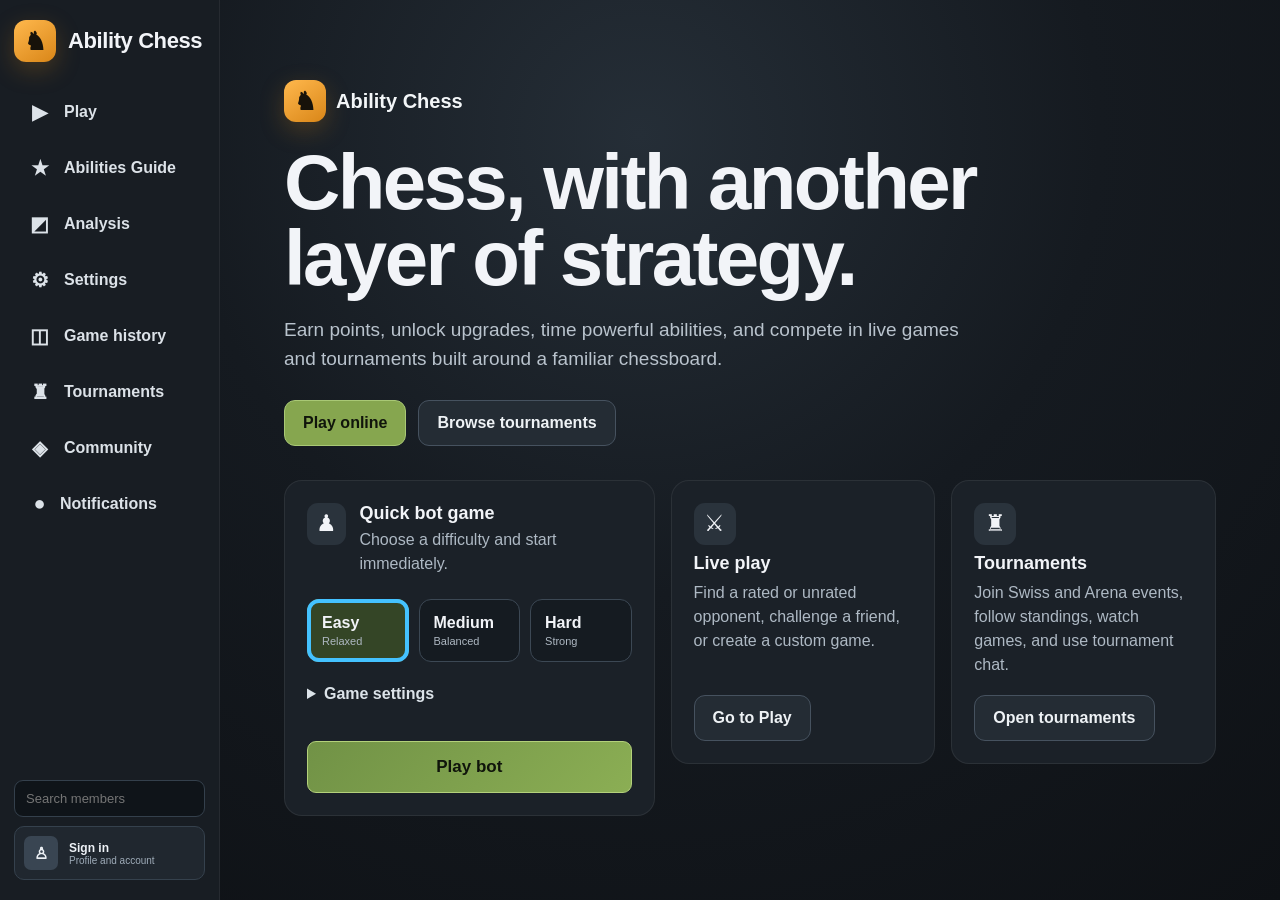
==== index.html @ eddcff5d "Embed browser-tested AbilityFish Analysis WASM [skip ci]" ====
<!DOCTYPE html>
<html lang="en">
<head>
<meta charset="UTF-8" />
<meta name="viewport" content="width=device-width, initial-scale=1.0" />
<title>Ability Chess</title>
<script src="assets/account-auth.js"></script>
<script src="assets/admin.js"></script>
<style>
:root{
    --bg:#121417; --panel:#1d232a; --light:#f0d9b5; --dark:#b58863; --accent:#4da3ff; --text:#f2f4f8;
    --muted:#aeb7c2; --warn:#ffb84d; --good:#68d391; --danger:#ff6b6b;
  }
  body{margin:0;background:var(--bg);color:var(--text);font-family:Arial,Helvetica,sans-serif}
  .wrap{display:grid;grid-template-columns:minmax(320px,640px) 360px;gap:18px;padding:18px;max-width:1200px;margin:0 auto}
  .panel{background:var(--panel);border-radius:14px;padding:14px;box-shadow:0 10px 30px rgba(0,0,0,.25)}
  .board{display:grid;touch-action:none;grid-template-columns:repeat(8,1fr);grid-template-rows:repeat(8,1fr);width:100%;height:100%;aspect-ratio:1/1;border-radius:12px;overflow:hidden;user-select:none;margin:0}
  .sq{display:flex;align-items:center;justify-content:center;aspect-ratio:1/1;font-size:clamp(24px,5.4vw,44px);cursor:pointer;position:relative;line-height:1;padding:3%}
  .sq.drag-over{outline:4px solid rgba(77,163,255,.9);outline-offset:-4px}
  .sq.drag-origin{box-shadow:inset 0 0 0 4px rgba(77,163,255,.45)}
  .piece-svg{pointer-events:none;position:relative;z-index:2}
  .piece-svg{width:88%;height:88%;display:block;filter:drop-shadow(0 1px 1px rgba(0,0,0,.28));will-change:transform;transition:transform var(--move-animation-ms,230ms) cubic-bezier(.2,.8,.25,1)}
  .piece-raster{object-fit:contain;image-rendering:auto}
  .piece-svg.no-transition{transition:none}
  .drag-ghost{position:fixed;z-index:9999;pointer-events:none;transform:translate(-50%,-50%) scale(1.06);filter:drop-shadow(0 10px 10px rgba(0,0,0,.35));opacity:.95}
  .sq.pointer-drag-origin .piece-svg{opacity:.28}
  .piece-white .fill{fill:#f2f2f2}
  .piece-white .fill2{fill:#ececec}
  .piece-white .highlight{fill:#fafafa}
  .piece-white .stroke{stroke:#6b6b6b}
  .piece-white .detail{fill:none;stroke:#8b8b8b}
  .piece-black .fill{fill:#5e5a5a}
  .piece-black .fill2{fill:#565252}
  .piece-black .highlight{fill:#706b6b}
  .piece-black .stroke{stroke:#373434}
  .piece-black .detail{fill:none;stroke:#4b4747}
  .light{background:var(--light,#f0d9b5);color:#111}
  .dark{background:var(--dark,#b58863);color:#111}
  .selected{outline:4px solid #44c2ff;outline-offset:-4px}
  .sq.last-move::before{content:'';position:absolute;inset:0;background:rgba(246,232,72,.58);z-index:1;pointer-events:none}
  .sq.king-in-check{box-shadow:inset 0 0 0 5px #ef4444,inset 0 0 24px rgba(239,68,68,.72)}
  .premove-ghost{position:absolute;inset:0;display:grid;place-items:center;z-index:5;opacity:1;pointer-events:none;filter:none}
  .connection-status{display:inline-flex;align-items:center;gap:6px;margin-left:8px;font-size:11px;color:#aeb8c3;font-weight:700}.connection-status::before{content:'';width:8px;height:8px;border-radius:50%;background:#94a3b8}.connection-status.connected::before{background:#22c55e}.connection-status.reconnecting::before{background:#f59e0b;animation:pulse 1s infinite}.connection-status.disconnected::before{background:#ef4444}@keyframes pulse{50%{opacity:.35}}
  .legal::after{content:'';width:18%;height:18%;border-radius:50%;background:rgba(0,0,0,.35);position:absolute}
  .capture::after{content:'';position:absolute;inset:8%;border-radius:50%;border:4px solid rgba(180,0,0,.7)}
  .bomb-target{outline:4px solid var(--danger);outline-offset:-4px}
  .shielded{box-shadow: inset 0 0 0 4px rgba(104,211,145,.95)}
  .shield-move-warning{position:fixed;z-index:30000;max-width:220px;padding:9px 11px;border-radius:10px;background:#431b1b;color:#fff;border:2px solid #ff6b6b;box-shadow:0 10px 28px rgba(0,0,0,.48);font-size:13px;font-weight:800;line-height:1.25;pointer-events:none}
  .frozen{box-shadow:inset 0 0 0 4px rgba(96,165,250,.95)}
  .ambushed{box-shadow:inset 0 0 0 4px rgba(245,158,11,.95)}
  .fortified::after{content:'';position:absolute;inset:5%;border:3px dashed rgba(168,85,247,.9);border-radius:8px;z-index:3;pointer-events:none}
  .portal-square{box-shadow:inset 0 0 0 4px rgba(34,211,238,.95)}
  .status-marker-stack{position:absolute;left:2px;top:2px;display:flex;gap:2px;align-items:flex-start;z-index:9;pointer-events:auto}
  .status-marker{position:relative;display:inline-flex;align-items:center;justify-content:center;width:15px;height:15px;border-radius:5px;border:1px solid rgba(255,255,255,.82);box-shadow:0 1px 4px rgba(0,0,0,.45);font-size:10px;line-height:1;background:rgba(17,24,32,.96);cursor:help;user-select:none}
  .status-marker-shield{background:#f97316;color:#fff7ed;border-color:#fed7aa}
  .status-marker-portal{background:#7c3aed;color:#faf5ff;border-color:#ddd6fe}
  .status-marker-freeze{background:#2563eb;color:#eff6ff;border-color:#bfdbfe}
  .status-marker-tooltip{display:block;position:fixed;left:0;top:0;width:230px;max-width:min(230px,calc(100vw - 24px));padding:8px 10px;border-radius:9px;background:#111820;color:#f8fafc;border:1px solid rgba(255,255,255,.16);box-shadow:0 14px 36px rgba(0,0,0,.76);font-size:12px;line-height:1.4;text-align:left;white-space:normal;pointer-events:none;z-index:2147483647;opacity:0;visibility:hidden}
  .status-marker-tooltip.tooltip-visible{opacity:1;visibility:visible}
  .status-marker:focus-visible{outline:2px solid #fff;outline-offset:1px}
  .teleport-target{outline:4px dashed var(--accent);outline-offset:-4px}
  button,select{background:#2a3440;color:var(--text);border:1px solid #3d4b5c;border-radius:10px;padding:10px 12px;font-size:14px}
  button:hover,select:hover{filter:brightness(1.08)}
  button:disabled{opacity:.45;cursor:not-allowed}
  .toprow,.row{display:flex;gap:10px;flex-wrap:wrap;align-items:center}
  h1{margin:0 0 10px;font-size:28px}
  h2{margin:0 0 10px;font-size:18px}
  .status{min-height:52px;padding:10px 12px;background:#151a20;border-radius:10px;line-height:1.35}
  .small{color:var(--muted);font-size:13px}
  .abilities{display:grid;grid-template-columns:repeat(3,minmax(0,1fr));gap:7px;margin:7px}
  .ability{position:relative;padding:9px 7px;border-radius:9px;background:#202832;border:1px solid #465467;text-align:center!important;min-height:42px;box-shadow:inset 0 1px 0 rgba(255,255,255,.035)}
  .ability-tooltip{position:absolute;z-index:30;left:50%;bottom:calc(100% + 9px);width:230px;transform:translateX(-50%) translateY(4px);padding:9px 10px;border-radius:9px;background:#111820;color:#f8fafc;border:1px solid #6b7b90;box-shadow:0 12px 32px rgba(0,0,0,.72);font-size:12px;line-height:1.35;text-align:left;opacity:0;visibility:hidden;pointer-events:none;transition:opacity .12s ease,transform .12s ease}
  .ability:hover .ability-tooltip,.ability:focus-visible .ability-tooltip{opacity:1;visibility:visible;transform:translateX(-50%) translateY(0)}
  .ability.active{border-color:var(--accent);box-shadow:0 0 0 2px rgba(77,163,255,.28) inset}
  .ability.move-consuming{border-color:#ef4444;box-shadow:0 0 0 1px rgba(239,68,68,.42) inset}
  .ability.move-consuming.active{border-color:#ef4444;box-shadow:0 0 0 2px rgba(239,68,68,.34) inset}
  .ability .name{font-weight:bold}
  .ability .cost{color:var(--warn)}
  .banks{display:grid;grid-template-columns:1fr 1fr;gap:10px;margin:10px 0}
  .bank{background:#151a20;border-radius:10px;padding:10px}
  .log{max-height:260px;overflow:auto;background:#151a20;border-radius:10px;padding:10px;font-size:14px;line-height:1.35}
  .legend{font-size:13px;color:var(--muted)}
  button,select,.ability{transition:filter .15s ease,transform .15s ease,border-color .15s ease}
  button:focus-visible,select:focus-visible,.ability:focus-visible{outline:3px solid var(--accent);outline-offset:2px}
  .ability{width:100%;text-align:left;color:var(--text);cursor:pointer}
  .ability:hover:not(:disabled){transform:translateY(-1px)}
  .ability:disabled,.ability[aria-disabled="true"]{opacity:1;cursor:not-allowed;background:#171d24;border-color:#303b48;color:#8793a1}.ability:disabled .name,.ability:disabled .cost,.ability[aria-disabled="true"] .name,.ability[aria-disabled="true"] .cost{opacity:.58}.ability:disabled .ability-tooltip,.ability[aria-disabled="true"] .ability-tooltip{color:#f8fafc}
  .board-shell{position:relative;width:min(100%,640px);aspect-ratio:1/1;margin:0 auto}
  .annotation-layer{position:absolute;inset:0;width:100%;height:100%;z-index:6;pointer-events:none;overflow:visible}
  .sq.user-highlight::before{content:'';position:absolute;inset:0;background:rgba(239,68,68,.48);z-index:1;pointer-events:none}
  .sq.legal::after,.sq.capture::after{z-index:3}
  .sq.premove-origin{box-shadow:inset 0 0 0 999px rgba(137,92,246,.28)}
  .sq.premove-destination{box-shadow:inset 0 0 0 999px rgba(137,92,246,.42),inset 0 0 0 4px rgba(92,45,180,.85)}
  .sq.premove-selected{outline:4px solid rgba(167,139,250,.95);outline-offset:-4px}
  .result-modal{position:fixed;inset:0;z-index:20000;display:grid;place-items:center;background:rgba(5,8,12,.72);backdrop-filter:blur(5px);padding:18px}
  .result-modal[hidden]{display:none}
  .result-card{width:min(92vw,430px);background:#1d232a;border:1px solid #3d4b5c;border-radius:18px;padding:24px;box-shadow:0 24px 80px rgba(0,0,0,.55);text-align:center}
  .result-card h2{font-size:30px;margin:0 0 8px}
  .result-card p{color:var(--muted);font-size:16px;line-height:1.45;margin:0 0 20px}
  .result-actions{display:flex;justify-content:center;gap:10px;flex-wrap:wrap}
  .danger-button{background:#6b2b31;border-color:#9e424c}
  @media (max-width: 980px){.wrap{grid-template-columns:1fr}.panel{padding:12px}}
  @media (max-width: 560px){.abilities{grid-template-columns:repeat(2,minmax(0,1fr))}.wrap{padding:8px;gap:8px}.toprow{align-items:flex-start!important}.sq{font-size:32px}.banks{grid-template-columns:1fr}.panel{border-radius:10px}}

  .screen{min-height:100vh}
  .home-screen{display:grid;grid-template-columns:220px minmax(0,1fr);background:linear-gradient(135deg,#101317 0%,#171d23 52%,#111419 100%);min-height:100vh}
  .home-sidebar{padding:24px 16px;background:rgba(17,21,26,.94);border-right:1px solid rgba(255,255,255,.06);display:flex;flex-direction:column;gap:22px}
  .brand{display:flex;align-items:center;gap:12px;font-weight:800;font-size:22px;letter-spacing:-.4px}
  .brand-mark{width:42px;height:42px;border-radius:12px;background:linear-gradient(145deg,#ffb84d,#d98618);display:grid;place-items:center;color:#17120a;font-size:25px;box-shadow:0 8px 24px rgba(217,134,24,.25)}
  .home-nav{display:grid;gap:8px}
  .home-nav-item{display:flex;align-items:center;gap:12px;padding:12px 13px;border-radius:11px;color:#dce2e8;font-weight:700;background:transparent;border:0;text-align:left;width:100%}
  .home-nav-item.active,.home-nav-item:hover{background:#252d36;filter:none}
  .home-nav-icon{font-size:20px;width:25px;text-align:center}
  .home-sidebar-note{margin-top:auto;color:var(--muted);font-size:12px;line-height:1.45}
  .home-main{padding:clamp(24px,4vw,62px);display:flex;align-items:center;justify-content:center}
  .home-content{width:min(1120px,100%);display:grid;grid-template-columns:minmax(330px,610px) minmax(320px,470px);gap:clamp(30px,5vw,76px);align-items:center}
  .home-board-card{min-width:0;background:#20262d;border-radius:22px;padding:18px;box-shadow:0 24px 70px rgba(0,0,0,.36);border:1px solid rgba(255,255,255,.05)}
  .home-board{display:grid;grid-template-columns:repeat(8,minmax(0,1fr));grid-template-rows:repeat(8,minmax(0,1fr));width:100%;max-width:100%;aspect-ratio:1 / 1;border-radius:14px;overflow:hidden;box-shadow:0 12px 30px rgba(0,0,0,.28)}
  .home-board-square{position:relative;display:grid;place-items:center;min-width:0;min-height:0;aspect-ratio:1 / 1;overflow:hidden}
  .home-board-square.light{background:var(--light,#f0d9b5)}.home-board-square.dark{background:var(--dark,#b58863)}
  .home-board-square .piece-svg{width:87%;height:87%;position:relative;z-index:1}
  .home-copy h1{font-size:clamp(42px,5.4vw,72px);line-height:.98;margin:0 0 18px;letter-spacing:-2.3px}
  .home-copy h1 span{color:#ffb84d}
  .home-copy>p{font-size:18px;line-height:1.55;color:#b9c2cc;margin:0 0 28px;max-width:520px}
  .play-options{display:grid;gap:12px}
  .play-card{display:grid;grid-template-columns:58px 1fr auto;gap:14px;align-items:center;padding:15px;border-radius:15px;border:1px solid #37424e;background:#242c34;color:var(--text);text-align:left;box-shadow:0 8px 22px rgba(0,0,0,.16)}
  .play-card:hover:not(:disabled){filter:none;background:#2b3540;transform:translateY(-2px)}
  .play-card.primary{background:linear-gradient(135deg,#d98a20,#ffb84d);border-color:#ffc76d;color:#18120a}
  .play-card.primary:hover:not(:disabled){background:linear-gradient(135deg,#e79627,#ffc162)}
  .play-card:disabled{opacity:.55}
  .play-icon{width:54px;height:54px;border-radius:14px;background:rgba(255,255,255,.1);display:grid;place-items:center;font-size:28px}
  .play-card.primary .play-icon{background:rgba(43,27,5,.13)}
  .play-title{font-size:18px;font-weight:800;display:block}.play-desc{display:block;font-size:13px;margin-top:3px;opacity:.74}
  .play-arrow{font-size:24px;font-weight:800;opacity:.7}
  .home-feature-row{display:grid;grid-template-columns:repeat(3,1fr);gap:10px;margin-top:22px}
  .home-feature{background:#1b2128;border:1px solid rgba(255,255,255,.06);border-radius:12px;padding:12px;color:#b8c1ca;font-size:12px;line-height:1.35}.home-feature b{display:block;color:#f3f5f7;margin-bottom:3px;font-size:13px}
  .game-screen{display:none}.game-screen.active{display:grid;grid-template-columns:220px minmax(0,1fr);min-height:100vh;background:var(--bg)}.home-screen.hidden{display:none}
  .site-ribbon{background:#181d23;border-right:1px solid rgba(255,255,255,.06);padding:20px 14px;display:flex;flex-direction:column;gap:26px;min-height:100vh;position:sticky;top:0;height:100vh;box-sizing:border-box}
  .site-ribbon .brand{cursor:pointer;background:transparent;border:0;padding:0;color:var(--text);text-align:left}
  .site-ribbon-main{min-width:0}.game-screen .wrap{margin:0 auto}
  .game-mode-label{display:inline-flex;align-items:center;gap:8px;background:#151a20;border:1px solid #354150;border-radius:10px;padding:10px 12px;font-size:14px;color:var(--muted)}
  .game-mode-label b{color:var(--text)}

  @media(max-width:900px){.game-screen.active{grid-template-columns:1fr}.site-ribbon{min-height:auto;height:auto;position:static;flex-direction:row;align-items:center;padding:10px 12px;border-right:0;border-bottom:1px solid rgba(255,255,255,.06);gap:14px}.site-ribbon .brand{margin:0}.site-ribbon .home-nav{display:flex;gap:6px;overflow-x:auto}.site-ribbon .home-nav-item{width:auto;white-space:nowrap;padding:9px 11px}.site-ribbon .home-sidebar-note{display:none}.site-ribbon-main{min-width:0}.home-screen{grid-template-columns:1fr}.home-sidebar{display:none}.home-main{padding:24px}.home-content{grid-template-columns:1fr;max-width:680px}.home-board-card{order:2}.home-copy{text-align:center}.home-copy>p{margin-left:auto;margin-right:auto}.play-card{text-align:left}.home-feature-row{text-align:left}}
  @media(max-width:560px){.home-main{padding:14px}.home-copy h1{font-size:43px}.home-copy>p{font-size:15px}.home-board-card{padding:10px;border-radius:14px}.home-feature-row{grid-template-columns:1fr}.play-card{grid-template-columns:48px 1fr auto;padding:12px}.play-icon{width:46px;height:46px;font-size:23px}}

  .time-setup{margin:18px 0 4px;background:#1b2128;border:1px solid rgba(255,255,255,.07);border-radius:14px;padding:15px;text-align:left}
  .time-setup h3{margin:0 0 12px;font-size:15px}.slider-row{display:grid;grid-template-columns:110px 1fr 72px;gap:12px;align-items:center;margin:10px 0}.slider-row label{font-weight:700;font-size:13px}.slider-row output{text-align:right;color:var(--warn);font-weight:800;font-variant-numeric:tabular-nums}.slider-row input[type=range]{width:100%;accent-color:#ffb84d}
  .clock-row{display:grid;grid-template-columns:1fr 1fr;gap:10px;margin:0 0 10px}.clock{background:#151a20;border:1px solid #354150;border-radius:11px;padding:10px 12px;display:flex;justify-content:space-between;align-items:center}.clock.active{border-color:#ffb84d;box-shadow:0 0 0 2px rgba(255,184,77,.18) inset}.clock.low{color:#ff7b7b}.clock-time{font-size:22px;font-weight:900;font-variant-numeric:tabular-nums}
  .content-screen{display:none;grid-template-columns:220px minmax(0,1fr);min-height:100vh;background:var(--bg)}.content-screen.active{display:grid}.content-main{padding:clamp(22px,4vw,52px);max-width:1000px;width:100%;box-sizing:border-box;margin:0 auto}.page-title{font-size:clamp(34px,5vw,54px);margin:0 0 8px}.page-lead{color:var(--muted);font-size:17px;line-height:1.55;max-width:760px;margin:0 0 26px}.guide-grid{display:grid;grid-template-columns:repeat(2,minmax(0,1fr));gap:16px}.guide-card,.settings-card{background:var(--panel);border:1px solid rgba(255,255,255,.07);border-radius:15px;padding:18px;box-shadow:0 10px 26px rgba(0,0,0,.18)}.guide-card h2{display:flex;justify-content:space-between;gap:12px;margin:0 0 8px;font-size:20px}.guide-cost{color:var(--warn)}.guide-card p,.guide-card li{color:#c4ccd4;line-height:1.5}.guide-card ul{padding-left:20px;margin-bottom:0}.guide-rule{margin-top:16px;background:#171c22;border-left:4px solid var(--warn);padding:14px 16px;border-radius:10px;color:#cbd3db;line-height:1.5}
  .settings-stack{display:grid;gap:16px}.setting-row{display:flex;justify-content:space-between;align-items:center;gap:18px;padding:12px 0;border-bottom:1px solid rgba(255,255,255,.06)}.setting-row:last-child{border-bottom:0}.setting-copy b{display:block;margin-bottom:3px}.setting-copy span{font-size:13px;color:var(--muted)}.switch{position:relative;width:48px;height:27px;flex:0 0 auto}.switch input{opacity:0;width:0;height:0}.switch span{position:absolute;inset:0;background:#3b4652;border-radius:999px;cursor:pointer;transition:.2s}.switch span:before{content:'';position:absolute;width:21px;height:21px;left:3px;top:3px;background:white;border-radius:50%;transition:.2s}.switch input:checked+span{background:#d98a20}.switch input:checked+span:before{transform:translateX(21px)}.board-presets{display:flex;gap:10px;flex-wrap:wrap}.board-preset{width:58px;height:58px;border-radius:10px;padding:0;overflow:hidden;display:grid;grid-template-columns:1fr 1fr;border:3px solid transparent}.board-preset.selected{border-color:var(--accent)}.board-preset i{display:block;height:100%}.custom-colors{display:flex;gap:14px;flex-wrap:wrap;margin-top:14px}.color-field{display:flex;gap:8px;align-items:center;color:var(--muted);font-size:13px}.color-field input{width:42px;height:34px;padding:1px;border-radius:8px}.settings-actions{display:flex;gap:10px;flex-wrap:wrap;margin-top:16px}.setting-select{background:#13181e;color:#fff;border:1px solid #465363;border-radius:9px;padding:8px 10px;min-width:130px}
  @media(max-width:900px){.content-screen.active{grid-template-columns:1fr}.content-screen .site-ribbon{min-height:auto;height:auto;position:static;flex-direction:row;align-items:center;padding:10px 12px;border-right:0;border-bottom:1px solid rgba(255,255,255,.06);gap:14px}.content-screen .site-ribbon .home-nav{display:flex;overflow-x:auto}.content-main{padding:22px}.guide-grid{grid-template-columns:1fr}}
  @media(max-width:560px){.slider-row{grid-template-columns:90px 1fr 58px;gap:7px}.clock-time{font-size:18px}.setting-row{align-items:flex-start}}

  .game-toast-stack{position:fixed!important;right:18px;bottom:18px;z-index:2147483646!important;display:grid;gap:10px;width:min(360px,calc(100vw - 36px));pointer-events:none}.game-toast{pointer-events:auto!important;background:#20262e;border:1px solid #465363;border-radius:14px;padding:15px;box-shadow:0 18px 55px rgba(0,0,0,.48)}.game-toast[hidden]{display:none}.game-toast h3{margin:0 0 6px;font-size:17px}.game-toast p{margin:0 0 12px;color:#c4ccd4;line-height:1.4}.game-toast-actions{display:flex;gap:8px;flex-wrap:wrap}.game-toast-actions button{flex:1}.game-toast-primary{background:linear-gradient(135deg,#d98a20,#ffb84d);border-color:#ffc76d;color:#18120a;font-weight:800}@media(max-width:560px){.game-toast-stack{right:10px;bottom:10px;width:calc(100vw - 20px)}}
  .online-modal{position:fixed;inset:0;z-index:21000;display:grid;place-items:center;background:rgba(5,8,12,.76);padding:18px}.online-modal[hidden]{display:none}.online-card{width:min(460px,100%);background:#20262e;border:1px solid rgba(255,255,255,.1);border-radius:18px;padding:22px;box-shadow:0 22px 60px rgba(0,0,0,.45)}.online-card h2{margin:0 0 8px}.online-card p{color:var(--muted);line-height:1.45}.online-actions{display:grid;gap:10px;margin-top:16px}.online-join{display:grid;grid-template-columns:1fr auto;gap:8px}.online-join input{min-width:0;background:#13181e;color:white;border:1px solid #465363;border-radius:10px;padding:11px 12px;text-transform:uppercase;font-size:16px;font-weight:800;letter-spacing:.12em}.room-code{font-size:34px;font-weight:900;letter-spacing:.18em;text-align:center;color:var(--warn);margin:14px 0}.online-status{min-height:22px;color:#cbd3db}.online-close{margin-top:12px;width:100%}.online-host-config{margin-top:16px;padding:14px;background:#171c22;border:1px solid #3b4652;border-radius:12px}.online-host-config[hidden]{display:none}.online-host-config h3{margin:0 0 10px}.online-color-row{display:grid;grid-template-columns:1fr 1fr;gap:8px;margin:10px 0 14px}.online-color-row label{display:flex;align-items:center;gap:8px;padding:10px;border:1px solid #465363;border-radius:10px;background:#13181e}.online-host-config .slider-row{grid-template-columns:92px 1fr 68px}.game-rule-row{display:flex;gap:14px;flex-wrap:wrap;margin:10px 0}.game-rule-row label{display:flex;align-items:center;gap:7px;padding:9px 11px;border:1px solid #465363;border-radius:10px;background:#13181e}.game-rule-row input[type=checkbox]{width:18px;height:18px}.rule-note{font-size:12px;color:var(--muted);margin-top:6px}.online-start-btn{width:100%;background:linear-gradient(135deg,#d98a20,#ffb84d);border-color:#ffc76d;color:#18120a;font-weight:800}

</style>
<link rel="stylesheet" href="assets/account.css">
<link rel="stylesheet" href="assets/admin.css">
<style>


  .ability-tabs{display:flex;gap:8px;margin:10px 0}.ability-tab{flex:1}.ability-tab.active{background:#3b82f6;border-color:#60a5fa;color:white}
  .ability-panel-section,.upgrade-panel{max-height:min(52vh,500px);overflow-y:auto;overscroll-behavior:contain;scrollbar-gutter:stable;padding:3px 7px 8px 3px;border-radius:10px;background:#121820;border:1px solid rgba(255,255,255,.08)}
  .ability-panel-section::-webkit-scrollbar,.upgrade-panel::-webkit-scrollbar{width:10px}.ability-panel-section::-webkit-scrollbar-thumb,.upgrade-panel::-webkit-scrollbar-thumb{background:#465467;border-radius:999px;border:2px solid #121820}.ability-panel-section::-webkit-scrollbar-track,.upgrade-panel::-webkit-scrollbar-track{background:#121820;border-radius:999px}
  .ability-panel-section{scrollbar-color:#465467 #121820;scrollbar-width:thin}.upgrade-panel{scrollbar-color:#465467 #121820;scrollbar-width:thin}
  .upgrade-panel[hidden],.ability-panel-section[hidden]{display:none!important}.upgrade-capacity{font-weight:800;margin:4px 0 10px;color:#dbeafe}
  .upgrade-groups{display:grid;gap:10px;padding:7px}.upgrade-group{border:1px solid rgba(255,255,255,.08);border-radius:11px;padding:9px;background:#171c22}.upgrade-group-title{font-weight:800;text-transform:capitalize;margin-bottom:7px;color:#e5e7eb}
  .upgrade-buttons{display:grid;grid-template-columns:repeat(2,minmax(0,1fr));gap:7px}.upgrade{position:relative;text-align:left;padding:8px 9px;border:1px solid rgba(255,255,255,.12);border-radius:9px;background:#222a33;color:#eef2f7}.upgrade:hover:not(:disabled),.upgrade:focus-visible:not(:disabled){border-color:#a78bfa;background:#352b49}.upgrade.owned{border-color:#34d399;background:#14352c}.upgrade[aria-disabled="true"]{opacity:1;cursor:not-allowed;background:#171d24;border-color:#303b48;color:#8793a1}.upgrade[aria-disabled="true"] .upgrade-name,.upgrade[aria-disabled="true"] .upgrade-meta{opacity:.58}.upgrade-name{display:block;font-weight:800}.upgrade-meta{display:block;font-size:11px;color:#b8c0ca;margin-top:2px}.upgrade-tooltip,.piece-upgrade-tooltip{display:none;position:absolute;z-index:90;width:260px;max-width:min(260px,70vw);padding:10px;border:1px solid rgba(255,255,255,.16);border-radius:9px;background:#111820;color:#f8fafc;box-shadow:0 14px 36px rgba(0,0,0,.76);font-size:12px;line-height:1.45;pointer-events:none;white-space:normal}.upgrade-tooltip{left:4px;bottom:calc(100% + 7px)}.upgrade:hover .upgrade-tooltip,.upgrade:focus-visible .upgrade-tooltip{display:block}.upgrade-marker{position:absolute;right:3px;top:3px;width:14px;height:14px;border-radius:50%;background:#8b5cf6;border:2px solid #f5f3ff;box-shadow:0 1px 4px #000;z-index:7;font-size:9px;line-height:10px;text-align:center;color:white;font-weight:900}.upgrade-marker-k{background:#f97316;border-color:#ffedd5}.upgrade-marker-p{background:#9333ea;border-color:#f3e8ff}.upgrade-marker-r{background:#dc2626;border-color:#fee2e2}.upgrade-marker-b{background:#16a34a;border-color:#dcfce7}.upgrade-marker-n{background:#2563eb;border-color:#dbeafe}.upgrade-marker-q{background:#eab308;border-color:#fef9c3;color:#422006}.sq:hover .piece-upgrade-tooltip,.sq:focus-within .piece-upgrade-tooltip{display:block}.piece-upgrade-tooltip{left:18px;top:18px}.sq{position:relative}.upgrade-guide-heading{grid-column:1/-1;margin:18px 0 0;font-size:28px}.upgrade-guide-intro{grid-column:1/-1;background:#171c22;border-left:4px solid #8b5cf6;padding:14px 16px;border-radius:10px;color:#cbd3db;line-height:1.5}
  @media(max-width:560px){.upgrade-buttons{grid-template-columns:1fr}}


  /* Floating menu descriptions are viewport-positioned so scroll containers cannot clip them. */
  .ability-tooltip,.upgrade-tooltip{position:fixed!important;left:0!important;top:0!important;bottom:auto!important;transform:none!important;z-index:30000!important;display:block!important;opacity:0!important;visibility:hidden!important;pointer-events:none!important;max-width:min(320px,calc(100vw - 24px))!important;width:280px!important}
  .ability:hover .ability-tooltip,.ability:focus-visible .ability-tooltip,.upgrade:hover .upgrade-tooltip,.upgrade:focus-visible .upgrade-tooltip{opacity:0!important;visibility:hidden!important;transform:none!important}
  .ability-tooltip.tooltip-visible,.upgrade-tooltip.tooltip-visible,.status-marker-tooltip.tooltip-visible,.piece-upgrade-tooltip.tooltip-visible{opacity:1!important;visibility:visible!important;display:block!important}
  /* Only the small marker itself opens an upgraded-piece description. */
  .sq:hover .piece-upgrade-tooltip,.sq:focus-within .piece-upgrade-tooltip{display:none}
  .upgrade-marker:hover + .piece-upgrade-tooltip,.upgrade-marker:focus + .piece-upgrade-tooltip,.upgrade-marker:focus-visible + .piece-upgrade-tooltip{display:block}
  .upgrade-marker{pointer-events:auto;cursor:help}
  .piece-upgrade-tooltip{left:auto;right:20px;top:2px;z-index:120}

  .upgrade-replace-modal{position:fixed;inset:0;z-index:32000;display:grid;place-items:center;background:rgba(5,8,12,.78);backdrop-filter:blur(5px);padding:18px}
  .upgrade-replace-modal[hidden]{display:none}
  .upgrade-replace-card{width:min(470px,100%);background:#20262e;border:1px solid rgba(255,255,255,.14);border-radius:18px;padding:22px;box-shadow:0 22px 60px rgba(0,0,0,.55)}
  .upgrade-replace-card h2{margin:0 0 8px}.upgrade-replace-card p{color:var(--muted);line-height:1.45}
  .upgrade-replace-options{display:grid;gap:9px;margin:16px 0}.upgrade-replace-option{text-align:left;padding:12px;border-color:#66538f;background:#2b2539}.upgrade-replace-option:hover,.upgrade-replace-option:focus-visible{background:#3a2e51;border-color:#a78bfa}
  .upgrade-replace-option strong,.upgrade-replace-option span{display:block}.upgrade-replace-option span{font-size:12px;color:#cbd3db;margin-top:3px}
  .upgrade-replace-cancel{width:100%}

  .challenge-setup-modal{position:fixed;inset:0;z-index:22500;display:grid;place-items:center;background:rgba(5,8,12,.82);padding:18px}.challenge-setup-modal[hidden]{display:none}.challenge-setup-card{width:min(560px,96vw);max-height:92vh;overflow:auto;background:#20262e;border:1px solid rgba(255,255,255,.13);border-radius:18px;padding:22px;box-shadow:0 22px 60px rgba(0,0,0,.55)}.challenge-setup-card h2{margin:0 0 6px}.challenge-setup-target{color:#cbd3db;margin:0 0 16px}.challenge-setup-actions{display:flex;gap:10px;justify-content:flex-end;margin-top:18px}.challenge-status-toast{border-color:#ffb84d;box-shadow:0 18px 55px rgba(0,0,0,.58),0 0 0 2px rgba(255,184,77,.18)}.challenge-status-toast .game-toast-actions{flex-wrap:wrap}

  .piece-upgrade-tooltip{position:fixed!important;left:0!important;top:0!important;right:auto!important;display:block!important;opacity:0!important;visibility:hidden!important;z-index:2147483647!important;max-width:min(280px,calc(100vw - 24px))!important}
  .piece-upgrade-tooltip.tooltip-visible{opacity:1!important;visibility:visible!important}
  .piece-hover-floating-tooltip{position:fixed;left:0;top:0;width:280px;max-width:min(280px,calc(100vw - 24px));padding:10px;border:1px solid rgba(255,255,255,.16);border-radius:9px;background:#111820;color:#f8fafc;box-shadow:0 14px 36px rgba(0,0,0,.76);font-size:12px;line-height:1.45;text-align:left;white-space:normal;pointer-events:none;z-index:2147483647;opacity:0;visibility:hidden}
  .piece-hover-floating-tooltip.tooltip-visible{opacity:1;visibility:visible}


  .history-screen{display:none;min-height:100vh;background:var(--bg)}.history-screen.active{display:grid;grid-template-columns:250px 1fr}.history-main{padding:42px;overflow:auto}.history-toolbar{display:flex;justify-content:space-between;align-items:center;gap:12px;flex-wrap:wrap;margin-bottom:18px}.history-list{display:grid;gap:12px;max-width:980px}.history-card{display:grid;grid-template-columns:minmax(0,1fr) auto;gap:16px;align-items:center;padding:16px 18px;background:#171c22;border:1px solid #354150;border-radius:13px}.history-title{font-weight:900;font-size:17px}.history-meta{margin-top:5px;color:var(--muted);font-size:13px;line-height:1.45}.history-result-win{color:#68d391}.history-result-loss{color:#ff7b7b}.history-result-draw{color:#f6c76e}.history-empty{max-width:760px;padding:24px;background:#171c22;border:1px solid #354150;border-radius:13px;color:var(--muted)}.analysis-banner{display:none;margin:0 0 10px;padding:9px 12px;border-radius:10px;background:#2c2440;border:1px solid #7657a8;color:#e9ddff;font-weight:800}.game-screen.analysis-mode .analysis-banner{display:block}.game-screen.analysis-mode #offerDrawBtn,.game-screen.analysis-mode #acceptDrawBtn,.game-screen.analysis-mode #declineDrawBtn,.game-screen.analysis-mode #resignBtn{display:none}.game-screen.analysis-mode .clock{opacity:.75}.history-analysis-btn{background:#302746;border-color:#7657a8}.history-signin-btn{margin-top:14px}@media(max-width:760px){.history-screen.active{grid-template-columns:1fr}.history-screen .site-ribbon{display:none}.history-main{padding:24px 16px}.history-card{grid-template-columns:1fr}}

  /* Chess.com-style play hub and persistent account rail */
  .members-nav-btn{display:none!important}
  .member-tabs,.member-toolbar,#memberList{display:none!important}
  .sidebar-account{margin-top:auto;display:grid;gap:9px;position:relative}
  .sidebar-member-search{position:relative}
  .sidebar-member-search input{width:100%;box-sizing:border-box;background:#0f1419;color:#eef2f7;border:1px solid #34404c;border-radius:9px;padding:10px 11px;font-size:13px}
  .sidebar-search-results{position:absolute;left:0;right:0;bottom:calc(100% + 7px);max-height:300px;overflow:auto;background:#171d24;border:1px solid #465363;border-radius:11px;box-shadow:0 18px 44px rgba(0,0,0,.55);z-index:5000;padding:6px}
  .sidebar-search-results[hidden]{display:none}
  .sidebar-search-row{display:grid;grid-template-columns:minmax(0,1fr) auto;gap:7px;align-items:center;padding:8px;border-radius:8px}
  .sidebar-search-row:hover{background:#252d36}.sidebar-search-name{font-size:12px;font-weight:800;overflow:hidden;text-overflow:ellipsis;white-space:nowrap}.sidebar-search-meta{font-size:10px;color:#9aa7b5}.sidebar-search-row button{padding:6px 8px;font-size:11px}
  .sidebar-profile-link{width:100%;display:grid;grid-template-columns:36px minmax(0,1fr);gap:9px;align-items:center;text-align:left;padding:9px;background:#20272f;border:1px solid #35414d;border-radius:10px;color:#eef2f7}
  .sidebar-avatar{width:34px;height:34px;border-radius:7px;display:grid;place-items:center;background:#394552;font-weight:900}.sidebar-profile-name{font-size:12px;font-weight:900;overflow:hidden;text-overflow:ellipsis;white-space:nowrap}.sidebar-profile-meta{font-size:10px;color:#9eabb8}
  .play-hub-screen{display:none;min-height:100vh;background:linear-gradient(135deg,#101317,#151b21)}.play-hub-screen.active{display:grid;grid-template-columns:220px minmax(0,1fr)}
  .play-hub-main{padding:34px;display:grid;place-items:center}.play-hub-shell{width:min(1160px,100%);display:grid;grid-template-columns:minmax(400px,1fr) minmax(390px,520px);gap:30px;align-items:start}
  .play-hub-preview{background:#20262d;border:1px solid rgba(255,255,255,.07);border-radius:20px;padding:20px;box-shadow:0 22px 60px rgba(0,0,0,.34)}.play-hub-preview h1{margin:0 0 10px;font-size:38px}.play-hub-preview p{color:#aeb9c5;line-height:1.55}.play-hub-preview .home-board{margin-top:18px}
  .play-control-panel{background:#20262d;border:1px solid rgba(255,255,255,.08);border-radius:18px;padding:18px;box-shadow:0 22px 60px rgba(0,0,0,.38)}
  .play-section{padding:15px;background:#171d24;border:1px solid #35414d;border-radius:13px;margin-bottom:13px}.play-section:last-child{margin-bottom:0}.play-section h2{margin:0 0 5px;font-size:19px}.play-section p{margin:0 0 12px;color:#9eabb8;font-size:12px;line-height:1.4}
  .preset-grid{display:grid;grid-template-columns:repeat(2,minmax(0,1fr));gap:8px}.preset-btn{padding:11px;border-radius:10px;background:#252d36;border:1px solid #44505c;color:#eef2f7;text-align:left}.preset-btn.selected,.preset-btn:hover{background:#3d4d2b;border-color:#779556}.preset-main{display:block;font-weight:900}.preset-sub{display:block;font-size:10px;color:#b8c2cc;margin-top:2px}
  .play-primary{width:100%;margin-top:11px;padding:13px;background:linear-gradient(135deg,#6f8f45,#86a94f);border-color:#a7c875;color:#10150b;font-weight:900}
  .friend-row,.custom-target-row{display:grid;grid-template-columns:1fr;gap:8px}.play-select,.play-input{width:100%;box-sizing:border-box;background:#0f1419;color:#eef2f7;border:1px solid #465363;border-radius:9px;padding:10px}
  .play-friend-results{display:grid;gap:6px;max-height:180px;overflow:auto}.play-friend-card{display:grid;grid-template-columns:minmax(0,1fr) auto;gap:8px;align-items:center;padding:9px;background:#202831;border:1px solid #3b4855;border-radius:9px}.play-friend-card.selected{border-color:#8eac60;background:#2d3923}.play-friend-card button{padding:7px 9px}
  .custom-grid{display:grid;grid-template-columns:repeat(2,minmax(0,1fr));gap:9px}.custom-grid label{display:grid;gap:5px;color:#aeb9c5;font-size:11px}.custom-actions{display:grid;grid-template-columns:1fr 1fr;gap:8px;margin-top:12px}
  .play-inline-status{min-height:18px;margin-top:8px;color:#c8d1da;font-size:12px}
  @media(max-width:950px){.play-hub-screen.active{grid-template-columns:1fr}.play-hub-screen>.site-ribbon{display:none}.play-hub-main{padding:18px}.play-hub-shell{grid-template-columns:1fr}.play-hub-preview{display:none}}

  .minimal-home{display:grid!important;grid-template-columns:220px minmax(0,1fr);min-height:100vh;background:radial-gradient(circle at 50% 15%,#252e37 0,#151a20 46%,#0e1115 100%)}
  .minimal-home.hidden{display:none!important}.minimal-home-main{min-height:100vh;display:grid;place-items:center;padding:28px;box-sizing:border-box}.welcome-card{width:min(760px,100%);text-align:center}.welcome-brand{display:inline-flex;align-items:center;gap:10px;font-size:20px;font-weight:900;color:#f3f6f8}.welcome-card>h1{font-size:clamp(42px,7vw,72px);line-height:1;margin:28px 0 16px}.welcome-card>p{max-width:650px;margin:0 auto 28px;color:#bdc7d1;font-size:18px;line-height:1.6}.bot-launch-card{background:#20262d;border:1px solid rgba(255,255,255,.08);border-radius:20px;padding:24px;text-align:left;box-shadow:0 24px 60px rgba(0,0,0,.34)}.bot-launch-card h2{margin:0 0 3px}.bot-launch-card>div>p{margin:0 0 17px;color:var(--muted)}.bot-difficulty-grid{display:grid;grid-template-columns:repeat(3,1fr);gap:10px}.bot-difficulty{display:grid;gap:3px;text-align:left;padding:14px;background:#151b21;border:1px solid #3c4854;border-radius:12px}.bot-difficulty span{font-size:11px;color:#aeb8c2}.bot-difficulty.selected{background:#344526;border-color:#88a95b}.bot-settings-grid{display:grid;grid-template-columns:repeat(4,1fr);gap:10px;margin:16px 0}.bot-settings-grid label{display:grid;gap:6px;color:#aeb8c2;font-size:11px}.bot-settings-grid input{width:100%;box-sizing:border-box;background:#10151a;color:#fff;border:1px solid #465363;border-radius:9px;padding:10px}.bot-settings-grid output{font-size:11px;color:#d7dee5}.welcome-play-button{width:100%;margin-top:15px;padding:15px;background:linear-gradient(135deg,#719246,#8bae54);border-color:#b4d17b;color:#10150b;font-size:17px;font-weight:900}.welcome-secondary{margin-top:14px;background:transparent;border:0;color:#c9d2db;text-decoration:underline}.site-ribbon{position:sticky!important;top:0!important;height:100vh!important;min-height:0!important;box-sizing:border-box;overflow:visible;align-self:start}.site-ribbon .sidebar-account{margin-top:auto}.content-screen,.play-hub-screen,.game-screen{align-items:start}.dedicated-profile-card{display:grid;grid-template-columns:auto 1fr;gap:18px;background:#20262d;border:1px solid rgba(255,255,255,.08);border-radius:18px;padding:26px}.profile-page-avatar{width:88px;height:88px;border-radius:16px;background:#384553;display:grid;place-items:center;font-size:38px;font-weight:900}.profile-page-handle{color:var(--muted);font-size:16px}.profile-page-stats{grid-column:1/-1;display:grid;grid-template-columns:repeat(4,1fr);gap:10px}.profile-stat{background:#151b21;border-radius:11px;padding:14px}.profile-stat b{display:block;font-size:23px}.profile-stat span{font-size:11px;color:var(--muted)}.profile-page-actions{grid-column:1/-1;display:flex;gap:10px;flex-wrap:wrap}
  @media(max-width:900px){.minimal-home{grid-template-columns:1fr!important}.minimal-home .site-ribbon{position:sticky!important;top:0!important;height:auto!important;z-index:20}.minimal-home-main{min-height:calc(100vh - 70px)}}
  @media(max-width:700px){.bot-difficulty-grid,.bot-settings-grid{grid-template-columns:1fr 1fr}.minimal-home-main{padding:16px}.welcome-card>p{font-size:15px}.dedicated-profile-card{grid-template-columns:1fr}.profile-page-stats{grid-template-columns:1fr 1fr}}


  .role-tag{width:18px;min-width:18px;padding:0;height:18px;font-size:11px;border-radius:3px;margin-right:6px}.profile-page-avatar{overflow:hidden}.profile-page-avatar img,.sidebar-avatar img{width:100%;height:100%;object-fit:cover}.profile-tabs{grid-column:1/-1;display:flex;gap:8px;flex-wrap:wrap;border-bottom:1px solid #354150;padding-bottom:10px}.profile-tab.active{background:#3c4c2a;border-color:#7f9b56}.profile-tab-panel{grid-column:1/-1}.profile-bio{white-space:pre-wrap;color:#cbd3db;line-height:1.55;background:#151b21;border-radius:12px;padding:14px}.profile-edit-extras{display:grid;gap:10px;margin-top:12px}.profile-edit-extras textarea,.profile-edit-extras input,.admin-grid input,.admin-grid textarea,.admin-grid select,.tournament-form input,.tournament-form select{width:100%;box-sizing:border-box;background:#10151a;color:white;border:1px solid #465363;border-radius:9px;padding:10px}.awards-grid{display:grid;grid-template-columns:repeat(auto-fill,minmax(180px,1fr));gap:12px}.award-card{background:#151b21;border:1px solid #354150;border-radius:12px;padding:14px}.award-image{width:54px;height:54px;border-radius:10px;object-fit:cover;background:#2b333d;display:grid;place-items:center;font-size:30px}.friends-panel{display:grid;gap:10px}.friend-row{display:flex;justify-content:space-between;gap:10px;align-items:center;background:#151b21;border:1px solid #354150;border-radius:10px;padding:10px}.admin-screen,.tournaments-screen{display:none;min-height:100vh;background:var(--bg)}.admin-screen.active,.tournaments-screen.active{display:grid;grid-template-columns:250px 1fr}.admin-main,.tournaments-main{padding:38px;overflow:auto}.admin-grid{display:grid;grid-template-columns:repeat(auto-fit,minmax(280px,1fr));gap:16px}.admin-card,.tournament-card{background:#171c22;border:1px solid #354150;border-radius:14px;padding:12px}.tournament-list{display:grid;grid-template-columns:repeat(auto-fill,minmax(240px,1fr));gap:10px}.tournament-card{display:grid;grid-template-columns:48px minmax(0,1fr);column-gap:10px;align-items:start}.tournament-card h2{font-size:16px;margin:0 0 4px}.tournament-card p{font-size:12px;line-height:1.35;margin:3px 0;color:#c1cad3}.tournament-card .find-game-note{grid-column:1/-1}.tournament-card .history-actions{grid-column:1/-1;margin-top:6px;gap:6px}.tournament-picture{width:48px;height:48px;object-fit:cover;border-radius:10px;background:#26303a;margin:0}.tournament-icon-placeholder{width:48px;height:48px;border-radius:10px;background:#26303a;display:grid;place-items:center;font-size:24px}.notification-badge[hidden]{display:none!important}.player-username{cursor:pointer;text-decoration:none;border-bottom:1px dotted rgba(255,255,255,.28)}.player-username:hover{color:#dbe8bf}.player-preview{position:fixed;z-index:14000;width:min(320px,calc(100vw - 24px));background:#171d24;border:1px solid #465363;border-radius:14px;padding:14px;box-shadow:0 18px 50px rgba(0,0,0,.5)}.player-preview[hidden]{display:none}.player-preview-head{display:flex;gap:10px;align-items:center}.player-preview-avatar{width:46px;height:46px;border-radius:10px;background:#2a333d;display:grid;place-items:center;overflow:hidden;font-size:22px}.player-preview-avatar img{width:100%;height:100%;object-fit:cover}.player-preview-name{font-weight:800;cursor:pointer}.player-preview-handle{color:#9ba8b5;font-size:12px}.player-preview-ratings{display:grid;grid-template-columns:repeat(3,1fr);gap:6px;margin-top:10px}.player-preview-rating{background:#10151a;border-radius:9px;padding:8px;text-align:center}.player-preview-rating b{display:block}.player-preview-rating span{font-size:11px;color:#9ba8b5}.player-preview-stats{margin-top:8px;color:#cbd3db;font-size:12px}.direct-message-dialog{position:fixed;inset:0;background:rgba(0,0,0,.65);z-index:14500;display:grid;place-items:center;padding:18px}.direct-message-dialog[hidden]{display:none}.direct-message-card{width:min(480px,100%);background:#1b2229;border:1px solid #465363;border-radius:14px;padding:16px}.direct-message-card textarea{width:100%;min-height:120px;box-sizing:border-box;background:#10151a;color:#fff;border:1px solid #465363;border-radius:9px;padding:10px;margin:10px 0}.direct-message-actions{display:flex;justify-content:flex-end;gap:8px}.tournament-form{display:grid;grid-template-columns:repeat(2,minmax(0,1fr));gap:10px}.tournament-form .full{grid-column:1/-1}.tournament-create-help{margin:0 0 14px;color:#aeb9c5;font-size:13px;line-height:1.45}.tournament-field-label{display:grid;gap:6px;color:#cbd4de;font-size:12px;font-weight:700}.tournament-field-label>input,.tournament-field-label>select{font-weight:400}.tournament-field-label span{font-weight:400;color:#8f9aa6}.tournament-schedule-summary{background:#10151a;border:1px solid #354150;border-radius:9px;padding:10px 12px;color:#c7d1da;font-size:12px}.tournament-advanced{border:1px solid #354150;border-radius:10px;background:#131920}.tournament-advanced summary{cursor:pointer;padding:11px 12px;font-weight:700;color:#c9d3dc;user-select:none}.tournament-advanced-grid{display:grid;grid-template-columns:repeat(2,minmax(0,1fr));gap:10px;padding:0 12px 12px}.tournament-advanced-grid .full{grid-column:1/-1}.tournament-create-simple [hidden]{display:none!important}.admin-nav-btn[hidden]{display:none!important}@media(max-width:760px){.admin-screen.active,.tournaments-screen.active{grid-template-columns:1fr}.admin-main,.tournaments-main{padding:22px 14px}.tournament-form,.tournament-advanced-grid{grid-template-columns:1fr}.tournament-form .full,.tournament-advanced-grid .full{grid-column:auto}}

  .proper-home-main{display:block!important;padding:clamp(28px,5vw,72px)!important}
  .proper-home-shell{width:min(1080px,100%);margin:0 auto}
  .proper-home-hero{max-width:760px;padding:16px 0 34px}
  .proper-home-hero h1{font-size:clamp(46px,7vw,78px);line-height:.98;letter-spacing:-2.6px;margin:22px 0 18px}
  .proper-home-hero>p{font-size:19px;line-height:1.55;color:#b9c3cd;max-width:700px;margin:0 0 26px}
  .proper-home-actions{display:flex;gap:12px;flex-wrap:wrap}
  .proper-primary,.proper-secondary,.proper-card-link{padding:13px 18px;border-radius:11px;font-weight:800}
  .proper-primary{background:#86a64f;border-color:#a9c875;color:#10150b}.proper-secondary,.proper-card-link{background:#242c34;border-color:#46525f;color:#eef2f5}
  .proper-home-grid{display:grid;grid-template-columns:1.4fr 1fr 1fr;gap:16px;align-items:stretch}
  .home-action-card{background:#1b2128;border:1px solid rgba(255,255,255,.07);border-radius:18px;padding:22px;min-width:0}
  .home-action-card-main{grid-row:span 2}.home-action-card h2{margin:8px 0 7px}.home-action-card p{color:#aeb9c4;line-height:1.5;margin:0 0 18px}
  .home-action-heading{display:flex;gap:13px;align-items:flex-start}.home-action-heading h2{margin:0}.home-action-heading p{margin:4px 0 17px}
  .home-action-icon{display:inline-grid;place-items:center;width:42px;height:42px;border-radius:11px;background:#2a333c;font-size:23px}
  .bot-difficulty-grid.compact{margin-top:6px}.home-bot-options{margin:14px 0}.home-bot-options summary{cursor:pointer;color:#dce3e9;font-weight:700;padding:9px 0}.home-bot-options[open] summary{margin-bottom:8px}
  .proper-card-link{margin-top:auto}.home-action-card:not(.home-action-card-main){display:flex;flex-direction:column}.home-action-card:not(.home-action-card-main) .proper-card-link{align-self:flex-start}
  @media(max-width:1050px){.proper-home-grid{grid-template-columns:1fr 1fr}.home-action-card-main{grid-column:1/-1;grid-row:auto}}
  @media(max-width:700px){.proper-home-main{padding:22px 16px!important}.proper-home-hero h1{font-size:46px}.proper-home-hero>p{font-size:16px}.proper-home-grid{grid-template-columns:1fr}.home-action-card-main{grid-column:auto}.proper-home-actions>*{flex:1}.bot-difficulty-grid.compact{grid-template-columns:repeat(3,1fr)}}
  .tournament-layout{display:grid;grid-template-columns:minmax(0,1fr) 390px;gap:22px;align-items:start}.tournament-content{min-width:0}.tournament-hub{position:sticky;top:22px;background:#171c22;border:1px solid #354150;border-radius:16px;min-height:560px;overflow:hidden}.tournament-hub[hidden]{display:none}.tournament-hub-head{padding:16px;border-bottom:1px solid #354150}.tournament-hub-tabs{display:grid;grid-template-columns:repeat(3,1fr);gap:6px;padding:10px;border-bottom:1px solid #354150}.tournament-hub-tab.active{background:#6d873f;color:#fff}.tournament-hub-body{padding:12px;max-height:70vh;overflow:auto}.standing-row,.tournament-game-row,.tournament-chat-row{display:flex;gap:10px;align-items:center;padding:10px;border-bottom:1px solid #2c3540}.standing-rank{width:24px;text-align:center;color:#9ba8b5}.standing-main,.game-main{flex:1;min-width:0}.standing-score{font-weight:700}.tournament-avatar{width:30px;height:30px;border-radius:50%;object-fit:cover;background:#2a333d;display:grid;place-items:center}.tournament-chat-messages{display:grid;gap:6px;margin-bottom:12px}.tournament-chat-row{align-items:flex-start}.tournament-chat-input{display:grid;grid-template-columns:1fr auto;gap:8px;position:sticky;bottom:0;background:#171c22;padding-top:10px}.tournament-chat-input input{min-width:0;background:#10151a;color:#fff;border:1px solid #465363;border-radius:9px;padding:10px}.spectator-card{display:none;background:#171c22;border:1px solid #354150;border-radius:14px;padding:16px;margin-bottom:18px}.spectator-card.active{display:block}.spectator-board{display:grid;grid-template-columns:repeat(8,1fr);width:min(100%,620px);aspect-ratio:1;margin:auto;border-radius:8px;overflow:hidden}.spectator-square{display:grid;place-items:center;font-size:clamp(22px,5vw,54px);line-height:1}.spectator-square.light{background:var(--light-square,#e8d6b3)}.spectator-square.dark{background:var(--dark-square,#8b5e3c)}.spectator-meta{text-align:center;margin:10px 0;color:#cbd3db}.tournament-card.selected{outline:2px solid #8da95b}.game-chat-panel{margin-top:14px;border-top:1px solid #354150;padding-top:12px}.game-chat-messages{display:grid;gap:6px;max-height:220px;overflow:auto;background:#11171d;border:1px solid #303a46;border-radius:10px;padding:8px;margin-bottom:8px}.game-chat-row{padding:7px 8px;border-bottom:1px solid #28313a}.game-chat-row:last-child{border-bottom:0}.game-chat-compose{display:grid;grid-template-columns:1fr auto;gap:8px}.game-chat-compose input{min-width:0;background:#10151a;color:#fff;border:1px solid #465363;border-radius:9px;padding:10px}.tournament-chat-messages{max-height:52vh;overflow:auto}.tournament-chat-status{font-size:12px;color:#9ba8b5;margin-top:6px}.find-game-note{margin-top:8px;color:#aab5c0;font-size:13px}@media(max-width:1050px){.tournament-layout{grid-template-columns:1fr}.tournament-hub{position:static;min-height:420px}.tournament-hub-body{max-height:none}}

  .notification-center{position:fixed;right:18px;top:18px;width:min(430px,calc(100vw - 36px));max-height:76vh;overflow:auto;background:#171d24;border:1px solid #465363;border-radius:14px;box-shadow:0 20px 60px rgba(0,0,0,.55);z-index:12000;padding:10px}.notification-center[hidden]{display:none}.notification-head{display:flex;justify-content:space-between;align-items:center;gap:10px;padding:7px 8px}.notification-head-actions{display:flex;gap:6px;align-items:center}.notification-head-actions button{padding:6px 9px;font-size:11px}.notification-item{position:relative;display:grid;gap:7px;padding:10px 38px 10px 11px;border-radius:10px;background:#20272f;margin:6px 0;border:1px solid transparent}.notification-item.unread{border-left:3px solid #8fb25a}.notification-copy{display:grid;gap:3px;cursor:pointer}.notification-copy b{font-size:13px}.notification-copy span{font-size:12px;line-height:1.4;color:#d6dde5}.notification-item small{color:#9eabb8;font-size:10px}.notification-dismiss{position:absolute;right:8px;top:8px;width:24px;height:24px;padding:0!important;display:grid;place-items:center;border-radius:50%;font-size:16px;line-height:1;background:transparent;border-color:transparent;color:#aeb8c2}.notification-dismiss:hover{background:#303944;color:white}.notification-actions{display:flex;gap:6px;flex-wrap:wrap}.notification-actions button{padding:6px 9px;font-size:11px}.notification-primary{background:#40582e!important;border-color:#718b52!important}.notification-danger{background:#542528!important;border-color:#8d454a!important}.notification-badge{margin-left:auto;min-width:18px;height:18px;padding:0 5px;border-radius:9px;background:#b33;color:#fff;display:inline-grid;place-items:center;font-size:10px;font-weight:900}.direct-message-card.thread-card{width:min(560px,100%)}.direct-message-thread{display:grid;gap:8px;max-height:360px;overflow:auto;padding:10px;background:#10151a;border:1px solid #354150;border-radius:10px;margin:10px 0}.direct-message-bubble{max-width:82%;padding:8px 10px;border-radius:10px;background:#27313b;justify-self:start}.direct-message-bubble.mine{justify-self:end;background:#34462d}.direct-message-bubble small{display:block;color:#9eabb8;margin-top:4px;font-size:9px}.direct-message-empty{color:#9eabb8;text-align:center;padding:18px}.direct-message-compose{display:grid;grid-template-columns:1fr auto;gap:8px}.direct-message-compose textarea{margin:0;min-height:72px}.direct-message-compose button{align-self:end}.rating-history-wrap{grid-column:1/-1;display:grid;grid-template-columns:repeat(3,1fr);gap:12px;margin-top:12px}.rating-history-card{background:#151b21;border:1px solid #34404c;border-radius:12px;padding:12px}.rating-history-card svg{width:100%;height:110px;display:block}.rating-history-card .axis{stroke:#4b5866;stroke-width:1}.rating-history-card .line{fill:none;stroke:#9abf62;stroke-width:2}.rating-history-card .empty{color:#8f9aa6;font-size:12px}.admin-wide{grid-column:1/-1}.admin-list{display:grid;gap:8px;max-height:360px;overflow:auto}.admin-report{display:grid;grid-template-columns:1fr auto;gap:10px;background:#151b21;border:1px solid #34404c;border-radius:10px;padding:10px}.diagnostic-pass{color:#9bc46a}.diagnostic-fail{color:#ef7e7e}.report-dialog{position:fixed;inset:0;background:rgba(0,0,0,.65);z-index:13000;display:grid;place-items:center;padding:20px}.report-dialog[hidden]{display:none}.report-card{width:min(520px,100%);background:#1b2229;border:1px solid #465363;border-radius:14px;padding:18px}.report-card textarea,.report-card select{width:100%;box-sizing:border-box;margin:8px 0;background:#10151a;color:#fff;border:1px solid #465363;border-radius:9px;padding:10px}.sidebar-notification-btn{display:flex!important;align-items:center!important;gap:8px!important}
  @media(max-width:900px){.rating-history-wrap{grid-template-columns:1fr}}


/* ===== 2026 polish system ===== */
:root{
  --ui-bg:#11161b;--ui-panel:#1a2027;--ui-panel-2:#20272f;--ui-border:#35414d;
  --ui-text:#eef2f7;--ui-muted:#9da9b6;--ui-accent:#86a857;--ui-danger:#c75c5c;
  --ui-radius:12px;--ui-radius-lg:18px;--ui-gap:12px;--ui-control-h:40px;
}
button,input,select,textarea{font:inherit}button{min-height:var(--ui-control-h);border-radius:9px;transition:background .14s ease,border-color .14s ease,transform .08s ease,opacity .14s ease}button:active{transform:translateY(1px)}
button:focus-visible,input:focus-visible,select:focus-visible,textarea:focus-visible,[tabindex]:focus-visible{outline:3px solid rgba(150,194,90,.6)!important;outline-offset:2px!important}
.panel,.admin-card,.tournament-card,.dedicated-profile-card,.play-section,.play-hub-panel,.spectator-card{border-radius:var(--ui-radius-lg)!important;border-color:var(--ui-border)!important}
.page-title{letter-spacing:-.02em}.page-lead{max-width:760px;line-height:1.55}.history-empty,.member-empty{padding:20px;text-align:center;border:1px dashed #3c4651;border-radius:12px;color:var(--ui-muted);background:rgba(255,255,255,.018)}

/* game hierarchy */
#gameScreen .wrap{grid-template-columns:minmax(520px,1.55fr) minmax(320px,.8fr);gap:16px;max-width:1500px;margin:0 auto}
#gameScreen .panel:first-child{background:transparent;border:0;padding-top:12px;box-shadow:none}
#gameScreen .panel:nth-child(2){position:sticky;top:14px;max-height:calc(100vh - 28px);overflow:auto}
#gameScreen .toprow h1{font-size:18px;margin-bottom:2px}#gameScreen .toprow .small{font-size:11px;max-width:620px}
#gameScreen .clock-row{gap:8px;margin:6px 0}.clock{padding:8px 12px;border-radius:10px}.clock-time{font-size:28px;font-variant-numeric:tabular-nums}
#gameScreen .board-shell{max-width:min(78vh,860px);margin-inline:auto}
#gameScreen .legend{font-size:11px;line-height:1.45;opacity:.82}
#gameScreen .ability-tabs{position:sticky;top:0;background:var(--ui-panel);z-index:3;padding-top:4px}
.game-player-strip{display:flex;justify-content:space-between;align-items:center;gap:10px;padding:7px 10px;margin:3px auto;max-width:min(78vh,860px);border-radius:9px;background:#171d23;border:1px solid #313b46;font-size:12px}.game-player-strip .player-side{display:flex;align-items:center;gap:8px}.game-player-strip .player-dot{width:10px;height:10px;border-radius:3px;background:#eee;border:1px solid #777}.game-player-strip.black .player-dot{background:#2a2a2a}.game-player-strip .player-extra{color:var(--ui-muted);font-size:11px}
.connection-status{padding:4px 9px;border-radius:999px;background:#161d23;border:1px solid #33404c;width:max-content;margin:4px auto 6px!important}.connection-status.connected{color:#acd38a}.connection-status.reconnecting{color:#f0c26d}.connection-status.disconnected{color:#ef8e8e}.connection-status.syncing{color:#8fc6df}

/* move log */
#log{display:grid;grid-template-columns:38px 1fr 1fr;gap:2px 6px;max-height:290px;overflow:auto;padding:6px;background:#11171c;border-radius:10px;border:1px solid #303b46}
#log>div{padding:5px 7px;border-radius:6px;min-width:0;white-space:nowrap;overflow:hidden;text-overflow:ellipsis}#log>div.log-number{color:#7f8c98;text-align:right;background:transparent}#log>div.log-entry{cursor:pointer}#log>div.log-entry:hover{background:#29333c}#log>div.log-entry.current{background:#3b4c2b;color:#f3f8eb}#log>div.log-special{color:#d5bb79;font-style:italic}
.shortcut-hint{font-size:11px;color:var(--ui-muted);margin-top:6px}

/* toasts */
.ui-toast-stack{position:fixed;right:18px;bottom:18px;display:grid;gap:8px;z-index:16000;width:min(360px,calc(100vw - 36px));pointer-events:none}.ui-toast{pointer-events:auto;background:#1b232a;border:1px solid #42505d;border-radius:12px;padding:11px 13px;box-shadow:0 14px 40px rgba(0,0,0,.38);animation:toastIn .16s ease}.ui-toast.success{border-left:4px solid #8eae5c}.ui-toast.error{border-left:4px solid #cf6666}.ui-toast.info{border-left:4px solid #659bb8}@keyframes toastIn{from{opacity:0;transform:translateY(8px)}to{opacity:1;transform:none}}

/* global search */
.global-search-overlay{position:fixed;inset:0;background:rgba(0,0,0,.67);z-index:15000;display:grid;place-items:start center;padding:10vh 18px}.global-search-overlay[hidden]{display:none}.global-search-card{width:min(700px,100%);background:#171e25;border:1px solid #465361;border-radius:16px;box-shadow:0 24px 70px rgba(0,0,0,.55);overflow:hidden}.global-search-card input{width:100%;box-sizing:border-box;border:0;border-bottom:1px solid #38434f;background:#11171c;color:white;padding:16px;font-size:17px;outline:none}.global-search-results{max-height:55vh;overflow:auto;padding:8px}.global-search-row{display:flex;align-items:center;justify-content:space-between;gap:10px;width:100%;padding:10px;border-radius:10px;background:transparent;border:0;color:inherit;text-align:left}.global-search-row:hover{background:#252e37}.global-search-kind{font-size:10px;color:#8f9ba7;text-transform:uppercase;letter-spacing:.08em}.global-search-empty{padding:20px;text-align:center;color:#8f9ba7}

/* profile */
.dedicated-profile-card{grid-template-columns:96px 1fr}.profile-page-avatar{width:92px;height:92px;border-radius:14px}.profile-page-actions{align-items:center}.profile-tabs{gap:3px;padding-bottom:0}.profile-tab{border-radius:8px 8px 0 0;border-bottom-color:transparent}.profile-tab.active{background:#273322}.profile-page-stats{grid-template-columns:repeat(4,minmax(0,1fr))}.profile-rating-card,.profile-stat{border:1px solid #303b46}.profile-role-banner{grid-column:1/-1;display:flex;align-items:center;gap:8px;padding:10px 12px;border-radius:10px;background:#161d23;border:1px solid #33404c}.profile-role-banner .knight{font-size:22px}.profile-online-dot{display:inline-block;width:8px;height:8px;border-radius:50%;background:#6f7c87;margin-right:5px}.profile-online-dot.online{background:#75b95e}
.rating-history-card{min-width:0}.rating-history-card svg{height:132px}

/* tournaments */
.tournament-list{grid-template-columns:repeat(auto-fill,minmax(260px,1fr));gap:9px}.tournament-card{padding:10px;grid-template-columns:42px minmax(0,1fr);border-radius:11px!important}.tournament-picture,.tournament-icon-placeholder{width:42px;height:42px;border-radius:9px}.tournament-card .find-game-note{font-size:10px;color:#8995a0;padding-top:3px}.tournament-card .history-actions button{min-height:32px;padding:5px 9px;font-size:11px}.tournament-countdown{font-size:11px;color:#b8c99d;font-weight:700}.tournament-type-chip{display:inline-flex;padding:2px 6px;border-radius:999px;background:#29333c;font-size:10px;text-transform:uppercase;letter-spacing:.05em;margin-left:6px}.tournament-hub{border-radius:14px}.standing-row{min-height:46px}

/* loading skeletons */
.skeleton{position:relative;overflow:hidden;background:#242d35!important;color:transparent!important;border-color:transparent!important}.skeleton::after{content:'';position:absolute;inset:0;transform:translateX(-100%);background:linear-gradient(90deg,transparent,rgba(255,255,255,.06),transparent);animation:skeleton 1.15s infinite}@keyframes skeleton{to{transform:translateX(100%)}}

/* keyboard shortcuts panel */
.keyboard-shortcuts{display:grid;gap:7px;margin-top:10px}.keyboard-shortcut-row{display:grid;grid-template-columns:90px 1fr;gap:10px;align-items:center}.keyboard-shortcut-row kbd{display:inline-block;background:#11171c;border:1px solid #3e4b57;border-bottom-width:2px;border-radius:6px;padding:4px 7px;text-align:center;font-size:11px}

/* safer destructive emphasis */
button.danger,button.danger-button{background:#462326!important;border-color:#7a393e!important;color:#ffd9dc!important}

/* mobile */
@media(max-width:900px){#gameScreen .wrap{grid-template-columns:1fr}.site-ribbon{position:sticky!important;top:0!important;z-index:9000;height:auto!important;max-height:none!important}.site-ribbon-main{min-width:0}#gameScreen .panel:nth-child(2){position:static;max-height:none}#gameScreen .board-shell{max-width:min(94vw,760px)}.profile-page-stats{grid-template-columns:repeat(2,1fr)}.rating-history-wrap{grid-template-columns:1fr}.tournament-layout{grid-template-columns:1fr!important}.tournament-hub{position:static!important;max-height:none!important}.home-nav{scrollbar-width:none}}
@media(max-width:620px){.dedicated-profile-card{grid-template-columns:72px 1fr;padding:16px}.profile-page-avatar{width:68px;height:68px}.profile-page-actions{grid-column:1/-1}.tournament-list{grid-template-columns:1fr}.play-hub-main,.content-main,.history-main,.admin-main,.tournaments-main{padding:18px 12px!important}#gameScreen .wrap{padding:8px!important}#gameScreen .toprow{align-items:flex-start!important;gap:8px;flex-direction:column}#gameScreen .toprow>.row{width:100%;overflow-x:auto;flex-wrap:nowrap}#log{grid-template-columns:32px minmax(0,1fr) minmax(0,1fr)}}
@media(prefers-reduced-motion:reduce){*,*::before,*::after{scroll-behavior:auto!important;animation-duration:.001ms!important;animation-iteration-count:1!important;transition-duration:.001ms!important}}

.tournament-card.tournament-swiss{border-left:3px solid #7f9e59!important}.tournament-card.tournament-arena{border-left:3px solid #668faa!important}
.ui-confirm-overlay{position:fixed;inset:0;display:grid;place-items:center;background:rgba(0,0,0,.68);z-index:17000;padding:18px}.ui-confirm-card{width:min(430px,100%);background:#1a2128;border:1px solid #4b5966;border-radius:14px;padding:18px;box-shadow:0 24px 70px rgba(0,0,0,.5)}.ui-confirm-card h2{margin:0 0 8px}.ui-confirm-card p{color:#b6c0ca;line-height:1.5}.ui-confirm-actions{display:flex;justify-content:flex-end;gap:8px;margin-top:16px}

/* ===== Chess.com-inspired profile redesign ===== */
.profile-page-screen .content-main.profile-content-main{padding:28px 30px 56px;display:block}
.profile-dashboard{width:min(1040px,100%);margin:0 auto;padding:0!important;display:block!important;overflow:hidden;background:#1f252c!important;border:1px solid #323b45!important;border-radius:12px!important;box-shadow:0 18px 50px rgba(0,0,0,.18)}
.profile-hero{display:grid;grid-template-columns:132px minmax(0,1fr) auto;gap:22px;align-items:center;padding:24px 26px 18px;background:#20262d;border-bottom:1px solid #343d47}
.profile-page-avatar{width:132px!important;height:132px!important;border-radius:8px!important;background:#13181e!important;border:1px solid #37424e;box-shadow:inset 0 0 0 1px rgba(255,255,255,.02);font-size:48px!important}
.profile-identity{min-width:0;align-self:start;padding-top:2px}.profile-identity .page-title{font-size:30px;line-height:1.08;margin:0 0 6px;letter-spacing:-.03em}.profile-page-handle{font-size:13px!important;color:#aab5c0!important;margin-bottom:16px}.profile-identity-meta{display:flex;gap:8px;align-items:center;flex-wrap:wrap;font-size:12px;color:#8f9aa6}.profile-meta-dot{opacity:.55}
.profile-page-actions{grid-column:3!important;display:flex!important;align-self:start;justify-content:flex-end;gap:8px!important;max-width:360px}.profile-page-actions button{min-height:34px;padding:7px 10px;font-size:12px;background:#303945;border-color:#465360}.profile-page-actions .danger-button{background:#54282a;border-color:#824043}.profile-page-actions .promote-button{background:#514315;border-color:#806d28}.profile-role-badge{padding:7px 10px!important;border-radius:6px!important;font-size:12px;min-height:34px;box-sizing:border-box}
.profile-tabs{display:flex!important;gap:0!important;padding:0 18px!important;border-bottom:1px solid #343d47!important;background:#1b2026;overflow-x:auto}.profile-tab{position:relative;border:0!important;background:transparent!important;border-radius:0!important;color:#b8c1ca!important;padding:14px 16px!important;min-height:46px!important;font-size:13px;font-weight:700;white-space:nowrap}.profile-tab:hover{background:#242b33!important;color:#fff!important}.profile-tab.active{color:#fff!important;background:transparent!important}.profile-tab.active::after{content:"";position:absolute;left:12px;right:12px;bottom:0;height:3px;border-radius:3px 3px 0 0;background:#88aa50}
.profile-tab-panel{padding:22px 24px 26px}.profile-tab-panel[hidden]{display:none!important}
.profile-overview-panel{display:grid;grid-template-columns:minmax(0,1.55fr) minmax(230px,.7fr);gap:18px}.profile-overview-main,.profile-side-card{background:#171c22;border:1px solid #303943;border-radius:9px}.profile-overview-main{padding:18px}.profile-overview-main h2,.profile-side-card h3{margin:0 0 12px;font-size:15px}.profile-bio{background:transparent!important;padding:0!important;border-radius:0!important;color:#d2d8de!important;font-size:14px;line-height:1.62}.profile-overview-side{display:grid;gap:14px;align-content:start}.profile-side-card{padding:16px}.profile-at-glance{display:grid;gap:9px}.profile-at-glance-row{display:flex;justify-content:space-between;gap:16px;padding-bottom:8px;border-bottom:1px solid #28313a;font-size:12px}.profile-at-glance-row:last-child{border-bottom:0;padding-bottom:0}.profile-at-glance-row span{color:#919da9}.profile-at-glance-row b{color:#eef2f6;font-weight:800}
#profileStatsPanel{padding-top:18px}.profile-page-stats{display:grid!important;grid-template-columns:repeat(3,minmax(0,1fr))!important;gap:12px!important}.profile-rating-card{position:relative;min-height:110px;background:#171c22!important;border:1px solid #313b46;border-radius:9px!important;padding:15px!important}.profile-rating-card b{font-size:28px!important;line-height:1}.profile-rating-card span{margin-top:5px;font-size:12px!important;font-weight:800;color:#d7dee5!important;text-transform:capitalize}.profile-rating-card small{font-size:11px!important;line-height:1.4}.profile-stat{background:#171c22!important;border:1px solid #313b46;border-radius:9px!important;padding:14px!important}.rating-history-wrap{grid-column:1/-1!important;margin-top:2px!important}.rating-history-card{background:#171c22!important;border-radius:9px!important}
.profile-history{display:grid!important;gap:0!important;padding:0!important;border-top:0}.profile-history[hidden]{display:none!important}.profile-history-head{display:grid;grid-template-columns:minmax(220px,1.7fr) 90px 120px 150px 70px;gap:10px;padding:10px 14px;color:#8f9aa6;font-size:10px;text-transform:uppercase;letter-spacing:.06em;border-bottom:1px solid #343d47;background:#171c22}.profile-game-row{display:grid;grid-template-columns:minmax(220px,1.7fr) 90px 120px 150px 70px;gap:10px;align-items:center;padding:12px 14px;border-bottom:1px solid #2b343e;background:#1b2128}.profile-game-row:hover{background:#20272f}.profile-game-main{min-width:0}.profile-game-title{font-size:13px;font-weight:800;white-space:nowrap;overflow:hidden;text-overflow:ellipsis}.profile-game-sub{font-size:10px;color:#8f9aa6;margin-top:3px;white-space:nowrap;overflow:hidden;text-overflow:ellipsis}.profile-result-pill{display:inline-flex;align-items:center;justify-content:center;min-width:48px;padding:4px 7px;border-radius:5px;font-size:10px;font-weight:900}.profile-result-pill.win{background:#294529;color:#bfe2a6}.profile-result-pill.loss{background:#4c282b;color:#f1b1b4}.profile-result-pill.draw{background:#3a3e44;color:#d2d6db}.profile-game-cell{font-size:11px;color:#c2cad2}.profile-game-delete{min-height:28px!important;padding:4px 7px!important;font-size:10px!important}
#profilePageAwards.awards-grid{grid-template-columns:repeat(auto-fill,minmax(160px,1fr));gap:12px}.award-card{min-height:150px;border-radius:9px!important}.award-image{width:58px!important;height:58px!important;object-fit:cover;border-radius:8px;margin-bottom:10px}.award-card h3{font-size:13px;margin:3px 0 6px}.award-card p{font-size:11px;color:#9ba7b3;line-height:1.45}
#profilePageFriends.friends-panel{display:grid;grid-template-columns:repeat(auto-fill,minmax(260px,1fr));gap:10px}.friends-panel[hidden]{display:none!important}.friend-row{background:#171c22!important;border:1px solid #303943!important;border-radius:9px!important;padding:12px!important}
.profile-role-banner{margin:0!important;border-radius:7px!important}
@media(max-width:900px){.profile-hero{grid-template-columns:96px 1fr}.profile-page-avatar{width:96px!important;height:96px!important}.profile-page-actions{grid-column:1/-1!important;justify-content:flex-start;max-width:none}.profile-overview-panel{grid-template-columns:1fr}.profile-page-stats{grid-template-columns:1fr 1fr!important}.profile-history-head{display:none}.profile-game-row{grid-template-columns:1fr auto;gap:8px}.profile-game-row>.profile-game-cell{display:none}.profile-game-delete{grid-column:2}}
@media(max-width:620px){.profile-page-screen .content-main.profile-content-main{padding:14px 10px 34px}.profile-dashboard{border-radius:9px!important}.profile-hero{grid-template-columns:70px 1fr;padding:16px;gap:13px}.profile-page-avatar{width:70px!important;height:70px!important}.profile-identity .page-title{font-size:23px}.profile-identity-meta{display:none}.profile-tabs{padding:0 6px!important}.profile-tab{padding:12px 11px!important;font-size:12px}.profile-tab-panel{padding:14px}.profile-page-stats{grid-template-columns:1fr!important}.rating-history-wrap{grid-template-columns:1fr!important}}


/* ===== Wide profile + Chess.com-style history corrective pass ===== */
.profile-page-screen.active{grid-template-columns:220px minmax(0,1fr)!important}
.profile-page-screen .content-main.profile-content-main{max-width:none!important;width:100%!important;padding:28px clamp(24px,3.5vw,54px) 60px!important;margin:0!important}
.profile-dashboard{width:min(1320px,100%)!important;max-width:none!important;margin:0 auto!important}
.profile-hero{grid-template-columns:150px minmax(0,1fr) minmax(240px,auto)!important;gap:26px!important;padding:28px 30px 20px!important}
.profile-page-avatar{width:150px!important;height:150px!important}
.profile-identity .page-title{font-size:34px!important}
.profile-tabs{padding:0 24px!important}
.profile-tab-panel{padding:24px 28px 30px!important}
.profile-overview-panel{grid-template-columns:minmax(0,1.7fr) minmax(280px,.65fr)!important;gap:22px!important}
#profileStatsPanel .profile-page-stats{grid-template-columns:repeat(3,minmax(220px,1fr))!important}

/* History table inspired by desktop chess profiles */
.profile-history{border:1px solid #303943!important;border-radius:9px!important;overflow:hidden!important;background:#171c22!important}
.profile-history-head{grid-template-columns:72px minmax(300px,1.7fr) 82px 100px 118px 84px!important;padding:11px 16px!important;background:#14191e!important}
.profile-game-row{grid-template-columns:72px minmax(300px,1.7fr) 82px 100px 118px 84px!important;padding:10px 16px!important;min-height:58px!important;background:#1a2026!important}
.profile-game-row:nth-child(odd){background:#181e24!important}
.profile-game-row:hover{background:#222a32!important}
.profile-time-badge{display:grid;place-items:center;align-content:center;gap:2px;width:48px;height:42px;border-radius:8px;background:#222b33;color:#dbe3ea;font-size:11px;font-weight:900}
.profile-time-badge small{display:block;color:#91a0ad;font-size:9px;font-weight:700}
.profile-game-players{display:grid;gap:5px;min-width:0}
.profile-game-player{display:flex;align-items:center;gap:7px;min-width:0;font-size:12px}
.profile-game-player strong{overflow:hidden;text-overflow:ellipsis;white-space:nowrap}
.profile-game-player.me{color:#f0f3f5}
.profile-game-player.opp{color:#b8c2cb}
.profile-piece-chip{width:18px;height:18px;border-radius:4px;background:#2c3540;display:grid;place-items:center;font-size:11px;flex:none}
.profile-score{font-size:13px;font-weight:900;color:#edf1f4;text-align:center}
.profile-game-result{font-size:11px;color:#bec7cf}
.profile-game-date{font-size:11px;color:#a3afb9}
.profile-game-delete{justify-self:end}
.profile-history-empty{padding:28px;text-align:center;color:#96a3ae;background:#171c22}

@media(max-width:1150px){
  .profile-dashboard{width:100%!important}
  .profile-hero{grid-template-columns:118px minmax(0,1fr)!important}
  .profile-page-avatar{width:118px!important;height:118px!important}
  .profile-page-actions{grid-column:1/-1!important;justify-content:flex-start!important;max-width:none!important}
  .profile-overview-panel{grid-template-columns:1fr!important}
  .profile-history-head{grid-template-columns:62px minmax(240px,1fr) 72px 92px 100px 74px!important}
  .profile-game-row{grid-template-columns:62px minmax(240px,1fr) 72px 92px 100px 74px!important}
}
@media(max-width:760px){
  .profile-page-screen .content-main.profile-content-main{padding:14px 10px 34px!important}
  .profile-hero{grid-template-columns:76px minmax(0,1fr)!important;padding:16px!important;gap:14px!important}
  .profile-page-avatar{width:76px!important;height:76px!important}
  .profile-identity .page-title{font-size:24px!important}
  .profile-tabs{padding:0 6px!important}
  .profile-tab-panel{padding:14px!important}
  .profile-history{border-radius:7px!important}
  .profile-history-head{display:none!important}
  .profile-game-row{grid-template-columns:52px minmax(0,1fr) 58px!important;gap:10px!important;padding:10px 11px!important}
  .profile-game-row>.profile-score{grid-column:3;grid-row:1}
  .profile-game-row>.profile-game-result,.profile-game-row>.profile-game-date{display:none}
  .profile-game-delete{grid-column:3;grid-row:2}
  .profile-time-badge{width:44px;height:40px}
}


/* ===== Compact expandable rating cards ===== */
.profile-role-banner{display:none!important}
#profileStatsPanel .profile-page-stats{display:grid!important;grid-template-columns:repeat(3,minmax(230px,1fr))!important;gap:14px!important;align-items:start}
.rating-category-card{position:relative;background:#171c22;border:1px solid #313b46;border-radius:10px;padding:16px;min-height:188px;cursor:pointer;transition:background .15s ease,border-color .15s ease,transform .15s ease;overflow:hidden}
.rating-category-card:hover{background:#1c232a;border-color:#465463}
.rating-category-card:focus-visible{outline:2px solid #91ae5d;outline-offset:2px}
.rating-category-card.open{border-color:#647a49;background:#1c2420}
.rating-card-icon{position:absolute;right:13px;top:11px;width:34px;height:34px;display:grid;place-items:center;opacity:.98}
.rating-card-icon svg{width:31px;height:31px;display:block}.rating-card-icon img{display:block;width:31px;height:31px;object-fit:contain;background:transparent;border-radius:0;mix-blend-mode:normal}
.rating-category-card[data-rating-category=rapid] .rating-card-icon{color:#81b64c}
.rating-category-card[data-rating-category=rapid] .rating-card-icon svg{width:30px;height:30px}.rating-category-card[data-rating-category=rapid] .rating-card-icon img{width:26px;height:32px}
.rating-category-card[data-rating-category=blitz] .rating-card-icon{color:#f0c431}.rating-category-card[data-rating-category=blitz] .rating-card-icon img{width:28px;height:30px}
.rating-category-card[data-rating-category=bullet] .rating-card-icon{color:#d6a52a}.rating-category-card[data-rating-category=bullet] .rating-card-icon svg{width:34px;height:34px}.rating-category-card[data-rating-category=bullet] .rating-card-icon img{width:30px;height:30px}
.rating-card-label{font-size:13px;font-weight:800;color:#dce3e9;margin-bottom:3px}
.rating-card-value{font-size:32px;font-weight:900;line-height:1;color:#f1f4f6;letter-spacing:-.03em}
.rating-mini-chart{height:92px;margin:10px 0 0}
.rating-mini-chart svg{display:block;width:100%;height:100%;overflow:visible}
.rating-mini-chart .axis{stroke:#3b4650;stroke-width:1}.rating-mini-chart .line{fill:none;stroke:#68b9cf;stroke-width:2.4;stroke-linecap:round;stroke-linejoin:round}
.rating-mini-empty{height:92px;display:flex;align-items:center;color:#77838f;font-size:11px}
.rating-card-advanced{display:none;margin-top:12px;padding-top:12px;border-top:1px solid #303a43;grid-template-columns:repeat(2,minmax(0,1fr));gap:9px}
.rating-category-card.open .rating-card-advanced{display:grid}
.rating-advanced-stat{background:#12171c;border-radius:7px;padding:9px 10px}.rating-advanced-stat span{display:block;color:#8895a1;font-size:10px;text-transform:uppercase;letter-spacing:.05em}.rating-advanced-stat b{display:block;margin-top:2px;font-size:16px;color:#eef2f5}
.rating-card-hint{font-size:10px;color:#798691;margin-top:8px}.rating-category-card.open .rating-card-hint{display:none}
@media(max-width:900px){#profileStatsPanel .profile-page-stats{grid-template-columns:1fr 1fr!important}}
@media(max-width:620px){#profileStatsPanel .profile-page-stats{grid-template-columns:1fr!important}}


  .home-nav .global-search-nav{display:none!important}

  /* Dedicated AbilityFish analysis workspace */
  .analysis-screen{display:none;min-height:100vh;background:var(--bg);align-items:start}
  .analysis-screen.active{display:grid;grid-template-columns:250px minmax(0,1fr)}
  .analysis-main{padding:32px;min-width:0;overflow:auto}
  .analysis-toolbar{display:flex;justify-content:space-between;align-items:flex-start;gap:16px;flex-wrap:wrap;margin-bottom:18px}
  .analysis-toolbar-actions{display:flex;gap:8px;flex-wrap:wrap}
  .analysis-workspace{display:grid;grid-template-columns:minmax(460px,760px) minmax(280px,420px);gap:22px;align-items:start}
  .analysis-board-panel,.analysis-engine-panel{background:#171c22;border:1px solid #354150;border-radius:16px;padding:16px}
  .analysis-board-row{display:grid;grid-template-columns:34px minmax(0,1fr);gap:10px;align-items:stretch}
  .analysis-eval-bar{position:relative;border-radius:9px;overflow:hidden;background:#111820;border:1px solid #48535f;min-height:420px}
  .analysis-eval-white{position:absolute;left:0;right:0;bottom:0;height:50%;background:#e7e9e8;transition:height .22s ease}
  .analysis-eval-center{position:absolute;left:0;right:0;top:50%;height:1px;background:rgba(127,127,127,.7);z-index:2}
  .analysis-eval-label{position:absolute;z-index:3;left:50%;transform:translateX(-50%);font-size:10px;font-weight:900;padding:2px 4px;border-radius:4px;background:rgba(16,21,26,.86);color:#fff;white-space:nowrap;top:50%;margin-top:-9px;transition:top .18s ease,bottom .18s ease}
  .analysis-board{width:100%;aspect-ratio:1/1;display:grid;grid-template-columns:repeat(8,1fr);grid-template-rows:repeat(8,1fr);border-radius:12px;overflow:hidden;user-select:none;touch-action:none}
  .analysis-board .sq{position:relative;display:grid;place-items:center;cursor:pointer}
  .analysis-board .sq.selected{box-shadow:inset 0 0 0 4px rgba(247,208,84,.8)}
  .analysis-board .sq.analysis-legal::after{content:'';width:22%;height:22%;border-radius:50%;background:rgba(24,30,35,.42);position:absolute}
  .analysis-board .sq.analysis-capture::after{content:'';position:absolute;inset:7%;border:5px solid rgba(24,30,35,.42);border-radius:50%}
  .analysis-board .sq.last-move{box-shadow:inset 0 0 0 999px rgba(240,211,92,.18)}
  .analysis-board .piece-svg[draggable="true"]{cursor:grab}.analysis-board .piece-svg.analysis-dragging{opacity:.62;cursor:grabbing}.analysis-board .sq.analysis-drop-target{outline:4px solid rgba(247,208,84,.9);outline-offset:-4px}
  .analysis-board{touch-action:none}.analysis-board .sq{user-select:none;-webkit-user-select:none}.analysis-board .piece-svg{cursor:grab}.analysis-board .sq.pointer-drag-origin .piece-svg{opacity:.28}
  .analysis-control-grid{display:grid;grid-template-columns:1fr 1fr;gap:10px;margin-top:14px}
  .analysis-control{background:#10151a;border:1px solid #354150;border-radius:11px;padding:11px;display:grid;gap:7px}
  .analysis-control label{font-size:11px;color:#9fabb7;font-weight:800}
  .analysis-control input,.analysis-control select{width:100%;box-sizing:border-box;background:#0d1217;color:#fff;border:1px solid #465363;border-radius:8px;padding:9px}
  .analysis-bank-stepper{display:grid;grid-template-columns:34px 1fr 34px;gap:6px}
  .analysis-bank-stepper button{padding:7px 0}
  .analysis-status{margin-top:12px;color:#b8c3ce;font-size:12px;min-height:18px}
  .analysis-engine-head{display:flex;justify-content:space-between;gap:12px;align-items:center;border-bottom:1px solid #354150;padding-bottom:12px;margin-bottom:12px}
  .analysis-engine-toggle{display:flex;align-items:center;gap:8px;font-size:13px;font-weight:800}
  .analysis-engine-meta{font-size:11px;color:#98a5b2;margin:8px 0 12px}
  .analysis-lines{display:grid;gap:8px}
  .analysis-line{display:grid;grid-template-columns:28px minmax(0,1fr) auto;gap:8px;align-items:start;background:#10151a;border:1px solid #303b47;border-radius:10px;padding:10px;font-size:13px}
  .analysis-line-rank{font-weight:900;color:#8fa45f}.analysis-line-pv{line-height:1.45;overflow-wrap:anywhere}.analysis-line-score{font-weight:900;font-variant-numeric:tabular-nums}
  .analysis-engine-off{padding:22px 12px;text-align:center;color:#8f9ba7;border:1px dashed #354150;border-radius:11px}
  .analysis-engine-thinking{opacity:.7}
  .analysis-right-column{display:grid;gap:14px;min-width:0}
  .analysis-moves-panel{background:#171c22;border:1px solid #354150;border-radius:16px;overflow:hidden}
  .analysis-moves-head{display:flex;align-items:center;justify-content:space-between;gap:10px;padding:13px 14px;border-bottom:1px solid #354150}
  .analysis-moves-title{font-weight:900}.analysis-moves-subtitle{font-size:10px;color:#8f9ba7;margin-top:2px}
  .analysis-movelist{max-height:350px;overflow:auto;padding:8px 7px 12px;scrollbar-gutter:stable}
  .analysis-move-row{display:grid;grid-template-columns:38px minmax(0,1fr) minmax(0,1fr);gap:5px;align-items:center;min-height:34px}
  .analysis-move-number{color:#7f8b97;font-size:12px;text-align:right;padding-right:5px;font-variant-numeric:tabular-nums}
  .analysis-move-btn{min-width:0;text-align:left;border:0;background:transparent;color:#e8edf2;padding:7px 9px;border-radius:7px;font-size:13px;white-space:nowrap;overflow:hidden;text-overflow:ellipsis}
  .analysis-move-btn:hover{background:#28313a}.analysis-move-btn.active{background:#465a2f;color:#f5ffe9;font-weight:900}.analysis-move-btn.official{font-weight:750}
  .analysis-variation-block{margin:4px 0 5px 38px;padding:5px 6px 5px 8px;border-left:2px solid #586675;background:#11171d;border-radius:0 8px 8px 0}
  .analysis-variation-label{font-size:10px;color:#8996a2;margin:0 0 3px 4px;text-transform:uppercase;letter-spacing:.06em}
  .analysis-variation-block .analysis-move-row{grid-template-columns:34px minmax(0,1fr) minmax(0,1fr)}
  .analysis-move-empty{padding:18px 12px;color:#8f9ba7;text-align:center;font-size:12px}
  .analysis-tree-actions{display:flex;gap:6px}.analysis-tree-actions button{padding:6px 8px;font-size:11px}
  .analysis-save-status{font-size:11px;color:#9eabb8;min-height:15px;padding:0 14px 11px}
  .history-view-tabs{display:flex;gap:7px;margin:0 0 18px}.history-view-tab{padding:9px 16px}.history-view-tab.active{background:#3c4c2a;border-color:#7f9b56;color:#f1f8e8}
  .history-analysis-card .history-title{color:#d9cbff}.history-card-actions{display:flex;gap:8px;flex-wrap:wrap;justify-content:flex-end}.history-delete-btn{background:#3d2323;border-color:#6c3b3b}
  @media(max-width:1050px){.analysis-workspace{grid-template-columns:1fr}.analysis-board-panel{max-width:760px}.analysis-engine-panel{max-width:760px}}
  @media(max-width:900px){.analysis-screen.active{grid-template-columns:1fr}.analysis-screen .site-ribbon{min-height:auto;height:auto!important;position:static!important;flex-direction:row;align-items:center;padding:10px 12px;border-right:0;border-bottom:1px solid rgba(255,255,255,.06);gap:14px}.analysis-screen .site-ribbon .home-nav{display:flex;overflow-x:auto}.analysis-main{padding:20px}.analysis-workspace{grid-template-columns:1fr}.analysis-board-row{grid-template-columns:27px minmax(0,1fr)}.analysis-control-grid{grid-template-columns:1fr 1fr}}

.member-search-profile-link{min-height:0!important;padding:0!important;border:0!important;background:transparent!important;color:inherit!important;font-weight:inherit!important;text-align:left!important;cursor:pointer}.member-search-profile-link:hover{text-decoration:underline}
.sr-only{position:absolute!important;width:1px!important;height:1px!important;padding:0!important;margin:-1px!important;overflow:hidden!important;clip:rect(0,0,0,0)!important;white-space:nowrap!important;border:0!important}

/* ANALYSIS_ABILITY_INTERACTIONS_V1 */
.analysis-ability-panel{margin-top:12px;background:#10151a;border:1px solid #354150;border-radius:11px;padding:11px;display:grid;gap:9px}
.analysis-ability-head{display:flex;align-items:center;justify-content:space-between;gap:10px}.analysis-ability-head strong{font-size:12px}.analysis-ability-help{font-size:11px;color:#9fabb7}
.analysis-ability-buttons{display:grid;grid-template-columns:repeat(4,minmax(0,1fr));gap:6px}.analysis-ability-btn{padding:8px 6px;font-size:11px;line-height:1.15}.analysis-ability-btn.active{border-color:#f0c85a;box-shadow:inset 0 0 0 2px rgba(240,200,90,.25)}.analysis-ability-btn .ability-cost{display:block;color:#f0b84d;font-size:10px;margin-top:2px}
.analysis-ability-cancel{padding:6px 9px;font-size:11px}.analysis-line{cursor:default}.analysis-pv-move{appearance:none;border:0;background:transparent;padding:1px 3px;margin:0 1px;border-radius:4px;color:inherit;font:inherit;cursor:pointer}.analysis-pv-move:hover,.analysis-pv-move:focus-visible{background:#344251;filter:none;outline:1px solid #6c8198}.analysis-line-pv{display:flex;gap:2px;flex-wrap:wrap;align-items:center}
@media(max-width:620px){.analysis-ability-buttons{grid-template-columns:repeat(2,minmax(0,1fr))}}

</style>
<!-- ABILITY_CHESS_SINGLE_PUBLIC_NAME_V1 -->
</head>
<body>
<div id="homeScreen" class="home-screen minimal-home screen">
  <aside class="site-ribbon" aria-label="Site navigation">
    <button class="brand page-home-btn" type="button"><span class="brand-mark">♞</span><span>Ability Chess</span></button>
    <nav class="home-nav" aria-label="Main navigation">
      <button class="home-nav-item page-play-btn" type="button"><span class="home-nav-icon">▶</span>Play</button>
      <button class="home-nav-item abilities-nav-btn" type="button"><span class="home-nav-icon">★</span>Abilities Guide</button>
      <button class="home-nav-item settings-nav-btn" type="button"><span class="home-nav-icon">⚙</span>Settings</button>
      <button class="home-nav-item history-nav-btn" type="button"><span class="home-nav-icon">◫</span>Game history</button>
    </nav>
  </aside>
  <main class="minimal-home-main proper-home-main">
    <section class="proper-home-shell">
      <header class="proper-home-hero">
        <div class="welcome-brand"><span class="brand-mark">♞</span><span>Ability Chess</span></div>
        <h1>Chess, with another layer of strategy.</h1>
        <p>Earn points, unlock upgrades, time powerful abilities, and compete in live games and tournaments built around a familiar chessboard.</p>
        <div class="proper-home-actions">
          <button id="welcomeMorePlayBtn" class="proper-primary page-play-btn" type="button">Play online</button>
          <button class="proper-secondary tournaments-nav-btn" type="button">Browse tournaments</button>
        </div>
      </header>

      <section class="proper-home-grid">
        <article class="home-action-card home-action-card-main">
          <div class="home-action-heading"><span class="home-action-icon">♟</span><div><h2>Quick bot game</h2><p>Choose a difficulty and start immediately.</p></div></div>
          <div class="bot-difficulty-grid compact" id="botDifficultyGrid">
            <button type="button" class="bot-difficulty selected" data-level="easy"><b>Easy</b><span>Relaxed</span></button>
            <button type="button" class="bot-difficulty" data-level="medium"><b>Medium</b><span>Balanced</span></button>
            <button type="button" class="bot-difficulty" data-level="hard"><b>Hard</b><span>Strong</span></button>
          </div>
          <details class="home-bot-options">
            <summary>Game settings</summary>
            <div class="bot-settings-grid">
              <label>Minutes<input id="baseTimeSlider" type="number" min="1" max="60" value="10"><output id="baseTimeOutput">10 min</output></label>
              <label>Increment<input id="incrementSlider" type="number" min="0" max="30" value="0"><output id="incrementOutput">0 sec</output></label>
              <label>Starting points<input id="homeStartingPointsSlider" type="number" min="0" max="30" value="0"><output id="homeStartingPointsOutput">0 points</output></label>
              <label>Max upgrades<input id="upgradeLimitSlider" type="number" min="0" max="6" value="3"><output id="upgradeLimitOutput">3 types</output></label>
            </div>
            <div class="game-rule-row"><label><input id="abilitiesEnabledToggle" type="checkbox" checked> Abilities</label><label><input id="upgradesEnabledToggle" type="checkbox" checked> Upgrades</label></div>
          </details>
          <button id="homeBotBtn" class="welcome-play-button" type="button">Play bot</button>
        </article>

        <article class="home-action-card">
          <span class="home-action-icon">⚔</span><h2>Live play</h2><p>Find a rated or unrated opponent, challenge a friend, or create a custom game.</p>
          <button class="proper-card-link page-play-btn" type="button">Go to Play</button>
        </article>
        <article class="home-action-card">
          <span class="home-action-icon">♜</span><h2>Tournaments</h2><p>Join Swiss and Arena events, follow standings, watch games, and use tournament chat.</p>
          <button class="proper-card-link tournaments-nav-btn" type="button">Open tournaments</button>
        </article>
      </section>
    </section>
  </main>
</div>
<div id="playHubScreen" class="play-hub-screen screen">
  <aside class="site-ribbon"><button class="brand page-home-btn" type="button"><span class="brand-mark">♞</span><span>Ability Chess</span></button><nav class="home-nav"><button class="home-nav-item active page-play-btn" type="button"><span class="home-nav-icon">▶</span>Play</button><button class="home-nav-item abilities-nav-btn" type="button"><span class="home-nav-icon">★</span>Abilities Guide</button><button class="home-nav-item settings-nav-btn" type="button"><span class="home-nav-icon">⚙</span>Settings</button><button class="home-nav-item history-nav-btn" type="button"><span class="home-nav-icon">◫</span>Game history</button></nav></aside>
  <main class="play-hub-main"><div class="play-hub-shell">
    <section class="play-hub-preview"><h1>Play Ability Chess</h1><p>Choose a quick preset, challenge a friend, or build a custom game. The three numbers represent time control, starting points, and maximum simultaneous upgrades.</p><div id="playHubBoard" class="home-board"></div></section>
    <aside class="play-control-panel">
      <section class="play-section"><h2>Play online</h2><p>Choose a setup to enter the live matching queue. The next player choosing the same setup will be paired with you automatically.</p><div id="onlinePresetGrid" class="preset-grid"></div><div class="game-rule-row"><label><input id="onlineRatedToggle" type="checkbox" checked> Rated game</label></div><button id="presetOnlineBtn" class="play-primary" type="button">Find a game</button><button id="cancelSeekBtn" type="button" hidden>Cancel seek</button><div id="presetOnlineStatus" class="play-inline-status"></div></section>
      <section class="play-section"><h2>Play a friend</h2><p>Search for a member, choose a preset, and send a challenge.</p><input id="playFriendSearch" class="play-input" placeholder="Search accepted friends"><div id="playFriendResults" class="play-friend-results"></div><select id="friendPresetSelect" class="play-select"></select><div class="game-rule-row"><label><input id="friendRatedToggle" type="checkbox" checked> Rated game</label></div><button id="sendFriendChallengeBtn" class="play-primary" type="button">Send challenge</button><div id="friendChallengeStatus" class="play-inline-status"></div></section>
      <section class="play-section"><h2>Custom game</h2><p>Choose every game setting, then enter a matching queue or challenge a selected member.</p><div class="custom-grid"><label>Minutes<input id="customBase" class="play-input" type="number" min="1" max="60" value="10"></label><label>Increment<input id="customIncrement" class="play-input" type="number" min="0" max="30" value="0"></label><label>Starting points<input id="customPoints" class="play-input" type="number" min="0" max="30" value="0"></label><label>Max upgrades<input id="customUpgrades" class="play-input" type="number" min="0" max="6" value="3"></label></div><div class="game-rule-row"><label><input id="customAbilities" type="checkbox" checked> Abilities</label><label><input id="customUpgradeRules" type="checkbox" checked> Upgrades</label><label><input id="customRatedToggle" type="checkbox" checked> Rated game</label></div><input id="customFriendSearch" class="play-input" placeholder="Optional: search a specific player"><div id="customFriendResults" class="play-friend-results"></div><div class="custom-actions"><button id="customOnlineBtn" type="button">Find online game</button><button id="customFriendBtn" class="game-toast-primary" type="button">Challenge player</button></div><div id="customStatus" class="play-inline-status"></div></section>
    </aside>
  </div></main>
</div>

<div id="profileScreen" class="content-screen profile-page-screen screen">
  <aside class="site-ribbon"><button class="brand page-home-btn" type="button"><span class="brand-mark">♞</span><span>Ability Chess</span></button><nav class="home-nav"><button class="home-nav-item page-play-btn" type="button"><span class="home-nav-icon">▶</span>Play</button><button class="home-nav-item abilities-nav-btn" type="button"><span class="home-nav-icon">★</span>Abilities Guide</button><button class="home-nav-item settings-nav-btn" type="button"><span class="home-nav-icon">⚙</span>Settings</button><button class="home-nav-item history-nav-btn" type="button"><span class="home-nav-icon">◫</span>Game history</button></nav></aside>
  <main class="content-main profile-content-main">
    <section class="dedicated-profile-card profile-dashboard">
      <header class="profile-hero">
        <div id="profilePageAvatar" class="profile-page-avatar">♙</div>
        <div class="profile-identity">
          <h1 id="profilePageName" class="page-title">Profile</h1>
          <div id="profilePageHandle" class="profile-page-handle"></div>
          <div class="profile-identity-meta"><span>Ability Chess member</span><span class="profile-meta-dot">•</span><span id="profileGamesMeta">Ratings, games, awards & friends</span></div>
        </div>
        <div id="profilePageActions" class="profile-page-actions"></div>
      </header>
      <nav class="profile-tabs" aria-label="Profile sections">
        <button class="profile-tab active" data-profile-tab="bio" type="button">Overview</button>
        <button class="profile-tab" data-profile-tab="stats" type="button">Stats</button>
        <button class="profile-tab" data-profile-tab="history" type="button">Games</button>
        <button class="profile-tab" data-profile-tab="friends" type="button">Friends</button>
        <button class="profile-tab" data-profile-tab="awards" type="button">Awards</button>
      </nav>
      <div id="profileBioPanel" class="profile-tab-panel profile-overview-panel">
        <section class="profile-overview-main">
          <h2>About</h2>
          <div id="profilePageBio" class="profile-bio"></div>
        </section>
        <aside class="profile-overview-side">
          <div class="profile-side-card"><h3>At a glance</h3><div id="profileAtGlance" class="profile-at-glance"></div></div>
        </aside>
      </div>
      <div id="profileStatsPanel" class="profile-tab-panel" hidden><div id="profilePageStats" class="profile-page-stats"></div></div>
      <div id="profilePageHistory" class="profile-history profile-tab-panel" hidden></div>
      <div id="profilePageFriends" class="friends-panel profile-tab-panel" hidden></div>
      <div id="profilePageAwards" class="awards-grid profile-tab-panel" hidden></div>
    </section>
  </main>
</div>

<div id="tournamentsScreen" class="tournaments-screen screen"><aside class="site-ribbon"><button class="brand page-home-btn" type="button"><span class="brand-mark">♞</span><span>Ability Chess</span></button><nav class="home-nav"><button class="home-nav-item page-play-btn" type="button"><span class="home-nav-icon">▶</span>Play</button><button class="home-nav-item tournaments-nav-btn active" type="button"><span class="home-nav-icon">♜</span>Tournaments</button></nav></aside><main class="tournaments-main"><div class="tournament-layout"><section class="tournament-content"><h1 class="page-title">Tournaments</h1><p class="page-lead">Join an event, find games, follow standings, watch live boards, and chat with tournament members.</p><section id="tournamentSpectator" class="spectator-card"><div class="history-actions"><button id="closeSpectatorBtn" type="button">Back to tournaments</button></div><h2 id="spectatorTitle">Live game</h2><div id="spectatorMeta" class="spectator-meta"></div><div id="spectatorBoard" class="spectator-board"></div></section><div id="tournamentList" class="tournament-list"></div></section><aside id="tournamentHub" class="tournament-hub" hidden><div class="tournament-hub-head"><strong id="tournamentHubTitle">Tournament</strong><div id="tournamentHubSummary" class="history-meta"></div></div><div class="tournament-hub-tabs"><button class="tournament-hub-tab active" data-tab="standings" type="button">Standings</button><button class="tournament-hub-tab" data-tab="games" type="button">Games</button><button class="tournament-hub-tab" data-tab="chat" type="button">Chat</button></div><div id="tournamentHubBody" class="tournament-hub-body"></div></aside></div></main></div>
<div id="adminScreen" class="admin-screen screen"><aside class="site-ribbon"><button class="brand page-home-btn" type="button"><span class="brand-mark">♞</span><span>Ability Chess</span></button><nav class="home-nav"><button class="home-nav-item page-play-btn" type="button"><span class="home-nav-icon">▶</span>Play</button><button class="home-nav-item admin-nav-btn active" type="button"><span class="home-nav-icon">⚑</span>Admin</button></nav></aside><main class="admin-main"><h1 class="page-title">Admin</h1><p class="page-lead">Create awards, grant awards, and—if you are the owner—create tournaments.</p><section id="adminManagementPanel" class="admin-card">
      <h2>Member management</h2>
      <p class="history-meta">Manage member accounts and review reported private messages.</p>
      <div class="history-actions admin-management-actions">
        <button type="button" data-admin-management="directory">Member directory</button>
        <button type="button" data-admin-management="reports">DM reports</button>
        <button type="button" id="adminManagementClose" hidden>Close</button>
      </div>
      <iframe id="adminManagementFrame" title="Admin management" loading="lazy"
        hidden></iframe>
    </section><div class="admin-grid"><section class="admin-card"><h2>Create award</h2><input id="awardNameInput" placeholder="Award name"><textarea id="awardDescriptionInput" placeholder="Description"></textarea><input id="awardImageInput" placeholder="Image URL"><button id="createAwardBtn" type="button">Create award</button><div id="awardAdminStatus"></div></section><section class="admin-card"><h2>Give award</h2><input id="awardMemberSearch" placeholder="Search member"><div id="awardMemberResults"></div><select id="awardSelect"></select><button id="giveAwardBtn" type="button">Give award</button><div id="giveAwardStatus"></div></section><section id="tournamentAdminCard" class="admin-card"><h2>Create tournament</h2><p class="tournament-create-help">Choose the basic format and when it starts. The normal game settings are ready to use unless you want to change them.</p><div class="tournament-form tournament-create-simple"><label class="full tournament-field-label">Tournament name<input id="tournamentName" placeholder="e.g. Saturday Ability Swiss"></label><label class="tournament-field-label">Format<select id="tournamentFormat"><option value="swiss">Swiss</option><option value="arena">Arena</option></select></label><label id="tournamentRoundsWrap" class="tournament-field-label">Rounds<input id="tournamentRounds" type="number" min="1" value="5"></label><label id="tournamentLengthWrap" class="tournament-field-label" hidden>Length<select id="tournamentLength"><option value="30">30 minutes</option><option value="45">45 minutes</option><option value="60" selected>1 hour</option><option value="90">90 minutes</option><option value="120">2 hours</option></select></label><label class="full tournament-field-label">Start<select id="tournamentStartMode"><option value="now">Start immediately</option><option value="10">In 10 minutes</option><option value="30" selected>In 30 minutes</option><option value="60">In 1 hour</option><option value="120">In 2 hours</option><option value="custom">Choose date and time…</option></select></label><label id="tournamentCustomStartWrap" class="full tournament-field-label" hidden>Date and time<input id="tournamentStarts" type="datetime-local"></label><div id="tournamentScheduleSummary" class="full tournament-schedule-summary"></div><details class="full tournament-advanced"><summary>Advanced game settings</summary><div class="tournament-advanced-grid"><label class="full tournament-field-label">Picture URL <span>(optional)</span><input id="tournamentPicture" placeholder="https://…"></label><label class="tournament-field-label">Base time<input id="tournamentBase" type="number" min="1" value="10"></label><label class="tournament-field-label">Increment<input id="tournamentIncrement" type="number" min="0" value="0"></label><label class="tournament-field-label">Starting points<input id="tournamentPoints" type="number" min="0" value="0"></label><label class="tournament-field-label">Max upgrades<input id="tournamentUpgrades" type="number" min="0" value="3"></label><label><input id="tournamentAbilities" type="checkbox" checked> Abilities</label><label><input id="tournamentUpgradeRules" type="checkbox" checked> Upgrades</label><label><input id="tournamentRated" type="checkbox"> Rated</label></div></details><button id="createTournamentBtn" class="full primary-button" type="button">Create tournament</button></div><div id="tournamentAdminStatus"></div></section></div></main></div>
<div id="onlineModal" class="online-modal" hidden>
  <section class="online-card" role="dialog" aria-modal="true" aria-labelledby="onlineTitle">
    <h2 id="onlineTitle">Online multiplayer</h2>
    <p>Create a room and send its code to your opponent, or enter a code you received.</p>
    <div id="onlineSetup">
      <div class="online-actions"><button id="createRoomBtn" class="primary-button" type="button">Create room</button>
        <div class="online-join"><input id="joinCodeInput" maxlength="6" autocomplete="off" placeholder="ROOM CODE" aria-label="Room code"><button id="joinRoomBtn" type="button">Join</button></div></div>
    </div>
    <div id="onlineWaiting" hidden><div id="roomCodeDisplay" class="room-code"></div><p id="onlineStatus" class="online-status">Waiting for your opponent…</p>
      <div id="onlineHostConfig" class="online-host-config" hidden>
        <h3>Choose game settings</h3>
        <div class="slider-row"><label for="onlineBaseTimeSlider">Base time</label><input id="onlineBaseTimeSlider" type="range" min="1" max="60" step="1" value="10"><output id="onlineBaseTimeOutput">10 min</output></div>
        <div class="slider-row"><label for="onlineIncrementSlider">Increment</label><input id="onlineIncrementSlider" type="range" min="0" max="30" step="1" value="0"><output id="onlineIncrementOutput">0 sec</output></div>
        <div class="slider-row"><label for="onlineStartingPointsSlider">Starting points</label><input id="onlineStartingPointsSlider" type="range" min="0" max="30" step="1" value="0"><output id="onlineStartingPointsOutput">0 points</output></div>
        <div class="slider-row"><label for="onlineUpgradeLimitSlider">Upgrade slots</label><input id="onlineUpgradeLimitSlider" type="range" min="0" max="6" step="1" value="3"><output id="onlineUpgradeLimitOutput">3 types</output></div>
        <div class="game-rule-row"><label><input id="onlineAbilitiesEnabledToggle" type="checkbox" checked> Abilities enabled</label><label><input id="onlineUpgradesEnabledToggle" type="checkbox" checked> Upgrades enabled</label></div>
        <div class="online-color-row"><label><input type="radio" name="hostColor" value="w" checked> Play White</label><label><input type="radio" name="hostColor" value="b"> Play Black</label></div>
        <button id="startOnlineGameBtn" class="online-start-btn" type="button">Start game</button>
      </div>
    </div>
    <button id="openMembersBtn" class="online-member-btn" type="button">Profile & account</button><button id="closeOnlineBtn" class="online-close" type="button">Close</button>
  </section>
</div>
<div id="abilitiesScreen" class="content-screen screen">
  <aside class="site-ribbon"><button class="brand page-home-btn" type="button"><span class="brand-mark">♞</span><span>Ability Chess</span></button><nav class="home-nav"><button class="home-nav-item page-play-btn" type="button"><span class="home-nav-icon">▶</span>Play</button><button class="home-nav-item active" type="button"><span class="home-nav-icon">★</span>Abilities Guide</button><button class="home-nav-item settings-nav-btn" type="button"><span class="home-nav-icon">⚙</span>Settings</button><button class="home-nav-item history-nav-btn" type="button"><span class="home-nav-icon">◫</span>Game history</button></nav></aside>
  <main class="content-main"><h1 class="page-title">Abilities Guide</h1><p class="page-lead">Captures earn points equal to the captured piece's standard value. Spend those points on one ability before making your normal move.</p>
    <div class="guide-grid">
      <article class="guide-card"><h2>Shield <span class="guide-cost">3 points</span></h2><p>Protect one of your pieces from ordinary capture until your next turn begins. The shield is immediately lost if that piece moves. Bomb is not an ordinary capture.</p></article>
      <article class="guide-card"><h2>Freeze <span class="guide-cost">3 points</span></h2><p>Choose an enemy non-king piece. It cannot move during its owner’s next turn, but it can still be captured or affected by other abilities.</p></article>
      <article class="guide-card"><h2>Bomb <span class="guide-cost">4 points</span></h2><p>Destroy all pieces in a 3×3 area, including the initiating piece. Neither king may be in the blast, and Fortify blocks the effect.</p></article>
      <article class="guide-card"><h2>Swap <span class="guide-cost">4 points</span></h2><p>Exchange the squares of two of your non-king pieces. The swap cannot leave your king under attack.</p></article>
      <article class="guide-card"><h2>Recall <span class="guide-cost">4 points</span></h2><p>Return your most recently moved non-king piece to the square from which it moved, provided the piece is still there and the old square is empty.</p></article>
      <article class="guide-card"><h2>Ambush <span class="guide-cost">4 points</span></h2><p>Trap one of your non-king pieces. If it is captured before your next turn, the capturing piece is destroyed as well.</p></article>
      <article class="guide-card"><h2>Fortify <span class="guide-cost">4 points</span></h2><p>Protect a 2×2 area containing your king. Enemy abilities cannot affect your pieces in that area until your next turn.</p></article>
      <article class="guide-card"><h2>Teleport <span class="guide-cost">4 points</span></h2><p>Move one non-king piece to any empty, unfortified square. Pawns may only be teleported while on their own half and only to another square on their own half. Teleport counts as your move and ends your turn. It cannot expose your king or place the teleported piece where it immediately attacks the enemy king.</p></article>
      <article class="guide-card"><h2>Reinforce <span class="guide-cost">5 points</span></h2><p>Immediately promote one pawn beyond the halfway line to a knight or bishop, then make your normal move.</p></article>
      <article class="guide-card"><h2>Portal <span class="guide-cost">5 points</span></h2><p>Choose two empty squares. The portal pair remains active for three of its owner’s turns, including the turn it is created. During those turns, any White or Black piece entering either portal exits from the other when the exit is empty. Both directions work for both players. Creating the portal does not consume the normal move.</p></article>
      <article class="guide-card"><h2>Double Move <span class="guide-cost">6 points</span></h2><p>Make two normal chess moves in one turn. If you begin in check, the first move may leave the king in check provided the second move legally resolves it. Neither move may capture the opposing king.</p></article>
      <h2 class="upgrade-guide-heading">Permanent movement upgrades</h2>
      <div class="upgrade-guide-intro"><b>Upgrades</b> permanently expand movement and differ from one-use abilities. Buying one costs material-bank points and consumes the entire turn. It affects every friendly piece of that type, including promoted pieces of that resulting type. Each player may own upgrades for up to the game’s selected number of piece types and may have only one named upgrade active per type. A new purchase may replace an owned upgrade: choose the upgrade to remove, pay the new upgrade’s full cost, and consume the turn. There are no refunds. Ownership remains even if every current piece of that type is captured. Purple markers identify upgraded pieces; hover over one to review its movement.</div>
      <article class="guide-card"><h2>Vanguard <span class="guide-cost">4 points · Pawn</span></h2><p>Every pawn may move one square diagonally forward into an empty square without capturing. Normal captures remain unchanged. Useful for slipping around blocked files.</p></article>
      <article class="guide-card"><h2>Reverse Gear <span class="guide-cost">4 points · Pawn</span></h2><p>Every pawn may move one square directly backward into an empty square. It cannot capture backward or regain a two-square move. Promotion remains on its normal rank. Useful for reorganizing pawn structure.</p></article>
      <article class="guide-card"><h2>Veteran <span class="guide-cost">6 points · Pawn</span></h2><p>Every pawn may move one empty square and capture diagonally toward either end. The original-direction two-square move and en passant remain unchanged; promotion occurs only on the opponent-facing promotion rank; reaching the pawn’s own back rank never promotes it. Creates flexible two-way pressure.</p></article>
      <article class="guide-card"><h2>Lancer <span class="guide-cost">5 points · Knight</span></h2><p>Every knight additionally moves or captures one square diagonally. Standard knight moves remain. Helps knights operate in cramped positions.</p></article>
      <article class="guide-card"><h2>Charger <span class="guide-cost">6 points · Knight</span></h2><p>Every knight additionally moves or captures one square in its owner's normal forward direction. This is one ordinary move, not an extra step. Adds direct forward pressure.</p></article>
      <article class="guide-card"><h2>Cardinal <span class="guide-cost">6 points · Bishop</span></h2><p>Every bishop additionally moves or captures one square orthogonally while retaining diagonal movement. Gives bishops close-range access to either color complex.</p></article>
      <article class="guide-card"><h2>Color Shift <span class="guide-cost">5 points · Bishop</span></h2><p>Every bishop may move exactly one square orthogonally only into an empty square; it cannot capture with this move. It changes square color and consumes the normal turn. Repositions a bishop onto the other color complex.</p></article>
      <article class="guide-card"><h2>Archbishop <span class="guide-cost">8 points · Bishop</span></h2><p>Every bishop additionally moves and captures like a knight while retaining diagonal movement. Produces powerful mixed sliding and leaping threats.</p></article>
      <article class="guide-card"><h2>Bastion <span class="guide-cost">6 points · Rook</span></h2><p>Every rook may pass through exactly one friendly piece during a normal rook line and land on an empty square beyond it or capture an enemy piece there. It cannot jump an enemy or pass more than one piece. Helps rooks escape blocked files.</p></article>
      <article class="guide-card"><h2>Turret <span class="guide-cost">6 points · Rook</span></h2><p>Every rook additionally moves or captures one square diagonally while retaining normal rook movement. Adds close-range diagonal control.</p></article>
      <article class="guide-card"><h2>Chancellor <span class="guide-cost">9 points · Rook</span></h2><p>Every rook additionally moves and captures like a knight while retaining orthogonal movement. Creates a highly mobile compound attacker.</p></article>
      <article class="guide-card"><h2>Phase Step <span class="guide-cost">7 points · Queen</span></h2><p>Every queen may pass through exactly one friendly piece on a normal queen line and land on an empty square beyond it or capture an enemy piece there. It cannot jump an enemy or pass more than one piece. Lets the queen escape friendly congestion.</p></article>
      <article class="guide-card"><h2>Royal Step <span class="guide-cost">7 points · King</span></h2><p>The king additionally moves and captures like a knight, but may never land on an attacked square. It is not castling. Offers tactical escapes and surprise captures.</p></article>
      <article class="guide-card"><h2>Escape Route <span class="guide-cost">6 points · King</span></h2><p>The king additionally moves exactly two squares horizontally, vertically, or diagonally. It cannot begin in attack; the intermediate square must be empty and safe; the destination must be safe and may capture. It is not castling and moves no rook. Enables carefully screened long escapes.</p></article>
    </div><div class="guide-rule"><b>Core scoring:</b> pawn 1, knight 3, bishop 3, rook 5, queen 9. Games may end by checkmate or king capture. Stalemate is not declared while the player has a legal ability escape. Draws also include agreement, threefold repetition, the fifty-move rule, and insufficient material. You may use at most one ability per turn.</div>
  </main>
</div>
<div id="settingsScreen" class="content-screen screen">
  <aside class="site-ribbon"><button class="brand page-home-btn" type="button"><span class="brand-mark">♞</span><span>Ability Chess</span></button><nav class="home-nav"><button class="home-nav-item page-play-btn" type="button"><span class="home-nav-icon">▶</span>Play</button><button class="home-nav-item abilities-nav-btn" type="button"><span class="home-nav-icon">★</span>Abilities Guide</button><button class="home-nav-item active" type="button"><span class="home-nav-icon">⚙</span>Settings</button><button class="home-nav-item history-nav-btn" type="button"><span class="home-nav-icon">◫</span>Game history</button></nav></aside>
  <main class="content-main"><h1 class="page-title">Settings</h1><p class="page-lead">Customize how Ability Chess looks and feels. Preferences are saved in this browser.</p><div class="settings-stack">
    <section class="settings-card"><h2>Board appearance</h2><div id="boardPresets" class="board-presets"></div><div class="custom-colors"><label class="color-field">Light squares <input id="lightColorInput" type="color"></label><label class="color-field">Dark squares <input id="darkColorInput" type="color"></label></div></section>
    <section class="settings-card"><h2>Gameplay</h2><div class="setting-row"><div class="setting-copy"><b>Enable premoves</b><span>Queue a move while waiting for the opponent.</span></div><label class="switch"><input id="premovesSetting" type="checkbox"><span></span></label></div><div class="setting-row"><div class="setting-copy"><b>Show legal move markers</b><span>Display dots and capture rings for selected pieces.</span></div><label class="switch"><input id="legalMarkersSetting" type="checkbox"><span></span></label></div></section>
    <section class="settings-card"><h2>Sound and motion</h2><div class="setting-row"><div class="setting-copy"><b>Game sounds</b><span>Move, capture, and illegal-move audio.</span></div><label class="switch"><input id="soundSetting" type="checkbox"><span></span></label></div><div class="setting-row"><div class="setting-copy"><b>Move animations</b><span>Animate click moves, bot moves, premoves, and move-list review.</span></div><label class="switch"><input id="animationSetting" type="checkbox"><span></span></label></div><div class="setting-row"><div class="setting-copy"><b>Piece animation speed</b><span>Choose how quickly pieces slide between squares.</span></div><select id="animationSpeedSetting" class="setting-select"><option value="120">Fast</option><option value="230">Normal</option><option value="380">Slow</option><option value="600">Very slow</option></select></div></section>
  </div><div class="settings-actions"><button id="resetSettingsBtn" type="button">Reset defaults</button><button class="page-play-btn" type="button">Back to Play</button></div></main>
</div>
<div id="historyScreen" class="history-screen screen">
  <aside class="site-ribbon"><button class="brand page-home-btn" type="button"><span class="brand-mark">♞</span><span>Ability Chess</span></button><nav class="home-nav"><button class="home-nav-item page-play-btn" type="button"><span class="home-nav-icon">▶</span>Play</button><button class="home-nav-item abilities-nav-btn" type="button"><span class="home-nav-icon">★</span>Abilities Guide</button><button class="home-nav-item settings-nav-btn" type="button"><span class="home-nav-icon">⚙</span>Settings</button><button class="home-nav-item history-nav-btn active" type="button"><span class="home-nav-icon">◫</span>Game history</button></nav></aside>
  <main class="history-main"><div class="history-toolbar"><div><h1 class="page-title">History</h1><p id="historyPageLead" class="page-lead">Completed games saved to your Ability Chess account.</p></div><button id="refreshHistoryBtn" type="button">Refresh</button></div><div class="history-view-tabs" role="tablist" aria-label="History type"><button id="historyGamesTab" class="history-view-tab active" type="button" role="tab">Games</button><button id="historyAnalysisTab" class="history-view-tab" type="button" role="tab">Analysis</button></div><div id="historyList" class="history-list"><div class="history-empty">Sign in to view saved games.</div></div></main>
</div>

<div id="analysisScreen" class="analysis-screen screen">
  <aside class="site-ribbon" aria-label="Site navigation">
    <button class="brand page-home-btn" type="button"><span class="brand-mark">♞</span><span>Ability Chess</span></button>
    <nav class="home-nav" aria-label="Main navigation"></nav>
    <div class="home-sidebar-note"></div>
  </aside>
  <main class="analysis-main">
    <div class="analysis-toolbar">
      <div><h1 class="page-title">Analysis</h1><p class="page-lead">Explore Ability Chess positions freely. Material-bank edits are part of the position the engine evaluates.</p></div>
      <div class="analysis-toolbar-actions">
        <button id="analysisUndoBtn" type="button">← Back</button>
        <button id="analysisRedoBtn" type="button">Forward →</button>
        <button id="analysisMainLineBtn" type="button">Return to game line</button>
        <button id="analysisSaveBtn" type="button">Save analysis</button>
        <button id="analysisLoadGameBtn" type="button">Load current game</button>
        <button id="analysisResetBtn" type="button">Reset position</button>
      </div>
    </div>
    <div class="analysis-workspace">
      <section class="analysis-board-panel">
        <div class="analysis-board-row">
          <div id="analysisEvalBar" class="analysis-eval-bar" aria-label="AbilityFish evaluation bar">
            <div id="analysisEvalWhite" class="analysis-eval-white"></div><div class="analysis-eval-center"></div><div id="analysisEvalLabel" class="analysis-eval-label">—</div>
          </div>
          <div id="analysisBoard" class="analysis-board" role="grid" aria-label="Analysis board"></div>
        </div>
        <div class="analysis-control-grid">
          <div class="analysis-control"><label for="analysisWhitePoints">White material bank</label><div class="analysis-bank-stepper"><button id="analysisWhiteMinus" type="button">−</button><input id="analysisWhitePoints" type="number" min="0" max="999" step="1" value="0"><button id="analysisWhitePlus" type="button">+</button></div></div>
          <div class="analysis-control"><label for="analysisBlackPoints">Black material bank</label><div class="analysis-bank-stepper"><button id="analysisBlackMinus" type="button">−</button><input id="analysisBlackPoints" type="number" min="0" max="999" step="1" value="0"><button id="analysisBlackPlus" type="button">+</button></div></div>
          <div class="analysis-control"><label for="analysisTurnSelect">Side to move</label><select id="analysisTurnSelect"><option value="w">White</option><option value="b">Black</option></select></div>
          <div class="analysis-control"><label>Variant rules</label><label style="display:flex;align-items:center;gap:7px;font-size:12px;color:#dbe2e8"><input id="analysisAbilitiesEnabled" type="checkbox" checked style="width:auto"> Abilities</label><label style="display:flex;align-items:center;gap:7px;font-size:12px;color:#dbe2e8"><input id="analysisUpgradesEnabled" type="checkbox" checked style="width:auto"> Upgrades</label></div>
        </div>
        <div id="analysisAbilityPanel" class="analysis-ability-panel">
          <div class="analysis-ability-head"><div><strong>Use an ability</strong><div id="analysisAbilityHelp" class="analysis-ability-help">Choose an ability, then choose its target on the board.</div></div><button id="analysisAbilityCancel" class="analysis-ability-cancel" type="button" hidden>Cancel</button></div>
          <div class="analysis-ability-buttons">
            <button class="analysis-ability-btn" data-analysis-ability="shield" type="button">Shield<span class="ability-cost">3 points</span></button>
            <button class="analysis-ability-btn" data-analysis-ability="freeze" type="button">Freeze<span class="ability-cost">3 points</span></button>
            <button class="analysis-ability-btn" data-analysis-ability="ambush" type="button">Ambush<span class="ability-cost">4 points</span></button>
            <button class="analysis-ability-btn" data-analysis-ability="teleport" type="button">Teleport<span class="ability-cost">4 points</span></button>
            <button class="analysis-ability-btn" data-analysis-ability="reinforce" type="button">Reinforce<span class="ability-cost">5 points</span></button>
            <button class="analysis-ability-btn" data-analysis-ability="portal" type="button">Portal<span class="ability-cost">5 points</span></button>
            <button class="analysis-ability-btn" data-analysis-ability="fortify" type="button">Fortify<span class="ability-cost">4 points</span></button>
            <button class="analysis-ability-btn" data-analysis-ability="double" type="button">Double Move<span class="ability-cost">6 points</span></button>
          </div>
        </div>
        <div id="analysisStatus" class="analysis-status">White to move.</div>
      </section>
      <div class="analysis-right-column">
        <section class="analysis-moves-panel" aria-label="Analysis move tree">
          <div class="analysis-moves-head"><div><div class="analysis-moves-title">Moves</div><div class="analysis-moves-subtitle">Click any move to jump there. Variations stay attached to the game line.</div></div><div class="analysis-tree-actions"><button id="analysisStartBtn" type="button" title="Go to start">⏮</button><button id="analysisEndBtn" type="button" title="Go to end of current line">⏭</button></div></div>
          <div id="analysisMoveList" class="analysis-movelist"><div class="analysis-move-empty">Make a move to begin a line.</div></div>
          <div id="analysisSaveStatus" class="analysis-save-status"></div>
        </section>
        <aside class="analysis-engine-panel">
          <div class="analysis-engine-head"><div><strong>AbilityFish</strong><div style="font-size:11px;color:#98a5b2">Variant-aware evaluation</div></div><label class="analysis-engine-toggle"><input id="analysisEngineToggle" type="checkbox"> Engine</label></div>
          <div class="analysis-control" style="margin-bottom:12px"><label for="analysisDepthSelect">Engine depth</label><select id="analysisDepthSelect"><option value="5">5 — quick</option><option value="10">10 — balanced</option><option value="15" selected>15 — full</option></select></div>
          <div id="analysisEngineMeta" class="analysis-engine-meta">Engine is off.</div>
          <div id="analysisLines" class="analysis-lines"><div class="analysis-engine-off">Turn on Engine to see an AbilityFish evaluation and candidate lines.</div></div>
        </aside>
      </div>
    </div>
  </main>
</div>

<div id="gameScreen" class="game-screen screen">
  <aside class="site-ribbon" aria-label="Site navigation">
    <button id="gameBrandBtn" class="brand" type="button"><span class="brand-mark">♞</span><span>Ability Chess</span></button>
    <nav class="home-nav" aria-label="Main navigation">
      <button id="gamePlayNavBtn" class="home-nav-item active" type="button"><span class="home-nav-icon">▶</span>Play</button>
      <button class="home-nav-item abilities-nav-btn" type="button"><span class="home-nav-icon">★</span>Abilities Guide</button>
      <button class="home-nav-item settings-nav-btn" type="button"><span class="home-nav-icon">⚙</span>Settings</button>
      <button class="home-nav-item history-nav-btn" type="button"><span class="home-nav-icon">◫</span>Game history</button>
    </nav>
    <div class="home-sidebar-note"></div>
  </aside>
  <main class="site-ribbon-main">
<div class="wrap">
  <div class="panel">
    <div class="toprow" style="justify-content:space-between;align-items:flex-end;margin-bottom:10px">
      <div>
        <h1>Ability Chess</h1>
        <div class="small">Capture pieces to earn material points. Spend them on one-use abilities or permanent movement upgrades.</div>
      </div>
      <div class="row">
        <span id="gameModeLabel" class="game-mode-label">Mode: <b>Bot</b></span>
        <button id="offerDrawBtn">Offer Draw</button>
        <button id="acceptDrawBtn" hidden>Accept Draw</button>
        <button id="declineDrawBtn" hidden>Decline</button>
        <button id="resignBtn" class="danger-button">Resign</button>
        <button id="newGameBtn">New Game</button>
      </div>
    </div>
    <div id="analysisBanner" class="analysis-banner">Analysis mode — use ← and → to replay. Select or drag a piece from any reviewed position to begin a private variation branch.</div>
    <div class="clock-row"><div id="whiteClock" class="clock active"><span>White</span><span id="whiteClockTime" class="clock-time">10:00</span></div><div id="blackClock" class="clock"><span>Black</span><span id="blackClockTime" class="clock-time">10:00</span></div></div><div id="connectionStatus" class="connection-status connected" hidden>Connected</div>
    <div class="board-shell"><div id="board" class="board" role="grid" aria-label="Ability Chess board"></div><svg id="annotationLayer" class="annotation-layer" viewBox="0 0 8 8" preserveAspectRatio="none" aria-hidden="true"></svg></div>
  </div>

  <div class="panel">
    <h2>Game</h2>
    <div id="status" class="status" aria-live="polite">Starting game…</div>
    <div class="banks">
      <div id="whiteBank" class="bank"><b>White points:</b> <span id="whitePoints">0</span></div>
      <div id="blackBank" class="bank"><b>Black points:</b> <span id="blackPoints">0</span></div>
    </div>
    <div class="legend">Shielded pieces cannot be captured until that side's next turn, but a shield is immediately lost when its piece moves. Bomb destroys a 3×3 zone and the initiating piece, but it cannot be used if either king is in the blast. Checkmate and direct king capture are both winning outcomes, but the opposing king cannot be captured during Double Move. Purple markers indicate permanently upgraded pieces.</div>

    <h2 style="margin-top:14px">Abilities &amp; Upgrades</h2>
    <div class="ability-tabs" role="tablist" aria-label="Abilities and upgrades">
      <button id="abilitiesTabBtn" class="ability-tab active" type="button" role="tab" aria-selected="true">Abilities</button>
      <button id="upgradesTabBtn" class="ability-tab" type="button" role="tab" aria-selected="false">Upgrades</button>
    </div>
    <section id="abilitiesPanelSection" class="ability-panel-section"><div id="abilities" class="abilities"></div>
      <div class="row" style="margin-top:10px"><button id="cancelAbilityBtn">Cancel ability</button></div>
    </section>
    <section id="upgradesPanelSection" class="upgrade-panel" hidden><div id="upgradeCapacity" class="upgrade-capacity">Upgrades: 0/3</div><div id="upgrades" class="upgrade-groups"></div></section>

    <h2 style="margin-top:14px">Move log</h2>
    <div id="log" class="log"></div>
    <section id="gameChatPanel" class="game-chat-panel" hidden>
      <h2>Game chat</h2>
      <div id="gameChatMessages" class="game-chat-messages"></div>
      <div class="game-chat-compose"><input id="gameChatInput" maxlength="500" placeholder="Message your opponent"><button id="gameChatSend" type="button">Send</button></div>
      <div id="gameChatStatus" class="history-meta"></div>
    </section>
  </div>
</div>
  </main>
</div>
<div class="game-toast-stack" aria-live="polite">
  <section id="drawOfferToast" class="game-toast" hidden><h3 id="drawOfferToastTitle">Draw offer</h3><p id="drawOfferToastText">Your opponent has offered a draw.</p><div class="game-toast-actions"><button id="toastAcceptDrawBtn" class="game-toast-primary" type="button">Accept</button><button id="toastDeclineDrawBtn" type="button">Decline</button><button id="toastCancelDrawBtn" type="button" hidden>Cancel draw offer</button></div></section>
  <section id="rematchToast" class="game-toast" hidden><h3 id="rematchToastTitle">Rematch challenge</h3><p id="rematchToastText">Your opponent wants to play again.</p><div class="game-toast-actions"><button id="acceptRematchBtn" class="game-toast-primary" type="button">Accept</button><button id="declineRematchBtn" type="button">Decline</button><button id="cancelRematchBtn" type="button" hidden>Cancel challenge</button></div></section>
  <section id="memberChallengeToast" class="game-toast challenge-status-toast" hidden><h3 id="memberChallengeToastTitle">Member challenge</h3><p id="memberChallengeToastText">A member has challenged you to a game.</p><div class="game-toast-actions"><button id="acceptMemberChallengeToastBtn" class="game-toast-primary" type="button">Accept</button><button id="declineMemberChallengeToastBtn" type="button">Decline</button><button id="cancelMemberChallengeToastBtn" type="button" hidden>Cancel challenge</button><button id="dismissMemberChallengeToastBtn" type="button" hidden>Dismiss</button></div></section>
</div>

<div id="memberModal" class="member-modal" hidden>
  <section class="member-card" role="dialog" aria-modal="true" aria-labelledby="memberTitle">
    <h2 id="memberTitle">Ability Chess Members</h2>
    <p class="small">Create a profile with your email and password. New accounts can sign in immediately; no verification email is required.</p>
    <div id="memberSignedOut">
      <div class="member-auth"><input id="memberEmail" type="email" placeholder="Email address" autocomplete="email"><input id="memberPassword" type="password" placeholder="Password (6+ characters)" autocomplete="current-password"></div>
      <div class="row" style="margin-top:10px"><button id="memberSignInBtn" type="button">Sign in</button><button id="memberSignUpBtn" type="button">Create account</button><button id="memberForgotPasswordBtn" type="button">Forgot password</button></div>
    </div>
    <div id="memberRecovery" hidden>
      <p class="small">Choose a new password for your Ability Chess account.</p>
      <div class="member-auth"><input id="memberNewPassword" type="password" placeholder="New password (6+ characters)" autocomplete="new-password"><input id="memberConfirmPassword" type="password" placeholder="Confirm new password" autocomplete="new-password"></div>
      <div class="row" style="margin-top:10px"><button id="memberSavePasswordBtn" type="button">Save new password</button><button id="memberCancelRecoveryBtn" type="button">Cancel</button></div>
    </div>
    <div id="memberSignedIn" hidden>
      <div class="member-profilebar"><div><div id="memberIdentity" class="member-name"></div><div id="memberStats" class="member-meta"></div></div><button id="memberSignOutBtn" type="button">Sign out</button></div>
      <div class="profile-edit"><input id="profileUsername" type="hidden" maxlength="20"><input id="profileDisplayName" maxlength="40" placeholder="Player name" aria-label="Player name"><button id="saveProfileBtn" type="button">Save profile</button></div>
      <div class="member-tabs"><button class="member-tab active" data-member-tab="members" type="button">Members</button><button class="member-tab" data-member-tab="open" type="button">Open challenges</button><button class="member-tab" data-member-tab="mine" type="button">My challenges</button></div>
      <div class="member-toolbar"><input id="memberSearch" placeholder="Search members"><button id="refreshMembersBtn" type="button">Refresh</button><button id="postOpenChallengeBtn" type="button">Post open challenge</button></div>
      <div id="memberList" class="member-list"></div>
    </div>
    <div id="memberStatus" class="member-status"></div>
    <button id="closeMemberBtn" class="member-close" type="button">Close</button>
  </section>
</div>

<div id="memberChallengeSetupModal" class="challenge-setup-modal" hidden>
  <section class="challenge-setup-card" role="dialog" aria-modal="true" aria-labelledby="memberChallengeSetupTitle">
    <h2 id="memberChallengeSetupTitle">Challenge settings</h2>
    <p id="memberChallengeSetupTarget" class="challenge-setup-target">Choose the rules before sending this challenge.</p>
    <div class="slider-row"><label for="challengeBaseTimeSlider">Base time</label><input id="challengeBaseTimeSlider" type="range" min="1" max="60" step="1" value="10"><output id="challengeBaseTimeOutput">10 min</output></div>
    <div class="slider-row"><label for="challengeIncrementSlider">Increment</label><input id="challengeIncrementSlider" type="range" min="0" max="30" step="1" value="0"><output id="challengeIncrementOutput">0 sec</output></div>
    <div class="slider-row"><label for="challengeStartingPointsSlider">Starting points</label><input id="challengeStartingPointsSlider" type="range" min="0" max="30" step="1" value="0"><output id="challengeStartingPointsOutput">0 points</output></div>
    <div class="slider-row"><label for="challengeUpgradeLimitSlider">Upgrade slots</label><input id="challengeUpgradeLimitSlider" type="range" min="0" max="6" step="1" value="3"><output id="challengeUpgradeLimitOutput">3 types</output></div>
    <div class="game-rule-row"><label><input id="challengeAbilitiesEnabledToggle" type="checkbox" checked> Abilities enabled</label><label><input id="challengeUpgradesEnabledToggle" type="checkbox" checked> Upgrades enabled</label><label><input id="challengeRatedEnabledToggle" type="checkbox" checked> Rated game</label></div>
    <div class="online-color-row"><label><input type="radio" name="challengeHostColor" value="w" checked> Play White</label><label><input type="radio" name="challengeHostColor" value="b"> Play Black</label></div>
    <div class="challenge-setup-actions"><button id="cancelMemberChallengeSetupBtn" type="button">Cancel</button><button id="sendMemberChallengeBtn" class="game-toast-primary" type="button">Send challenge</button></div>
  </section>
</div>
<div id="upgradeReplaceModal" class="upgrade-replace-modal" hidden>
  <section class="upgrade-replace-card" role="dialog" aria-modal="true" aria-labelledby="upgradeReplaceTitle">
    <h2 id="upgradeReplaceTitle">Which upgrade would you like to replace?</h2>
    <p id="upgradeReplaceText">Choose one of your current upgrades. The old upgrade will be removed permanently. The new upgrade still costs its full price and consumes your turn.</p>
    <div id="upgradeReplaceOptions" class="upgrade-replace-options"></div>
    <button id="upgradeReplaceCancelBtn" class="upgrade-replace-cancel" type="button">Cancel</button>
  </section>
</div>
<div id="resultModal" class="result-modal" hidden role="dialog" aria-modal="true" aria-labelledby="resultTitle">
  <div class="result-card">
    <h2 id="resultTitle">Game over</h2>
    <p id="resultDetail"></p>
    <div class="result-actions">
      <button id="resultNewGameBtn">Play again</button>
      <button id="resultHomeBtn">Home</button>
    </div>
  </div>
</div>
<script>
(() => {
  const boardEl = document.getElementById('board');
  const memberRecovery=document.getElementById('memberRecovery');
  const sendMemberChallengeBtn=document.getElementById('sendMemberChallengeBtn');
  const memberChallengeSetupModal=document.getElementById('memberChallengeSetupModal');
  const cancelMemberChallengeSetupBtn=document.getElementById('cancelMemberChallengeSetupBtn');
  const challengeUpgradeLimitSlider=document.getElementById('challengeUpgradeLimitSlider');
  const challengeStartingPointsSlider=document.getElementById('challengeStartingPointsSlider');
  const challengeIncrementSlider=document.getElementById('challengeIncrementSlider');
  const challengeBaseTimeSlider=document.getElementById('challengeBaseTimeSlider');
  const memberCancelRecoveryBtn=document.getElementById('memberCancelRecoveryBtn');
  const memberSavePasswordBtn=document.getElementById('memberSavePasswordBtn');
  const memberForgotPasswordBtn=document.getElementById('memberForgotPasswordBtn');
  const annotationLayer = document.getElementById('annotationLayer');
  const statusEl = document.getElementById('status');
  const logEl = document.getElementById('log');
  const whitePointsEl = document.getElementById('whitePoints');
  const blackPointsEl = document.getElementById('blackPoints');
  const whiteBankEl = document.getElementById('whiteBank');
  const blackBankEl = document.getElementById('blackBank');
  const abilitiesEl = document.getElementById('abilities');
  const newGameBtn = document.getElementById('newGameBtn');
  const resignBtn = document.getElementById('resignBtn');
  const offerDrawBtn = document.getElementById('offerDrawBtn');
  const acceptDrawBtn = document.getElementById('acceptDrawBtn');
  const declineDrawBtn = document.getElementById('declineDrawBtn');
  const drawOfferToast=document.getElementById('drawOfferToast'), drawOfferToastTitle=document.getElementById('drawOfferToastTitle'), drawOfferToastText=document.getElementById('drawOfferToastText'), toastAcceptDrawBtn=document.getElementById('toastAcceptDrawBtn'), toastDeclineDrawBtn=document.getElementById('toastDeclineDrawBtn'), toastCancelDrawBtn=document.getElementById('toastCancelDrawBtn');
  const memberChallengeToast=document.getElementById('memberChallengeToast'), memberChallengeToastTitle=document.getElementById('memberChallengeToastTitle'), memberChallengeToastText=document.getElementById('memberChallengeToastText'), acceptMemberChallengeToastBtn=document.getElementById('acceptMemberChallengeToastBtn'), declineMemberChallengeToastBtn=document.getElementById('declineMemberChallengeToastBtn'), cancelMemberChallengeToastBtn=document.getElementById('cancelMemberChallengeToastBtn'), dismissMemberChallengeToastBtn=document.getElementById('dismissMemberChallengeToastBtn');
  const rematchToast=document.getElementById('rematchToast'), rematchToastTitle=document.getElementById('rematchToastTitle'), rematchToastText=document.getElementById('rematchToastText'), acceptRematchBtn=document.getElementById('acceptRematchBtn'), declineRematchBtn=document.getElementById('declineRematchBtn'), cancelRematchBtn=document.getElementById('cancelRematchBtn');
  const resultModal = document.getElementById('resultModal');
  const resultTitle = document.getElementById('resultTitle');
  const resultDetail = document.getElementById('resultDetail');
  const resultNewGameBtn = document.getElementById('resultNewGameBtn');
  const resultHomeBtn = document.getElementById('resultHomeBtn');
  const cancelAbilityBtn = document.getElementById('cancelAbilityBtn');
  const homeScreen = document.getElementById('homeScreen');
  const playHubScreen=document.getElementById('playHubScreen');
  const playHubBoard=document.getElementById('playHubBoard');
  const onlinePresetGrid=document.getElementById('onlinePresetGrid'), presetOnlineBtn=document.getElementById('presetOnlineBtn'), presetOnlineStatus=document.getElementById('presetOnlineStatus'), cancelSeekBtn=document.getElementById('cancelSeekBtn');
  const playFriendSearch=document.getElementById('playFriendSearch'), playFriendResults=document.getElementById('playFriendResults'), friendPresetSelect=document.getElementById('friendPresetSelect'), sendFriendChallengeBtn=document.getElementById('sendFriendChallengeBtn'), friendChallengeStatus=document.getElementById('friendChallengeStatus');
  const customBase=document.getElementById('customBase'), customIncrement=document.getElementById('customIncrement'), customPoints=document.getElementById('customPoints'), customUpgrades=document.getElementById('customUpgrades'), customAbilities=document.getElementById('customAbilities'), customUpgradeRules=document.getElementById('customUpgradeRules'), customFriendSearch=document.getElementById('customFriendSearch'), customFriendResults=document.getElementById('customFriendResults'), customOnlineBtn=document.getElementById('customOnlineBtn'), customFriendBtn=document.getElementById('customFriendBtn'), customStatus=document.getElementById('customStatus');
  const gameScreen = document.getElementById('gameScreen');
  const homeBoard = document.getElementById('homeBoard');
  const homeBotBtn = document.getElementById('homeBotBtn');
  const homeLocalBtn = document.getElementById('homeLocalBtn');
  const homeOnlineBtn=document.getElementById('homeOnlineBtn');
  const onlineModal=document.getElementById('onlineModal'), onlineSetup=document.getElementById('onlineSetup'), onlineWaiting=document.getElementById('onlineWaiting'), roomCodeDisplay=document.getElementById('roomCodeDisplay'), onlineStatus=document.getElementById('onlineStatus'), createRoomBtn=document.getElementById('createRoomBtn'), joinRoomBtn=document.getElementById('joinRoomBtn'), joinCodeInput=document.getElementById('joinCodeInput'), closeOnlineBtn=document.getElementById('closeOnlineBtn'), onlineHostConfig=document.getElementById('onlineHostConfig'), onlineBaseTimeSlider=document.getElementById('onlineBaseTimeSlider'), onlineBaseTimeOutput=document.getElementById('onlineBaseTimeOutput'), onlineIncrementSlider=document.getElementById('onlineIncrementSlider'), onlineIncrementOutput=document.getElementById('onlineIncrementOutput'), onlineStartingPointsSlider=document.getElementById('onlineStartingPointsSlider'), onlineStartingPointsOutput=document.getElementById('onlineStartingPointsOutput'), startOnlineGameBtn=document.getElementById('startOnlineGameBtn');
  const gameBrandBtn = document.getElementById('gameBrandBtn');
  const gamePlayNavBtn = document.getElementById('gamePlayNavBtn');
  const gameModeLabel = document.getElementById('gameModeLabel');
  const abilitiesScreen = document.getElementById('abilitiesScreen');
  const settingsScreen = document.getElementById('settingsScreen');
  const historyScreen=document.getElementById('historyScreen'), historyList=document.getElementById('historyList'), refreshHistoryBtn=document.getElementById('refreshHistoryBtn');
  const baseTimeSlider = document.getElementById('baseTimeSlider');
  const incrementSlider = document.getElementById('incrementSlider');
  const baseTimeOutput = document.getElementById('baseTimeOutput');
  const incrementOutput = document.getElementById('incrementOutput');
  const upgradeLimitSlider=document.getElementById('upgradeLimitSlider'), upgradeLimitOutput=document.getElementById('upgradeLimitOutput'), abilitiesEnabledToggle=document.getElementById('abilitiesEnabledToggle'), upgradesEnabledToggle=document.getElementById('upgradesEnabledToggle');
  const abilitiesTabBtn=document.getElementById('abilitiesTabBtn'), upgradesTabBtn=document.getElementById('upgradesTabBtn'), abilitiesPanelSection=document.getElementById('abilitiesPanelSection'), upgradesPanelSection=document.getElementById('upgradesPanelSection');
  const upgradeReplaceModal=document.getElementById('upgradeReplaceModal'), upgradeReplaceOptions=document.getElementById('upgradeReplaceOptions'), upgradeReplaceText=document.getElementById('upgradeReplaceText'), upgradeReplaceCancelBtn=document.getElementById('upgradeReplaceCancelBtn');
  let pendingUpgradeReplacement=null;
  function showAbilityPanel(which){
    const showUpgrades=which==='upgrades';
    if(!abilitiesPanelSection||!upgradesPanelSection)return;
    abilitiesPanelSection.hidden=showUpgrades;
    upgradesPanelSection.hidden=!showUpgrades;
    abilitiesTabBtn?.classList.toggle('active',!showUpgrades);
    upgradesTabBtn?.classList.toggle('active',showUpgrades);
    abilitiesTabBtn?.setAttribute('aria-selected',String(!showUpgrades));
    upgradesTabBtn?.setAttribute('aria-selected',String(showUpgrades));
    if(showUpgrades)renderUpgrades();
  }
  abilitiesTabBtn?.addEventListener('click',()=>showAbilityPanel('abilities'));
  upgradesTabBtn?.addEventListener('click',()=>showAbilityPanel('upgrades'));
  upgradeReplaceCancelBtn?.addEventListener('click',closeUpgradeReplaceDialog);
  upgradeReplaceModal?.addEventListener('click',e=>{if(e.target===upgradeReplaceModal)closeUpgradeReplaceDialog()});
  document.addEventListener('keydown',e=>{if(e.key==='Escape'&&upgradeReplaceModal&&!upgradeReplaceModal.hidden)closeUpgradeReplaceDialog()});
  const onlineUpgradeLimitSlider=document.getElementById('onlineUpgradeLimitSlider'), onlineUpgradeLimitOutput=document.getElementById('onlineUpgradeLimitOutput'), onlineAbilitiesEnabledToggle=document.getElementById('onlineAbilitiesEnabledToggle'), onlineUpgradesEnabledToggle=document.getElementById('onlineUpgradesEnabledToggle');
  const whiteClock = document.getElementById('whiteClock');
  const blackClock = document.getElementById('blackClock');
  const whiteClockTime = document.getElementById('whiteClockTime');
  const blackClockTime = document.getElementById('blackClockTime');
  const connectionStatus=document.getElementById('connectionStatus');
  const premovesSetting = document.getElementById('premovesSetting');
  const legalMarkersSetting = document.getElementById('legalMarkersSetting');
  const soundSetting = document.getElementById('soundSetting');
  const animationSetting = document.getElementById('animationSetting');
  const animationSpeedSetting = document.getElementById('animationSpeedSetting');
  const lightColorInput = document.getElementById('lightColorInput');
  const darkColorInput = document.getElementById('darkColorInput');
  const boardPresets = document.getElementById('boardPresets');
  const resetSettingsBtn = document.getElementById('resetSettingsBtn');
  const memberModal=document.getElementById('memberModal'), openMembersBtn=document.getElementById('openMembersBtn'), closeMemberBtn=document.getElementById('closeMemberBtn'), memberSignedOut=document.getElementById('memberSignedOut'), memberSignedIn=document.getElementById('memberSignedIn'), memberEmail=document.getElementById('memberEmail'), memberPassword=document.getElementById('memberPassword'), memberSignInBtn=document.getElementById('memberSignInBtn'), memberSignUpBtn=document.getElementById('memberSignUpBtn'), memberSignOutBtn=document.getElementById('memberSignOutBtn'), memberIdentity=document.getElementById('memberIdentity'), memberStats=document.getElementById('memberStats'), profileUsername=document.getElementById('profileUsername'), profileDisplayName=document.getElementById('profileDisplayName'), saveProfileBtn=document.getElementById('saveProfileBtn'), memberSearch=document.getElementById('memberSearch'), refreshMembersBtn=document.getElementById('refreshMembersBtn'), postOpenChallengeBtn=document.getElementById('postOpenChallengeBtn'), memberList=document.getElementById('memberList'), memberStatus=document.getElementById('memberStatus');


  let notificationTimer=null,notificationLastId=0,notificationRows=[];
  let selectedGameMode = 'bot';
  let historyViewIndex = null;
  let analysisMode=false;
  let lowTimeWarnings={w:new Set(),b:new Set()};
  let clockInterval = null;
  const DEFAULT_SETTINGS = {light:'#f0d9b5',dark:'#b58863',premoves:true,legalMarkers:true,sound:true,animations:true,animationSpeed:230};
  function validBoardColor(value, fallback){
    return typeof value==='string' && /^#[0-9a-f]{6}$/i.test(value) ? value : fallback;
  }
  let settings = {...DEFAULT_SETTINGS};
  try { settings={...DEFAULT_SETTINGS,...JSON.parse(localStorage.getItem('abilityChessSettings')||'{}')}; } catch {}
  settings.light=validBoardColor(settings.light,DEFAULT_SETTINGS.light);
  settings.dark=validBoardColor(settings.dark,DEFAULT_SETTINGS.dark);
  if(settings.light.toLowerCase()===settings.dark.toLowerCase()){
    settings.light=DEFAULT_SETTINGS.light;
    settings.dark=DEFAULT_SETTINGS.dark;
  }
  const BOARD_PRESETS=[['Classic','#f0d9b5','#b58863'],['Green','#eeeed2','#769656'],['Blue','#dee3e6','#8ca2ad'],['Walnut','#e8c99b','#9b6542'],['Slate','#d7dce2','#687887']];


  const VALUES = { p:1, n:3, b:3, r:5, q:9, k:0 };
  const ABILITIES = [
    { id:'shield', name:'Shield', cost:3, desc:'Protect one of your pieces from ordinary capture until the beginning of your next turn.' },
    { id:'freeze', name:'Freeze', cost:3, desc:'Choose an enemy non-king piece. It cannot move during its owner’s next turn.' },
    { id:'bomb', name:'Bomb', cost:4, desc:'Destroy every piece in a 3×3 zone, including the initiating piece. Neither king may be in the blast.' },
    { id:'swap', name:'Swap', cost:4, desc:'Choose two of your non-king pieces and exchange their squares, provided your king remains safe.' },
    { id:'recall', name:'Recall', cost:4, desc:'Return your most recently moved non-king piece to its previous square, if that square is empty.' },
    { id:'ambush', name:'Ambush', cost:4, desc:'Trap one of your non-king pieces. If captured before your next turn, the capturing piece is destroyed too.' },
    { id:'teleport', name:'Teleport', cost:4, consumesMove:true, desc:'Move one non-king piece instantly to an empty square. Pawns may teleport only from their own half to another square on their own half. Teleport counts as your move and ends your turn. It cannot expose your king or immediately attack the enemy king.' },
    { id:'reinforce', name:'Reinforce', cost:5, desc:'Promote one pawn that has crossed the halfway line immediately to a knight or bishop.' },
    { id:'portal', name:'Portal', cost:5, desc:'Choose two empty squares. The pair lasts for three of your turns, including this one. Any piece from either side entering either portal exits from the other if the exit is empty. Both directions work. You still make a normal move after placing it.' },
    { id:'fortify', name:'Fortify', cost:4, desc:'Choose a 2×2 area containing your king. Enemy abilities cannot affect your pieces in that area until your next turn.' },
    { id:'double', name:'Double Move', cost:6, consumesMove:true, desc:'Make two normal chess moves this turn. If you begin in check, the first move may leave your king in check as long as the second move resolves it. Neither move may capture the opposing king.' }
  ];

  const PIECE_NAMES={p:'Pawn',n:'Knight',b:'Bishop',r:'Rook',q:'Queen',k:'King'};
  const UPGRADES=[
    {id:'vanguard',name:'Vanguard',type:'p',cost:4,rule:'Pawns may move one square diagonally forward into an empty square without capturing.',restrictions:'Cannot capture; normal forward direction applies.'},
    {id:'reverse_gear',name:'Reverse Gear',type:'p',cost:4,rule:'Pawns may move one square directly backward into an empty square.',restrictions:'Cannot capture or move two squares backward; promotion direction is unchanged.'},
    {id:'veteran',name:'Veteran',type:'p',cost:6,rule:'Pawns may move one empty square and capture diagonally in either forward direction.',restrictions:'Two-square movement and en passant remain only in the original forward direction; promotion rank is unchanged.'},
    {id:'lancer',name:'Lancer',type:'n',cost:5,rule:'Knights may additionally move or capture one square diagonally.',restrictions:'Standard knight movement remains unchanged.'},
    {id:'charger',name:'Charger',type:'n',cost:6,rule:'Knights may additionally move or capture one square in the owner’s normal forward direction.',restrictions:'This is one move, not an extra step.'},
    {id:'cardinal',name:'Cardinal',type:'b',cost:6,rule:'Bishops may additionally move or capture one square orthogonally.',restrictions:'Normal diagonal movement remains unchanged.'},
    {id:'color_shift',name:'Color Shift',type:'b',cost:5,rule:'Bishops may additionally move exactly one square orthogonally into an empty square.',restrictions:'This movement cannot capture.'},
    {id:'archbishop',name:'Archbishop',type:'b',cost:8,rule:'Bishops may additionally move and capture like knights.',restrictions:'Normal diagonal movement remains unchanged.'},
    {id:'bastion',name:'Bastion',type:'r',cost:6,rule:'Rooks may pass through exactly one friendly piece on a normal rook line and then move to an empty square or capture an enemy piece beyond it.',restrictions:'Cannot jump an enemy or pass more than one piece.'},
    {id:'turret',name:'Turret',type:'r',cost:6,rule:'Rooks may additionally move or capture one square diagonally.',restrictions:'Normal rook movement remains unchanged.'},
    {id:'chancellor',name:'Chancellor',type:'r',cost:9,rule:'Rooks may additionally move and capture like knights.',restrictions:'Normal orthogonal movement remains unchanged.'},
    {id:'phase_step',name:'Phase Step',type:'q',cost:7,rule:'Queens may pass through exactly one friendly piece on a normal queen line and then move to an empty square or capture an enemy piece beyond it.',restrictions:'Cannot jump an enemy or pass more than one piece.'},
    {id:'royal_step',name:'Royal Step',type:'k',cost:7,rule:'The king may additionally move and capture like a knight.',restrictions:'The destination must be safe; this is not castling.'},
    {id:'escape_route',name:'Escape Route',type:'k',cost:6,rule:'The king may additionally move exactly two squares horizontally, vertically, or diagonally.',restrictions:'Cannot begin in attack; the empty intermediate square and destination must be safe; this is not castling.'}
  ];
  function ensureUpgradeState(state){
    if(!state.upgrades) state.upgrades={w:{},b:{}};
    if(!state.upgrades.w) state.upgrades.w={};
    if(!state.upgrades.b) state.upgrades.b={};
    return state.upgrades;
  }
  function upgradeFor(state,color,type){ return ensureUpgradeState(state)[color]?.[type]||null; }
  function upgradeDefinition(id){ return UPGRADES.find(u=>u.id===id)||null; }
  function upgradeCount(state,color){ return Object.keys(ensureUpgradeState(state)[color]||{}).length; }
  function upgradeTooltipText(up,reason=''){
    return `${up.rule} Cost: ${up.cost} material points. Affects every friendly ${PIECE_NAMES[up.type].toLowerCase()}, including later promoted pieces of that type. Purchasing consumes the entire turn. ${up.restrictions}${reason?` Unavailable: ${reason}`:''}`;
  }

  const PIECE_IMAGES = {"wk":"[data-uri]","wq":"[data-uri]","wr":"[data-uri]","wb":"[data-uri]","wn":"[data-uri]","bk":"[data-uri]","bq":"[data-uri]","br":"[data-uri]","bb":"[data-uri]","bn":"[data-uri]","bp":"[data-uri]","wp":"[data-uri]"};

  function pieceMarkup(piece){
    if (!piece) return '';
    const src = PIECE_IMAGES[piece];
    return `<img class="piece-svg piece-raster" src="${src}" alt="" draggable="false" aria-hidden="true">`;
  }


  let game;
  let dragState = null;
  let pointerDrag = null;
  let dragGhost = null;
  let dragHoverSquare = null;
  let suppressNextClick = false;
  let pendingMoveAnimation = null;
  let audioContext = null;
  let botWorker = null;
  let botThinkToken = 0;
  let botMoveTimer = null;
  let annotationDrag = null;
  const highlightedSquares = new Set();
  let drawnArrows = [];
  let premoveTimer = null;

  function getAudioContext(){
    if (!audioContext) {
      const AudioCtx = window.AudioContext || window.webkitAudioContext;
      if (!AudioCtx) return null;
      audioContext = new AudioCtx();
    }
    if (audioContext.state === 'suspended') audioContext.resume();
    return audioContext;
  }

  function primeGameAudio(){
    const ctx = getAudioContext();
    if (!ctx) return;
    // A nearly silent user-gesture sound reliably unlocks later bot and premove audio.
    const osc = ctx.createOscillator();
    const gain = ctx.createGain();
    gain.gain.setValueAtTime(0.0001, ctx.currentTime);
    osc.connect(gain);
    gain.connect(ctx.destination);
    osc.start();
    osc.stop(ctx.currentTime + 0.01);
  }

  function createNoiseBuffer(ctx, duration = 0.12){
    const length = Math.max(1, Math.floor(ctx.sampleRate * duration));
    const buffer = ctx.createBuffer(1, length, ctx.sampleRate);
    const data = buffer.getChannelData(0);
    for (let i = 0; i < length; i++) {
      const decay = Math.pow(1 - i / length, 3.2);
      data[i] = (Math.random() * 2 - 1) * decay;
    }
    return buffer;
  }

  function playWoodImpact({delay=0, volume=0.16, pitch=150, brightness=1050, duration=0.095}){
    const ctx = getAudioContext();
    if (!ctx) return;
    const start = ctx.currentTime + delay;

    // A short filtered noise burst supplies the tactile wooden "click".
    const noise = ctx.createBufferSource();
    noise.buffer = createNoiseBuffer(ctx, duration);
    const noiseFilter = ctx.createBiquadFilter();
    noiseFilter.type = 'bandpass';
    noiseFilter.frequency.setValueAtTime(brightness, start);
    noiseFilter.Q.setValueAtTime(0.8, start);
    const noiseGain = ctx.createGain();
    noiseGain.gain.setValueAtTime(volume, start);
    noiseGain.gain.exponentialRampToValueAtTime(0.0001, start + duration);
    noise.connect(noiseFilter);
    noiseFilter.connect(noiseGain);
    noiseGain.connect(ctx.destination);

    // A low, rapidly decaying resonance gives the piece and board some body.
    const body = ctx.createOscillator();
    const bodyGain = ctx.createGain();
    body.type = 'sine';
    body.frequency.setValueAtTime(pitch * 1.18, start);
    body.frequency.exponentialRampToValueAtTime(pitch, start + duration);
    bodyGain.gain.setValueAtTime(volume * 0.55, start);
    bodyGain.gain.exponentialRampToValueAtTime(0.0001, start + duration * 1.35);
    body.connect(bodyGain);
    bodyGain.connect(ctx.destination);

    noise.start(start);
    noise.stop(start + duration + 0.01);
    body.start(start);
    body.stop(start + duration * 1.5);
  }

  function playMoveSound(){
    if (!settings.sound) return;
    // One compact wooden placement: a crisp contact plus a quiet board resonance.
    playWoodImpact({volume:0.42, pitch:145, brightness:1250, duration:0.095});
    playWoodImpact({delay:0.018, volume:0.16, pitch:105, brightness:650, duration:0.08});
  }

  function playCaptureSound(){
    if (!settings.sound) return;
    // A capture has two contacts: the displaced piece and the capturing piece landing.
    playWoodImpact({volume:0.45, pitch:120, brightness:900, duration:0.10});
    playWoodImpact({delay:0.065, volume:0.55, pitch:155, brightness:1350, duration:0.115});
  }

  function playCheckBuzz(){
    if (!settings.sound) return;
    const ctx = getAudioContext();
    if (!ctx) return;
    const start = ctx.currentTime + 0.035;

    // A short, restrained electrical-style buzz distinct from move/capture sounds.
    const osc = ctx.createOscillator();
    const gain = ctx.createGain();
    const filter = ctx.createBiquadFilter();
    osc.type = 'sawtooth';
    osc.frequency.setValueAtTime(118, start);
    osc.frequency.linearRampToValueAtTime(92, start + 0.16);
    filter.type = 'lowpass';
    filter.frequency.setValueAtTime(720, start);
    filter.Q.setValueAtTime(1.1, start);
    gain.gain.setValueAtTime(0.0001, start);
    gain.gain.exponentialRampToValueAtTime(0.12, start + 0.012);
    gain.gain.exponentialRampToValueAtTime(0.0001, start + 0.18);
    osc.connect(filter);
    filter.connect(gain);
    gain.connect(ctx.destination);
    osc.start(start);
    osc.stop(start + 0.19);
  }

  function playTimeWarning(seconds){
    if(!settings.sound)return;
    const ctx=getAudioContext();if(!ctx)return;
    const start=ctx.currentTime+0.01;
    const urgent=seconds<=5;
    const critical=seconds<=10;
    const pulses=urgent?3:(critical?2:2);
    const spacing=urgent?0.105:(critical?0.13:0.15);
    const duration=urgent?0.085:0.11;
    const volume=urgent?0.34:(critical?0.29:0.24);
    const baseFrequency=urgent?940:(critical?790:680);
    for(let i=0;i<pulses;i++){
      const t=start+i*spacing;
      const osc=ctx.createOscillator();
      const gain=ctx.createGain();
      const filter=ctx.createBiquadFilter();
      osc.type=urgent?'square':'triangle';
      osc.frequency.setValueAtTime(baseFrequency+(i%2?90:0),t);
      filter.type='lowpass';
      filter.frequency.setValueAtTime(urgent?2600:2100,t);
      gain.gain.setValueAtTime(0.0001,t);
      gain.gain.exponentialRampToValueAtTime(volume,t+0.006);
      gain.gain.exponentialRampToValueAtTime(0.0001,t+duration);
      osc.connect(filter);filter.connect(gain);gain.connect(ctx.destination);
      osc.start(t);osc.stop(t+duration+0.02);
    }
  }

  function humanClockColors(){
    if(!game)return[];
    if(game.mode==='bot')return['w'];
    if(game.mode==='online'&&game.playerColor)return[game.playerColor];
    if(game.mode==='local')return['w','b'];
    return[];
  }

  function checkLowTimeWarning(color,before,after){
    if(!humanClockColors().includes(color))return;
    const thresholds=[30,20,19,18,17,16,15,14,13,12,11,10,9,8,7,6,5,4,3,2,1];
    const warned=lowTimeWarnings[color]||(lowTimeWarnings[color]=new Set());
    for(const t of thresholds){if(before>t&&after<=t&&!warned.has(t)){warned.add(t);playTimeWarning(t);break;}}
  }

  function playFailureSound(){
    if (!settings.sound) return;
    const ctx = getAudioContext();
    if (!ctx) return;
    const start = ctx.currentTime;
    for (const [delay, frequency] of [[0, 205], [0.095, 150]]) {
      const osc = ctx.createOscillator();
      const gain = ctx.createGain();
      osc.type = 'triangle';
      osc.frequency.setValueAtTime(frequency, start + delay);
      gain.gain.setValueAtTime(0.0001, start + delay);
      gain.gain.exponentialRampToValueAtTime(0.22, start + delay + 0.008);
      gain.gain.exponentialRampToValueAtTime(0.0001, start + delay + 0.12);
      osc.connect(gain);
      gain.connect(ctx.destination);
      osc.start(start + delay);
      osc.stop(start + delay + 0.14);
    }
  }

  function rejectMoveDuringCheck(){
    if (!game || !inCheck(game, game.turn)) return false;
    playFailureSound();
    game.lastMessage = 'Your king is under attack. Choose a move that removes the threat.';
    render();
    return true;
  }

  function makeInitialBoard(){
    const empty = Array.from({length:8}, ()=>Array(8).fill(null));
    empty[0] = ['br','bn','bb','bq','bk','bb','bn','br'];
    empty[1] = Array(8).fill('bp');
    empty[6] = Array(8).fill('wp');
    empty[7] = ['wr','wn','wb','wq','wk','wb','wn','wr'];
    return empty;
  }

  const SUPABASE_URL='https://cczvdpofddjghqoeiqew.supabase.co';
  const SUPABASE_KEY='sb_publishable_1j0iGD0GxwBdhac9suyPSw_5CPJGvaM';
  let onlineSession=null, onlinePollTimer=null, onlineSyncing=false, onlinePollInFlight=false, onlineSyncQueued=false, onlineLocalRevision=0, onlineAckRevision=0, onlinePendingAuthoritative=null, onlineConnectionState='connected', onlineLastSuccess=0;
  let liveSeekSession=null, liveSeekPollTimer=null, liveSeekStatusTarget=null;
  function setOnlineConnectionStatus(status){
    onlineConnectionState=status;
    if(!connectionStatus)return;
    connectionStatus.hidden=game?.mode!=='online';
    connectionStatus.className=`connection-status ${status}`;
    connectionStatus.textContent=status==='connected'?'Connected':status==='reconnecting'?'Reconnecting…':'Disconnected';
  }

  async function supabaseRpc(name,body){
    const res=await fetch(`${SUPABASE_URL}/rest/v1/rpc/${name}`,{method:'POST',headers:{apikey:SUPABASE_KEY,Authorization:`Bearer ${memberSession?.access_token||SUPABASE_KEY}`,'Content-Type':'application/json'},body:JSON.stringify(body)});
    const data=await res.json().catch(()=>null); if(!res.ok) throw new Error(data?.message||data?.hint||'Online request failed.'); return data;
  }

  let memberSession=null, memberProfile=null, memberTab='members', memberPollTimer=null, memberChallengePollBusy=false, handledChallengeIds=new Set(), visibleMemberChallenge=null;
  let memberRefreshPromise=null;
  let globalChallengeWatcherTimer=null, globalChallengeWatcherBusy=false;
  let memberChallengeInboxKey=localStorage.getItem('abilityChessChallengeInboxKey')||null;
  let pendingChallengeTarget=null, visibleOutgoingMemberChallenge=null;
  const notifiedChallengeStatuses=new Set();
  let adminUi=null;
  try{ memberSession=JSON.parse(localStorage.getItem('abilityChessMemberSession')||'null'); }catch{}
  const {authHeaders,authRequest,appRedirectUrl,clearAuthRedirectArtifacts,importAuthRedirectSession}=
    window.AbilityChessAccountAuth.createAccountAuth({
      supabaseUrl:SUPABASE_URL,
      supabaseKey:SUPABASE_KEY,
      getSession:()=>memberSession,
      saveSession:session=>saveMemberSession(session)
    });
  async function memberRpc(name,body={},retried=false){
    const res=await fetch(`${SUPABASE_URL}/rest/v1/rpc/${name}`,{method:'POST',headers:{...authHeaders(),'Cache-Control':'no-cache',Pragma:'no-cache'},cache:'no-store',body:JSON.stringify(body)});
    const data=await res.json().catch(()=>null);
    if(res.status===401&&!retried&&memberSession?.refresh_token){
      const refreshed=await refreshMemberToken();
      if(refreshed)return memberRpc(name,body,true);
    }
    if(res.status===401)throw new Error('Your saved sign-in could not be refreshed. Please sign in again.');
    if(!res.ok)throw new Error(data?.message||data?.hint||'Member request failed.');
    return data;
  }
  function saveMemberSession(session){
    const previous=memberSession||{};
    memberSession={...previous,...session,refresh_token:session?.refresh_token||previous.refresh_token};
    localStorage.setItem('abilityChessMemberSession',JSON.stringify(memberSession));
    startGlobalChallengeWatcher();
    queueMicrotask(()=>ensureChallengeInboxKey().catch(e=>console.warn('Could not load challenge inbox key',e)));
  }
  function clearMemberSession(){ memberSession=null; memberProfile=null; memberChallengeInboxKey=null; localStorage.removeItem('abilityChessMemberSession'); localStorage.removeItem('abilityChessChallengeInboxKey'); clearInterval(memberPollTimer); memberPollTimer=null; clearInterval(globalChallengeWatcherTimer); globalChallengeWatcherTimer=null; renderMemberAuth(); }
  async function refreshMemberToken(){
    if(!memberSession?.refresh_token)return false;
    if(memberRefreshPromise)return memberRefreshPromise;
    memberRefreshPromise=(async()=>{
      try{
        const refreshToken=memberSession.refresh_token;
        const data=await authRequest('token?grant_type=refresh_token',{refresh_token:refreshToken});
        data.expires_at=Math.floor(Date.now()/1000)+(data.expires_in||3600);
        saveMemberSession(data);
        return true;
      }catch(e){
        console.warn('Member token refresh failed',e);
        return false;
      }finally{
        memberRefreshPromise=null;
      }
    })();
    return memberRefreshPromise;
  }
  function renderMemberAuth(){ updateSidebarAccounts(); const signed=!!memberSession?.access_token; const recovering=sessionStorage.getItem('abilityChessRecoveryMode')==='1'; memberRecovery.hidden=!recovering; memberSignedOut.hidden=signed||recovering; memberSignedIn.hidden=!signed||recovering; openMembersBtn.textContent=signed&&!recovering?'Profile & account':'Profile & account'; if(!signed||recovering){memberList.replaceChildren();return;} if(memberProfile){memberIdentity.innerHTML=`${escapeHtml(memberProfile.display_name||memberProfile.username)}${roleTagHtml(memberProfile)}`;memberStats.textContent=`Bullet ${memberProfile.bullet_rating??1200} · Blitz ${memberProfile.blitz_rating??1200} · Rapid ${memberProfile.rapid_rating??1200} · ${memberProfile.games_played} games · ${memberProfile.wins}W ${memberProfile.losses}L ${memberProfile.draws}D`;profileUsername.value=memberProfile.username;profileDisplayName.value=memberProfile.display_name;} }
  function ratingCategoryFor(baseSeconds,incrementSeconds){
    const estimated=Number(baseSeconds||0)+40*Number(incrementSeconds||0);
    return estimated<180?'bullet':estimated<600?'blitz':'rapid';
  }
  function currentRatingForCategory(category){
    const key=`${category||'rapid'}_rating`;
    return Number(memberProfile?.[key]??memberProfile?.rating??1200);
  }
  async function loadMyProfile(){ if(!memberSession)return; try{const rows=await memberRpc('ability_chess_get_my_profile_v2');memberProfile=rows?.[0]||null;try{const ratings=await memberRpc('ability_chess_get_my_ratings');if(memberProfile&&ratings?.[0])Object.assign(memberProfile,ratings[0]);try{const x=await memberRpc('ability_chess_profile_extras',{p_username:memberProfile.username});if(x?.[0])Object.assign(memberProfile,x[0]);}catch{}}catch{}renderMemberAuth();installSpecialNav();startNotificationPolling();}catch(e){memberStatus.textContent=e.message;} }
  async function ensureChallengeInboxKey(){
    if(memberChallengeInboxKey)return memberChallengeInboxKey;
    if(!memberSession?.access_token)return null;
    const payload=await memberRpc('ability_chess_get_my_challenge_inbox_key');
    const key=typeof payload==='string'?payload:(Array.isArray(payload)?payload[0]:payload);
    if(typeof key!=='string'||!key)throw new Error('Challenge inbox key was not returned.');
    memberChallengeInboxKey=key;
    localStorage.setItem('abilityChessChallengeInboxKey',key);
    return key;
  }
  async function pollPrivateChallengeInbox(){
    const key=memberChallengeInboxKey||await ensureChallengeInboxKey();
    if(!key)return [];
    const res=await fetch(`${SUPABASE_URL}/rest/v1/rpc/ability_chess_poll_private_challenge_events`,{
      method:'POST',
      headers:{apikey:SUPABASE_KEY,Authorization:`Bearer ${SUPABASE_KEY}`,'Content-Type':'application/json','Cache-Control':'no-cache',Pragma:'no-cache'},
      cache:'no-store',
      body:JSON.stringify({p_inbox_key:key})
    });
    const data=await res.json().catch(()=>null);
    if(!res.ok)throw new Error(data?.message||data?.hint||'Could not check the private challenge inbox.');
    return Array.isArray(data)?data:[];
  }
  function memberChallengeSettings(){
    const hostColor=document.querySelector('input[name="challengeHostColor"]:checked')?.value||'w';
    const base=Number(challengeBaseTimeSlider.value),increment=Number(challengeIncrementSlider.value),ratingCategory=ratingCategoryFor(base*60,increment);return {base,increment,ratingCategory,startingPoints:Number(challengeStartingPointsSlider.value),upgradeLimit:Number(challengeUpgradeLimitSlider.value),abilitiesEnabled:challengeAbilitiesEnabledToggle.checked,upgradesEnabled:challengeUpgradesEnabledToggle.checked,rated:document.getElementById('challengeRatedEnabledToggle')?.checked!==false,hostRating:currentRatingForCategory(ratingCategory),guestRating:Number(pendingChallengeTarget?.[`${ratingCategory}_rating`]??pendingChallengeTarget?.rating??1200),hostColor};
  }
  function challengeSummary(cfg){return `${cfg.rated?`Rated ${String(cfg.ratingCategory||'rapid').replace(/^./,c=>c.toUpperCase())}`:'Unrated'} · ${Number(cfg.base||10)}+${Number(cfg.increment||0)} · ${Number(cfg.startingPoints||0)} starting points · abilities ${cfg.abilitiesEnabled===false?'off':'on'} · upgrades ${cfg.upgradesEnabled===false?'off':'on'} · ${Number(cfg.upgradeLimit??3)} upgrade slots`;}
  function updateMemberChallengeSetupOutputs(){challengeBaseTimeOutput.textContent=`${challengeBaseTimeSlider.value} min`;challengeIncrementOutput.textContent=`${challengeIncrementSlider.value} sec`;challengeStartingPointsOutput.textContent=`${challengeStartingPointsSlider.value} point${challengeStartingPointsSlider.value==='1'?'':'s'}`;challengeUpgradeLimitOutput.textContent=`${challengeUpgradeLimitSlider.value} type${challengeUpgradeLimitSlider.value==='1'?'':'s'}`;}
  function openMemberChallengeSetup(member=null){pendingChallengeTarget=member;challengeBaseTimeSlider.value=baseTimeSlider.value;challengeIncrementSlider.value=incrementSlider.value;challengeStartingPointsSlider.value=onlineStartingPointsSlider.value||0;challengeUpgradeLimitSlider.value=upgradeLimitSlider.value;challengeAbilitiesEnabledToggle.checked=abilitiesEnabledToggle.checked;challengeUpgradesEnabledToggle.checked=upgradesEnabledToggle.checked;document.getElementById('challengeRatedEnabledToggle').checked=true;document.querySelector('input[name="challengeHostColor"][value="w"]').checked=true;updateMemberChallengeSetupOutputs();memberChallengeSetupTarget.textContent=member?`Challenge ${member.display_name||member.username}. Choose the rules before sending.`:'Choose the rules before posting this open challenge.';sendMemberChallengeBtn.textContent=member?'Send challenge':'Post open challenge';memberChallengeSetupModal.hidden=false;}
  async function createMemberChallenge(challengedId=null){const cfg=memberChallengeSettings();const target=pendingChallengeTarget;if(!challengedId){memberStatus.textContent='Choose a specific member before sending a challenge.';memberChallengeSetupModal.hidden=true;pendingChallengeTarget=null;return;}memberStatus.textContent='Sending challenge…';sendMemberChallengeBtn.disabled=true;try{selectedGameMode='online';newGame();game.mode='online';game.onlineStarted=false;game.hostColor=cfg.hostColor;game.playerColor=cfg.hostColor;game.initialTime=cfg.base*60;game.increment=cfg.increment;game.startingPoints=cfg.startingPoints;game.clocks={w:cfg.base*60,b:cfg.base*60};game.points={w:cfg.startingPoints,b:cfg.startingPoints};game.upgradeLimit=cfg.upgradeLimit;game.abilitiesEnabled=cfg.abilitiesEnabled;game.upgradesEnabled=cfg.upgradesEnabled;game.rated=!!cfg.rated;game.ratingCategory=cfg.ratingCategory||ratingCategoryFor(game.initialTime,game.increment);game.myRating=currentRatingForCategory(game.ratingCategory);game.opponentRating=Number(cfg.guestRating||target?.[`${game.ratingCategory}_rating`]||target?.rating||1200);stopClockLoop();const rows=await memberRpc('ability_chess_create_member_challenge',{p_game_state:onlineState(),p_settings:cfg,p_challenged_id:challengedId});const created=rows?.[0];memberChallengeSetupModal.hidden=true;pendingChallengeTarget=null;memberStatus.textContent=challengedId?'Challenge sent. You can cancel it from the notification or My challenges.':'Open challenge posted.';if(challengedId&&created?.challenge_id){showMemberChallengeToast('outgoing',{challenge_id:created.challenge_id,direction:'outgoing',challenge_type:'direct',status:'pending',settings:cfg,other_user_id:challengedId,other_username:target?.username||'',other_display_name:target?.display_name||''});}memberTab='mine';renderMemberTabs();await loadMemberList();startMemberPolling();await loadChallengeNotifications();}catch(e){memberStatus.textContent=e.message;console.error('Could not create member challenge',e);}finally{sendMemberChallengeBtn.disabled=false;}}
  function memberButton(label,handler,cls=''){const b=document.createElement('button');b.type='button';b.textContent=label;if(cls)b.className=cls;b.addEventListener('click',handler);return b;}
  function roleTagHtml(m){return m?.is_owner?'<span class="role-tag owner-tag" title="Owner">O</span>':m?.is_staff?'<span class="role-tag staff-tag" title="Staff">S</span>':'';}
  function memberRow(title,meta,actions=[],member=null){const row=document.createElement('div');row.className='member-row';const copy=document.createElement('div');const nameHtml=member?`${roleTagHtml(member)}<button type="button" class="member-search-profile-link">${escapeHtml(title)}</button>`:`${escapeHtml(title)}`;copy.innerHTML=`<div class="member-name">${nameHtml}</div><div class="member-meta">${escapeHtml(meta)}</div>`;copy.querySelector('.member-search-profile-link')?.addEventListener('click',()=>viewMemberProfile(member));const acts=document.createElement('div');acts.className='member-actions';actions.forEach(a=>acts.appendChild(a));row.append(copy,acts);return row;}
  function escapeHtml(v){return String(v??'').replace(/[&<>"']/g,ch=>({'&':'&amp;','<':'&lt;','>':'&gt;','"':'&quot;',"'":'&#39;'}[ch]));}
  function renderMemberTabs(){document.querySelectorAll('.member-tab').forEach(b=>b.classList.toggle('active',b.dataset.memberTab===memberTab));memberSearch.hidden=memberTab!=='members';postOpenChallengeBtn.hidden=memberTab==='members';}
  async function loadMemberList(){ if(!memberSession)return; if(!memberList.children.length)memberList.innerHTML='<div class="member-empty">Loading…</div>'; try{if(memberTab==='members'){const rows=await memberRpc('ability_chess_list_members_v2',{p_search:memberSearch.value.trim()});memberList.replaceChildren();for(const m of rows||[]){const actions=[memberButton('Profile',()=>viewMemberProfile(m)),memberButton('Challenge',()=>openMemberChallengeSetup(m))];if(memberProfile?.is_owner&&!m.is_owner)actions.push(memberButton(m.is_staff?'Remove staff':'Promote',()=>ownerSetStaff(m,!m.is_staff),m.is_staff?'danger-button':'promote-button'));memberList.appendChild(memberRow(`${m.display_name||m.username}`,`${m.is_online?'Online · ':''}B ${m.bullet_rating??1200} · Z ${m.blitz_rating??1200} · R ${m.rapid_rating??1200} · ${m.games_played} games`,actions,m));}if(!rows?.length)memberList.innerHTML='<div class="member-empty">No matching members.</div>';}else{const rows=await memberRpc('ability_chess_list_member_challenges');const filtered=(rows||[]).filter(c=>memberTab==='open'?(c.challenge_type==='open'&&c.direction==='open'&&c.status==='pending'):(c.direction!=='open'||c.status==='accepted'));memberList.replaceChildren();for(const c of filtered){const who=c.other_display_name?`${c.other_display_name}`:(c.challenge_type==='open'?'Open challenge':'Waiting for opponent');const settings=c.settings||{};const meta=`${c.challenge_type==='open'?'Open':'Direct'} · ${challengeSummary(settings)} · ${c.status}`;const actions=[];if(c.status==='pending'&&(c.direction==='incoming'||c.direction==='open')) actions.push(memberButton('Accept',()=>acceptMemberChallenge(c.challenge_id)));if(c.status==='pending'&&c.direction==='incoming') actions.push(memberButton('Decline',()=>declineMemberChallenge(c.challenge_id)));if(c.status==='pending'&&c.direction==='outgoing') actions.push(memberButton('Cancel',()=>cancelMemberChallenge(c.challenge_id)));memberList.appendChild(memberRow(who,meta,actions));}if(!filtered.length)memberList.innerHTML='<div class="member-empty">No challenges here yet.</div>';await detectAcceptedChallenges(rows||[]);} }catch(e){memberList.innerHTML=`<div class="member-empty">${escapeHtml(e.message)}</div>`;} }
  async function acceptMemberChallenge(id){memberStatus.textContent='Accepting challenge…';try{const rows=await memberRpc('ability_chess_accept_member_challenge',{p_challenge_id:id});const row=rows?.[0];if(!row)throw new Error('Challenge could not be accepted.');visibleMemberChallenge=null;memberChallengeToast.hidden=true;onlineSession={id:row.room_id,code:row.room_code,token:row.seat_token,color:row.assigned_color,role:'guest',version:Number(row.room_version),waiting:false,memberChallenge:id};localStorage.setItem('abilityChessOnline',JSON.stringify(onlineSession));selectedGameMode='online';newGame();restoreOnlineState(row.state||{});const cfg=row.room_settings||{};game.mode='online';game.onlineStarted=true;game.playerColor=row.assigned_color;game.hostColor=cfg.hostColor||other(row.assigned_color);game.initialTime=Number(cfg.base||10)*60;game.increment=Number(cfg.increment||0);game.startingPoints=Number(cfg.startingPoints||0);game.upgradeLimit=Math.max(0,Number(cfg.upgradeLimit??3));game.abilitiesEnabled=cfg.abilitiesEnabled!==false;game.upgradesEnabled=cfg.upgradesEnabled!==false;game.rated=!!cfg.rated;game.ratingCategory=cfg.ratingCategory||ratingCategoryFor(game.initialTime,game.increment);game.myRating=currentRatingForCategory(game.ratingCategory);game.opponentRating=Number(cfg.hostRating||1200);game.clocks={w:game.initialTime,b:game.initialTime};game.points={w:game.startingPoints,b:game.startingPoints};game.clockLastTick=performance.now();game.lastMessage='Member challenge started. White to move.';await syncOnlineState();memberModal.hidden=true;onlineModal.hidden=true;showScreen('game');gameModeLabel.innerHTML=`Mode: <b>Online — ${game.playerColor==='w'?'White':'Black'} · ${game.rated?`Rated ${(game.ratingCategory||'rapid').replace(/^./,c=>c.toUpperCase())}`:'Unrated'}</b>`;startOnlinePolling();startClockLoop();renderAbilities();render();return true;}catch(e){memberStatus.textContent=e.message;return false;}}
  async function cancelMemberChallenge(id){try{await memberRpc('ability_chess_cancel_member_challenge',{p_challenge_id:id});visibleOutgoingMemberChallenge=null;memberChallengeToast.hidden=true;memberStatus.textContent='Challenge cancelled.';if(!memberModal.hidden)await loadMemberList();await loadChallengeNotifications();}catch(e){memberStatus.textContent=e.message;}}
  async function declineMemberChallenge(id){try{await memberRpc('ability_chess_decline_member_challenge',{p_challenge_id:id});if(visibleMemberChallenge?.challenge_id===id){visibleMemberChallenge=null;memberChallengeToast.hidden=true;}memberStatus.textContent='Challenge declined.';if(!memberModal.hidden)await loadMemberList();return true;}catch(e){memberStatus.textContent=e.message;return false;}}
  async function launchAcceptedOutgoingChallenge(c){
    onlineSession={id:c.room_id,code:c.room_code,token:c.seat_token,color:c.assigned_color,role:'host',version:Number(c.room_version||0),waiting:false,memberChallenge:c.challenge_id};
    localStorage.setItem('abilityChessOnline',JSON.stringify(onlineSession));
    const rows=await supabaseRpc('ability_chess_get_room_live',{p_room_id:onlineSession.id,p_seat_token:onlineSession.token});
    const room=rows?.[0];
    if(!room)throw new Error('The accepted challenge room could not be opened.');
    onlineSession.version=Number(room.room_version||onlineSession.version||0);
    localStorage.setItem('abilityChessOnline',JSON.stringify(onlineSession));
    selectedGameMode='online';
    newGame();
    restoreOnlineState(room.state||{});
    game.mode='online';
    game.onlineStarted=true;
    game.playerColor=c.assigned_color;
    game.hostColor=c.assigned_color;
    game.rated=!!room.room_settings?.rated;game.myRating=Number(memberProfile?.rating||1200);game.opponentRating=Number(room.room_settings?.guestRating||1200);
    game.clockLastTick=performance.now();
    memberModal.hidden=true;
    onlineModal.hidden=true;
    memberChallengeToast.hidden=true;
    visibleOutgoingMemberChallenge=null;
    showScreen('game');
    gameModeLabel.innerHTML=`Mode: <b>Online — ${game.playerColor==='w'?'White':'Black'} · ${game.rated?`Rated ${(game.ratingCategory||'rapid').replace(/^./,c=>c.toUpperCase())}`:'Unrated'}</b>`;
    startOnlinePolling();
    startClockLoop();
    renderAbilities();
    render();
  }
  async function detectAcceptedChallenges(rows){
    for(const c of rows){
      if(c.status!=='accepted'||c.direction!=='outgoing'||handledChallengeIds.has(c.challenge_id))continue;
      handledChallengeIds.add(c.challenge_id);
      try{await launchAcceptedOutgoingChallenge(c);}catch(e){handledChallengeIds.delete(c.challenge_id);console.error('Could not launch accepted challenge',e);memberStatus.textContent=e.message;}
      break;
    }
  }
  function startMemberPolling(){startGlobalChallengeWatcher();clearInterval(memberPollTimer);const poll=async()=>{if(!memberSession||memberChallengePollBusy)return;memberChallengePollBusy=true;try{if(Date.now()/1000>(memberSession.expires_at||0)-45)await refreshMemberToken();if(memberSession)await loadChallengeNotifications();}finally{memberChallengePollBusy=false;}};poll();memberPollTimer=setInterval(poll,1800);}
  function showMemberChallengeToast(mode,challenge){acceptMemberChallengeToastBtn.hidden=mode!=='incoming';declineMemberChallengeToastBtn.hidden=mode!=='incoming';cancelMemberChallengeToastBtn.hidden=mode!=='outgoing';dismissMemberChallengeToastBtn.hidden=!['declined','cancelled','expired'].includes(mode);if(mode==='incoming'){const who=challenge.other_display_name?`${challenge.other_display_name}`:`${challenge.other_username||'A member'}`;memberChallengeToastTitle.textContent='Member challenge';memberChallengeToastText.textContent=`${who} challenged you. ${challengeSummary(challenge.settings||{})}.`;visibleMemberChallenge=challenge;visibleOutgoingMemberChallenge=null;}else if(mode==='outgoing'){const who=challenge.other_display_name?`${challenge.other_display_name}`:'your opponent';memberChallengeToastTitle.textContent='Challenge sent';memberChallengeToastText.textContent=`Waiting for ${who}. ${challengeSummary(challenge.settings||{})}.`;visibleOutgoingMemberChallenge=challenge;visibleMemberChallenge=null;}else{memberChallengeToastTitle.textContent=mode==='declined'?'Challenge declined':mode==='expired'?'Challenge expired':'Challenge cancelled';memberChallengeToastText.textContent=mode==='declined'?'Your opponent declined the challenge.':mode==='expired'?'The challenge expired before it was accepted.':'The challenge was cancelled.';visibleMemberChallenge=null;visibleOutgoingMemberChallenge=null;}memberChallengeToast.hidden=false;memberChallengeToast.style.removeProperty('display');memberChallengeToast.closest('.game-toast-stack')?.style.removeProperty('display');document.body.appendChild(memberChallengeToast.closest('.game-toast-stack'));}
  async function loadChallengeNotifications(retried=false){
    try{
      const events=await pollPrivateChallengeInbox();

      // Acceptance is delivered through the same private inbox that reliably
      // delivers incoming challenges. The challenger no longer depends on the
      // authenticated member-list poll to discover that the game has started.
      const acceptedOutgoing=events.find(c=>c.status==='accepted'&&c.direction==='outgoing'&&!handledChallengeIds.has(c.challenge_id));
      if(acceptedOutgoing){
        handledChallengeIds.add(acceptedOutgoing.challenge_id);
        try{
          await launchAcceptedOutgoingChallenge(acceptedOutgoing);
        }catch(e){
          handledChallengeIds.delete(acceptedOutgoing.challenge_id);
          throw e;
        }
        return;
      }

      const incoming=events.find(c=>c.status==='pending'&&c.direction==='incoming');
      const incomingCount=events.filter(c=>c.status==='pending'&&c.direction==='incoming').length;
      openMembersBtn.textContent=incomingCount?`Member challenges (${incomingCount})`:(memberSession?'Profile & account':'Profile & account');

      if(incoming){
        showMemberChallengeToast('incoming',incoming);
        return;
      }

      if(visibleMemberChallenge){
        visibleMemberChallenge=null;
        memberChallengeToast.hidden=true;
      }

      const outgoing=events.find(c=>c.status==='pending'&&c.direction==='outgoing');
      const terminal=events.find(c=>c.direction==='outgoing'&&['declined','cancelled','expired'].includes(c.status)&&!notifiedChallengeStatuses.has(`${c.challenge_id}:${c.status}`));
      if(outgoing){showMemberChallengeToast('outgoing',outgoing);return;}
      if(terminal){notifiedChallengeStatuses.add(`${terminal.challenge_id}:${terminal.status}`);showMemberChallengeToast(terminal.status,terminal);return;}

      visibleMemberChallenge=null;
      visibleOutgoingMemberChallenge=null;
      memberChallengeToast.hidden=true;
    }catch(e){
      console.error('Member challenge notification check failed',e);
      if(!retried&&memberSession?.refresh_token&&await refreshMemberToken()){
        try{await ensureChallengeInboxKey();}catch{}
        return loadChallengeNotifications(true);
      }
      if(memberSession&&memberStatus)memberStatus.textContent=`Challenge notifications: ${e.message}`;
    }
  }

  function startGlobalChallengeWatcher(){
    clearInterval(globalChallengeWatcherTimer);
    const tick=async()=>{
      if(globalChallengeWatcherBusy||(!memberChallengeInboxKey&&!memberSession?.access_token))return;
      globalChallengeWatcherBusy=true;
      try{
        if(!memberChallengeInboxKey&&memberSession?.access_token)await ensureChallengeInboxKey();
        await loadChallengeNotifications();
      }catch(e){console.error('Global challenge watcher failed',e);}
      finally{globalChallengeWatcherBusy=false;}
    };
    tick();
    globalChallengeWatcherTimer=setInterval(tick,4000);
  }

  async function openMemberLobby(){memberModal.hidden=false;memberStatus.textContent='';renderMemberAuth();if(memberSession){if(Date.now()/1000>(memberSession.expires_at||0)-30)await refreshMemberToken();await loadMyProfile();renderMemberTabs();await loadMemberList();startMemberPolling();}}
  function markOnlineMutation(){
    if(game?.mode==='online') onlineLocalRevision++;
  }
  function hasUncommittedOnlineMutation(){ return onlineLocalRevision>onlineAckRevision; }
  function isLiveBoardInteractionActive(){ return !!pointerDrag || !!dragState; }
  function rememberAuthoritativeOnlineState(row){
    if(!row) return;
    const version=Number(row.room_version ?? row.new_version ?? -1);
    if(!Number.isFinite(version)) return;
    if(!onlinePendingAuthoritative || version>onlinePendingAuthoritative.version){
      onlinePendingAuthoritative={version,state:row.state ?? row.updated_state ?? null};
    }
  }
  function applyPendingAuthoritativeOnlineState(){
    if(!onlinePendingAuthoritative||onlineSyncing||hasUncommittedOnlineMutation()||isLiveBoardInteractionActive()) return false;
    const pending=onlinePendingAuthoritative; onlinePendingAuthoritative=null;
    if(pending.version>=Number(onlineSession?.version||0) && pending.state){
      onlineSession.version=pending.version;
      localStorage.setItem('abilityChessOnline',JSON.stringify(onlineSession));
      restoreOnlineState(pending.state);
      return true;
    }
    return false;
  }
  function onlineState(){ const copy=JSON.parse(JSON.stringify(game)); copy.syncActionId=crypto.randomUUID(); copy.syncSentAt=Date.now(); delete copy.clockLastTick; delete copy.selected; delete copy.legalMoves; delete copy.turnLegalMoves; delete copy.activeAbility; delete copy.awaitingAbilityTarget; delete copy.abilitySelection; delete copy.selectedAsPremove; delete copy.premoveQueue; delete copy.endAnnounced; delete copy.resultDismissed; delete copy.historySaved; delete copy.myRating; delete copy.opponentRating; delete copy.ratingBefore; delete copy.ratingAfter; delete copy.ratingChange; return copy; }
  function restoreOnlineState(state){
    const previousGame=game;
    const localResultDismissed=!!previousGame?.resultDismissed;
    const localMyRating=Number(previousGame?.myRating);
    const localOpponentRating=Number(previousGame?.opponentRating);
    const previousSelection = game?.selectedAsPremove && game?.selected ? {...game.selected} : null;
    const previousPremoveQueue = Array.isArray(game?.premoveQueue)
      ? game.premoveQueue.map(pm=>({from:{...pm.from},to:{...pm.to},promotion:pm.promotion||null}))
      : (game?.premove ? [{from:{...game.premove.from},to:{...game.premove.to},promotion:game.premove.promotion||null}] : []);
    const hostColor=state?.hostColor || 'w';
    const keepColor=onlineSession?.role==='host' ? hostColor : other(hostColor);
    const opponentColor=other(keepColor);
    const oldMove=previousGame?.lastMoveByColor?.[opponentColor];
    const newMove=state?.lastMoveByColor?.[opponentColor];
    const moveChanged=!!newMove && JSON.stringify(oldMove)!==JSON.stringify(newMove);
    if(moveChanged){
      queueMoveAnimation({from:newMove.from,to:newMove.to});
      const oldCount=previousGame?.board?.flat?.().filter(Boolean).length ?? 32;
      const newCount=state?.board?.flat?.().filter(Boolean).length ?? oldCount;
      window.setTimeout(()=>newCount<oldCount ? playCaptureSound() : playMoveSound(),25);
    }
    game=state; if(game.over)game.resultDismissed=localResultDismissed; onlineLocalRevision=0; onlineAckRevision=0; if(!Array.isArray(game.historySnapshots)||!game.historySnapshots.length) game.historySnapshots=[historySnapshot()]; historyViewIndex=null; if(game.over && !previousGame?.over) game.endAnnounced=false; game.upgradeLimit=Number(game.upgradeLimit ?? 3); game.abilitiesEnabled=game.abilitiesEnabled!==false; game.upgradesEnabled=game.upgradesEnabled!==false; game.mode='online'; game.playerColor=keepColor; game.ratingCategory=game.ratingCategory||ratingCategoryFor(game.initialTime,game.increment);if(Number.isFinite(localMyRating))game.myRating=localMyRating;else game.myRating=currentRatingForCategory(game.ratingCategory);if(Number.isFinite(localOpponentRating))game.opponentRating=localOpponentRating; onlineSession.color=keepColor; game.drawOffer=game.drawOffer || null; game.rematchChallenge=game.rematchChallenge || null; game.clockLastTick=performance.now();
    game.selected=null; game.selectedAsPremove=false; game.legalMoves=[]; game.turnLegalMoves=allLegalMoves(game,game.turn); game.premoveQueue=previousPremoveQueue; game.premove=previousPremoveQueue[0]||null;
    if(moveChanged && !game.over && inCheck(game, keepColor)) window.setTimeout(playCheckBuzz, 45);
    if(previousSelection){
      const piece=pieceAt(game.board,previousSelection.r,previousSelection.c);
      if(piece && colorOf(piece)===keepColor){
        game.selected=previousSelection;
        game.selectedAsPremove=game.turn!==keepColor;
        game.legalMoves=game.selectedAsPremove ? premoveMovesFor(previousSelection.r,previousSelection.c) : game.turnLegalMoves.filter(m=>m.from.r===previousSelection.r&&m.from.c===previousSelection.c);
      }
    }
    sanitizeOnlinePrivateStatus(game);
    gameModeLabel.innerHTML=`Mode: <b>Online — ${keepColor==='w'?'White':'Black'} · ${game.rated?`Rated ${(game.ratingCategory||'rapid').replace(/^./,c=>c.toUpperCase())}`:'Unrated'}</b>`;
    // A remotely accepted rematch changes the synchronized game from over to active.
    // Close the old game-over menu immediately so the challenger can play.
    if(previousGame?.over && !game.over) resultModal.hidden=true; resultModal.style.display='none';
    renderAbilities(); render(); if(game.over){ persistFinishedGameReview(); showGameOverPopup(); queueMicrotask(saveFinishedGameToHistory); } else if(game.onlineStarted!==false) { startClockLoop(); schedulePremoveIfReady(); }
  }
  function describeOnlineAction(payload){
    const label=String(game?.lastMessage||'').slice(0,240);
    const low=label.toLowerCase();
    let type='state';
    if(low.includes('bomb')||low.includes('shield')||low.includes('freeze')||low.includes('portal')||low.includes('teleport')||low.includes('swap')||low.includes('recall')||low.includes('ambush')||low.includes('double move'))type='ability';
    else if(low.includes('upgrade'))type='upgrade';
    else if(low.includes('draw'))type='draw';
    else if(payload?.over)type='result';
    else if(payload?.lastMove)type='move';
    return {type,label,payload:{turn:payload?.turn||null,lastMove:payload?.lastMove||null,syncActionId:payload?.syncActionId||null}};
  }
  async function fetchAuthoritativeActions(afterVersion){
    if(!onlineSession)return [];
    try{return await supabaseRpc('ability_chess_get_room_actions',{p_room_id:onlineSession.id,p_seat_token:onlineSession.token,p_after_version:Number(afterVersion||0)})||[];}catch{return [];}
  }
  async function syncOnlineState(){
    if(!onlineSession||!game||game.mode!=='online') return;
    if(onlineSyncing){ onlineSyncQueued=true; return; }
    onlineSyncing=true;
    const sentRevision=onlineLocalRevision;
    const payload=onlineState();
    try{
      const actionMeta=describeOnlineAction(payload);
      const rows=await supabaseRpc('ability_chess_update_room_action',{
        p_room_id:onlineSession.id,
        p_seat_token:onlineSession.token,
        p_expected_version:onlineSession.version,
        p_game_state:payload,
        p_status:payload.over?'finished':'active',
        p_action_type:actionMeta.type,
        p_action_label:actionMeta.label,
        p_action_payload:actionMeta.payload
      });
      const row=rows?.[0];
      if(row){
        onlineSession.version=Number(row.new_version);
        onlineAckRevision=Math.max(onlineAckRevision,sentRevision);
        if(game) game.syncActionId=payload.syncActionId;
        localStorage.setItem('abilityChessOnline',JSON.stringify(onlineSession));
        onlineLastSuccess=Date.now();
        setOnlineConnectionStatus('connected');
      }
    }catch(e){
      setOnlineConnectionStatus('reconnecting');
      const isVersion=String(e.message).toLowerCase().includes('version');
      if(isVersion){
        // The server is authoritative on a version conflict. Retrying an old
        // whole-board snapshot can erase an opponent ability or move. Fetch and
        // apply the newer state instead; the player can then retry any action
        // that genuinely did not reach the server.
        try{
          const rows=await supabaseRpc('ability_chess_get_room_live',{p_room_id:onlineSession.id,p_seat_token:onlineSession.token});
          const row=rows?.[0];
          if(row){
            onlineSession.version=Number(row.room_version);
            onlinePendingAuthoritative=null;
            restoreOnlineState(row.state);
            localStorage.setItem('abilityChessOnline',JSON.stringify(onlineSession));
            game.lastMessage='Connection resynchronized to the authoritative game position.';
          }
        }catch{}
      }else game.lastMessage=e.message;
    }finally{
      onlineSyncing=false;
      if(applyPendingAuthoritativeOnlineState()) return;
      if(onlineSyncQueued || onlineLocalRevision>onlineAckRevision){
        onlineSyncQueued=false;
        queueMicrotask(syncOnlineState);
      }
    }
  }
  async function pollOnlineRoom(){
    if(!onlineSession||onlinePollInFlight) return;
    onlinePollInFlight=true;
    const revisionAtStart=onlineLocalRevision;
    const versionAtStart=onlineSession.version;
    try{
      const rows=await supabaseRpc('ability_chess_get_room_live',{p_room_id:onlineSession.id,p_seat_token:onlineSession.token});
      const row=rows?.[0]; if(!row)return; onlineLastSuccess=Date.now(); setOnlineConnectionStatus('connected');
      const v=Number(row.room_version);
      const localChanged=onlineLocalRevision!==revisionAtStart;
      const dirty=hasUncommittedOnlineMutation()||localChanged;
      const serverActionId=row.state?.syncActionId||null;
      const localActionId=game?.syncActionId||null;
      const sameVersionButDifferentState=v===Number(onlineSession.version)&&serverActionId&&localActionId&&serverActionId!==localActionId;
      if(v>Number(onlineSession.version) || sameVersionButDifferentState){
        if(!dirty && !onlineSyncing && !isLiveBoardInteractionActive()){
          const actions=await fetchAuthoritativeActions(Number(onlineSession.version||0));
          const latest=actions.length?actions[actions.length-1]:null;
          onlineSession.version=latest?Number(latest.room_version):v;
          localStorage.setItem('abilityChessOnline',JSON.stringify(onlineSession));
          restoreOnlineState(latest?.state_snapshot||row.state);
        }else{
          rememberAuthoritativeOnlineState(row);
        }
      }
      if(row.opponent_joined && onlineSession.role==='host' && onlineSession.waiting){
        onlineSession.waiting=false;
        onlineStatus.textContent='Opponent joined. Choose the settings, then start the game.';
        onlineHostConfig.hidden=false;
      }
      if(game?.onlineStarted && !gameScreen.classList.contains('active')){
        onlineModal.hidden=true;
        showScreen('game');
        game.clockLastTick=performance.now();
        startClockLoop();
        render();
      }
    }catch(e){onlineStatus.textContent=e.message; setOnlineConnectionStatus(onlineLastSuccess&&Date.now()-onlineLastSuccess<10000?'reconnecting':'disconnected');}
    finally{onlinePollInFlight=false; applyPendingAuthoritativeOnlineState();}
  }
  function startOnlinePolling(){ clearInterval(onlinePollTimer); if(onlineSession?.id)hydrateOnlineRoomPlayers(onlineSession.id); pollOnlineRoom(); onlinePollTimer=setInterval(pollOnlineRoom,700); }

  window.addEventListener('focus',()=>{ if(onlineSession) pollOnlineRoom(); });
  document.addEventListener('visibilitychange',()=>{ if(!document.hidden&&onlineSession) pollOnlineRoom(); });
  function stopOnline(){ clearInterval(onlinePollTimer); onlinePollTimer=null; onlinePollInFlight=false; onlineSyncQueued=false; onlinePendingAuthoritative=null; onlineLocalRevision=0; onlineAckRevision=0; onlineSession=null; }
  async function createOnlineRoom(){
    primeGameAudio();
    createRoomBtn.disabled=true; onlineStatus.textContent='Creating room…';
    try{ selectedGameMode='online'; newGame(); game.mode='online'; game.onlineStarted=false; game.hostColor='w'; game.playerColor='w'; stopClockLoop(); const rows=await supabaseRpc('create_ability_chess_room',{p_game_state:onlineState(),p_settings:{base:Number(baseTimeSlider.value),increment:Number(incrementSlider.value),upgradeLimit:Number(upgradeLimitSlider.value),abilitiesEnabled:abilitiesEnabledToggle.checked,upgradesEnabled:upgradesEnabledToggle.checked},p_host_color:'w'}); const row=rows[0]; onlineSession={id:row.room_id,code:row.room_code,token:row.seat_token,color:'w',role:'host',version:Number(row.room_version),waiting:true}; roomCodeDisplay.textContent=row.room_code; onlineSetup.hidden=true; onlineWaiting.hidden=false; onlineHostConfig.hidden=true; onlineStatus.textContent='Waiting for your opponent…'; localStorage.setItem('abilityChessOnline',JSON.stringify(onlineSession)); startOnlinePolling(); }catch(e){onlineStatus.textContent=e.message;}finally{createRoomBtn.disabled=false;}
  }
  async function joinOnlineRoom(){
    primeGameAudio();
    const code=joinCodeInput.value.trim().toUpperCase(); if(code.length!==6)return; joinRoomBtn.disabled=true;
    try{ const rows=await supabaseRpc('join_ability_chess_room',{p_room_code:code}); const row=rows[0]; onlineSession={id:row.room_id,code,token:row.seat_token,color:'b',role:'guest',version:Number(row.room_version),waiting:false}; localStorage.setItem('abilityChessOnline',JSON.stringify(onlineSession)); restoreOnlineState(row.state); roomCodeDisplay.textContent=code; onlineSetup.hidden=true; onlineWaiting.hidden=false; onlineHostConfig.hidden=true; onlineStatus.textContent=game.onlineStarted?'Starting game…':'Joined. Waiting for the host to choose settings…'; if(game.onlineStarted){onlineModal.hidden=true;showScreen('game');} startOnlinePolling(); }catch(e){onlineStatus.textContent=e.message;}finally{joinRoomBtn.disabled=false;}
  }

  async function startConfiguredOnlineGame(){
    primeGameAudio();
    if(!onlineSession || onlineSession.role!=='host') return;
    startOnlineGameBtn.disabled=true;
    try{
      const hostColor=document.querySelector('input[name="hostColor"]:checked')?.value || 'w';
      const base=Number(onlineBaseTimeSlider.value);
      const increment=Number(onlineIncrementSlider.value);
      const startingPoints=Number(onlineStartingPointsSlider.value);
      const upgradeLimit=Number(onlineUpgradeLimitSlider.value);
      const abilitiesEnabled=onlineAbilitiesEnabledToggle.checked;
      const upgradesEnabled=onlineUpgradesEnabledToggle.checked;
      selectedGameMode='online';
      newGame();
      game.mode='online';
      game.onlineStarted=true;
      game.hostColor=hostColor;
      game.playerColor=hostColor;
      game.clocks={w:base*60,b:base*60};
      game.initialTime=base*60;
      game.increment=increment;
      game.startingPoints=startingPoints;
      game.upgradeLimit=upgradeLimit; game.abilitiesEnabled=abilitiesEnabled; game.upgradesEnabled=upgradesEnabled;
      game.points={w:startingPoints,b:startingPoints};
      game.clockLastTick=performance.now();
      game.lastMessage=`Online game started. White to move.`;
      onlineSession.color=hostColor;
      onlineSession.waiting=false;
      localStorage.setItem('abilityChessOnline',JSON.stringify(onlineSession));
      await syncOnlineState();
      gameModeLabel.innerHTML=`Mode: <b>Online — ${hostColor==='w'?'White':'Black'}</b>`;
      onlineModal.hidden=true;
      showScreen('game');
      startClockLoop();
      render();
    }catch(e){ onlineStatus.textContent=e.message; }
    finally{ startOnlineGameBtn.disabled=false; }
  }


  const ACTIVE_GAME_STORAGE_KEY='abilityChessActiveGameV2';
  const FINISHED_GAME_STORAGE_KEY='abilityChessFinishedGameV1';
  function finishedGameIdentity(state=game){
    return state?.historyGameKey || (state?.mode==='online' ? onlineSession?.id : null) || null;
  }
  function persistFinishedGameReview(){
    if(!game?.over || !['bot','online','local'].includes(game.mode)) return;
    try{
      const state=JSON.parse(JSON.stringify(game));
      delete state.selected; delete state.legalMoves; delete state.turnLegalMoves;
      delete state.selectedAsPremove; delete state.awaitingAbilityTarget; delete state.abilitySelection;
      delete state.activeAbility; delete state.clockLastTick;
      localStorage.setItem(FINISHED_GAME_STORAGE_KEY,JSON.stringify({version:1,savedAt:Date.now(),state,botDifficulty:selectedBotDifficulty||'medium',onlineSession:game.mode==='online'?onlineSession:null,dismissed:!!game.resultDismissed}));
    }catch(e){console.warn('Could not persist finished game review',e);}
  }
  function dismissFinishedResult(){
    if(game?.over){game.resultDismissed=true;game.endAnnounced=true;persistFinishedGameReview();}
    resultModal.hidden=true; resultModal.style.display='none';
  }
  let activeGamePersistTimer=null;
  function activeGamePayload(){
    if(!game || game.over || !['bot','online'].includes(game.mode)) return null;
    if(game.mode==='online' && !onlineSession) return null;
    try{
      if(game.clockLastTick && !game.over) updateClockNow();
      const state=JSON.parse(JSON.stringify(game));
      delete state.selected; delete state.legalMoves; delete state.turnLegalMoves;
      delete state.selectedAsPremove; delete state.awaitingAbilityTarget; delete state.abilitySelection;
      delete state.activeAbility; delete state.clockLastTick; delete state.endAnnounced;
      return {version:2,savedAt:Date.now(),mode:game.mode,botDifficulty:selectedBotDifficulty||'medium',state,onlineSession:game.mode==='online'?onlineSession:null};
    }catch{return null;}
  }
  function persistActiveGameNow(){
    clearTimeout(activeGamePersistTimer); activeGamePersistTimer=null;
    const payload=activeGamePayload();
    if(payload) localStorage.setItem(ACTIVE_GAME_STORAGE_KEY,JSON.stringify(payload));
    else localStorage.removeItem(ACTIVE_GAME_STORAGE_KEY);
  }
  function scheduleActiveGamePersist(){
    if(!game || game.over || !['bot','online'].includes(game.mode)) return;
    clearTimeout(activeGamePersistTimer);
    activeGamePersistTimer=setTimeout(persistActiveGameNow,500);
  }
  function clearActiveGamePersistence(){clearTimeout(activeGamePersistTimer);activeGamePersistTimer=null;localStorage.removeItem(ACTIVE_GAME_STORAGE_KEY);}
  function restoreBotSnapshot(payload){
    const state=payload?.state;
    if(!state||!Array.isArray(state.board)) return false;
    selectedGameMode='bot'; selectedBotDifficulty=payload.botDifficulty||'medium';
    game=state; game.mode='bot'; game.over=!!game.over; game.selected=null; game.selectedAsPremove=false; game.legalMoves=[];
    game.turnLegalMoves=allLegalMoves(game,game.turn); game.clockLastTick=performance.now(); historyViewIndex=null;
    if(!Array.isArray(game.historySnapshots)||!game.historySnapshots.length) game.historySnapshots=[historySnapshot()];
    lowTimeWarnings={w:new Set(),b:new Set()}; analysisMode=false; gameScreen.classList.remove('analysis-mode');
    resultModal.hidden=true; resultModal.style.display='none';
    showScreen('game'); gameModeLabel.innerHTML=`Mode: <b>Bot — ${selectedBotDifficulty[0].toUpperCase()+selectedBotDifficulty.slice(1)}</b>`;
    renderAbilities(); render(); startClockLoop(); maybeBotTurn(); return true;
  }
  function restorePersistedFinishedGame(){
    let payload=null;
    try{payload=JSON.parse(localStorage.getItem(FINISHED_GAME_STORAGE_KEY)||'null');}catch{}
    const state=payload?.state;
    if(!payload||payload.version!==1||!state?.over||!Array.isArray(state.board)) return false;
    selectedGameMode=state.mode||'bot'; selectedBotDifficulty=payload.botDifficulty||'medium';
    if(payload.onlineSession){onlineSession=payload.onlineSession;localStorage.setItem('abilityChessOnline',JSON.stringify(onlineSession));}
    game=state; game.over=true; game.resultDismissed=payload.dismissed!==false; game.endAnnounced=!!game.resultDismissed;
    game.selected=null;game.selectedAsPremove=false;game.legalMoves=[];game.turnLegalMoves=[];game.clockLastTick=null;
    if(!Array.isArray(game.historySnapshots)||!game.historySnapshots.length)game.historySnapshots=[historySnapshot()];
    historyViewIndex=null;analysisMode=false;gameScreen.classList.remove('analysis-mode');
    resultModal.hidden=true;resultModal.style.display='none';
    showScreen('game');
    const modeLabel=game.mode==='online'?`Online — ${game.playerColor==='w'?'White':'Black'}`:game.mode==='bot'?`Bot — ${selectedBotDifficulty[0].toUpperCase()+selectedBotDifficulty.slice(1)}`:'Local game';
    gameModeLabel.innerHTML=`Mode: <b>${modeLabel} · Review</b>`;
    renderAbilities();render();
    return true;
  }
  function applyServerClockAnchor(stateUpdatedAt,serverNow){
    if(!game||game.over||game.mode!=='online'||game.onlineStarted===false||!game.clocks||!game.turn)return 0;
    const anchor=Date.parse(stateUpdatedAt||'');
    const server=Date.parse(serverNow||'');
    if(!Number.isFinite(anchor)||!Number.isFinite(server)||server<=anchor){game.clockLastTick=performance.now();return 0;}
    const elapsed=Math.max(0,(server-anchor)/1000);
    const side=game.turn;
    const before=Number(game.clocks[side]||0);
    game.clocks[side]=Math.max(0,before-elapsed);
    game.clockLastTick=performance.now();
    if(before>0&&game.clocks[side]<=0&&!game.over){
      const winner=other(side);
      endGame(winner,'timeout',`${winner==='w'?'White':'Black'} wins on time.`);
    }
    return elapsed;
  }
  let onlineResumeInFlight=false;
  async function resumeActiveOnlineRoom(options={}){
    if(onlineResumeInFlight)return false;
    onlineResumeInFlight=true;
    try{
      let saved=null;
      try{saved=JSON.parse(localStorage.getItem('abilityChessOnline')||'null');}catch{}
      let row=null;
      if(saved?.id&&saved?.token){
        const rows=await supabaseRpc('ability_chess_get_room_live',{p_room_id:saved.id,p_seat_token:saved.token});
        const live=rows?.[0];
        if(live)row={room_id:saved.id,seat_token:saved.token,assigned_color:saved.color,seat_role:saved.role||'guest',...live};
      }else if(memberSession?.access_token){
        const rows=await memberRpc('ability_chess_resume_my_active_room',{});
        row=rows?.[0]||null;
      }
      if(!row?.room_id||!row?.seat_token||!row?.state||!['waiting','active'].includes(row.room_status))return false;
      const cfg=row.room_settings||{};
      onlineSession={...(saved||{}),id:row.room_id,token:row.seat_token,color:row.assigned_color||saved?.color||'w',role:row.seat_role||saved?.role||'guest',version:Number(row.room_version||0),waiting:row.room_status==='waiting'};
      if(cfg.tournamentId){onlineSession.mode='tournament';onlineSession.tournamentId=cfg.tournamentId;}
      localStorage.setItem('abilityChessOnline',JSON.stringify(onlineSession));
      selectedGameMode='online';
      restoreOnlineState(row.state);
      game.mode='online';game.playerColor=onlineSession.color;game.onlineStarted=game.onlineStarted!==false;
      const elapsed=applyServerClockAnchor(row.state_updated_at,row.server_now);
      if(cfg.tournamentId)await hydrateTournamentGameContext(row.room_id).catch(()=>{});
      onlineModal.hidden=true;showScreen('game',{navigate:options.navigate!==false});
      startOnlinePolling();if(!game.over)startClockLoop();renderAbilities();render();updatePlayerStrips();
      if(elapsed>0.25&&!game.over)queueMicrotask(()=>syncOnlineState());
      return true;
    }catch(e){console.warn('Could not resume active online room',e);return false;}
    finally{onlineResumeInFlight=false;}
  }
  async function restorePersistedActiveGame(){
    let payload=null;
    try{payload=JSON.parse(localStorage.getItem(ACTIVE_GAME_STORAGE_KEY)||'null');}catch{}
    if(!payload||payload.version!==2||!payload.state||payload.state.over){clearActiveGamePersistence();return false;}
    if(payload.mode==='bot') return restoreBotSnapshot(payload);
    if(payload.mode==='online'){
      const savedSession=payload.onlineSession||JSON.parse(localStorage.getItem('abilityChessOnline')||'null');
      if(savedSession?.id&&savedSession?.token)localStorage.setItem('abilityChessOnline',JSON.stringify(savedSession));
      const resumed=await resumeActiveOnlineRoom({navigate:false});
      if(resumed)return true;
      clearActiveGamePersistence();return false;
    }
    return false;
  }
  window.addEventListener('beforeunload',persistActiveGameNow);

  function historySnapshot(move=null){
    const snap=cloneState(game);
    snap.move=move?JSON.parse(JSON.stringify(move)):null;
    return snap;
  }
  function recordHistorySnapshot(move=null){
    if(!game) return;
    if(!Array.isArray(game.historySnapshots)) game.historySnapshots=[];
    game.historySnapshots.push(historySnapshot(move));
    historyViewIndex=null;
  }
  function navigateMoveHistory(delta){
    if(!game||!Array.isArray(game.historySnapshots)||game.historySnapshots.length<2)return;
    const len=game.historySnapshots.length;
    const current=historyViewIndex===null?len-1:historyViewIndex;
    const target=Math.max(0,Math.min(len-1,current+delta));
    if(target===current)return;
    const stepSnapshot=delta>0?game.historySnapshots[target]:game.historySnapshots[current];
    const mv=stepSnapshot?.move;
    if(settings.animations&&mv?.from&&(mv.portalExit||mv.to)){
      if(delta>0)queueMoveAnimation({from:mv.from,to:mv.portalExit||mv.to});
      else queueMoveAnimation({from:mv.portalExit||mv.to,to:mv.from});
    }
    historyViewIndex=target===len-1?null:target;
    render();
    if(mv?.from){
      const capture=!!(mv.capture||mv.enPassant);
      window.setTimeout(()=>capture?playCaptureSound():playMoveSound(),25);
    }
  }

  function newGame(){
    localStorage.removeItem(FINISHED_GAME_STORAGE_KEY);
    game = {
      board: makeInitialBoard(),
      turn:'w',
      selected:null,
      selectedAsPremove:false,
      legalMoves:[],
      mode: selectedGameMode,
      activeAbility:null,
      awaitingAbilityTarget:false,
      points:{w:0,b:0},
      upgrades:{w:{},b:{}},
      upgradeLimit:Number(document.getElementById('upgradeLimitSlider')?.value ?? 3),
      abilitiesEnabled:document.getElementById('abilitiesEnabledToggle')?.checked !== false,
      upgradesEnabled:document.getElementById('upgradesEnabledToggle')?.checked !== false,
      startingPoints:0,
      shielded:{w:null,b:null},
      frozen:{w:null,b:null},
      ambushed:{w:null,b:null},
      fortified:{w:null,b:null},
      portals:{w:null,b:null},
      lastMoveByColor:{w:null,b:null},
      lastMove:null,
      abilitySelection:null,
      castlingRights:{w:{k:true,q:true},b:{k:true,q:true}},
      enPassant:null,
      premove:null,
      premoveQueue:[],
      abilityUsed:false,
      movesRemaining:1,
      doubleMoveActive:false,
      lastMessage:'',
      over:false,
      winner:null,
      endAnnounced:false,
      resultReason:null,
      resultDetail:null,
      drawOffer:null,
      rematchChallenge:null,
      halfmoveClock:0,
      positionCounts:{},
      log:[],
      historySnapshots:[],
      historyGameKey:crypto.randomUUID(),
      historySaved:false,
      clocks:{w:Number(baseTimeSlider.value)*60,b:Number(baseTimeSlider.value)*60},
      initialTime:Number(baseTimeSlider.value)*60,
      increment:Number(incrementSlider.value),
      clockLastTick:performance.now()
    };
    recordPosition(game);
    recordHistorySnapshot();
    if (game.mode === 'online') {
      game.lastMessage = 'Online play needs a server or realtime backend, so this offline file leaves it as a placeholder. Local and bot modes work.';
      game.mode = 'local';
    } else {
      game.lastMessage = `${game.mode === 'bot' ? 'Bot game' : 'Local game'} started. White to move.`;
    }
    highlightedSquares.clear();
    drawnArrows = [];
    annotationDrag = null;
    if (premoveTimer) { clearTimeout(premoveTimer); premoveTimer = null; }
    botThinkToken++;
    if (botMoveTimer) { clearTimeout(botMoveTimer); botMoveTimer = null; }
    lowTimeWarnings={w:new Set(),b:new Set()};
    analysisMode=false; gameScreen.classList.remove('analysis-mode');
    resultModal.hidden = true;
    startClockLoop();
    renderAbilities();
    render();
    maybeBotTurn();
  }

  function cloneState(state){
    const safe=state||{};
    return {
      board:(safe.board||makeInitialBoard()).map(r=>r.slice()),
      turn:safe.turn||'w',
      shielded:{w:safe.shielded?.w?{...safe.shielded.w}:null,b:safe.shielded?.b?{...safe.shielded.b}:null},
      points:{w:Number(safe.points?.w||0),b:Number(safe.points?.b||0)},
      upgrades:{w:{...(safe.upgrades?.w||{})},b:{...(safe.upgrades?.b||{})}},
      upgradeLimit:Number(safe.upgradeLimit??3),
      abilitiesEnabled:safe.abilitiesEnabled!==false,
      upgradesEnabled:safe.upgradesEnabled!==false,
      startingPoints:Number(safe.startingPoints||0),
      castlingRights:{w:{...(safe.castlingRights?.w||{k:false,q:false})},b:{...(safe.castlingRights?.b||{k:false,q:false})}},
      enPassant:safe.enPassant?{...safe.enPassant}:null,
      frozen:{w:safe.frozen?.w?{...safe.frozen.w}:null,b:safe.frozen?.b?{...safe.frozen.b}:null},
      ambushed:{w:safe.ambushed?.w?{...safe.ambushed.w}:null,b:safe.ambushed?.b?{...safe.ambushed.b}:null},
      fortified:{w:safe.fortified?.w?{squares:(safe.fortified.w.squares||[]).map(x=>({...x}))}:null,b:safe.fortified?.b?{squares:(safe.fortified.b.squares||[]).map(x=>({...x}))}:null},
      portals:{w:safe.portals?.w?{a:{...safe.portals.w.a},b:{...safe.portals.w.b},turnsRemaining:Number(safe.portals.w.turnsRemaining??1)}:null,b:safe.portals?.b?{a:{...safe.portals.b.a},b:{...safe.portals.b.b},turnsRemaining:Number(safe.portals.b.turnsRemaining??1)}:null},
      lastMoveByColor:{w:safe.lastMoveByColor?.w?JSON.parse(JSON.stringify(safe.lastMoveByColor.w)):null,b:safe.lastMoveByColor?.b?JSON.parse(JSON.stringify(safe.lastMoveByColor.b)):null},
      lastMove:safe.lastMove?JSON.parse(JSON.stringify(safe.lastMove)):null,
      activeAbility:safe.activeAbility||null,
      awaitingAbilityTarget:!!safe.awaitingAbilityTarget,
      abilitySelection:safe.abilitySelection?JSON.parse(JSON.stringify(safe.abilitySelection)):null,
      abilityUsed:!!safe.abilityUsed,
      movesRemaining:Number(safe.movesRemaining??1),
      doubleMoveActive:!!safe.doubleMoveActive,
      halfmoveClock:Number(safe.halfmoveClock||0),
      positionCounts:{...(safe.positionCounts||{})},
      log:Array.isArray(safe.log)?safe.log.slice():[],
      over:!!safe.over,
      winner:safe.winner??null,
      resultReason:safe.resultReason||'',
      resultDetail:safe.resultDetail||'',
      lastMessage:safe.lastMessage||'',
      clocks:safe.clocks?{w:Number(safe.clocks.w||0),b:Number(safe.clocks.b||0)}:null,
      initialTime:Number(safe.initialTime||0),
      increment:Number(safe.increment||0),
      move:safe.move?JSON.parse(JSON.stringify(safe.move)):null
    };
  }

  function inBounds(r,c){ return r>=0 && r<8 && c>=0 && c<8; }
  function other(color){ return color==='w' ? 'b' : 'w'; }
  function algebraic(r,c){ return 'abcdefgh'[c] + (8-r); }
  function parseSq(s){ return { c:'abcdefgh'.indexOf(s[0]), r:8-Number(s[1]) }; }

  function pieceAt(board,r,c){ return inBounds(r,c) ? board[r][c] : null; }
  function colorOf(piece){ return piece ? piece[0] : null; }
  function typeOf(piece){ return piece ? piece[1] : null; }
  function isPromotionRank(color, r){ return (color==='w' && r===0) || (color==='b' && r===7); }

  function isShieldedAgainstCapture(state, r, c, byColor){
    const target = state.shielded[other(byColor)];
    return !!target && target.r === r && target.c === c;
  }

  function pseudoMoves(state, r, c, forAttack=false){
    ensureUpgradeState(state);
    const piece=pieceAt(state.board,r,c); if(!piece) return [];
    const color=colorOf(piece), type=typeOf(piece), up=upgradeFor(state,color,type), dir=color==='w'?-1:1;
    const moves=[], seen=new Set();
    const addMove=(move)=>{ if(!inBounds(move.to.r,move.to.c)) return; const key=`${move.to.r},${move.to.c}:${move.castle||''}:${move.enPassant?'e':''}`; if(seen.has(key)) return; seen.add(key); if(type==='p' && isPromotionRank(color, move.to.r)) move.promotionRequired=true; moves.push(move); };
    const addStep=(dr,dc,{emptyOnly=false,captureOnly=false,tag=null}={})=>{ const rr=r+dr,cc=c+dc;if(!inBounds(rr,cc))return;const tgt=pieceAt(state.board,rr,cc);if(emptyOnly&&tgt)return;if(captureOnly&&!tgt)return;if(tgt&&colorOf(tgt)===color)return;addMove({from:{r,c},to:{r:rr,c:cc},capture:!!tgt,upgradeMove:tag}); };
    const addSlide=(dirs)=>{ for(const[dr,dc]of dirs){let rr=r+dr,cc=c+dc;while(inBounds(rr,cc)){const tgt=pieceAt(state.board,rr,cc);if(!tgt)addMove({from:{r,c},to:{r:rr,c:cc}});else{if(colorOf(tgt)!==color)addMove({from:{r,c},to:{r:rr,c:cc},capture:true});break;}rr+=dr;cc+=dc;} } };
    const addFriendlyJumpSlide=(dirs,tag)=>{ for(const[dr,dc]of dirs){let rr=r+dr,cc=c+dc,passed=false;while(inBounds(rr,cc)){const tgt=pieceAt(state.board,rr,cc);if(!passed){if(!tgt){rr+=dr;cc+=dc;continue;}if(colorOf(tgt)!==color)break;passed=true;rr+=dr;cc+=dc;continue;}if(!tgt){addMove({from:{r,c},to:{r:rr,c:cc},upgradeMove:tag,jumpedFriendly:true});rr+=dr;cc+=dc;continue;}if(colorOf(tgt)!==color)addMove({from:{r,c},to:{r:rr,c:cc},capture:true,upgradeMove:tag,jumpedFriendly:true});break;} } };
    const knightSteps=[[-2,-1],[-2,1],[-1,-2],[-1,2],[1,-2],[1,2],[2,-1],[2,1]];
    if(type==='p'){
      const attackDirs=up==='veteran'?[dir,-dir]:[dir];
      if(forAttack){ for(const d of attackDirs) for(const dc of[-1,1]) addStep(d,dc,{tag:up==='veteran'?'veteran':null}); }
      else{
        const one=r+dir;if(inBounds(one,c)&&!pieceAt(state.board,one,c)){addMove({from:{r,c},to:{r:one,c}});const start=color==='w'?6:1,two=r+dir*2;if(r===start&&!pieceAt(state.board,two,c))addMove({from:{r,c},to:{r:two,c},doublePawn:true});}
        for(const dc of[-1,1]){const rr=r+dir,cc=c+dc;if(!inBounds(rr,cc))continue;const tgt=pieceAt(state.board,rr,cc);if(tgt&&colorOf(tgt)!==color)addMove({from:{r,c},to:{r:rr,c:cc},capture:true});const ep=state.enPassant;if(!tgt&&ep&&ep.r===rr&&ep.c===cc&&ep.color===other(color)&&pieceAt(state.board,ep.pawnR,ep.pawnC)===other(color)+'p')addMove({from:{r,c},to:{r:rr,c:cc},capture:true,enPassant:true,capturedAt:{r:ep.pawnR,c:ep.pawnC}});}
        if(up==='vanguard')for(const dc of[-1,1])addStep(dir,dc,{emptyOnly:true,tag:'vanguard'});
        if(up==='reverse_gear')addStep(-dir,0,{emptyOnly:true,tag:'reverse_gear'});
        if(up==='veteran'){addStep(-dir,0,{emptyOnly:true,tag:'veteran'});for(const dc of[-1,1]){const rr=r-dir,cc=c+dc,tgt=pieceAt(state.board,rr,cc);if(tgt&&colorOf(tgt)!==color)addMove({from:{r,c},to:{r:rr,c:cc},capture:true,upgradeMove:'veteran'});}}
      }
    }else if(type==='n'){
      for(const[d1,d2]of knightSteps)addStep(d1,d2);
      if(up==='lancer')for(const dr of[-1,1])for(const dc of[-1,1])addStep(dr,dc,{tag:'lancer'});
      if(up==='charger')addStep(dir,0,{tag:'charger'});
    }else if(type==='b'){
      addSlide([[-1,-1],[-1,1],[1,-1],[1,1]]);
      if(up==='cardinal')for(const[d1,d2]of[[-1,0],[1,0],[0,-1],[0,1]])addStep(d1,d2,{tag:'cardinal'});
      if(up==='color_shift'&&!forAttack)for(const[d1,d2]of[[-1,0],[1,0],[0,-1],[0,1]])addStep(d1,d2,{emptyOnly:true,tag:'color_shift'});
      if(up==='archbishop')for(const[d1,d2]of knightSteps)addStep(d1,d2,{tag:'archbishop'});
    }else if(type==='r'){
      const dirs=[[-1,0],[1,0],[0,-1],[0,1]];addSlide(dirs);
      if(up==='bastion')addFriendlyJumpSlide(dirs,'bastion');
      if(up==='turret')for(const dr of[-1,1])for(const dc of[-1,1])addStep(dr,dc,{tag:'turret'});
      if(up==='chancellor')for(const[d1,d2]of knightSteps)addStep(d1,d2,{tag:'chancellor'});
    }else if(type==='q'){
      const dirs=[[-1,-1],[-1,1],[1,-1],[1,1],[-1,0],[1,0],[0,-1],[0,1]];addSlide(dirs);if(up==='phase_step')addFriendlyJumpSlide(dirs,'phase_step');
    }else if(type==='k'){
      for(const dr of[-1,0,1])for(const dc of[-1,0,1])if(dr||dc)addStep(dr,dc);
      if(up==='royal_step')for(const[d1,d2]of knightSteps)addStep(d1,d2,{tag:'royal_step'});
      if(up==='escape_route'){
        for(const dr of[-1,0,1])for(const dc of[-1,0,1])if(dr||dc){const mr=r+dr,mc=c+dc,rr=r+2*dr,cc=c+2*dc;if(!inBounds(rr,cc)||pieceAt(state.board,mr,mc))continue;const tgt=pieceAt(state.board,rr,cc);if(tgt&&colorOf(tgt)===color)continue;if(forAttack)addMove({from:{r,c},to:{r:rr,c:cc},capture:!!tgt,upgradeMove:'escape_route'});else if(!inCheck(state,color)&&!isSquareAttacked(state,mr,mc,other(color))&&!isSquareAttacked(state,rr,cc,other(color)))addMove({from:{r,c},to:{r:rr,c:cc},capture:!!tgt,upgradeMove:'escape_route'});}
      }
      if(!forAttack){const home=color==='w'?7:0,rights=state.castlingRights?.[color]||{};if(r===home&&c===4&&!inCheck(state,color)){if(rights.k&&pieceAt(state.board,home,7)===color+'r'&&!pieceAt(state.board,home,5)&&!pieceAt(state.board,home,6)&&!isSquareAttacked(state,home,5,other(color))&&!isSquareAttacked(state,home,6,other(color)))addMove({from:{r,c},to:{r:home,c:6},castle:'k'});if(rights.q&&pieceAt(state.board,home,0)===color+'r'&&!pieceAt(state.board,home,1)&&!pieceAt(state.board,home,2)&&!pieceAt(state.board,home,3)&&!isSquareAttacked(state,home,3,other(color))&&!isSquareAttacked(state,home,2,other(color)))addMove({from:{r,c},to:{r:home,c:2},castle:'q'});}}
    }
    return moves;
  }

  function findKing(state, color){
    for(let r=0;r<8;r++) for(let c=0;c<8;c++) if (state.board[r][c]===color+'k') return {r,c};
    return null;
  }

  function isSquareAttacked(state, r, c, byColor){
    for(let rr=0;rr<8;rr++){
      for(let cc=0;cc<8;cc++){
        const p = state.board[rr][cc];
        if (!p || colorOf(p)!==byColor) continue;
        if(isFrozenPiece(state,rr,cc,byColor)) continue;
        const moves = pseudoMoves(state, rr, cc, true);
        if (moves.some(m => m.to.r===r && m.to.c===c)) return true;
      }
    }
    return false;
  }

  function inCheck(state, color){
    const k = findKing(state, color);
    if (!k) return true;
    return isSquareAttacked(state, k.r, k.c, other(color));
  }

  function revokeCastlingRights(state, piece, from, captured=null, capturedAt=null){
    if (!state.castlingRights) return;
    const color = colorOf(piece);
    if (typeOf(piece)==='k') state.castlingRights[color] = {k:false,q:false};
    if (typeOf(piece)==='r') {
      const homeRow = color==='w' ? 7 : 0;
      if (from.r===homeRow && from.c===0) state.castlingRights[color].q=false;
      if (from.r===homeRow && from.c===7) state.castlingRights[color].k=false;
    }
    if (captured && typeOf(captured)==='r' && capturedAt) {
      const capturedColor=colorOf(captured), homeRow=capturedColor==='w'?7:0;
      if (capturedAt.r===homeRow && capturedAt.c===0) state.castlingRights[capturedColor].q=false;
      if (capturedAt.r===homeRow && capturedAt.c===7) state.castlingRights[capturedColor].k=false;
    }
  }

  function sameSquare(a,b){ return !!a && !!b && a.r===b.r && a.c===b.c; }
  function squareInFortify(state,color,r,c){ return !!state.fortified?.[color]?.squares?.some(s=>s.r===r&&s.c===c); }
  function isFortifiedAgainstAbility(state,r,c,byColor){ return squareInFortify(state,other(byColor),r,c); }
  function isFrozenPiece(state,r,c,color){ const f=state.frozen?.[color]; return !!f&&f.r===r&&f.c===c; }
  function portalExit(state,color,to){
    // Either player may use either active portal pair, in either direction.
    // `color` is retained in the signature for compatibility with bot-worker code.
    for(const owner of ['w','b']){
      const pair=state.portals?.[owner];
      if(!pair || Number(pair.turnsRemaining ?? 1)<=0) continue;
      if(sameSquare(pair.a,to)) return {...pair.b, portalOwner:owner};
      if(sameSquare(pair.b,to)) return {...pair.a, portalOwner:owner};
    }
    return null;
  }

  function applyMoveToState(state, move){
    const s = cloneState(state);
    const piece = s.board[move.from.r][move.from.c];
    if (!piece) return null;
    if (isFrozenPiece(s, move.from.r, move.from.c, colorOf(piece))) return null;
    const capturedAt = move.enPassant ? (move.capturedAt || {r:move.from.r,c:move.to.c}) : {r:move.to.r,c:move.to.c};
    const captured = s.board[capturedAt.r][capturedAt.c];
    if (captured && isShieldedAgainstCapture(s, capturedAt.r, capturedAt.c, colorOf(piece))) return null;

    revokeCastlingRights(s, piece, move.from, captured, capturedAt);
    s.board[move.to.r][move.to.c] = piece;
    s.board[move.from.r][move.from.c] = null;
    if (move.enPassant) s.board[capturedAt.r][capturedAt.c] = null;

    const capturedColor=captured?colorOf(captured):null;
    const ambushTriggered=!!(capturedColor && s.ambushed?.[capturedColor] && sameSquare(s.ambushed[capturedColor],capturedAt));
    if (ambushTriggered) { s.board[move.to.r][move.to.c]=null; s.ambushed[capturedColor]=null; }

    if (move.castle) {
      const rookFromC = move.castle==='k' ? 7 : 0;
      const rookToC = move.castle==='k' ? 5 : 3;
      s.board[move.to.r][rookToC] = s.board[move.to.r][rookFromC];
      s.board[move.to.r][rookFromC] = null;
    }

    if (piece[1] === 'p' && isPromotionRank(piece[0], move.to.r)) {
      const promotion = ['q','r','b','n'].includes(move.promotion) ? move.promotion : 'q';
      s.board[move.to.r][move.to.c] = piece[0] + promotion;
    }

    // A shield protects a stationary piece only. Moving that piece consumes the shield.
    if (s.shielded[colorOf(piece)]?.r===move.from.r && s.shielded[colorOf(piece)]?.c===move.from.c) {
      s.shielded[colorOf(piece)]=null;
    }
    // Castling also moves the rook; a shielded rook loses its shield.
    if (move.castle) {
      const rookFromC = move.castle==='k' ? 7 : 0;
      if (s.shielded[colorOf(piece)]?.r===move.from.r && s.shielded[colorOf(piece)]?.c===rookFromC) {
        s.shielded[colorOf(piece)]=null;
      }
    }
    if (s.ambushed[colorOf(piece)]?.r===move.from.r && s.ambushed[colorOf(piece)]?.c===move.from.c) {
      s.ambushed[colorOf(piece)]={r:move.to.r,c:move.to.c};
    }

    const exit=portalExit(s,colorOf(piece),move.to);
    if(exit && !s.board[exit.r][exit.c] && s.board[move.to.r][move.to.c]){
      s.board[exit.r][exit.c]=s.board[move.to.r][move.to.c]; s.board[move.to.r][move.to.c]=null;
      if(s.ambushed[colorOf(piece)]?.r===move.to.r&&s.ambushed[colorOf(piece)]?.c===move.to.c) s.ambushed[colorOf(piece)]={...exit};
      move.portalExit={...exit};
    }
    s.enPassant = null;
    if (piece[1]==='p' && Math.abs(move.to.r-move.from.r)===2) {
      s.enPassant={r:(move.from.r+move.to.r)/2,c:move.from.c,pawnR:move.to.r,pawnC:move.to.c,color:colorOf(piece)};
    }
    return s;
  }

  function legalMovesFor(state, r, c){
    const piece = pieceAt(state.board, r, c);
    if (!piece || colorOf(piece)!==state.turn) return [];
    return pseudoMoves(state, r, c, false).filter(m => {
      // Double Move may reposition pieces and make ordinary captures, but it
      // cannot be the action that captures the opposing king on either move.
      const capturedAt = m.enPassant ? (m.capturedAt || {r:m.from.r,c:m.to.c}) : m.to;
      const target = pieceAt(state.board, capturedAt.r, capturedAt.c);
      if (state.doubleMoveActive && target && typeOf(target)==='k') return false;
      const next = applyMoveToState(state, m);
      if (!next) return false;
      const firstDoubleMoveWhileChecked = !!(state.doubleMoveActive && Number(state.movesRemaining)===2 && inCheck(state,state.turn));
      if (firstDoubleMoveWhileChecked) {
        next.turn=state.turn;
        next.doubleMoveActive=true;
        next.movesRemaining=1;
        // The first action may leave the king attacked, but only when at least
        // one legal second action completes the sequence and resolves check.
        return allLegalMoves(next,state.turn).length>0;
      }
      return !inCheck(next, state.turn);
    });
  }

  function allLegalMoves(state, color=state.turn){
    const temp = { ...state, turn: color };
    const out = [];
    for(let r=0;r<8;r++) for(let c=0;c<8;c++){
      const p = temp.board[r][c];
      if (p && colorOf(p)===color) out.push(...legalMovesFor(temp,r,c));
    }
    return out;
  }

  function addPoints(color, piece){
    if (!piece) return;
    game.points[color] += VALUES[typeOf(piece)] || 0;
  }

  function humanPremoveColor(){
    if (game?.mode === 'bot') return 'w';
    if (game?.mode === 'online' && game.playerColor) return game.playerColor;
    return null;
  }

  function isPremoveWindow(){
    if (!settings.premoves) return false;
    const color = humanPremoveColor();
    return !!game && !game.over && !!color && game.turn !== color;
  }

  function premovePreviewState(){
    const preview=cloneState(game); preview.turn=humanPremoveColor();
    for(const q of premoveQueue()){
      const p=pieceAt(preview.board,q.from.r,q.from.c); if(!p) continue;
      preview.board[q.to.r][q.to.c]=p; preview.board[q.from.r][q.from.c]=null;
      if(p[1]==='p'&&isPromotionRank(p[0],q.to.r)) preview.board[q.to.r][q.to.c]=p[0]+(q.promotion||'q');
    }
    return preview;
  }

  function premovePreviewPieceAt(r,c){ return pieceAt(premovePreviewState().board,r,c); }

  function premoveMovesFor(r,c){
    const color=humanPremoveColor(),preview=premovePreviewState(),piece=pieceAt(preview.board,r,c);if(!color||!piece||colorOf(piece)!==color)return[];
    preview.turn=color;
    const moves=pseudoMoves(preview,r,c,false).map(m=>({...m}));

    // A recapture may be queued onto a square occupied by a friendly piece in
    // the preview. If the opponent captures it, execution revalidates the move.
    for(let tr=0;tr<8;tr++) for(let tc=0;tc<8;tc++){
      if(tr===r&&tc===c) continue;
      const target=pieceAt(preview.board,tr,tc);
      if(!target||colorOf(target)!==color) continue;
      const probe=cloneState(preview);probe.turn=color;
      probe.board[tr][tc]=other(color)+typeOf(target);
      const recapture=pseudoMoves(probe,r,c,false).find(m=>m.to.r===tr&&m.to.c===tc);
      if(recapture&&!moves.some(m=>m.to.r===tr&&m.to.c===tc))moves.push({...recapture,capture:true,premoveRecapture:true});
    }
    if(typeOf(piece)==='p'){
      const up=upgradeFor(preview,color,'p'),dir=color==='w'?-1:1,dirs=up==='veteran'?[dir,-dir]:[dir];
      for(const d of dirs)for(const dc of[-1,1])if(inBounds(r+d,c+dc)&&!moves.some(m=>m.to.r===r+d&&m.to.c===c+dc))moves.push({from:{r,c},to:{r:r+d,c:c+dc},capture:true,premoveRecapture:true});
    }
    return moves;
  }


  function premoveQueue(){
    if (!Array.isArray(game?.premoveQueue)) game.premoveQueue = game?.premove ? [game.premove] : [];
    return game.premoveQueue;
  }

  function syncPremoveAlias(){
    game.premove = premoveQueue()[0] || null;
  }

  function selectPremovePiece(r,c){
    const color = humanPremoveColor();
    const piece = premovePreviewPieceAt(r,c);
    if (!piece || colorOf(piece)!==color) return false;
    game.selected={r,c};
    game.selectedAsPremove=true;
    game.legalMoves=premoveMovesFor(r,c);
    game.lastMessage=`Premove: selected ${piece.toUpperCase()} on ${algebraic(r,c)}.`;
    render();
    return true;
  }

  function queuePremove(move){
    const piece = premovePreviewPieceAt(move.from.r,move.from.c);
    if (!piece) return;
    primeGameAudio();
    const queue=premoveQueue();
    queue.push({
      from:{...move.from}, to:{...move.to},
      promotion:move.promotion || (piece[1]==='p' && isPromotionRank(piece[0], move.to.r) ? 'q' : null),
      premoveRecapture:!!move.premoveRecapture
    });
    syncPremoveAlias();
    game.selected = null;
    game.selectedAsPremove = false;
    game.legalMoves = [];
    game.lastMessage = `${queue.length} premove${queue.length===1?'':'s'} queued. Right-click or press Escape to cancel the queue.`;
    render();
  }

  function cancelPremove(message='Premoves canceled.'){
    const queue=premoveQueue();
    if (!queue.length && !game?.selectedAsPremove) return false;
    queue.length=0;
    syncPremoveAlias();
    game.selected = null;
    game.selectedAsPremove = false;
    game.legalMoves = [];
    if (premoveTimer) { clearTimeout(premoveTimer); premoveTimer = null; }
    game.lastMessage = message;
    render();
    return true;
  }

  function schedulePremoveIfReady(){
    const color = humanPremoveColor();
    const queue=premoveQueue();
    if (!queue.length || game.over || game.turn !== color) return false;
    const queued = {...queue[0], from:{...queue[0].from}, to:{...queue[0].to}};
    premoveTimer = setTimeout(() => {
      premoveTimer = null;
      if (!game || game.over || game.turn !== color || !premoveQueue().length) return;
      const piece = pieceAt(game.board,queued.from.r,queued.from.c);
      const legal = piece && colorOf(piece)===color ? legalMovesFor(game,queued.from.r,queued.from.c) : [];
      const actual = legal.find(m => m.to.r===queued.to.r && m.to.c===queued.to.c);
      if (!actual) {
        premoveQueue().length=0;
        syncPremoveAlias();
        game.lastMessage = 'Premove queue canceled because the next move is no longer legal.';
        render();
        return;
      }
      premoveQueue().shift();
      syncPremoveAlias();
      makeMove({...actual, promotion:queued.promotion || actual.promotion}, {animate:true, source:'premove'});
    }, 120);
    return true;
  }

  function clearAnnotations(){
    if (!highlightedSquares.size && !drawnArrows.length && !annotationDrag) return;
    highlightedSquares.clear();
    drawnArrows = [];
    annotationDrag = null;
    renderAnnotations();
  }

  function arrowKey(a){ return `${a.from.r},${a.from.c}-${a.to.r},${a.to.c}`; }

  function toggleSquareHighlight(r,c){
    const key=`${r},${c}`;
    if (highlightedSquares.has(key)) highlightedSquares.delete(key); else highlightedSquares.add(key);
  }

  function toggleArrow(from,to){
    const arrow={from:{...from},to:{...to}};
    const key=arrowKey(arrow);
    const index=drawnArrows.findIndex(a=>arrowKey(a)===key);
    if (index>=0) drawnArrows.splice(index,1); else drawnArrows.push(arrow);
  }

  function renderAnnotations(){
    if (!annotationLayer) return;
    annotationLayer.replaceChildren();
    const ns='http://www.w3.org/2000/svg';

    // Square highlights live inside each square, above the board color but below pieces.
    boardEl.querySelectorAll('.sq').forEach(sq => {
      const key=`${sq.dataset.r},${sq.dataset.c}`;
      sq.classList.toggle('user-highlight', highlightedSquares.has(key));
    });

    const arrows=[...drawnArrows];
    if (annotationDrag && (annotationDrag.from.r!==annotationDrag.to.r || annotationDrag.from.c!==annotationDrag.to.c)) {
      arrows.push({from:annotationDrag.from,to:annotationDrag.to,live:true});
    }

    for (const a of arrows){
      const fromPoint=displayPoint(a.from), toPoint=displayPoint(a.to);
      const x1=fromPoint.x, y1=fromPoint.y;
      const tipX=toPoint.x, tipY=toPoint.y;
      const dx=tipX-x1, dy=tipY-y1;
      const len=Math.hypot(dx,dy);
      if (!len) continue;
      const ux=dx/len, uy=dy/len;
      const px=-uy, py=ux;
      const headLength=.42;
      const headHalfWidth=.25;
      const shaftGap=.04;
      const baseX=tipX-ux*headLength;
      const baseY=tipY-uy*headLength;
      const shaftEndX=baseX-ux*shaftGap;
      const shaftEndY=baseY-uy*shaftGap;
      const opacity=a.live?'.72':'.9';

      const line=document.createElementNS(ns,'line');
      line.setAttribute('x1',String(x1));
      line.setAttribute('y1',String(y1));
      line.setAttribute('x2',String(shaftEndX));
      line.setAttribute('y2',String(shaftEndY));
      line.setAttribute('stroke','#f59e0b');
      line.setAttribute('stroke-width','.19');
      line.setAttribute('stroke-linecap','round');
      line.setAttribute('stroke-opacity',opacity);
      annotationLayer.appendChild(line);

      const polygon=document.createElementNS(ns,'polygon');
      const leftX=baseX+px*headHalfWidth, leftY=baseY+py*headHalfWidth;
      const rightX=baseX-px*headHalfWidth, rightY=baseY-py*headHalfWidth;
      polygon.setAttribute('points',`${tipX},${tipY} ${leftX},${leftY} ${rightX},${rightY}`);
      polygon.setAttribute('fill','#f59e0b');
      polygon.setAttribute('fill-opacity',opacity);
      annotationLayer.appendChild(polygon);
    }
  }

  function clearTurnFlagsForNextPlayer(){
    const next = game.turn;
    // Preserve an off-turn selection when that player's turn begins. This makes
    // click-selected and drag-selected premove pieces stay selected through the
    // opponent's move, even when no destination has been queued yet.
    const preserved = game.selectedAsPremove && game.selected
      ? { ...game.selected }
      : null;

    if (game.shielded[next]) game.shielded[next] = null;
    if (game.ambushed[next]) game.ambushed[next] = null;
    if (game.fortified[next]) game.fortified[next] = null;
    // A portal is usable on the creation turn and on the owner's next two turns.
    // clearTurnFlagsForNextPlayer runs after the mover's turn has ended, so the
    // mover is the color opposite `next`. Decrement only that portal.
    const portalOwner = other(next);
    if (game.portals[portalOwner]) {
      game.portals[portalOwner].turnsRemaining = Number(game.portals[portalOwner].turnsRemaining ?? 1) - 1;
      if (game.portals[portalOwner].turnsRemaining <= 0) {
        game.portals[portalOwner] = null;
        log(`${portalOwner==='w'?'White':'Black'}'s portal expired.`);
      }
    }
    game.activeAbility = null;
    game.awaitingAbilityTarget = false;
    game.abilitySelection = null;
    game.abilityUsed = false;
    game.movesRemaining = 1;
    game.doubleMoveActive = false;
    game.selected = null;
    game.selectedAsPremove = false;
    game.legalMoves = [];
    game.turnLegalMoves = [];

    if (preserved) {
      const piece = pieceAt(game.board, preserved.r, preserved.c);
      if (piece && colorOf(piece) === next) {
        game.selected = preserved;
        // Do not run a second full legality calculation during the turn switch.
        // evaluateGameStatus() already generates every legal move for this turn;
        // refreshSelectedMovesFromTurnCache() reuses that result.
        game.legalMoves = [];
      }
    }
  }

  function refreshSelectedMovesFromTurnCache(){
    if (!game?.selected) return;
    const {r,c}=game.selected;
    const piece=pieceAt(game.board,r,c);
    if (!piece || colorOf(piece)!==game.turn) {
      game.selected=null;
      game.selectedAsPremove=false;
      game.legalMoves=[];
      return;
    }
    const cached=Array.isArray(game.turnLegalMoves) ? game.turnLegalMoves : [];
    game.legalMoves=cached.filter(m=>m.from.r===r && m.from.c===c);
    game.selectedAsPremove=false;
  }

  function finishTurn(){
    updateClockNow();
    if (!game || game.over) return;
    if (game.clocks) game.clocks[game.turn] += game.increment || 0;
    if (game.frozen?.[game.turn]) game.frozen[game.turn]=null;
    game.turn = other(game.turn);
    game.clockLastTick=performance.now();
    clearTurnFlagsForNextPlayer();
    evaluateGameStatus();
    if (game.over) { render(); return; }
    if (inCheck(game, game.turn)) playCheckBuzz();
    refreshSelectedMovesFromTurnCache();
    render();
    if (!schedulePremoveIfReady()) maybeBotTurn();
    if(game.mode==='online'){ markOnlineMutation(); queueMicrotask(syncOnlineState); }
  }

  function stopClockLoop(){
    if (clockInterval) { clearInterval(clockInterval); clockInterval=null; }
  }

  function resultHeading(winner){
    if (!winner) return 'Draw';
    if (game.mode === 'bot') return winner === 'w' ? 'You won!' : 'You lost';
    if (game.mode === 'online') return winner===game.playerColor ? 'You won!' : 'You lost';
    return `${winner === 'w' ? 'White' : 'Black'} won`;
  }

  function gameHistorySettings(){
    return {baseSeconds:Number(game?.initialTime||0),baseMinutes:Number(game?.initialTime||0)/60,increment:Number(game?.increment||0),startingPoints:Number(game?.startingPoints||0),upgradeLimit:Number(game?.upgradeLimit??3),abilitiesEnabled:game?.abilitiesEnabled!==false,upgradesEnabled:game?.upgradesEnabled!==false,rated:!!game?.rated,ratingCategory:game?.ratingCategory||ratingCategoryFor(Number(game?.initialTime||0),Number(game?.increment||0)),ratingBefore:game?.ratingBefore??null,ratingAfter:game?.ratingAfter??null,ratingChange:game?.ratingChange??null};
  }
  function historyResultForCurrentPlayer(winner){
    if(!winner)return'draw';
    if(game.mode==='bot')return winner==='w'?'win':'loss';
    if(game.mode==='online'&&game.playerColor)return winner===game.playerColor?'win':'loss';
    return winner==='w'?'white_win':'black_win';
  }
  function opponentNameForHistory(){
    if(game.mode==='bot')return'Ability Bot';
    if(game.mode==='local')return'Local player';
    return game.opponentName||visibleMemberChallenge?.other_display_name||visibleMemberChallenge?.other_username||'Online opponent';
  }
  async function saveFinishedGameToHistory(){
    if(!memberSession?.access_token||!game?.over||game.historySaved)return;
    normalizeFinishedResult();
    game.historySaved=true;
    try{
      const key=game.historyGameKey||(game.historyGameKey=onlineSession?.id||crypto.randomUUID());
      if(game.mode==='online'&&game.rated){const ratingRows=await memberRpc('ability_chess_apply_category_rating_result',{p_game_key:key,p_result:historyResultForCurrentPlayer(game.winner),p_opponent_rating:Number(game.opponentRating||1200),p_rating_category:game.ratingCategory||ratingCategoryFor(game.initialTime,game.increment)});const rr=ratingRows?.[0];if(rr){game.ratingBefore=Number(rr.rating_before);game.ratingAfter=Number(rr.rating_after);game.ratingChange=Number(rr.rating_change);if(resultDetail&&!resultModal.hidden)resultDetail.textContent+=` ${(game.ratingCategory||'rapid').replace(/^./,c=>c.toUpperCase())} ${game.ratingChange>=0?'+':''}${game.ratingChange} (${game.ratingAfter}).`;await loadMyProfile();}}
      const replay={version:1,historySnapshots:game.historySnapshots||[],settings:gameHistorySettings(),playerColor:game.playerColor||null,mode:game.mode,final:{clocks:game.clocks||null,winner:game.winner??null,resultReason:game.resultReason||'',resultDetail:game.resultDetail||'',lastMessage:game.lastMessage||''}};
      await memberRpc('ability_chess_save_game_history',{p_game_key:key,p_mode:game.mode,p_player_color:game.playerColor||(game.mode==='bot'?'w':null),p_result:historyResultForCurrentPlayer(game.winner),p_result_reason:game.resultReason||'',p_opponent_name:opponentNameForHistory(),p_settings:gameHistorySettings(),p_replay:replay});
    }catch(e){game.historySaved=false;console.warn('Could not save game history',e);}
  }
  function historyResultLabel(row){return row.result==='win'?'Win':row.result==='loss'?'Loss':row.result==='draw'?'Draw':row.result==='white_win'?'White won':'Black won';}
  function historySettingsText(cfg={}){const base=Number(cfg.baseMinutes??(Number(cfg.baseSeconds||0)/60));return `${cfg.rated?`Rated ${String(cfg.ratingCategory||'rapid').replace(/^./,c=>c.toUpperCase())}`:'Unrated'} · ${Number.isInteger(base)?base:base.toFixed(1)}+${Number(cfg.increment||0)} · ${Number(cfg.startingPoints||0)} starting points · ${Number(cfg.upgradeLimit??3)} upgrade slots · ${cfg.abilitiesEnabled===false?'no abilities':'abilities'} · ${cfg.upgradesEnabled===false?'no upgrades':'upgrades'}${Number.isFinite(Number(cfg.ratingChange))?` · rating ${Number(cfg.ratingChange)>=0?'+':''}${Number(cfg.ratingChange)}`:''}`;}
  function setHistoryView(mode){
    historyViewMode=mode==='analysis'?'analysis':'games';
    document.getElementById('historyGamesTab')?.classList.toggle('active',historyViewMode==='games');
    document.getElementById('historyAnalysisTab')?.classList.toggle('active',historyViewMode==='analysis');
    const lead=document.getElementById('historyPageLead');
    if(lead)lead.textContent=historyViewMode==='games'?'Completed games saved to your Ability Chess account.':'Saved analysis sessions, including every variation you added.';
    loadGameHistory();
  }
  async function loadGameHistory(){
    historyList.replaceChildren();
    const noun=historyViewMode==='analysis'?'analysis sessions':'games';
    if(!memberSession?.access_token){historyList.innerHTML=`<div class="history-empty">Sign in to save and view ${noun}.<br><button class="history-signin-btn" type="button">Sign in</button></div>`;historyList.querySelector('button')?.addEventListener('click',openMemberLobby);return;}
    historyList.innerHTML=`<div class="history-empty">Loading ${noun}…</div>`;
    if(historyViewMode==='analysis'){
      try{
        const rows=await memberRpc('ability_chess_list_analysis_sessions');historyList.replaceChildren();
        if(!rows?.length){historyList.innerHTML='<div class="history-empty">No saved analysis sessions yet. Open a game or the Analysis board, explore some lines, then choose Save analysis.</div>';return;}
        for(const row of rows){
          const card=document.createElement('article');card.className='history-card history-analysis-card';
          const info=document.createElement('div');const when=new Date(row.updated_at||row.created_at).toLocaleString();
          info.innerHTML=`<div class="history-title">${escapeHtml(row.title||'Saved analysis')}</div><div class="history-meta">Updated ${escapeHtml(when)}${row.source_game_id?' · based on a saved game':' · free analysis'}${Number(row.node_count)>0?` · ${Number(row.node_count)} positions`:''}</div>`;
          const actions=document.createElement('div');actions.className='history-card-actions';
          const open=document.createElement('button');open.type='button';open.className='history-analysis-btn';open.textContent='Open analysis';open.addEventListener('click',()=>openSavedAnalysisSession(row.analysis_id));
          const del=document.createElement('button');del.type='button';del.className='history-delete-btn';del.textContent='Delete';del.addEventListener('click',async()=>{if(!confirm('Delete this saved analysis?'))return;try{await memberRpc('ability_chess_delete_analysis_session',{p_analysis_id:row.analysis_id});card.remove();if(!historyList.children.length)loadGameHistory();}catch(e){alert(e.message);}});
          actions.append(open,del);card.append(info,actions);historyList.append(card);
        }
      }catch(e){historyList.innerHTML=`<div class="history-empty">${escapeHtml(e.message)}</div>`;}
      return;
    }
    try{
      const rows=await memberRpc('ability_chess_list_game_history');historyList.replaceChildren();if(!rows?.length){historyList.innerHTML='<div class="history-empty">No completed games have been saved yet.</div>';return;}
      for(const row of rows){const card=document.createElement('article');card.className='history-card';const info=document.createElement('div');const result=historyResultLabel(row);const resultClass=row.result==='win'?'history-result-win':row.result==='loss'?'history-result-loss':'history-result-draw';const when=new Date(row.played_at).toLocaleString();info.innerHTML=`<div class="history-title ${resultClass}">${escapeHtml(result)}${row.opponent_name?` vs. ${escapeHtml(row.opponent_name)}`:''}</div><div class="history-meta">${escapeHtml(when)} · ${escapeHtml(row.mode||'game')} · ${escapeHtml(row.result_reason||'completed')}<br>${escapeHtml(historySettingsText(row.settings||{}))}</div>`;const btn=document.createElement('button');btn.type='button';btn.className='history-analysis-btn';btn.textContent='Analyze';btn.addEventListener('click',()=>openSavedGameAnalysis(row.game_id));card.append(info,btn);historyList.append(card);}
    }catch(e){historyList.innerHTML=`<div class="history-empty">${escapeHtml(e.message)}</div>`;}
  }
  function replayEntryForSnapshot(previous,snapshot,index){
    const mv=snapshot?.move;
    if(!mv)return null;
    const mover=previous?.turn||snapshot.turn||'w';
    const side=mover==='w'?'White':'Black';
    if(mv.action==='upgrade')return `${side}: purchased ${mv.upgradeName||mv.upgradeId||'an upgrade'}${mv.replacedType?` (replaced ${PIECE_NAMES[mv.replacedType]||mv.replacedType} upgrade)`:''}.`;
    if(mv.from&&mv.to){
      const capture=mv.capture||mv.enPassant?' ×':' →';
      return `${side}: ${algebraic(mv.from.r,mv.from.c)}${capture}${algebraic(mv.to.r,mv.to.c)}.`;
    }
    return `Turn ${index}.`;
  }
  function normalizeReplaySnapshots(rawSnapshots){
    const raw=rawSnapshots.map(x=>x||{});
    const normalized=[];
    let reconstructedLog=[];
    for(let i=0;i<raw.length;i++){
      const snap=cloneState(raw[i]);
      if(Array.isArray(raw[i].log)&&raw[i].log.length){
        reconstructedLog=raw[i].log.slice();
      }else if(i>0){
        const entry=replayEntryForSnapshot(normalized[i-1],raw[i],i);
        if(entry)reconstructedLog=[entry,...reconstructedLog];
      }
      snap.log=reconstructedLog.slice();
      snap.move=raw[i].move?JSON.parse(JSON.stringify(raw[i].move)):null;
      normalized.push(snap);
    }
    // Snapshots are recorded immediately after the action but before the turn
    // handoff. The next snapshot's actor is therefore the correct side to move.
    for(let i=0;i<normalized.length;i++){
      if(i+1<raw.length&&raw[i+1]?.turn) normalized[i].turn=raw[i+1].turn;
      else if(i>0&&normalized[i].move) normalized[i].turn=other(raw[i]?.turn||normalized[i].turn);
    }
    if(normalized[0]) normalized[0].turn=raw[0]?.turn||'w';
    return normalized;
  }

  async function openSavedGameAnalysis(gameId){
    try{
      const replay=await memberRpc('ability_chess_get_game_replay',{p_game_id:gameId});
      if(!replay?.historySnapshots?.length)throw new Error('This replay is unavailable.');
      stopClockLoop();
      const normalized=normalizeReplaySnapshots(replay.historySnapshots);
      initializeAnalysisFromSnapshots(normalized,{sourceGameId:gameId,title:`Game analysis${replay.final?.resultReason?` · ${replay.final.resultReason}`:''}`,sourceMeta:{settings:replay.settings||{},final:replay.final||{}}});
      resultModal.hidden=true;resultModal.style.display='none';
      showScreen('analysis');renderAnalysis();scheduleAnalysisEngine(0);
    }catch(e){historyList.insertAdjacentHTML('afterbegin',`<div class="history-empty">${escapeHtml(e.message)}</div>`);}
  }

  async function openSavedAnalysisSession(analysisId){
    try{
      const payload=await memberRpc('ability_chess_get_analysis_session',{p_analysis_id:analysisId});
      if(!payload?.tree?.nodes)throw new Error('This saved analysis is unavailable.');
      loadAnalysisPayload(payload,analysisId);
      resultModal.hidden=true;resultModal.style.display='none';
      showScreen('analysis');renderAnalysis();scheduleAnalysisEngine(0);
    }catch(e){historyList.insertAdjacentHTML('afterbegin',`<div class="history-empty">${escapeHtml(e.message)}</div>`);}
  }

  function endGame(winner, reason, detail){
    if (!game || game.over) return;
    game.over=true;
    game.winner=winner ?? null;
    game.resultReason=reason;
    game.resultDetail=detail;
    game.drawOffer=null;
    game.rematchChallenge=null;
    game.lastMessage=detail;
    game.endAnnounced=false;
    game.resultDismissed=false;
    game.selected=null;
    game.selectedAsPremove=false;
    game.legalMoves=[];
    game.premove=null;
    if (Array.isArray(game.premoveQueue)) game.premoveQueue.length=0;
    if (premoveTimer) { clearTimeout(premoveTimer); premoveTimer=null; }
    botThinkToken++;
    if (botMoveTimer) { clearTimeout(botMoveTimer); botMoveTimer=null; }
    stopClockLoop();
    game.clockLastTick=null;
    renderClocks();
    render();
    persistFinishedGameReview();
    if(game.mode!=='analysis')showGameOverPopup();
    if(game.mode!=='analysis')queueMicrotask(saveFinishedGameToHistory);
    if(game.mode==='online'&&onlineSession?.mode==='tournament'&&!game.tournamentResultReported){game.tournamentResultReported=true;queueMicrotask(()=>memberRpc('ability_chess_tournament_report_result',{p_room_id:onlineSession.id,p_result:historyResultForCurrentPlayer(game.winner),p_reason:game.resultReason||''}).catch(e=>{game.tournamentResultReported=false;console.warn('Tournament result report failed',e);}));}
    if(game.mode==='online') queueMicrotask(syncOnlineState);
  }

  function showGameOverPopup(){
    if (!game || game.mode==='analysis' || !game.over || game.endAnnounced || game.resultDismissed) return;
    normalizeFinishedResult();
    persistFinishedGameReview();
    game.endAnnounced=true;
    resultTitle.textContent=resultHeading(game.winner);
    const reasonText=game.resultReason ? ` by ${game.resultReason}` : '';
    if (game.winner) {
      const subject=game.mode==='bot' ? (game.winner==='w' ? 'You won' : 'You lost') : `${game.winner==='w'?'White':'Black'} won`;
      resultDetail.textContent=`${subject}${reasonText}.`;
    } else {
      resultDetail.textContent=game.resultReason ? `Draw by ${game.resultReason}.` : 'The game ended in a draw.';
    }
    resultModal.hidden=false;
    resultModal.style.display='grid';
    window.setTimeout(()=>resultNewGameBtn.focus(),0);
  }

  function isInsufficientMaterial(state){
    const pieces=[];
    for(let r=0;r<8;r++) for(let c=0;c<8;c++){
      const p=state.board[r][c];
      if(p && typeOf(p)!=='k') pieces.push({p,r,c,type:typeOf(p)});
    }
    if(pieces.length===0) return true;
    if(pieces.some(x=>['p','r','q'].includes(x.type))) return false;
    if(pieces.length===1 && ['b','n'].includes(pieces[0].type)) return true;
    if(pieces.every(x=>x.type==='b')){
      const colors=new Set(pieces.map(x=>(x.r+x.c)%2));
      return colors.size===1;
    }
    return false;
  }

  function positionKey(state){
    const upgrades=JSON.stringify(state.upgrades||{});
    const statuses=JSON.stringify({shielded:state.shielded,frozen:state.frozen,ambushed:state.ambushed,fortified:state.fortified,portals:state.portals});
    return `${state.board.map(r=>r.map(x=>x||'--').join('')).join('/')}|${state.turn}|${JSON.stringify(state.castlingRights||{})}|${JSON.stringify(state.enPassant||null)}|${upgrades}|${statuses}`;
  }

  function recordPosition(state){
    state.positionCounts=state.positionCounts||{};
    const key=positionKey(state);
    // Status checks may run more than once for the same unchanged position.
    // Only a newly reached position counts toward threefold repetition.
    if(state.lastRecordedPositionKey===key) return state.positionCounts[key]||1;
    state.lastRecordedPositionKey=key;
    state.positionCounts[key]=(state.positionCounts[key]||0)+1;
    return state.positionCounts[key];
  }

  function normalizeFinishedResult(){
    if(!game?.over)return;
    const whiteKing=findKing(game,'w'),blackKing=findKing(game,'b');
    if(!whiteKing||!blackKing){const winner=whiteKing?'w':'b';game.winner=winner;game.resultReason='king capture';game.resultDetail=`${winner==='w'?'White':'Black'} wins by capturing the king.`;return;}
    // A terminal mating position always outranks automatic draw rules.
    const moves=allLegalMoves(game,game.turn);
    const check=inCheck(game,game.turn);
    const abilityEscape=abilityCanProduceLegalContinuation(game,game.turn);
    if(check&&moves.length===0&&!abilityEscape){const winner=other(game.turn);game.winner=winner;game.resultReason='checkmate';game.resultDetail=`${winner==='w'?'White':'Black'} wins by checkmate.`;}
  }

  function findImmediateAbilityEscapeAction(state,color){
    if(!state || state.abilitiesEnabled===false || state.abilityUsed) return null;
    const points=Number(state.points?.[color]||0), enemy=other(color);
    const affordable=id=>{const d=ABILITIES.find(a=>a.id===id);return !!d&&points>=d.cost;};
    const followMove=t=>{t.turn=color;const moves=allLegalMoves(t,color);return moves[0]||null;};

    // Double Move: the first move may leave the king attacked only when an
    // actual legal second move completes the sequence and resolves check.
    if(affordable('double')){
      const probe=cloneState(state);probe.turn=color;probe.doubleMoveActive=true;probe.movesRemaining=2;
      const firsts=allLegalMoves(probe,color);
      for(const first of firsts){
        const next=applyMoveToState(probe,{...first});if(!next)continue;
        next.turn=color;next.doubleMoveActive=true;next.movesRemaining=1;
        const seconds=allLegalMoves(next,color);
        if(seconds.length)return {type:'double',first,second:seconds[0]};
      }
    }

    // Freeze can remove the attack of a non-king checker.
    if(affordable('freeze')){
      for(let r=0;r<8;r++)for(let c=0;c<8;c++){
        const piece=pieceAt(state.board,r,c);
        if(!piece||colorOf(piece)!==enemy||typeOf(piece)==='k'||isFortifiedAgainstAbility(state,r,c,color))continue;
        const t=cloneState(state);t.turn=color;t.frozen=t.frozen||{w:null,b:null};t.frozen[enemy]={r,c};
        if(inCheck(t,color))continue;
        const move=followMove(t);if(move)return {type:'freeze',r,c,move};
      }
    }

    // Bomb may destroy a checking piece or open an escape square.
    if(affordable('bomb')){
      for(let r=0;r<8;r++)for(let c=0;c<8;c++){
        const center=pieceAt(state.board,r,c);if(!center||colorOf(center)!==color)continue;
        let kingInBlast=false,fortified=false;
        for(let rr=r-1;rr<=r+1;rr++)for(let cc=c-1;cc<=c+1;cc++)if(inBounds(rr,cc)){
          const q=pieceAt(state.board,rr,cc);if(q&&typeOf(q)==='k')kingInBlast=true;
          if(q&&isFortifiedAgainstAbility(state,rr,cc,color))fortified=true;
        }
        if(kingInBlast||fortified)continue;
        const t=cloneState(state);t.turn=color;
        for(let rr=r-1;rr<=r+1;rr++)for(let cc=c-1;cc<=c+1;cc++)if(inBounds(rr,cc))t.board[rr][cc]=null;
        if(inCheck(t,color))continue;
        const move=followMove(t);if(move)return {type:'bomb',r,c,move};
      }
    }

    // Swap can interpose a piece or move the king's attacker/blocker geometry.
    if(affordable('swap')){
      const own=[];
      for(let r=0;r<8;r++)for(let c=0;c<8;c++){
        const piece=pieceAt(state.board,r,c);if(piece&&colorOf(piece)===color&&typeOf(piece)!=='k')own.push({r,c});
      }
      for(let i=0;i<own.length;i++)for(let j=i+1;j<own.length;j++){
        const a=own[i],b=own[j],t=cloneState(state);t.turn=color;
        [t.board[a.r][a.c],t.board[b.r][b.c]]=[t.board[b.r][b.c],t.board[a.r][a.c]];
        if(inCheck(t,color))continue;
        const move=followMove(t);if(move)return {type:'swap',a,b,move};
      }
    }

    // Recall may restore a piece to a blocking square.
    if(affordable('recall')){
      const m=state.lastMoveByColor?.[color];
      if(m&&typeOf(m.piece)!=='k'){
        const current=pieceAt(state.board,m.to.r,m.to.c);
        if(current===m.resultPiece&&!pieceAt(state.board,m.from.r,m.from.c)){
          const t=cloneState(state);t.turn=color;t.board[m.from.r][m.from.c]=current;t.board[m.to.r][m.to.c]=null;
          if(!inCheck(t,color)){const move=followMove(t);if(move)return {type:'recall',move};}
        }
      }
    }

    // Reinforce may create a new blocking/capturing move.
    if(affordable('reinforce')){
      for(let r=0;r<8;r++)for(let c=0;c<8;c++){
        const p=pieceAt(state.board,r,c);const crossed=p&&p===color+'p'&&((color==='w'&&r<=3)||(color==='b'&&r>=4));
        if(!crossed)continue;
        for(const promoteTo of ['n','b']){
          const t=cloneState(state);t.turn=color;t.board[r][c]=color+promoteTo;
          if(inCheck(t,color))continue;
          const move=followMove(t);if(move)return {type:'reinforce',r,c,promoteTo,move};
        }
      }
    }

    // Teleport consumes the move, so the resulting position itself must be safe.
    if(affordable('teleport')){
      for(let r=0;r<8;r++)for(let c=0;c<8;c++){
        const p=pieceAt(state.board,r,c);if(!p||colorOf(p)!==color||typeOf(p)==='k'||isFrozenPiece(state,r,c,color))continue;
        const from={r,c};if(typeOf(p)==='p'&&!pawnOnOwnSide(color,r))continue;
        for(let rr=0;rr<8;rr++)for(let cc=0;cc<8;cc++){
          const to={r:rr,c:cc};if(pieceAt(state.board,rr,cc)||isFortifiedAgainstAbility(state,rr,cc,color))continue;
          if(teleportPawnRestriction(p,from,to)||teleportWouldAttackEnemyKing(state,from,to))continue;
          const t=cloneState(state);t.turn=color;t.board[rr][cc]=p;t.board[r][c]=null;
          if(!inCheck(t,color))return {type:'teleport',from,to};
        }
      }
    }
    return null;
  }

  function abilityCanProduceLegalContinuation(state,color){
    return !!findImmediateAbilityEscapeAction(state,color);
  }

  function hasAnyTurnAction(state,color){
    return allLegalMoves(state,color).length>0 || abilityCanProduceLegalContinuation(state,color);
  }

  function evaluateGameStatus(){
    if (!game || game.over) return;
    const whiteKing=findKing(game,'w'), blackKing=findKing(game,'b');
    if(!whiteKing || !blackKing){
      const winner=whiteKing?'w':'b';
      endGame(winner,'king capture',`${winner==='w'?'White':'Black'} wins by capturing the king.`); return;
    }
    const moves=allLegalMoves(game,game.turn); game.turnLegalMoves=moves;
    const check=inCheck(game,game.turn);
    const abilityEscape=abilityCanProduceLegalContinuation(game,game.turn);
    if(moves.length===0 && !abilityEscape){
      if(check){ endGame(other(game.turn),'checkmate',`${other(game.turn)==='w'?'White':'Black'} wins by checkmate.`); return; }
      endGame(null,'stalemate','Draw by stalemate.'); return;
    }
    if(isInsufficientMaterial(game)){ endGame(null,'insufficient material','Draw by insufficient material.'); return; }
    if((game.halfmoveClock||0)>=100){ endGame(null,'fifty-move rule','Draw by the fifty-move rule.'); return; }
    const repetitionCount=recordPosition(game);
    if(repetitionCount>=3){ endGame(null,'threefold repetition','Draw by threefold repetition.'); return; }
    game.winner=null;
    game.lastMessage=`${game.turn==='w'?'White':'Black'} to move${check?' — king under attack':''}${moves.length===0&&abilityEscape?' — use an ability to escape':''}.`;
  }

  const HIDDEN_AMBUSH_LOG='__ABILITY_CHESS_HIDDEN_AMBUSH__';
  function log(msg){
    const entry=/ambush/i.test(String(msg)) ? HIDDEN_AMBUSH_LOG+msg : msg;
    game.log.unshift(entry);
  }
  function visibleLogEntry(entry){
    const text=String(entry);
    if(text.startsWith(HIDDEN_AMBUSH_LOG)){
      if(!game?.over) return null;
      return text.slice(HIDDEN_AMBUSH_LOG.length);
    }
    return text;
  }
  function actionLogColor(entry){
    const text=String(entry||'').replace(HIDDEN_AMBUSH_LOG,'').trim();
    if(/^White(?:\b|'s)/i.test(text))return 'w';
    if(/^Black(?:\b|'s)/i.test(text))return 'b';
    return null;
  }
  function isPrivateActionLogEntry(entry){
    const text=String(entry||'').replace(HIDDEN_AMBUSH_LOG,'');
    return /\bused\b|\bpurchased\b|\breplaced\b|\bshielded\b|\bteleported\b|\bBomb at\b|portal expired|\bFreeze\b|\bFortif(?:y|ied)\b|\bReinforce\b|\bRecall\b|\bSwap\b|\bDouble Move\b|\bAmbush\b/i.test(text);
  }
  function onlineLogEntryVisibleToViewer(entry, state=game){
    if(state?.mode!=='online')return true;
    if(!isPrivateActionLogEntry(entry))return true;
    const owner=actionLogColor(entry);
    return !owner || owner===state.playerColor;
  }
  function sanitizeOnlinePrivateStatus(state=game){
    if(!state||state.mode!=='online')return;
    const entries=Array.isArray(state.log)?state.log:[];
    const latestPrivate=entries.find(isPrivateActionLogEntry);
    if(!latestPrivate)return;
    const owner=actionLogColor(latestPrivate);
    if(!owner||owner===state.playerColor)return;
    const msg=String(state.lastMessage||'');
    if(/ambush|shield|bomb|freeze|portal|teleport|swap|recall|reinforce|fortif|double move|upgrade|purchased|replaced/i.test(msg))
      state.lastMessage=state.turn===state.playerColor?'Your turn.':'Opponent to move.';
  }

  function tryUseAbility(id){
    if (!game || game.over) return;
    if(game.abilitiesEnabled===false){game.lastMessage='Abilities are disabled for this game.';render();return;}
    if(game.mode==='online' && game.turn!==game.playerColor){ game.lastMessage='Wait for your turn.'; render(); return; }
    if (game.abilityUsed) { game.lastMessage='Only one ability per turn.'; render(); return; }
    const def=ABILITIES.find(a=>a.id===id); if(!def) return;
    if(game.points[game.turn]<def.cost){game.lastMessage='Not enough points.';render();return;}
    game.activeAbility=id; game.awaitingAbilityTarget=true; game.abilitySelection=null;
    game.selected=null; game.selectedAsPremove=false; game.legalMoves=[];
    if(id==='double'){
      game.points[game.turn]-=def.cost; game.abilityUsed=true; game.movesRemaining=2; game.doubleMoveActive=true;
      game.activeAbility=null; game.awaitingAbilityTarget=false;
      log(`${game.turn==='w'?'White':'Black'} used Double Move.`); game.lastMessage='Double Move active. Make two legal moves.';
    } else if(id==='recall') {
      applyRecall();
    } else {
      const prompts={teleport:'Teleport: choose one of your non-king pieces.',bomb:'Bomb: choose one of your pieces.',shield:'Shield: choose one of your pieces.',freeze:'Freeze: choose an enemy non-king piece.',swap:'Swap: choose the first of two non-king pieces.',reinforce:'Reinforce: choose one of your pawns beyond the halfway line.',portal:'Portal: choose the first empty portal square.',ambush:'Ambush: choose one of your non-king pieces.',fortify:'Fortify: choose one of the four squares in a 2×2 area containing your king.'};
      game.lastMessage=prompts[id]||'Choose an ability target.';
    }
    render();
  }


  function replacementCandidatesFor(state,color,newUpgrade){
    const owned=ensureUpgradeState(state)[color]||{};
    const limit=Math.max(0,Number(state.upgradeLimit ?? 3));
    if(owned[newUpgrade.type]) return [newUpgrade.type];
    if(Object.keys(owned).length>=limit) return Object.keys(owned);
    return [];
  }

  function closeUpgradeReplaceDialog(){
    pendingUpgradeReplacement=null;
    if(upgradeReplaceModal)upgradeReplaceModal.hidden=true;
    if(upgradeReplaceOptions)upgradeReplaceOptions.replaceChildren();
  }

  function openUpgradeReplaceDialog(newUpgrade,color,candidates){
    if(!upgradeReplaceModal||!upgradeReplaceOptions)return;
    pendingUpgradeReplacement={upgradeId:newUpgrade.id,color};
    upgradeReplaceOptions.replaceChildren();
    if(upgradeReplaceText) upgradeReplaceText.textContent=`Choose which current upgrade to remove before purchasing ${newUpgrade.name} for ${PIECE_NAMES[newUpgrade.type]}s. The new upgrade costs ${newUpgrade.cost} points and consumes your turn. There is no refund for the replaced upgrade.`;
    for(const type of candidates){
      const oldId=game.upgrades[color]?.[type], oldUp=upgradeDefinition(oldId);if(!oldUp)continue;
      const btn=document.createElement('button');btn.type='button';btn.className='upgrade-replace-option';
      btn.innerHTML=`<strong>${oldUp.name}</strong><span>${PIECE_NAMES[type]} upgrade</span>`;
      btn.addEventListener('click',()=>confirmUpgradeReplacement(type));
      upgradeReplaceOptions.appendChild(btn);
    }
    upgradeReplaceModal.hidden=false;
    upgradeReplaceOptions.querySelector('button')?.focus();
  }

  function completeUpgradePurchase(up,color,replacedType=null){
    ensureUpgradeState(game);const owned=game.upgrades[color];
    if(replacedType){
      const oldId=owned[replacedType],oldUp=upgradeDefinition(oldId);
      delete owned[replacedType];
      log(`${color==='w'?'White':'Black'} replaced ${oldUp?.name||'an upgrade'} with ${up.name} for ${PIECE_NAMES[up.type]}s (${up.cost} points).`);
    }else{
      log(`${color==='w'?'White':'Black'} purchased ${up.name} for ${PIECE_NAMES[up.type]}s (${up.cost} points).`);
    }
    game.points[color]-=up.cost;owned[up.type]=up.id;
    game.selected=null;game.selectedAsPremove=false;game.legalMoves=[];game.activeAbility=null;game.awaitingAbilityTarget=false;
    game.premove=null;if(Array.isArray(game.premoveQueue))game.premoveQueue.length=0;
    game.lastMessage=replacedType?`${up.name} purchased as a replacement. Turn complete.`:`${up.name} purchased. Turn complete.`;
    recordHistorySnapshot({action:'upgrade',upgradeId:up.id,upgradeName:up.name,color,replacedType:replacedType||null});
    closeUpgradeReplaceDialog();
    finishTurn();
  }

  function confirmUpgradeReplacement(replacedType){
    if(!pendingUpgradeReplacement||!game||game.over){closeUpgradeReplaceDialog();return;}
    const {upgradeId,color}=pendingUpgradeReplacement,up=upgradeDefinition(upgradeId);ensureUpgradeState(game);
    if(!up||game.turn!==color||(game.mode==='online'&&game.playerColor!==color)){closeUpgradeReplaceDialog();game.lastMessage='The position changed before the replacement was confirmed.';render();return;}
    const candidates=replacementCandidatesFor(game,color,up);
    if(!candidates.includes(replacedType)||!game.upgrades[color]?.[replacedType]){closeUpgradeReplaceDialog();game.lastMessage='That upgrade is no longer available to replace.';render();return;}
    if(game.points[color]<up.cost){closeUpgradeReplaceDialog();game.lastMessage='Not enough points.';render();return;}
    if(game.abilityUsed||game.awaitingAbilityTarget){closeUpgradeReplaceDialog();game.lastMessage='Finish or cancel the active ability first.';render();return;}
    completeUpgradePurchase(up,color,replacedType);
  }

  function purchaseUpgrade(id){
    if(!game||game.over)return;ensureUpgradeState(game);
    if(game.upgradesEnabled===false){game.lastMessage='Upgrades are disabled for this game.';render();return;}
    if(game.mode==='online'&&game.turn!==game.playerColor){game.lastMessage='Wait for your turn.';render();return;}
    const up=upgradeDefinition(id);if(!up)return;
    const color=game.turn,owned=game.upgrades[color];
    if(owned[up.type]===up.id){game.lastMessage=`${up.name} is already owned.`;render();return;}
    const limit=Math.max(0,Number(game.upgradeLimit ?? 3));
    if(limit<=0){game.lastMessage='Upgrades are unavailable because this game has no upgrade slots.';render();return;}
    if(game.points[color]<up.cost){game.lastMessage='Not enough points.';render();return;}
    if(game.abilityUsed||game.awaitingAbilityTarget){game.lastMessage='Finish or cancel the active ability first.';render();return;}
    const candidates=replacementCandidatesFor(game,color,up);
    if(candidates.length){openUpgradeReplaceDialog(up,color,candidates);return;}
    completeUpgradePurchase(up,color,null);
  }

  function analysisDisplayState(){
    return historyViewIndex!==null ? (game?.historySnapshots?.[historyViewIndex]||game) : game;
  }

  function abilityPanelViewerColor(state=analysisDisplayState()){
    if(!state) return 'w';
    if(game?.mode==='analysis') return game?.playerColor||state.turn||'w';
    if(state.mode==='online') return state.playerColor||state.turn;
    if(state.mode==='bot') return 'w';
    return state.turn;
  }

  function renderUpgrades(){
    const host=document.getElementById('upgrades'),cap=document.getElementById('upgradeCapacity');const state=analysisDisplayState();if(!host||!state)return;
    ensureUpgradeState(state);const actor=abilityPanelViewerColor(state),owned=state.upgrades[actor]||{},count=Object.keys(owned).length,limit=Math.max(0,Number(state.upgradeLimit ?? 3));cap.textContent=`Upgrades: ${count}/${limit}${state.upgradesEnabled===false?' — disabled':''}`;host.replaceChildren();
    for(const type of['p','n','b','r','q','k']){
      const group=document.createElement('section');group.className='upgrade-group';const title=document.createElement('div');title.className='upgrade-group-title';title.textContent=PIECE_NAMES[type];const buttons=document.createElement('div');buttons.className='upgrade-buttons';
      for(const up of UPGRADES.filter(u=>u.type===type)){
        const b=document.createElement('button');b.type='button';b.className='upgrade';const isOwned=owned[type]===up.id;let reason='';if(state.upgradesEnabled===false&&!isOwned)reason='upgrades are disabled for this game';else if(limit<=0&&!isOwned)reason='this game has no upgrade slots';else if(state.points[actor]<up.cost&&!isOwned)reason='not enough material points';else if(state.turn!==actor&&!isOwned)reason='it is not your turn';else if(state.over&&!isOwned)reason='the game is over';
        const replacementNeeded=!isOwned&&(!!owned[type]||count>=limit);const replacementNote=replacementNeeded?' Purchasing this will ask which owned upgrade to replace.':'';
        if(isOwned)b.classList.add('owned');if(isOwned||reason)b.setAttribute('aria-disabled','true');const tipText=upgradeTooltipText(up,reason)+replacementNote;b.setAttribute('aria-label',`${up.name}, ${PIECE_NAMES[type]}, ${up.cost} points. ${tipText}`);b.setAttribute('title',tipText);b.innerHTML=`<span class="upgrade-name">${up.name}${isOwned?' ✓':''}</span><span class="upgrade-meta">${PIECE_NAMES[type]} · ${up.cost} points${replacementNeeded?' · replace':''}</span><span class="upgrade-tooltip">${tipText}</span>`;
        // Keep the full floating description available for owned, unaffordable,
        // replaceable, and otherwise unavailable upgrades as well as active ones.
        b.addEventListener('mouseenter',()=>placeFloatingMenuTooltip(b));
        b.addEventListener('mouseleave',()=>hideFloatingMenuTooltip(b));
        b.addEventListener('focus',()=>placeFloatingMenuTooltip(b));
        b.addEventListener('blur',()=>hideFloatingMenuTooltip(b));
        b.addEventListener('click',()=>{if(!isOwned&&!reason)purchaseUpgrade(up.id)});buttons.appendChild(b);
      }group.append(title,buttons);host.appendChild(group);
    }
  }

  function cancelAbility(){
    if (!game || game.over) return;

    // Targeted abilities have not taken effect until their final target is
    // confirmed, so canceling simply abandons the pending selection.
    if(game.awaitingAbilityTarget || game.activeAbility){
      game.activeAbility = null;
      game.awaitingAbilityTarget = false;
      game.abilitySelection = null;
      game.selected = null;
      game.selectedAsPremove = false;
      game.legalMoves = [];
      game.lastMessage = `${game.turn==='w'?'White':'Black'} to move. Ability canceled.`;
      render();
      return;
    }

    // Double Move is "armed" when purchased, but it has no board effect until
    // the first move is actually played. While both moves remain, allow the
    // player to back out and restore the spent points/ability allowance.
    if(game.doubleMoveActive && game.abilityUsed && Number(game.movesRemaining)===2){
      const def=ABILITIES.find(a=>a.id==='double');
      game.points[game.turn]+=Number(def?.cost||6);
      game.doubleMoveActive=false;
      game.abilityUsed=false;
      game.movesRemaining=1;
      game.activeAbility=null;
      game.awaitingAbilityTarget=false;
      game.abilitySelection=null;
      game.selected=null;
      game.selectedAsPremove=false;
      game.legalMoves=[];
      const expected=`${game.turn==='w'?'White':'Black'} used Double Move.`;
      const idx=Array.isArray(game.log)?game.log.findIndex(entry=>String(entry).replace(HIDDEN_AMBUSH_LOG,'')===expected):-1;
      if(idx>=0)game.log.splice(idx,1);
      game.lastMessage='Double Move canceled. Points refunded.';
      if(game.mode==='online'){markOnlineMutation();queueMicrotask(syncOnlineState);}
      render();
      return;
    }

    // Once an ability has actually changed the position/status, it is committed.
    if(game.abilityUsed){
      game.lastMessage='That ability has already taken effect and can no longer be canceled.';
      render();
      return;
    }

    game.lastMessage='No pending ability to cancel.';
    render();
  }

  function pawnOnOwnSide(color,r){ return color==='w' ? r>=4 : r<=3; }
  function teleportPawnRestriction(piece,from,to){
    if(typeOf(piece)!=='p') return null;
    const color=colorOf(piece);
    if(!pawnOnOwnSide(color,from.r)) return 'Pawns can only teleport while they are on their own side of the board.';
    if(!pawnOnOwnSide(color,to.r)) return 'Pawns can only teleport to another square on their own side of the board.';
    return null;
  }

  function teleportWouldAttackEnemyKing(state, from, to){
    const temp = cloneState(state);
    const movingPiece = temp.board[from.r][from.c];
    if (!movingPiece || typeOf(movingPiece)==='k' || temp.board[to.r][to.c]) return false;
    temp.board[to.r][to.c] = movingPiece;
    temp.board[from.r][from.c] = null;
    const enemyKing = findKing(temp, other(colorOf(movingPiece)));
    if (!enemyKing) return false;
    return pseudoMoves(temp, to.r, to.c, true).some(move => move.to.r===enemyKing.r && move.to.c===enemyKing.c);
  }

  function attemptTeleportStep(r,c){
    const piece = pieceAt(game.board,r,c);
    if (!game.selected){
      if (!piece || colorOf(piece)!==game.turn || typeOf(piece)==='k') { game.lastMessage = 'Choose one of your non-king pieces.'; return; }
      if(typeOf(piece)==='p' && !pawnOnOwnSide(game.turn,r)){ game.lastMessage='Pawns can only teleport while they are on their own side of the board.'; return; }
      game.selected = {r,c};
      game.lastMessage = 'Now click any empty square for the teleport destination.';
      return;
    }
    if (pieceAt(game.board,r,c)) { game.lastMessage = 'Teleport destination must be empty.'; return; }
    if (isFortifiedAgainstAbility(game,r,c,game.turn)) { game.lastMessage='That square is protected by Fortify.'; return; }
    const from = game.selected;
    const teleportRestriction=teleportPawnRestriction(pieceAt(game.board,from.r,from.c),from,{r,c});
    if(teleportRestriction){ game.lastMessage=teleportRestriction; return; }
    if (teleportWouldAttackEnemyKing(game, from, {r,c})) {
      playFailureSound();
      game.lastMessage = 'Teleport cannot place a piece where it immediately attacks the enemy king.';
      return;
    }
    const temp = cloneState(game);
    const teleportedPiece = temp.board[from.r][from.c];
    revokeCastlingRights(temp, teleportedPiece, from);
    temp.board[r][c] = teleportedPiece;
    temp.board[from.r][from.c] = null;
    if (temp.shielded[game.turn]?.r===from.r && temp.shielded[game.turn]?.c===from.c) temp.shielded[game.turn]=null;
    if (inCheck(temp, game.turn)) { playFailureSound(); game.lastMessage = 'That teleport would leave your king in check.'; return; }
    game.board = temp.board;
    game.castlingRights = temp.castlingRights;
    game.enPassant = temp.enPassant;
    game.shielded = temp.shielded;
    game.points[game.turn] -= 4;
    game.abilityUsed = true;
    log(`${game.turn==='w'?'White':'Black'} teleported ${algebraic(from.r,from.c)} to ${algebraic(r,c)}.`);
    game.lastMove={from:{...from},to:{r,c}};
    recordHistorySnapshot({from:{...from},to:{r,c},teleport:true});
    game.activeAbility = null;
    game.awaitingAbilityTarget = false;
    game.selected = null;
    game.legalMoves = [];
    game.movesRemaining = 0;
    game.lastMessage = 'Teleport used. Turn complete.';
    finishTurn();
  }

  function bombRadiusHasKing(centerR, centerC){
    for (let rr=centerR-1; rr<=centerR+1; rr++){
      for (let cc=centerC-1; cc<=centerC+1; cc++){
        if (!inBounds(rr,cc)) continue;
        const p = pieceAt(game.board, rr, cc);
        if (p && typeOf(p)==='k') return true;
      }
    }
    return false;
  }

  function applyBomb(r,c){
    const piece = pieceAt(game.board,r,c);
    if (!piece || colorOf(piece)!==game.turn) { game.lastMessage = 'Choose one of your own pieces.'; return; }
    if (bombRadiusHasKing(r,c)) { game.lastMessage = 'Bomb cannot be used if either king is in the 3×3 blast.'; return; }
    for(let rr=r-1;rr<=r+1;rr++)for(let cc=c-1;cc<=c+1;cc++){if(inBounds(rr,cc)&&pieceAt(game.board,rr,cc)&&isFortifiedAgainstAbility(game,rr,cc,game.turn)){game.lastMessage='Bomb cannot affect a piece protected by Fortify.';return;}}

    const who = game.turn;
    const next = cloneState(game);
    const destroyed = [];
    let capturedValue = 0;

    for (let rr=r-1; rr<=r+1; rr++){
      for (let cc=c-1; cc<=c+1; cc++){
        if (!inBounds(rr,cc)) continue;
        const target = pieceAt(next.board, rr, cc);
        if (!target) continue;
        if (colorOf(target)!==who) capturedValue += VALUES[typeOf(target)] || 0;
        revokeCastlingRights(next, target, {r:rr,c:cc});
        destroyed.push(`${target}@${algebraic(rr,cc)}`);
        next.board[rr][cc] = null;
      }
    }

    if (inCheck(next, who)) {
      playFailureSound();
      game.lastMessage = 'That bomb would leave your king in check.';
      return;
    }

    game.board = next.board;
    game.points[who] += capturedValue - 4;
    game.abilityUsed = true;
    game.activeAbility = null;
    game.awaitingAbilityTarget = false;
    game.selected = null;
    game.legalMoves = [];
    log(`${who==='w'?'White':'Black'} used Bomb at ${algebraic(r,c)}: ${destroyed.join(', ')}`);
    game.lastMessage = 'Bomb used. Now make your normal move.';
    if(game.mode==='online'){ markOnlineMutation(); queueMicrotask(syncOnlineState); }
  }

  function applyShield(r,c){
    const piece = pieceAt(game.board,r,c);
    if (!piece || colorOf(piece)!==game.turn) { game.lastMessage = 'Choose one of your own pieces.'; return; }
    game.shielded[game.turn] = {r,c};
    game.points[game.turn] -= 3;
    game.abilityUsed = true;
    game.activeAbility = null;
    game.awaitingAbilityTarget = false;
    game.selected = null;
    log(`${game.turn==='w'?'White':'Black'} shielded ${piece} on ${algebraic(r,c)}.`);
    game.lastMessage = 'Shield used. Now make your normal move.';
    if(game.mode==='online'){ markOnlineMutation(); queueMicrotask(syncOnlineState); }
  }

  function completeAbility(id,cost,message){
    game.points[game.turn]-=cost; game.abilityUsed=true; game.activeAbility=null; game.awaitingAbilityTarget=false; game.abilitySelection=null;
    game.selected=null; game.legalMoves=[]; log(`${game.turn==='w'?'White':'Black'} used ${ABILITIES.find(a=>a.id===id)?.name||id}.`); game.lastMessage=message; render();
    // Ability effects must be published immediately. Waiting for the following
    // piece move allowed the two clients to temporarily or permanently diverge.
    if(game.mode==='online'){ markOnlineMutation(); queueMicrotask(syncOnlineState); }
  }
  function applyFreeze(r,c){ const p=pieceAt(game.board,r,c); if(!p||colorOf(p)===game.turn||typeOf(p)==='k'){game.lastMessage='Choose an enemy non-king piece.';return;} if(isFortifiedAgainstAbility(game,r,c,game.turn)){game.lastMessage='That piece is protected by Fortify.';return;} game.frozen[colorOf(p)]={r,c}; completeAbility('freeze',3,'Freeze active. Now make your normal move.'); }
  function applyAmbush(r,c){ const p=pieceAt(game.board,r,c); if(!p||colorOf(p)!==game.turn||typeOf(p)==='k'){game.lastMessage='Choose one of your non-king pieces.';return;} game.ambushed[game.turn]={r,c}; completeAbility('ambush',4,'Ambush set. Now make your normal move.'); }
  function applySwap(r,c){ const p=pieceAt(game.board,r,c); if(!game.abilitySelection){if(!p||colorOf(p)!==game.turn||typeOf(p)==='k'){game.lastMessage='Choose one of your non-king pieces.';return;} game.abilitySelection={r,c};game.lastMessage='Swap: choose the second non-king piece.';return;} const a=game.abilitySelection; if(!p||colorOf(p)!==game.turn||typeOf(p)==='k'||sameSquare(a,{r,c})){game.lastMessage='Choose a different non-king piece.';return;} const next=cloneState(game); [next.board[a.r][a.c],next.board[r][c]]=[next.board[r][c],next.board[a.r][a.c]]; if(inCheck(next,game.turn)){playFailureSound();game.lastMessage='That swap would leave your king under attack.';return;} game.board=next.board; if(game.shielded[game.turn]&&(sameSquare(game.shielded[game.turn],a)||sameSquare(game.shielded[game.turn],{r,c})))game.shielded[game.turn]=null; if(game.ambushed[game.turn]&&sameSquare(game.ambushed[game.turn],a))game.ambushed[game.turn]={r,c};else if(game.ambushed[game.turn]&&sameSquare(game.ambushed[game.turn],{r,c}))game.ambushed[game.turn]=a; completeAbility('swap',4,'Pieces swapped. Now make your normal move.'); }
  function applyRecall(){ const m=game.lastMoveByColor?.[game.turn]; if(!m||typeOf(m.piece)==='k'){game.lastMessage='No eligible piece can be recalled.';game.activeAbility=null;game.awaitingAbilityTarget=false;render();return;} const current=pieceAt(game.board,m.to.r,m.to.c); if(current!==m.resultPiece||pieceAt(game.board,m.from.r,m.from.c)){game.lastMessage='The recalled piece or its previous square is unavailable.';game.activeAbility=null;game.awaitingAbilityTarget=false;render();return;} const next=cloneState(game); next.board[m.from.r][m.from.c]=current; next.board[m.to.r][m.to.c]=null; if(inCheck(next,game.turn)){playFailureSound();game.lastMessage='Recall would leave your king under attack.';game.activeAbility=null;game.awaitingAbilityTarget=false;render();return;} game.board=next.board; if(game.shielded[game.turn]&&sameSquare(game.shielded[game.turn],m.to))game.shielded[game.turn]=null; completeAbility('recall',4,`Recalled ${current.toUpperCase()} to ${algebraic(m.from.r,m.from.c)}. Now make your normal move.`); }
  function applyReinforce(r,c){ const p=pieceAt(game.board,r,c); const crossed=p&&typeOf(p)==='p'&&colorOf(p)===game.turn&&((game.turn==='w'&&r<=3)||(game.turn==='b'&&r>=4)); if(!crossed){game.lastMessage='Choose one of your pawns that has crossed the halfway line.';return;} const ans=window.prompt('Reinforce to knight or bishop? Enter N or B.','N'); const t=String(ans||'N').trim().toLowerCase()[0]; game.board[r][c]=game.turn+(t==='b'?'b':'n'); completeAbility('reinforce',5,`Pawn reinforced as a ${t==='b'?'bishop':'knight'}. Now make your normal move.`); }
  function applyPortal(r,c){ if(pieceAt(game.board,r,c)){game.lastMessage='Portal squares must be empty.';return;} if(isFortifiedAgainstAbility(game,r,c,game.turn)){game.lastMessage='That square is protected by Fortify.';return;} if(!game.abilitySelection){game.abilitySelection={r,c};game.lastMessage='Portal: choose the second empty square.';return;} if(sameSquare(game.abilitySelection,{r,c})){game.lastMessage='Choose a different empty square.';return;} game.portals[game.turn]={a:{...game.abilitySelection},b:{r,c},turnsRemaining:3}; completeAbility('portal',5,'Portal pair active for three of your turns and usable by both players in either direction. Now make your normal move.'); }
  function applyFortify(r,c){ const king=findKing(game,game.turn); if(!king){return;} const candidates=[]; for(const top of [r-1,r])for(const left of [c-1,c]){const squares=[{r:top,c:left},{r:top,c:left+1},{r:top+1,c:left},{r:top+1,c:left+1}];if(squares.every(s=>inBounds(s.r,s.c))&&squares.some(s=>sameSquare(s,king)))candidates.push(squares);} if(!candidates.length){game.lastMessage='Choose a square in a 2×2 area that contains your king.';return;} game.fortified[game.turn]={squares:candidates[0]}; completeAbility('fortify',4,'Fortify active until your next turn. Now make your normal move.'); }

  function handleAbilityClick(r,c){
    const id=game.activeAbility;
    if(id==='teleport') return attemptTeleportStep(r,c),render();
    if(id==='bomb') return applyBomb(r,c),render();
    if(id==='shield') return applyShield(r,c),render();
    if(id==='freeze') return applyFreeze(r,c),render();
    if(id==='swap') return applySwap(r,c),render();
    if(id==='reinforce') return applyReinforce(r,c),render();
    if(id==='portal') return applyPortal(r,c),render();
    if(id==='ambush') return applyAmbush(r,c),render();
    if(id==='fortify') return applyFortify(r,c),render();
  }

  function queueMoveAnimation(move){
    if (!settings.animations) { pendingMoveAnimation=null; return; }
    pendingMoveAnimation = { from:{...move.from}, to:{...move.to} };
  }

  function playPendingMoveAnimation(){
    if (!pendingMoveAnimation) return;
    const anim = pendingMoveAnimation;
    pendingMoveAnimation = null;
    const destination = boardEl.querySelector(`.sq[data-r="${anim.to.r}"][data-c="${anim.to.c}"] .piece-svg`);
    if (!destination) return;
    const squareSize = boardEl.getBoundingClientRect().width / 8;
    const fromDisplay=displayPoint(anim.from);
    const toDisplay=displayPoint(anim.to);
    const dx = (fromDisplay.x - toDisplay.x) * squareSize;
    const dy = (fromDisplay.y - toDisplay.y) * squareSize;
    destination.classList.add('no-transition');
    destination.style.transform = `translate(${dx}px, ${dy}px)`;
    requestAnimationFrame(() => requestAnimationFrame(() => {
      destination.classList.remove('no-transition');
      destination.style.transform = 'translate(0, 0)';
      destination.addEventListener('transitionend', () => { destination.style.transform = ''; }, {once:true});
    }));
  }

  function choosePromotion(move, piece){
    if (piece?.[1] !== 'p' || !isPromotionRank(piece[0], move.to.r)) return move;
    if (move.promotion && ['q','r','b','n'].includes(move.promotion)) return move;
    if (game.mode==='bot' && game.turn==='b') return {...move,promotion:'q'};
    const answer = window.prompt('Promote to: queen, rook, bishop, or knight? Enter Q, R, B, or N.', 'Q');
    const promotion = String(answer || 'Q').trim().toLowerCase()[0];
    return {...move,promotion:['q','r','b','n'].includes(promotion) ? promotion : 'q'};
  }

  function makeMove(originalMove, {animate=true, source='normal'} = {}){
    const piece = pieceAt(game.board, originalMove.from.r, originalMove.from.c);
    if (!piece) return;
    const move = choosePromotion(originalMove, piece);
    const capturedAt = move.enPassant ? (move.capturedAt || {r:move.from.r,c:move.to.c}) : {r:move.to.r,c:move.to.c};
    const target = pieceAt(game.board, capturedAt.r, capturedAt.c);
    if (game.doubleMoveActive && target && typeOf(target)==='k') {
      game.lastMessage = 'The opposing king cannot be captured during Double Move.';
      render();
      return;
    }
    if (target && isShieldedAgainstCapture(game, capturedAt.r, capturedAt.c, colorOf(piece))){
      game.lastMessage = 'That piece is shielded.';
      render();
      return;
    }
    if (animate) queueMoveAnimation(move);
    else pendingMoveAnimation = null;
    if (target) addPoints(game.turn, target);

    game.halfmoveClock = (piece[1]==='p' || target) ? 0 : Number(game.halfmoveClock||0)+1;
    const next = applyMoveToState(game, move);
    if (!next) return;
    game.board = next.board;
    game.castlingRights = next.castlingRights;
    game.enPassant = next.enPassant;
    game.shielded = next.shielded;
    game.frozen = next.frozen; game.ambushed=next.ambushed; game.fortified=next.fortified; game.portals=next.portals;
    markOnlineMutation();

    const suffix = move.castle ? (move.castle==='k' ? ' (castles kingside)' : ' (castles queenside)')
      : move.enPassant ? ` x ${target} e.p.`
      : target ? ' x '+target : '';
    const promo = piece[1]==='p' && isPromotionRank(piece[0], move.to.r) ? `=${(move.promotion||'q').toUpperCase()}` : '';
    const actualTo=move.portalExit||move.to;
    const portalText=move.portalExit?` via portal to ${algebraic(actualTo.r,actualTo.c)}`:'';
    log(`${game.turn==='w'?'White':'Black'}: ${algebraic(move.from.r,move.from.c)} → ${algebraic(move.to.r,move.to.c)}${portalText}${suffix}${promo}`);
    game.lastMoveByColor[game.turn]={piece,from:{...move.from},to:{...actualTo},resultPiece:piece[1]==='p'&&isPromotionRank(piece[0],move.to.r)?piece[0]+(move.promotion||'q'):piece};
    game.lastMove={from:{...move.from},to:{...actualTo}};
    recordHistorySnapshot({...move,to:{...actualTo}});

    // Schedule sound independently of rendering/turn changes so bot and premove
    // audio cannot be swallowed by the following synchronous updates.
    const wasCapture = !!target;
    window.setTimeout(() => wasCapture ? playCaptureSound() : playMoveSound(), 25);

    if (target && typeOf(target) === 'k') {
      const winner=game.turn;
      endGame(winner,'king capture',`${winner==='w'?'White':'Black'} wins by capturing the king.`);
      return;
    }

    game.movesRemaining--;
    // Preserve any off-turn human selection independently of the caller's
    // source label. Bot moves previously arrived as source='normal' in several
    // paths, which erased the selection and its destination markers.
    const movingColor = colorOf(piece);
    const selectedPiece = game.selected
      ? pieceAt(game.board, game.selected.r, game.selected.c)
      : null;
    const preserveOffTurnSelection = !!(
      game.selectedAsPremove &&
      game.selected &&
      selectedPiece &&
      colorOf(selectedPiece) !== movingColor
    );
    if (!preserveOffTurnSelection) {
      game.selected = null;
      game.selectedAsPremove = false;
      game.legalMoves = [];
    }
    if (game.movesRemaining <= 0) finishTurn();
    else {
      if (inCheck(game, other(movingColor))) playCheckBuzz();
      game.lastMessage = `Double Move active. ${game.movesRemaining} move left.`;
      render();
      if(game.mode==='online') queueMicrotask(syncOnlineState);
    }
  }

  function beginAnalysisVariation(){
    if(!game||game.mode!=='analysis')return false;
    const active=!!game.analysisPracticeActive;
    const sourceSnapshots=active
      ? game.historySnapshots
      : (Array.isArray(game.analysisOriginalSnapshots)&&game.analysisOriginalSnapshots.length?game.analysisOriginalSnapshots:game.historySnapshots);
    const index=historyViewIndex===null?Math.max(0,(sourceSnapshots?.length||1)-1):historyViewIndex;
    const source=sourceSnapshots?.[index];
    if(!source)return false;
    const preservedOriginal=(game.analysisOriginalSnapshots?.length?game.analysisOriginalSnapshots:sourceSnapshots).map(cloneState);
    const branchSnapshots=sourceSnapshots.slice(0,index+1).map(cloneState);
    const branch=cloneState(source);
    const officialLog=(game.analysisOfficialLog||preservedOriginal.at(-1)?.log||[]).slice();
    game=branch;
    game.mode='analysis';game.analysisPracticeActive=true;game.analysisOriginalSnapshots=preservedOriginal;game.historySnapshots=branchSnapshots;game.analysisOfficialLog=officialLog;
    game.over=false;game.winner=null;game.resultReason='';game.resultDetail='';game.endAnnounced=false;game.playerColor=null;
    game.selected=null;game.selectedAsPremove=false;game.legalMoves=[];game.premove=null;game.premoveQueue=[];game.clockLastTick=null;
    historyViewIndex=null;
    game.lastMessage=`Variation practice from turn ${index}. ${game.turn==='w'?'White':'Black'} to move.`;
    gameScreen.classList.add('analysis-mode');gameModeLabel.innerHTML='Mode: <b>Analysis variation</b>';
    return true;
  }

  function onSquareClick(r,c){
    if (!game) return;
    if(game.mode==='analysis'&&(!game.analysisPracticeActive||historyViewIndex!==null)){if(!beginAnalysisVariation())return;}
    if (game.over || historyViewIndex!==null) return;
    clearAnnotations();

    if (isPremoveWindow()) {
      const color=humanPremoveColor();
      const piece=premovePreviewPieceAt(r,c);
      if (game.selected && game.selected.r===r && game.selected.c===c) {
        game.selected=null; game.selectedAsPremove=false; game.legalMoves=[];
        game.lastMessage=premoveQueue().length?`${premoveQueue().length} premove${premoveQueue().length===1?'':'s'} queued.`:'Premove selection cleared.';
        render();
        return;
      }
      if (game.selected) {
        const chosen=game.legalMoves.find(m=>m.to.r===r&&m.to.c===c);
        if (chosen) { queuePremove(chosen); return; }
      }
      if (piece && colorOf(piece)===color) {
        selectPremovePiece(r,c);
        return;
      }
      game.selected=null; game.selectedAsPremove=false; game.legalMoves=[];
      render();
      return;
    }

    if (game.awaitingAbilityTarget && game.activeAbility) return handleAbilityClick(r,c);
    const piece = pieceAt(game.board, r, c);
    if (game.selected && game.selected.r===r && game.selected.c===c) {
      game.selected=null;
      game.selectedAsPremove=false;
      game.legalMoves=[];
      game.lastMessage=`${game.turn==='w'?'White':'Black'} to move.`;
      render();
      return;
    }
    if (game.selected){
      const chosen = game.legalMoves.find(m => m.to.r===r && m.to.c===c);
      if (chosen) return makeMove(chosen);
    }
    if (piece && colorOf(piece)===game.turn){
      game.selected = {r,c};
      game.selectedAsPremove = false;
      game.legalMoves = legalMovesFor(game,r,c);
      game.lastMessage = `${game.turn==='w'?'White':'Black'} selected ${piece.toUpperCase()} on ${algebraic(r,c)}.`;
    } else {
      game.selected = null;
      game.legalMoves = [];
    }
    render();
  }

  function canInteract(){
    return game && !game.over && ((game.mode==='online' ? (game.turn===game.playerColor || isPremoveWindow()) : !(game.mode==='bot' && game.turn==='b')) || isPremoveWindow());
  }


  function startDrag(r,c){
    if(game?.mode==='analysis'&&(!game.analysisPracticeActive||historyViewIndex!==null)){if(!beginAnalysisVariation())return false;}
    if (!canInteract()) return false;
    if (game.awaitingAbilityTarget && game.activeAbility) return false;
    clearAnnotations();
    const premove = isPremoveWindow();
    const piece = premove ? premovePreviewPieceAt(r,c) : pieceAt(game.board, r, c);
    const allowedColor = premove ? humanPremoveColor() : game.turn;
    if (!piece || colorOf(piece)!==allowedColor) return false;
    const legal = premove ? premoveMovesFor(r,c) : legalMovesFor(game, r, c);
    game.selected = {r,c};
    game.selectedAsPremove = premove;
    game.legalMoves = legal;
    dragState = {from:{r,c},premove};
    game.lastMessage = premove ? `Premove: selected ${piece.toUpperCase()} on ${algebraic(r,c)}.` : `${game.turn==='w'?'White':'Black'} selected ${piece.toUpperCase()} on ${algebraic(r,c)}.`;
    statusEl.textContent = game.lastMessage;
    boardEl.querySelectorAll('.sq').forEach(el => {
      const rr = Number(el.dataset.r), cc = Number(el.dataset.c);
      el.classList.toggle('selected', rr===r && cc===c);
      el.classList.toggle('drag-origin', rr===r && cc===c);
      el.classList.toggle('pointer-drag-origin', rr===r && cc===c);
      const move = legal.find(m => m.to.r===rr && m.to.c===cc);
      el.classList.toggle('legal', !!move && !move.capture);
      el.classList.toggle('capture', !!move && !!move.capture);
    });
    return true;
  }

  function endDrag(){
    dragState = null;
    render();
    queueMicrotask(applyPendingAuthoritativeOnlineState);
  }

  function dropOnSquare(r,c){
    if (!dragState || !canInteract()) return;
    const held = dragState;
    const wasPremove = !!held.premove;
    const humanColor = humanPremoveColor();
    const turnChangedWhileHeld = wasPremove && humanColor && game.turn === humanColor;

    // If the opponent completed a move while this piece was still held, the
    // release is now a live move. Recalculate from the current position rather
    // than queuing the stale off-turn preview as a premove.
    if (turnChangedWhileHeld) {
      const piece = pieceAt(game.board, held.from.r, held.from.c);
      const liveMoves = piece && colorOf(piece) === game.turn
        ? legalMovesFor(game, held.from.r, held.from.c)
        : [];
      const liveMove = liveMoves.find(m => m.to.r===r && m.to.c===c);
      dragState = null;
      if (liveMove) {
        game.selected = null;
        game.selectedAsPremove = false;
        game.legalMoves = [];
        makeMove(liveMove, {animate:false, source:'drag'});
        return;
      }
      game.selected = piece && colorOf(piece)===game.turn ? {...held.from} : null;
      game.selectedAsPremove = false;
      game.legalMoves = liveMoves;
      game.lastMessage = liveMoves.length
        ? `${game.turn==='w'?'White':'Black'} selected ${piece.toUpperCase()} on ${algebraic(held.from.r,held.from.c)}.`
        : 'That held piece can no longer move from its original square.';
      render();
      return;
    }

    const chosen = game.legalMoves.find(m => m.to.r===r && m.to.c===c);
    if (chosen) {
      dragState = null;
      if (wasPremove) queuePremove(chosen); else makeMove(chosen, {animate:false, source:'drag'});
      return;
    }
    dragState = null;
    onSquareClick(r,c);
  }

  function botMaterialScore(state){
    let score = 0;
    for (let r=0;r<8;r++) for (let c=0;c<8;c++){
      const piece = state.board[r][c];
      if (!piece) continue;
      const value = typeOf(piece)==='k' ? 10000 : (VALUES[typeOf(piece)] || 0) * 100;
      score += colorOf(piece)==='b' ? value : -value;

      // Mild preference for central activity, especially for minor pieces.
      const center = 3.5 - (Math.abs(r-3.5) + Math.abs(c-3.5)) / 2;
      const activity = typeOf(piece)==='p' ? center * 2 : ['n','b','q'].includes(typeOf(piece)) ? center * 5 : 0;
      score += colorOf(piece)==='b' ? activity : -activity;
    }
    score += ((state.points?.b || 0) - (state.points?.w || 0)) * 30;
    return score;
  }

  function botEvaluate(state){
    const whiteKing = findKing(state, 'w');
    const blackKing = findKing(state, 'b');
    if (!whiteKing) return 100000;
    if (!blackKing) return -100000;

    let score = botMaterialScore(state);
    const blackMoves = allLegalMoves(state, 'b').length;
    const whiteMoves = allLegalMoves(state, 'w').length;
    score += (blackMoves - whiteMoves) * 2;
    if (inCheck(state, 'w')) score += 35;
    if (inCheck(state, 'b')) score -= 45;

    // Penalize exposed kings by counting enemy attacks in the surrounding ring.
    for (const color of ['w','b']){
      const king = findKing(state, color);
      let danger = 0;
      for (let dr=-1;dr<=1;dr++) for (let dc=-1;dc<=1;dc++){
        if (!dr && !dc) continue;
        const rr=king.r+dr, cc=king.c+dc;
        if (inBounds(rr,cc) && isSquareAttacked(state, rr, cc, other(color))) danger++;
      }
      score += color==='b' ? -danger*7 : danger*7;
    }
    return score;
  }

  function botSimulateMove(state, move, switchTurn=true){
    const next = applyMoveToState(state, move);
    if (!next) return null;
    const mover = colorOf(state.board[move.from.r][move.from.c]);
    const capturedAt = move.enPassant ? (move.capturedAt || {r:move.from.r,c:move.to.c}) : move.to;
    const captured = state.board[capturedAt.r][capturedAt.c];
    if (captured) next.points[mover] += VALUES[typeOf(captured)] || 0;
    if (switchTurn) next.turn = other(mover);
    else next.turn = mover;
    return next;
  }

  function botMoveCaptureValue(state, move){
    const at = move.enPassant ? (move.capturedAt || {r:move.from.r,c:move.to.c}) : move.to;
    const target = state.board[at.r]?.[at.c];
    return target ? (typeOf(target)==='k' ? 100000 : (VALUES[typeOf(target)] || 0) * 100) : 0;
  }

  function botOrderedMoves(state, color){
    return allLegalMoves(state, color).sort((a,b) => {
      const av = botMoveCaptureValue(state,a);
      const bv = botMoveCaptureValue(state,b);
      if (bv!==av) return bv-av;
      // Checks and promotions are searched before quiet moves.
      const an=botSimulateMove(state,a,true), bn=botSimulateMove(state,b,true);
      const ac=an&&inCheck(an,other(color))?1:0, bc=bn&&inCheck(bn,other(color))?1:0;
      if (bc!==ac) return bc-ac;
      return (b.promotionRequired?1:0)-(a.promotionRequired?1:0);
    });
  }

  function botTerminalScore(state, ply=0){
    const whiteKing=findKing(state,'w'), blackKing=findKing(state,'b');
    if(!whiteKing) return 100000-ply;
    if(!blackKing) return -100000+ply;
    const moves=allLegalMoves(state,state.turn);
    if(moves.length) return null;
    if(inCheck(state,state.turn)) return state.turn==='b' ? -99000+ply : 99000-ply;
    return 0;
  }

  function botQuiescence(state, alpha, beta, depth, ply=0){
    const terminal=botTerminalScore(state,ply);
    if(terminal!==null) return terminal;
    const stand=botEvaluate(state);
    if(depth<=0) return stand;

    if(state.turn==='b'){
      let best=stand;
      if(best>=beta) return best;
      alpha=Math.max(alpha,best);
      const tactical=botOrderedMoves(state,'b').filter(m=>botMoveCaptureValue(state,m)>0 || m.promotionRequired);
      for(const move of tactical){
        const next=botSimulateMove(state,move,true); if(!next) continue;
        best=Math.max(best,botQuiescence(next,alpha,beta,depth-1,ply+1));
        alpha=Math.max(alpha,best); if(beta<=alpha) break;
      }
      return best;
    }

    let best=stand;
    if(best<=alpha) return best;
    beta=Math.min(beta,best);
    const tactical=botOrderedMoves(state,'w').filter(m=>botMoveCaptureValue(state,m)>0 || m.promotionRequired);
    for(const move of tactical){
      const next=botSimulateMove(state,move,true); if(!next) continue;
      best=Math.min(best,botQuiescence(next,alpha,beta,depth-1,ply+1));
      beta=Math.min(beta,best); if(beta<=alpha) break;
    }
    return best;
  }

  function botSearch(state, depth, alpha, beta, ply=0){
    const terminal=botTerminalScore(state,ply);
    if(terminal!==null) return terminal;
    if(depth<=0) return botQuiescence(state,alpha,beta,2,ply);

    const moves=botOrderedMoves(state,state.turn);
    if(state.turn==='b'){
      let best=-Infinity;
      for(const move of moves){
        const next=botSimulateMove(state,move,true); if(!next) continue;
        best=Math.max(best,botSearch(next,depth-1,alpha,beta,ply+1));
        alpha=Math.max(alpha,best); if(beta<=alpha) break;
      }
      return best;
    }

    let best=Infinity;
    for(const move of moves){
      const next=botSimulateMove(state,move,true); if(!next) continue;
      best=Math.min(best,botSearch(next,depth-1,alpha,beta,ply+1));
      beta=Math.min(beta,best); if(beta<=alpha) break;
    }
    return best;
  }

  function botImmediateLossRisk(stateAfterBotMove){
    // Reject moves that allow an immediate king capture or forced trapped-king loss.
    if(!findKing(stateAfterBotMove,'b')) return true;
    const whiteMoves=botOrderedMoves(stateAfterBotMove,'w');
    for(const reply of whiteMoves){
      const next=botSimulateMove(stateAfterBotMove,reply,true);
      if(next && !findKing(next,'b')) return true;
    }
    if(!whiteMoves.length && inCheck(stateAfterBotMove,'w')) return false;
    return false;
  }

  function botBestNormalMove(state, depth=3){
    const moves=botOrderedMoves(state,'b');
    const scored=[];
    let bestScore=-Infinity;
    for(const move of moves){
      const next=botSimulateMove(state,move,true); if(!next) continue;
      let score;
      if(botImmediateLossRisk(next)) score=-99500;
      else score=botSearch(next,depth-1,-Infinity,Infinity,1);
      scored.push({move,score});
      if(score>bestScore) bestScore=score;
    }
    if(!scored.length) return {move:null,score:-Infinity};

    // Randomize only among tactically safe moves that are nearly equal.
    const safe=scored.filter(item=>item.score>-99000);
    const pool=safe.length?safe:scored;
    const poolBest=Math.max(...pool.map(x=>x.score));
    const nearEqual=pool.filter(item=>item.score>=poolBest-8);
    const weights=nearEqual.map(item=>Math.exp((item.score-poolBest)/4));
    let roll=Math.random()*weights.reduce((sum,w)=>sum+w,0);
    let chosen=nearEqual[0];
    for(let i=0;i<nearEqual.length;i++){
      roll-=weights[i];
      if(roll<=0){chosen=nearEqual[i];break;}
    }
    return {move:chosen.move,score:chosen.score};
  }

  function botBombCandidates(state){
    const candidates=[];
    for (let r=0;r<8;r++) for (let c=0;c<8;c++){
      const p=state.board[r][c];
      if (!p || colorOf(p)!=='b') continue;
      let hasKing=false;
      const next=cloneState(state);
      let capturedValue=0;
      for (let rr=r-1;rr<=r+1;rr++) for (let cc=c-1;cc<=c+1;cc++){
        if (!inBounds(rr,cc)) continue;
        const target=next.board[rr][cc];
        if (!target) continue;
        if (typeOf(target)==='k') hasKing=true;
        if (colorOf(target)==='w') capturedValue += VALUES[typeOf(target)] || 0;
        next.board[rr][cc]=null;
      }
      if (hasKing || inCheck(next,'b')) continue;
      next.points.b += capturedValue-4;
      next.turn='b';
      candidates.push({r,c,state:next});
    }
    return candidates;
  }

  function botBestDouble(state){
    if (state.points.b < 6) return null;
    const paid=cloneState(state);
    paid.points.b -= 6;
    paid.turn='b';
    const firstMoves=botOrderedMoves(paid,'b').slice(0,18);
    let best=null;
    for (const first of firstMoves){
      const afterFirst=botSimulateMove(paid,first,false);
      if (!afterFirst) continue;
      if (!findKing(afterFirst,'w')) return {first,second:null,score:100000};
      const secondMoves=botOrderedMoves(afterFirst,'b').slice(0,22);
      for (const second of secondMoves){
        const afterSecond=botSimulateMove(afterFirst,second,true);
        if (!afterSecond) continue;
        const score=botSearch(afterSecond,2,-Infinity,Infinity,1);
        if (!best || score>best.score) best={first,second,score};
      }
    }
    return best;
  }

  function botBestShield(state){
    if (state.points.b < 3) return null;
    let best=null;
    for (let r=0;r<8;r++) for (let c=0;c<8;c++){
      const p=state.board[r][c];
      if (!p || colorOf(p)!=='b' || typeOf(p)==='k') continue;
      if (!isSquareAttacked(state,r,c,'w')) continue;
      const value=VALUES[typeOf(p)] || 0;
      if (value<3) continue;
      const shielded=cloneState(state);
      shielded.points.b-=3;
      shielded.shielded.b={r,c};
      shielded.turn='b';
      const normal=botBestNormalMove(shielded,2);
      const score=normal.score + value*10;
      if (!best || score>best.score) best={r,c,move:normal.move,score};
    }
    return best;
  }


  function botBestFastMove(state){
    const scored=[];
    for (const move of botOrderedMoves(state,'b')) {
      const next=botSimulateMove(state,move,true); if(!next) continue;
      let score=botTerminalScore(next,1);
      if(score===null) score=botImmediateLossRisk(next)?-99500:botEvaluate(next);
      scored.push({move,score});
    }
    if(!scored.length) return {move:null,score:-Infinity};
    const safe=scored.filter(x=>x.score>-99000);
    const source=safe.length?safe:scored;
    const sourceBest=Math.max(...source.map(x=>x.score));
    const near=source.filter(x=>x.score>=sourceBest-6);
    return near[Math.floor(Math.random()*near.length)] || source[0];
  }

  function botUpgradeValue(state,up){
    const counts={p:0,n:0,b:0,r:0,q:0,k:0};for(const row of state.board)for(const p of row)if(p&&colorOf(p)==='b')counts[typeOf(p)]++;
    const base={vanguard:18,reverse_gear:12,veteran:28,lancer:24,charger:18,cardinal:22,color_shift:16,archbishop:36,bastion:20,turret:22,chancellor:38,phase_step:24,royal_step:32,escape_route:28}[up.id]||10;
    return base*Math.max(.6,counts[up.type]/(up.type==='p'?5:1.5))-up.cost*8;
  }
  function botBestUpgrade(state){
    ensureUpgradeState(state);if(state.upgradesEnabled===false)return null;const limit=Math.max(0,Number(state.upgradeLimit ?? 3));if(upgradeCount(state,'b')>=limit)return null;let best=null;
    for(const up of UPGRADES){if(state.upgrades.b[up.type]||state.points.b<up.cost)continue;const score=botUpgradeValue(state,up);if(!best||score>best.score)best={type:'upgrade',upgradeId:up.id,score};}
    return best;
  }

  function botPlan(state, config={}){
    const base=cloneState(state);
    const depth=Math.max(1,Math.min(3,config.depth||3));
    const normal=config.fast ? botBestFastMove(base) : botBestNormalMove(base,depth);
    let plan={type:'normal',score:normal.score,move:normal.move};
    const upgrade=botBestUpgrade(base);
    if(upgrade && upgrade.score>12 && (base.points.b>=8 || normal.score<15)) plan=upgrade;
    if (!config.useAbilities) return plan;

    if (state.points.b>=4){
      for (const bomb of botBombCandidates(base)){
        const follow=botBestNormalMove(bomb.state,1);
        if (follow.move && follow.score > plan.score + 8){
          plan={type:'bomb',score:follow.score,r:bomb.r,c:bomb.c,move:follow.move};
        }
      }
    }

    if (config.useComplexAbilities) {
      const doubled=botBestDouble(base);
      if (doubled && doubled.score > plan.score + 18) plan={type:'double',...doubled};
    }

    const shield=botBestShield(base);
    if (shield && shield.move && shield.score > plan.score + 10) plan={type:'shield',...shield};
    return plan;
  }

  // AbilityFish v0.3 integration. The website remains authoritative: the
  // worker proposes an action, then the live game validates/executes it.
  const ABILITYFISH_SOURCE_B64='[base64]/[base64]/Lnc/ey4uLnNhZmUuc2hpZWxkZWQud306bnVsbCxiOnNhZmUuc2hpZWxkZWQ/LmI/ey4uLnNhZmUuc2hpZWxkZWQuYn06bnVsbH0sCiAgICAgIHBvaW50czp7dzpOdW1iZXIoc2FmZS5wb2ludHM/[base64]/[base64]/Lnd8fHtrOmZhbHNlLHE6ZmFsc2V9KX0sYjp7Li4uKHNhZmUuY2FzdGxpbmdSaWdodHM/LmJ8fHtrOmZhbHNlLHE6ZmFsc2V9KX19LAogICAgICBlblBhc3NhbnQ6c2FmZS5lblBhc3NhbnQ/ey4uLnNhZmUuZW5QYXNzYW50fTpudWxsLAogICAgICBmcm96ZW46e3c6c2FmZS5mcm96ZW4/Lnc/ey4uLnNhZmUuZnJvemVuLnd9Om51bGwsYjpzYWZlLmZyb3plbj8uYj97Li4uc2FmZS5mcm96ZW4uYn06bnVsbH0sCiAgICAgIGFtYnVzaGVkOnt3OnNhZmUuYW1idXNoZWQ/Lnc/ey4uLnNhZmUuYW1idXNoZWQud306bnVsbCxiOnNhZmUuYW1idXNoZWQ/LmI/[base64]/Lnc/e2E6ey4uLnNhZmUucG9ydGFscy53LmF9LGI6ey4uLnNhZmUucG9ydGFscy53LmJ9LHR1cm5zUmVtYWluaW5nOk51bWJlcihzYWZlLnBvcnRhbHMudy50dXJuc1JlbWFpbmluZz8/MSl9Om51bGwsYjpzYWZlLnBvcnRhbHM/LmI/e2E6ey4uLnNhZmUucG9ydGFscy5iLmF9LGI6ey4uLnNhZmUucG9ydGFscy5iLmJ9LHR1cm5zUmVtYWluaW5nOk51bWJlcihzYWZlLnBvcnRhbHMuYi50dXJuc1JlbWFpbmluZz8/MSl9Om51bGx9LAogICAgICBsYXN0TW92ZUJ5Q29sb3I6e3c6c2FmZS5sYXN0TW92ZUJ5Q29sb3I/Lnc/[base64]/[base64]/[base64]/[base64]/[base64]/[base64]/[base64]/[base64]/Y29sb3JPZihjYXB0dXJlZCk6bnVsbDsKICAgIGNvbnN0IGFtYnVzaFRyaWdnZXJlZD0hIShjYXB0dXJlZENvbG9yICYmIHMuYW1idXNoZWQ/[base64]/[base64]/[base64]/LmM9PT1yb29rRnJvbUMpIHsKICAgICAgICBzLnNoaWVsZGVkW2NvbG9yT2YocGllY2UpXT1udWxsOwogICAgICB9CiAgICB9CiAgICBpZiAocy5hbWJ1c2hlZFtjb2xvck9mKHBpZWNlKV0/[base64]/[base64]/[base64]/[base64]/LltuZXh0XSkgc3RhdGUuYW1idXNoZWRbbmV4dF09bnVsbDsKICAgIGlmKHN0YXRlLmZvcnRpZmllZD8uW25leHRdKSBzdGF0ZS5mb3J0aWZpZWRbbmV4dF09bnVsbDsKICAgIGlmKHN0YXRlLnBvcnRhbHM/Llttb3Zlcl0pewogICAgICBzdGF0ZS5wb3J0YWxzW21vdmVyXS50dXJuc1JlbWFpbmluZz1OdW1iZXIoc3RhdGUucG9ydGFsc1ttb3Zlcl0udHVybnNSZW1haW5pbmc/[base64]/IChtb3ZlLmNhcHR1cmVkQXQgfHwge3I6bW92ZS5mcm9tLnIsYzptb3ZlLnRvLmN9KSA6IG1vdmUudG87CiAgICBjb25zdCBjYXB0dXJlZCA9IHN0YXRlLmJvYXJkW2NhcHR1cmVkQXQucl0/LltjYXB0dXJlZEF0LmNdOwogICAgaWYgKGNhcHR1cmVkKSBuZXh0LnBvaW50c1ttb3Zlcl0gKz0gVkFMVUVTW3R5cGVPZihjYXB0dXJlZCldIHx8IDA7CiAgICBjb25zdCBhY3R1YWxUbz1tb3ZlLnBvcnRhbEV4aXQ/[base64]/[base64]/[base64]/[base64]/[base64]/[base64]/[base64]/[base64]/[base64]/[base64]/[base64]/[base64]';
  let abilityFishWorker=null;
  let abilityFishWorkerUrl=null;

  function ensureAbilityFishWorkerUrl(){
    if(abilityFishWorkerUrl)return abilityFishWorkerUrl;
    const raw=atob(ABILITYFISH_SOURCE_B64);
    const bytes=new Uint8Array(raw.length);
    for(let i=0;i<raw.length;i++) bytes[i]=raw.charCodeAt(i);
    const source=new TextDecoder().decode(bytes);
    abilityFishWorkerUrl=URL.createObjectURL(new Blob([source],{type:'text/javascript'}));
    return abilityFishWorkerUrl;
  }
  function createAbilityFishWorker(){
    if(abilityFishWorker) return abilityFishWorker;
    abilityFishWorker=new Worker(ensureAbilityFishWorkerUrl());
    abilityFishWorker.addEventListener('error',()=>{
      try{abilityFishWorker?.terminate();}catch{}
      abilityFishWorker=null;
    });
    return abilityFishWorker;
  }

  function resolveAbilityFishMove(planned){
    if(!planned||!game||game.over) return null;
    const side=game.turn;
    const piece=pieceAt(game.board,planned.from?.r,planned.from?.c);
    if(!piece||colorOf(piece)!==side) return null;
    const legal=legalMovesFor(game,planned.from.r,planned.from.c);
    return legal.find(m=>m.to.r===planned.to?.r&&m.to.c===planned.to?.c&&
      (!!m.castle===!!planned.castle)&& (!!m.enPassant===!!planned.enPassant)&&
      (!m.promotionRequired||!planned.promotion||planned.promotion===m.promotion)) ||
      legal.find(m=>m.to.r===planned.to?.r&&m.to.c===planned.to?.c) || null;
  }

  function abilityFishFallback(token,depth=1){
    if(!game||game.over||game.mode!=='bot'||game.turn!=='b'||token!==botThinkToken)return;
    const moves=allLegalMoves(game,'b');
    if(!moves.length){
      const escape=findImmediateAbilityEscapeAction(game,'b');
      if(escape){executeAbilityFishAction(escape,token,{depth:1,fromFallback:true});return;}
      evaluateGameStatus();enforceFinishedGamePresentation();render();return;
    }
    const fallback=chooseInstantBotFallback(moves);
    if(fallback)makeMove(fallback,{source:'bot'});
  }

  function performAbilityFishFollowMove(move,token,depth=1){
    if(!game||game.over||game.mode!=='bot'||game.turn!=='b'||token!==botThinkToken)return false;
    const resolved=resolveAbilityFishMove(move);
    if(resolved){makeMove(resolved,{source:'bot'});return true;}
    abilityFishFallback(token,depth);return false;
  }

  function botApplyReinforceAction(action){
    const r=action?.r,c=action?.c,p=pieceAt(game.board,r,c);
    const crossed=p&&typeOf(p)==='p'&&colorOf(p)===game.turn&&((game.turn==='w'&&r<=3)||(game.turn==='b'&&r>=4));
    if(!crossed)return false;
    const t=action.promoteTo==='b'?'b':'n';
    game.board[r][c]=game.turn+t;
    completeAbility('reinforce',5,`Pawn reinforced as a ${t==='b'?'bishop':'knight'}. Now make your normal move.`);
    return true;
  }

  function botApplyFortifyAction(action){
    const squares=Array.isArray(action?.squares)?action.squares.map(s=>({r:Number(s.r),c:Number(s.c)})):[];
    const king=findKing(game,game.turn);
    if(squares.length!==4||!king||!squares.every(s=>inBounds(s.r,s.c))||!squares.some(s=>sameSquare(s,king)))return false;
    const rows=[...new Set(squares.map(s=>s.r))].sort(),cols=[...new Set(squares.map(s=>s.c))].sort();
    if(rows.length!==2||cols.length!==2||rows[1]!==rows[0]+1||cols[1]!==cols[0]+1)return false;
    game.fortified[game.turn]={squares};
    completeAbility('fortify',4,'Fortify active until your next turn. Now make your normal move.');
    return true;
  }

  function executeAbilityFishAction(action,token,config={}){
    if(!game||game.over||game.mode!=='bot'||game.turn!=='b'||token!==botThinkToken)return;
    if(!action){abilityFishFallback(token,config.depth||1);return;}
    const follow=()=>performAbilityFishFollowMove(action.move,token,config.depth||1);
    try{
      switch(action.type){
        case 'normal': return follow();
        case 'upgrade': purchaseUpgrade(action.upgradeId); return;
        case 'bomb': applyBomb(action.r,action.c); render(); return follow();
        case 'shield': applyShield(action.r,action.c); render(); return follow();
        case 'freeze': applyFreeze(action.r,action.c); render(); return follow();
        case 'ambush': applyAmbush(action.r,action.c); render(); return follow();
        case 'swap':
          tryUseAbility('swap'); applySwap(action.a?.r,action.a?.c); applySwap(action.b?.r,action.b?.c); render(); return follow();
        case 'recall':
          tryUseAbility('recall'); render(); return follow();
        case 'teleport':
          tryUseAbility('teleport'); attemptTeleportStep(action.from?.r,action.from?.c); attemptTeleportStep(action.to?.r,action.to?.c); render(); return;
        case 'reinforce':
          tryUseAbility('reinforce'); if(!botApplyReinforceAction(action)) return abilityFishFallback(token,config.depth||1); render(); return follow();
        case 'portal':
          tryUseAbility('portal'); applyPortal(action.a?.r,action.a?.c); applyPortal(action.b?.r,action.b?.c); render(); return follow();
        case 'fortify':
          tryUseAbility('fortify'); if(!botApplyFortifyAction(action)) return abilityFishFallback(token,config.depth||1); render(); return follow();
        case 'double':{
          tryUseAbility('double');
          const first=resolveAbilityFishMove(action.first);
          if(!first)return abilityFishFallback(token,config.depth||1);
          makeMove(first,{source:'bot'});
          if(game.turn==='b'&&game.movesRemaining>0){
            const second=resolveAbilityFishMove(action.second);
            if(second)makeMove(second,{source:'bot'});else abilityFishFallback(token,1);
          }
          return;
        }
        default: return abilityFishFallback(token,config.depth||1);
      }
    }catch(error){console.error('AbilityFish action failed',action,error);abilityFishFallback(token,config.depth||1);}
  }

  function createBotWorker(){
    if (botWorker) return botWorker;
    const source = `
      const VALUES=${JSON.stringify(VALUES)};
      const PIECE_NAMES=${JSON.stringify({'p':'Pawn','n':'Knight','b':'Bishop','r':'Rook','q':'Queen','k':'King'})};
      const UPGRADES=${JSON.stringify([])};
      ${ensureUpgradeState.toString()}
      ${upgradeFor.toString()}
      ${upgradeCount.toString()}
      ${cloneState.toString()}
      ${inBounds.toString()}
      ${other.toString()}
      ${pieceAt.toString()}
      ${colorOf.toString()}
      ${typeOf.toString()}
      ${isShieldedAgainstCapture.toString()}
      ${pseudoMoves.toString()}
      ${findKing.toString()}
      ${isSquareAttacked.toString()}
      ${inCheck.toString()}
      ${sameSquare.toString()}
      ${squareInFortify.toString()}
      ${isFortifiedAgainstAbility.toString()}
      ${isFrozenPiece.toString()}
      ${portalExit.toString()}
      ${revokeCastlingRights.toString()}
      ${applyMoveToState.toString()}
      ${legalMovesFor.toString()}
      ${allLegalMoves.toString()}
      ${botMaterialScore.toString()}
      ${botEvaluate.toString()}
      ${botSimulateMove.toString()}
      ${botMoveCaptureValue.toString()}
      ${botOrderedMoves.toString()}
      ${botTerminalScore.toString()}
      ${botQuiescence.toString()}
      ${botSearch.toString()}
      ${botImmediateLossRisk.toString()}
      ${botBestNormalMove.toString()}
      ${botBestFastMove.toString()}
      ${botBombCandidates.toString()}
      ${botBestDouble.toString()}
      ${botBestShield.toString()}
      ${botUpgradeValue.toString()}
      ${botBestUpgrade.toString()}
      ${botPlan.toString()}
      self.onmessage=(event)=>{
        const {token,state,config}=event.data;
        try { self.postMessage({token,plan:botPlan(state,config||{})}); }
        catch (error) { self.postMessage({token,error:String(error?.message||error)}); }
      };
    `;
    const blob = new Blob([source], {type:'text/javascript'});
    botWorker = new Worker(URL.createObjectURL(blob));
    return botWorker;
  }

  function resolveBotMove(planned){
    if (!planned || game.turn!=='b') return null;
    const piece=pieceAt(game.board,planned.from.r,planned.from.c);
    if (!piece || colorOf(piece)!=='b') return null;
    const legal=legalMovesFor(game,planned.from.r,planned.from.c);
    return legal.find(m => m.to.r===planned.to.r && m.to.c===planned.to.c &&
      (!!m.castle===!!planned.castle) && (!!m.enPassant===!!planned.enPassant)) ||
      legal.find(m => m.to.r===planned.to.r && m.to.c===planned.to.c) || null;
  }

  function executeBotPlan(plan, token){
    if (!game || game.over || game.mode!=='bot' || game.turn!=='b' || token!==botThinkToken) return;

    if(plan?.type==='upgrade'){ purchaseUpgrade(plan.upgradeId); return; }

    if (plan?.type==='bomb'){
      applyBomb(plan.r,plan.c);
      render();
      const move=resolveBotMove(plan.move);
      if (move) makeMove(move, {source:'bot'});
      else {
        const fallback=botBestNormalMove(cloneState(game),1).move;
        const resolved=resolveBotMove(fallback);
        if (resolved) makeMove(resolved,{source:'bot'});
      }
      return;
    }

    if (plan?.type==='shield'){
      applyShield(plan.r,plan.c);
      render();
      const move=resolveBotMove(plan.move);
      if (move) makeMove(move, {source:'bot'});
      else {
        const fallback=botBestNormalMove(cloneState(game),1).move;
        const resolved=resolveBotMove(fallback);
        if (resolved) makeMove(resolved,{source:'bot'});
      }
      return;
    }

    if (plan?.type==='double'){
      tryUseAbility('double');
      const first=resolveBotMove(plan.first);
      if (first) makeMove(first,{source:'bot'});
      if (game.turn==='b' && game.movesRemaining>0){
        const second=resolveBotMove(plan.second);
        if (second) makeMove(second,{source:'bot'});
        else {
          const fallback=botBestNormalMove(cloneState(game),1).move;
          const resolved=resolveBotMove(fallback);
          if (resolved) makeMove(resolved,{source:'bot'});
        }
      }
      return;
    }

    const move=resolveBotMove(plan?.move);
    if (move) makeMove(move,{source:'bot'});
    else {
      const fallback=botBestNormalMove(cloneState(game),1).move;
      const resolved=resolveBotMove(fallback);
      if (resolved) makeMove(resolved,{source:'bot'});
      else { evaluateGameStatus(); enforceFinishedGamePresentation(); render(); }
    }
  }

  function botTimingProfile(){
    const baseSeconds=Number(baseTimeSlider.value||10)*60;
    const remaining=game?.clocks?.b ?? baseSeconds;
    const effective=Math.min(baseSeconds,remaining);
    if (effective<=120) return {depth:1,fast:true,useAbilities:false,useComplexAbilities:false,delay:15};
    if (effective<=300) return {depth:1,fast:false,useAbilities:false,useComplexAbilities:false,delay:45};
    if (effective<=600) return {depth:2,fast:false,useAbilities:true,useComplexAbilities:false,delay:90};
    if (effective<=1800) return {depth:2,fast:false,useAbilities:true,useComplexAbilities:true,delay:150};
    return {depth:3,fast:false,useAbilities:true,useComplexAbilities:true,delay:220};
  }

  function enforceFinishedGamePresentation(){
    if(!game) return false;
    if(!game.over) evaluateGameStatus();
    if(!game.over) return false;
    stopClockLoop();
    if(botMoveTimer){clearTimeout(botMoveTimer);botMoveTimer=null;}
    renderClocks();
    showGameOverPopup();
    return true;
  }

  function chooseInstantBotFallback(currentMoves){
    if(!currentMoves?.length) return null;
    // Keep fallback deliberately cheap: prefer captures/promotions, otherwise a legal move.
    const scored=currentMoves.map(move=>{
      const captured=pieceAt(game.board,move.to.r,move.to.c);
      let score=(captured?VALUES[typeOf(captured)]||0:0)*20;
      if(move.promotionRequired) score+=18;
      if(move.castle) score+=4;
      // Mild center preference prevents completely random-looking fallback play.
      score+=4-Math.abs(3.5-move.to.r)-Math.abs(3.5-move.to.c);
      return {move,score:score+Math.random()*2};
    }).sort((a,b)=>b.score-a.score);
    return scored[0]?.move||currentMoves[0];
  }

  function instantFreezeTacticalScore(r,c){
    if(!game)return -Infinity;
    const p=pieceAt(game.board,r,c);
    if(!p||colorOf(p)!=='w'||typeOf(p)==='k'||isFortifiedAgainstAbility(game,r,c,'b'))return -Infinity;
    const temp=cloneState(game);temp.turn='w';
    const moves=legalMovesFor(temp,r,c);
    if(!moves.length)return -Infinity;
    let maxCapture=0,checkingMoves=0;
    for(const move of moves){
      const at=move.enPassant?(move.capturedAt||{r:move.from.r,c:move.to.c}):move.to;
      const target=pieceAt(temp.board,at.r,at.c);
      if(target&&colorOf(target)==='b')maxCapture=Math.max(maxCapture,VALUES[typeOf(target)]||0);
      const next=botSimulateMove(temp,move,true);
      if(next&&inCheck(next,'b'))checkingMoves++;
    }
    const king=findKing(game,'b');
    const distance=king?Math.abs(r-king.r)+Math.abs(c-king.c):8;
    const kingPressure=Math.max(0,4-distance)*5;
    const promotionThreat=typeOf(p)==='p'&&r<=2?18:0;
    // Mobility alone is not a reason to spend three points. It is only a
    // tie-breaker once the piece poses a concrete tactical problem.
    const tactical=maxCapture*22+Math.min(checkingMoves,2)*20+kingPressure+promotionThreat;
    if(tactical<18)return -Infinity;
    return tactical+Math.min(moves.length,8)*1.5;
  }

  function chooseInstantBotStrategicAction(currentMoves){
    if(!game||game.turn!=='b')return null;
    const ordinary=chooseInstantBotFallback(currentMoves);
    const escape=findImmediateAbilityEscapeAction(game,'b');
    if(inCheck(game,'b'))return escape|| (ordinary?{type:'normal',move:ordinary}:null);

    // Cheap upgrade policy for the time-limit fallback. This prevents a worker
    // timeout from silently turning the bot into an ordinary-chess-only player.
    if(game.upgradesEnabled!==false){
      ensureUpgradeState(game);
      const limit=Math.max(0,Number(game.upgradeLimit??3));
      const count=upgradeCount(game,'b');
      if(count<limit){
        const preferred=['veteran','archbishop','chancellor','royal_step','bastion','lancer','cardinal','turret','vanguard','escape_route','phase_step','charger','color_shift','reverse_gear'];
        for(const id of preferred){
          const up=upgradeDefinition(id);if(!up||game.upgrades.b?.[up.type]||Number(game.points?.b||0)<up.cost)continue;
          // Save a small reserve unless this would be the bot's first upgrade.
          if(Number(game.points.b)>=up.cost+2 || count===0)return {type:'upgrade',upgradeId:id};
        }
      }
    }

    if(game.abilitiesEnabled!==false&&!game.abilityUsed){
      const points=Number(game.points?.b||0);
      // Defensive abilities come first when they solve an immediate problem.
      if(points>=3){
        let best=null;
        for(let r=0;r<8;r++)for(let c=0;c<8;c++){
          const p=pieceAt(game.board,r,c);if(!p||colorOf(p)!=='b'||typeOf(p)==='k'||!isSquareAttacked(game,r,c,'w'))continue;
          const value=VALUES[typeOf(p)]||0;if(value>=3&&(!best||value>best.value))best={r,c,value};
        }
        if(best&&ordinary)return {type:'shield',r:best.r,c:best.c,move:ordinary};
      }
      // Freeze only when the target is doing something tactically important.
      // Merely being a queen/rook is not enough reason to spend three points.
      if(points>=3){
        let best=null;
        for(let r=0;r<8;r++)for(let c=0;c<8;c++){
          const score=instantFreezeTacticalScore(r,c);
          if(Number.isFinite(score)&&(!best||score>best.score))best={r,c,score};
        }
        if(best&&best.score>=28&&ordinary)return {type:'freeze',r:best.r,c:best.c,move:ordinary};
      }
    }
    return ordinary?{type:'normal',move:ordinary}:null;
  }

  function maybeBotTurn(){
    if(!game||game.mode!=='bot'||game.turn!=='b')return;
    if(enforceFinishedGamePresentation())return;
    const token=++botThinkToken;
    if(botMoveTimer){clearTimeout(botMoveTimer);botMoveTimer=null;}
    const timing=botTimingProfile();
    const difficulty=selectedBotDifficulty||'medium';

    // Browser AbilityFish is intentionally time-limited. The future WASM engine
    // can search much deeper without changing this website-facing interface.
    const config=difficulty==='easy'
      ? {depth:1,useAbilities:true,useComplexAbilities:false,delay:90,timeMs:450}
      : difficulty==='medium'
        ? {depth:1,useAbilities:true,useComplexAbilities:true,delay:90,timeMs:1150}
        : {depth:2,useAbilities:true,useComplexAbilities:true,delay:80,timeMs:1800};

    const currentMoves=allLegalMoves(game,'b');
    if(!currentMoves.length){
      const escape=findImmediateAbilityEscapeAction(game,'b');
      if(escape){botMoveTimer=setTimeout(()=>{botMoveTimer=null;if(token===botThinkToken&&game?.turn==='b')executeAbilityFishAction(escape,token,{depth:1});},config.delay);return;}
      evaluateGameStatus();enforceFinishedGamePresentation();render();return;
    }
    const instantAction=chooseInstantBotStrategicAction(currentMoves);
    const instantFallback=instantAction?.type==='normal'?instantAction.move:chooseInstantBotFallback(currentMoves);
    const immediate=currentMoves.find(m=>pieceAt(game.board,m.to.r,m.to.c)==='wk');
    if(immediate){botMoveTimer=setTimeout(()=>{if(token===botThinkToken&&game?.turn==='b')makeMove(immediate,{source:'bot'});},config.delay);return;}
    if(currentMoves.length===1&&game.abilitiesEnabled===false&&game.upgradesEnabled===false){botMoveTimer=setTimeout(()=>{if(token===botThinkToken&&game?.turn==='b')makeMove(currentMoves[0],{source:'bot'});},config.delay);return;}

    let worker=null;
    try{
      // A fresh worker per bot turn is important: terminating it genuinely cancels
      // an expensive stale search instead of leaving later positions queued behind it.
      worker=new Worker(ensureAbilityFishWorkerUrl());
    }catch(error){
      console.warn('AbilityFish worker unavailable; using instant fallback.',error);
      if(instantAction)botMoveTimer=setTimeout(()=>{if(token===botThinkToken&&game?.turn==='b')executeAbilityFishAction(instantAction,token,{depth:1,fromFallback:true});},config.delay);
      return;
    }

    let settled=false;
    const cleanup=()=>{try{worker?.terminate();}catch{} worker=null;};
    const timeout=setTimeout(()=>{
      if(settled)return;
      settled=true;cleanup();
      console.warn('AbilityFish bot time limit reached; using instant fallback.');
      if(instantAction&&token===botThinkToken&&game?.turn==='b'){
        botMoveTimer=setTimeout(()=>{botMoveTimer=null;if(token===botThinkToken&&game?.turn==='b')executeAbilityFishAction(instantAction,token,{depth:1,fromFallback:true});},config.delay);
      }
    },config.timeMs);

    const handleMessage=(event)=>{
      if(event.data?.id!==token||settled)return;
      settled=true;clearTimeout(timeout);cleanup();
      if(!game||game.over||game.turn!=='b'||token!==botThinkToken)return;
      if(event.data.error){
        console.warn('AbilityFish bot error; using instant fallback.',event.data.error);
        if(instantAction)botMoveTimer=setTimeout(()=>{botMoveTimer=null;if(token===botThinkToken&&game?.turn==='b')executeAbilityFishAction(instantAction,token,{depth:1,fromFallback:true});},config.delay);
        return;
      }
      const action=event.data.result?.bestAction||null;
      if(!action){
        if(instantAction)botMoveTimer=setTimeout(()=>{botMoveTimer=null;if(token===botThinkToken&&game?.turn==='b')executeAbilityFishAction(instantAction,token,{depth:1,fromFallback:true});},config.delay);
        return;
      }
      botMoveTimer=setTimeout(()=>{botMoveTimer=null;executeAbilityFishAction(action,token,{...config,depth:1});},config.delay);
    };

    worker.addEventListener('message',handleMessage,{once:false});
    worker.addEventListener('error',(event)=>{
      if(settled)return;
      settled=true;clearTimeout(timeout);cleanup();
      console.warn('AbilityFish worker crashed; using instant fallback.',event?.message||event);
      if(instantAction&&token===botThinkToken&&game?.turn==='b')botMoveTimer=setTimeout(()=>{botMoveTimer=null;executeAbilityFishAction(instantAction,token,{depth:1,fromFallback:true});},config.delay);
    },{once:true});
    worker.postMessage({id:token,state:cloneState(game),options:{depth:config.depth,useAbilities:config.useAbilities,useComplexAbilities:config.useComplexAbilities}});
  }

  function renderAbilities(){
    const state=analysisDisplayState();
    abilitiesEl.replaceChildren();
    for(const ab of ABILITIES){
      const button=document.createElement('button'); button.type='button'; button.className='ability'; if(ab.consumesMove) button.classList.add('move-consuming'); button.dataset.id=ab.id;
      if(state?.abilitiesEnabled===false){button.setAttribute('aria-disabled','true');} button.setAttribute('aria-label',`${ab.name}, costs ${ab.cost} points. ${ab.desc}${state?.abilitiesEnabled===false?' Abilities are disabled for this game.':''}`); button.title=ab.desc;
      const name=document.createElement('span'); name.className='name'; name.textContent=ab.name;
      const cost=document.createElement('span'); cost.className='cost'; cost.textContent=` ${ab.cost}`;
      const tip=document.createElement('span'); tip.className='ability-tooltip'; tip.textContent=ab.desc;
      button.append(name,cost,tip); button.addEventListener('click',()=>tryUseAbility(ab.id)); abilitiesEl.appendChild(button);
    }
    renderUpgrades();
  }

  function drawActorColor(){
    if(!game) return null;
    if(game.mode==='online') return game.playerColor;
    if(game.mode==='local') return game.turn;
    return 'w';
  }

  function renderDrawControls(){
    if(!offerDrawBtn || !acceptDrawBtn || !declineDrawBtn) return;
    const actor=drawActorColor();
    const available=!!game && !game.over && game.mode!=='bot' && (game.mode!=='online' || game.onlineStarted!==false);
    const incoming=available && !!game.drawOffer && game.drawOffer!==actor;
    const outgoing=available && !!game.drawOffer && game.drawOffer===actor;
    offerDrawBtn.hidden=!available || incoming;
    offerDrawBtn.disabled=!available;
    offerDrawBtn.textContent=outgoing ? 'Cancel Draw Offer' : 'Offer Draw';
    acceptDrawBtn.hidden=game?.mode==='online' || !incoming;
    declineDrawBtn.hidden=game?.mode==='online' || !incoming;
    const showOnlineToast=game?.mode==='online' && (incoming || outgoing);
    drawOfferToast.hidden=!showOnlineToast;
    if(showOnlineToast){
      drawOfferToastTitle.textContent=incoming?'Draw offer':'Draw offer sent';
      drawOfferToastText.textContent=incoming?'Your opponent has offered a draw.':'Waiting for your opponent to respond.';
      toastAcceptDrawBtn.hidden=!incoming;
      toastDeclineDrawBtn.hidden=!incoming;
      toastCancelDrawBtn.hidden=!outgoing;
    } else {
      toastAcceptDrawBtn.hidden=false;
      toastDeclineDrawBtn.hidden=false;
      toastCancelDrawBtn.hidden=true;
    }
  }

  function renderRematchControls(){
    if(!rematchToast) return;
    const challenge=game?.mode==='online' ? game.rematchChallenge : null;
    const actor=game?.playerColor;
    const incoming=!!challenge && challenge.from!==actor;
    const outgoing=!!challenge && challenge.from===actor;
    rematchToast.hidden=!game?.over || (!incoming && !outgoing);
    rematchToastTitle.textContent=incoming?'Rematch challenge':'Challenge sent';
    rematchToastText.textContent=incoming?'Your opponent wants to play again with the same time, increment, starting points, abilities, upgrades, and upgrade-slot limit.':'Waiting for your opponent to accept the same-settings rematch.';
    acceptRematchBtn.hidden=!incoming;
    declineRematchBtn.hidden=!incoming;
    cancelRematchBtn.hidden=!outgoing;
    if(resultNewGameBtn) resultNewGameBtn.textContent=outgoing?'Challenge sent':'Play again';
  }

  function boardIsFlipped(){ return !!(game?.mode==='online' && game?.playerColor==='b'); }
  function displayPoint(square){ return boardIsFlipped() ? {x:7-square.c+.5,y:7-square.r+.5} : {x:square.c+.5,y:square.r+.5}; }

  let shieldMoveWarningEl=null;
  function hideShieldMoveWarning(){
    shieldMoveWarningEl?.remove();
    shieldMoveWarningEl=null;
  }
  function renderShieldMoveWarning(){
    hideShieldMoveWarning();
    if(!game?.selected || game.selectedAsPremove || game.awaitingAbilityTarget) return;
    const shield=game.shielded?.[game.turn];
    if(!shield || !sameSquare(shield,game.selected)) return;
    const square=boardEl.querySelector(`.sq[data-r="${game.selected.r}"][data-c="${game.selected.c}"]`);
    if(!square) return;
    const warning=document.createElement('div');
    warning.className='shield-move-warning';
    warning.textContent='Warning, this piece will lose its shield if moved';
    document.body.appendChild(warning);
    shieldMoveWarningEl=warning;
    const rect=square.getBoundingClientRect();
    const gap=8;
    let left=rect.right+gap;
    let top=rect.top+(rect.height-warning.offsetHeight)/2;
    if(left+warning.offsetWidth>window.innerWidth-8) left=rect.left-warning.offsetWidth-gap;
    if(left<8) left=Math.max(8,rect.left+(rect.width-warning.offsetWidth)/2);
    top=Math.max(8,Math.min(top,window.innerHeight-warning.offsetHeight-8));
    warning.style.left=`${left}px`;
    warning.style.top=`${top}px`;
  }

  function portalSquareOwnerAt(state,r,c){
    return state?.portals?.w&&(sameSquare(state.portals.w.a,{r,c})||sameSquare(state.portals.w.b,{r,c})) ? 'w' : state?.portals?.b&&(sameSquare(state.portals.b.a,{r,c})||sameSquare(state.portals.b.b,{r,c})) ? 'b' : null;
  }

  function appendSquareStatusMarkers(sq,r,c,state=game){
    const items=[];
    const shielded=(state?.shielded?.w?.r===r&&state?.shielded?.w?.c===c)||(state?.shielded?.b?.r===r&&state?.shielded?.b?.c===c);
    if(shielded){
      items.push({cls:'status-marker-shield',icon:'🛡',label:'Shielded piece',tooltip:'Shield: The next time this piece would be captured, the shield is used up instead. If this shielded piece moves, it loses its shield.'});
    }
    const frozen=(state?.frozen?.w?.r===r&&state?.frozen?.w?.c===c)||(state?.frozen?.b?.r===r&&state?.frozen?.b?.c===c);
    if(frozen){
      items.push({cls:'status-marker-freeze',icon:'❄',label:'Frozen piece',tooltip:"Freeze: This piece cannot move during its owner's next turn. A frozen piece also does not count as attacking while frozen."});
    }
    const portalColor=portalSquareOwnerAt(state,r,c);
    if(portalColor){
      const remaining=Number(state?.portals?.[portalColor]?.turnsRemaining ?? 1);
      items.push({cls:'status-marker-portal',icon:'🚪',label:'Portal square',tooltip:`Portal: Either player may move into either portal square and exit from the other. This ${portalColor==='w'?'white':'black'} portal has ${remaining} owner turn${remaining===1?'':'s'} remaining.`});
    }
    if(!items.length) return portalColor;
    const stack=document.createElement('div');
    stack.className='status-marker-stack';
    for(const item of items){
      const badge=document.createElement('span');
      badge.className=`status-marker ${item.cls}`;
      badge.tabIndex=0;
      badge.setAttribute('role','img');
      badge.setAttribute('aria-label',item.label);
      badge.title=item.label;
      badge.textContent=item.icon;
      const tip=document.createElement('span');
      tip.className='status-marker-tooltip';
      tip.textContent=item.tooltip;
      badge.appendChild(tip);
      stack.appendChild(badge);
    }
    sq.appendChild(stack);
    return portalColor;
  }

  function render(){
    scheduleActiveGamePersist();
    if(game) ensureUpgradeState(game);
    if(game && game.selectedAbility==='disarm') game.selectedAbility=null;
    const sidebarState=analysisDisplayState();
    whitePointsEl.textContent = sidebarState ? sidebarState.points.w : 0;
    blackPointsEl.textContent = sidebarState ? sidebarState.points.b : 0;
    const privateOnlineBank = game?.mode==='online' && !!game?.playerColor;
    whiteBankEl.hidden = privateOnlineBank && game.playerColor!=='w';
    blackBankEl.hidden = privateOnlineBank && game.playerColor!=='b';
    renderClocks();
    if(connectionStatus){connectionStatus.hidden=game?.mode!=='online';if(game?.mode==='online')setOnlineConnectionStatus(onlineConnectionState);}
    renderDrawControls();
    renderRematchControls();
    renderAbilities();
    boardEl.innerHTML = '';
    const sel = game?.selected;
    const legal = game?.legalMoves || [];
    const queuedPremovesForDisplay=Array.isArray(game?.premoveQueue)?game.premoveQueue:(game?.premove?[game.premove]:[]);
    const premoveDisplayState=game&&queuedPremovesForDisplay.length&&historyViewIndex===null?premovePreviewState():null;
    const historyDisplayState=historyViewIndex!==null?game?.historySnapshots?.[historyViewIndex]:null;
    const renderState=historyDisplayState||premoveDisplayState||game;
    const displayBoard=renderState?.board;
    for (let displayR=0;displayR<8;displayR++){
      for (let displayC=0;displayC<8;displayC++){
        const r=boardIsFlipped()?7-displayR:displayR;
        const c=boardIsFlipped()?7-displayC:displayC;
        const sq = document.createElement('div');
        sq.className = 'sq ' + (((r+c)%2===0) ? 'light' : 'dark');
        if (renderState?.lastMove && ((renderState.lastMove.from.r===r && renderState.lastMove.from.c===c) || (renderState.lastMove.to.r===r && renderState.lastMove.to.c===c))) sq.classList.add('last-move');
        const p = displayBoard?.[r]?.[c];
        if(p&&typeOf(p)==='k'&&inCheck(renderState,colorOf(p)))sq.classList.add('king-in-check');
        sq.innerHTML = p ? pieceMarkup(p) : '';
        if(p){const upId=upgradeFor(renderState,colorOf(p),typeOf(p));if(upId){const up=upgradeDefinition(upId);const marker=document.createElement('span');marker.className=`upgrade-marker upgrade-marker-${typeOf(p)}`;marker.textContent='▲';marker.tabIndex=0;marker.setAttribute('role','img');marker.setAttribute('aria-label',`${up.name} upgrade. ${up.rule}`);marker.title=`${up.name}: ${up.rule}`;const tip=document.createElement('span');tip.className='piece-upgrade-tooltip';tip.textContent=`${up.name}: ${up.rule} This upgrade affects every friendly ${PIECE_NAMES[up.type].toLowerCase()}.`;sq.append(marker,tip);}}
        if (historyViewIndex===null && sel && sel.r===r && sel.c===c) sq.classList.add(game?.selectedAsPremove ? 'premove-selected' : 'selected');
        const queuedPremoves=queuedPremovesForDisplay;
        if (historyViewIndex===null && queuedPremoves.some(pm=>pm.from.r===r&&pm.from.c===c)) sq.classList.add('premove-origin');
        if (historyViewIndex===null && queuedPremoves.some(pm=>pm.to.r===r&&pm.to.c===c)) sq.classList.add('premove-destination');
        const legalMove = legal.find(m => m.to.r===r && m.to.c===c);
        if (historyViewIndex===null && legalMove) sq.classList.add(legalMove.capture ? 'capture' : 'legal');
        if (renderState?.shielded?.w?.r===r && renderState?.shielded?.w?.c===c) sq.classList.add('shielded');
        if (renderState?.shielded?.b?.r===r && renderState?.shielded?.b?.c===c) sq.classList.add('shielded');
        if (renderState?.frozen?.w?.r===r && renderState?.frozen?.w?.c===c) sq.classList.add('frozen');
        if (renderState?.frozen?.b?.r===r && renderState?.frozen?.b?.c===c) sq.classList.add('frozen');
        const canSeeWhiteAmbush = game?.mode==='analysis' || renderState?.mode!=='online' || game?.playerColor==='w';
        const canSeeBlackAmbush = game?.mode==='analysis' || renderState?.mode!=='online' || game?.playerColor==='b';
        if (canSeeWhiteAmbush && renderState?.ambushed?.w?.r===r && renderState?.ambushed?.w?.c===c) sq.classList.add('ambushed');
        if (canSeeBlackAmbush && renderState?.ambushed?.b?.r===r && renderState?.ambushed?.b?.c===c) sq.classList.add('ambushed');
        if (squareInFortify(renderState,'w',r,c)||squareInFortify(renderState,'b',r,c)) sq.classList.add('fortified');
        const portalColor = portalSquareOwnerAt(renderState,r,c);
        if (portalColor) sq.classList.add('portal-square');
        appendSquareStatusMarkers(sq,r,c,renderState);
        if (game?.awaitingAbilityTarget && game.activeAbility==='bomb') {
          const own = p && colorOf(p)===game.turn;
          if (own && !bombRadiusHasKing(r,c)) sq.classList.add('bomb-target');
        }
        if (game?.awaitingAbilityTarget && game.activeAbility==='teleport') {
          if (game.selected) {
            if (!p && !isFortifiedAgainstAbility(game,r,c,game.turn) && !teleportPawnRestriction(pieceAt(game.board,game.selected.r,game.selected.c),game.selected,{r,c}) && !teleportWouldAttackEnemyKing(game, game.selected, {r,c})) sq.classList.add('teleport-target');
            if (game.selected.r===r && game.selected.c===c) sq.classList.add('selected');
          } else if (p && colorOf(p)===game.turn && typeOf(p)!=='k' && (typeOf(p)!=='p' || pawnOnOwnSide(game.turn,r))) {
            sq.classList.add('teleport-target');
          }
        }
        const dragColor = isPremoveWindow() ? humanPremoveColor() : game?.turn;
        const isOwnTurnPiece = p && colorOf(p)===dragColor && (!game?.awaitingAbilityTarget || isPremoveWindow());
        sq.dataset.r = r;
        sq.dataset.c = c;
        if (dragState && dragState.from.r===r && dragState.from.c===c) sq.classList.add('drag-origin', 'pointer-drag-origin');
        sq.addEventListener('click', () => {
          if (suppressNextClick) { suppressNextClick = false; return; }
          onSquareClick(r,c);
        });
        sq.addEventListener('pointerdown', (e) => {
          if (e.button !== 2) return;
          e.preventDefault();

          // A right-click is the universal premove cancel gesture. Consume this
          // click when canceling so it does not also create a square highlight.
          if (premoveQueue().length) {
            cancelPremove('Premoves canceled.');
            return;
          }
          if (game?.selectedAsPremove) {
            game.selected = null;
            game.selectedAsPremove = false;
            game.legalMoves = [];
            game.lastMessage = `${game.turn==='w'?'White':'Black'} to move.`;
            render();
            return;
          }

          annotationDrag={from:{r,c},to:{r,c},pointerId:e.pointerId};
          sq.setPointerCapture?.(e.pointerId);
          renderAnnotations();
        });
        sq.addEventListener('pointermove', (e) => {
          if (!annotationDrag || annotationDrag.pointerId!==e.pointerId) return;
          const target=document.elementFromPoint(e.clientX,e.clientY)?.closest?.('.sq');
          if (target) {
            annotationDrag.to={r:Number(target.dataset.r),c:Number(target.dataset.c)};
            renderAnnotations();
          }
        });
        const finishAnnotation=(e)=>{
          if (!annotationDrag || annotationDrag.pointerId!==e.pointerId) return;
          e.preventDefault();
          const done=annotationDrag; annotationDrag=null;
          if (done.from.r===done.to.r && done.from.c===done.to.c) toggleSquareHighlight(done.from.r,done.from.c);
          else toggleArrow(done.from,done.to);
          renderAnnotations();
        };
        sq.addEventListener('pointerup', finishAnnotation);
        sq.addEventListener('pointercancel', (e)=>{ if(annotationDrag?.pointerId===e.pointerId){annotationDrag=null;renderAnnotations();} });
        sq.addEventListener('pointerdown', (e) => {
          if (e.button > 0) return;
          primeGameAudio();
          if (!isOwnTurnPiece) return;
          // Do not re-render on pointer-down. Rebuilding the board here detaches
          // the element holding pointer capture and makes an off-turn drag feel
          // as though the piece is in the mouse without being selected. The drag
          // threshold below establishes the premove selection through startDrag().
          pointerDrag = {r,c,startX:e.clientX,startY:e.clientY,active:false,pointerId:e.pointerId};
          sq.setPointerCapture?.(e.pointerId);
        });
        sq.addEventListener('pointermove', (e) => {
          if (!pointerDrag || pointerDrag.pointerId !== e.pointerId) return;
          const distance = Math.hypot(e.clientX-pointerDrag.startX, e.clientY-pointerDrag.startY);
          if (!pointerDrag.active && distance > 6) {
            if (!startDrag(pointerDrag.r,pointerDrag.c)) { pointerDrag = null; return; }
            pointerDrag.active = true;
            suppressNextClick = true;
            const svg = sq.querySelector('.piece-svg');
            if (svg) {
              dragGhost = svg.cloneNode(true);
              dragGhost.classList.add('drag-ghost','no-transition');
              const size = sq.getBoundingClientRect().width * .84;
              dragGhost.style.width = `${size}px`;
              dragGhost.style.height = `${size}px`;
              dragGhost.style.left='0px';dragGhost.style.top='0px';
              dragGhost.style.willChange='transform';
              document.body.appendChild(dragGhost);
            }
          }
          if (pointerDrag.active) {
            e.preventDefault();
            if (dragGhost) dragGhost.style.transform=`translate3d(${e.clientX}px,${e.clientY}px,0) translate(-50%,-50%) scale(1.06)`;
            const nextHover=document.elementFromPoint(e.clientX,e.clientY)?.closest?.('.sq')||null;
            if(nextHover!==dragHoverSquare){
              dragHoverSquare?.classList.remove('drag-over');
              dragHoverSquare=nextHover;
              dragHoverSquare?.classList.add('drag-over');
            }
          }
        });
        const finishPointerDrag = (e) => {
          if (!pointerDrag || pointerDrag.pointerId !== e.pointerId) return;
          const wasActive = pointerDrag.active;
          pointerDrag = null;
          dragGhost?.remove(); dragGhost = null;
          dragHoverSquare?.classList.remove('drag-over'); dragHoverSquare=null;
          if (!wasActive) { queueMicrotask(applyPendingAuthoritativeOnlineState); return; }
          const targetSq = document.elementFromPoint(e.clientX,e.clientY)?.closest?.('.sq');
          if (targetSq) dropOnSquare(Number(targetSq.dataset.r), Number(targetSq.dataset.c));
          else endDrag();
          queueMicrotask(applyPendingAuthoritativeOnlineState);
        };
        sq.addEventListener('pointerup', finishPointerDrag);
        sq.addEventListener('pointercancel', finishPointerDrag);
        sq.title = algebraic(r,c);
        sq.setAttribute('role', 'gridcell');
        sq.setAttribute('aria-label', `${algebraic(r,c)}${p ? `, ${p[0]==='w'?'white':'black'} ${({p:'pawn',n:'knight',b:'bishop',r:'rook',q:'queen',k:'king'})[p[1]]}` : ', empty'}`);
        boardEl.appendChild(sq);
      }
    }
    playPendingMoveAnimation();
    renderAnnotations();
    statusEl.textContent = historyViewIndex!==null ? `Reviewing turn ${historyViewIndex} of ${Math.max(0,(game?.historySnapshots?.length||1)-1)}. Use ← and → to navigate.` : (game?.over&&game?.mode!=='analysis' ? `${game.lastMessage} Use ← and → to review the completed game.` : (game?.mode==='analysis'&&game?.analysisPracticeActive ? `Variation practice · ${game.lastMessage}` : (game ? game.lastMessage : 'Press New Game to start.')));
    logEl.replaceChildren();
    const logState=renderState||game;
    // Analysis always displays the complete official saved-game score. Practice
    // variations remain navigable in their own snapshot line but never alter
    // or append to this move log.
    const displayedLog=game?.mode==='analysis'
      ? (Array.isArray(game.analysisOfficialLog)?game.analysisOfficialLog:game.analysisOriginalSnapshots?.at(-1)?.log||[])
      : logState?.log;
    if (Array.isArray(displayedLog) && displayedLog.length) {
      for (const entry of displayedLog) {
        const text=String(entry);
        if(!onlineLogEntryVisibleToViewer(text,logState)) continue;
        const hiddenAmbush=text.startsWith(HIDDEN_AMBUSH_LOG);
        const ambushOwner=hiddenAmbush?actionLogColor(text):null;
        const visibleEntry=hiddenAmbush
          ? ((game?.mode==='analysis'||logState?.over||ambushOwner===logState?.playerColor)?text.slice(HIDDEN_AMBUSH_LOG.length):null)
          : text;
        if(visibleEntry===null) continue;
        const line = document.createElement('div');
        line.textContent = visibleEntry;
        logEl.appendChild(line);
      }
      if(!logEl.children.length){
        const empty=document.createElement('div');
        empty.className='small';
        empty.textContent='No visible moves yet.';
        logEl.appendChild(empty);
      }
    } else {
      const empty = document.createElement('div');
      empty.className = 'small';
      empty.textContent = 'No moves yet.';
      logEl.appendChild(empty);
    }
    requestAnimationFrame(renderShieldMoveWarning);
    document.querySelectorAll('.ability').forEach(el => {
      const ab = ABILITIES.find(a => a.id===el.dataset.id);
      const panelState=analysisDisplayState();
      const active = panelState?.activeAbility === ab.id;
      el.classList.toggle('active', active);
      const viewerColor=abilityPanelViewerColor(panelState);
      const analysisLocked=game?.mode==='analysis'&&!game?.analysisPracticeActive;
      const disabled = !panelState || analysisLocked || panelState.over || panelState.abilitiesEnabled===false || panelState.points[viewerColor] < ab.cost || panelState.abilityUsed || panelState.turn!==viewerColor;
      el.disabled = false;
      if(disabled && !active) el.setAttribute('aria-disabled','true'); else el.removeAttribute('aria-disabled');
    });
    if(cancelAbilityBtn){
      const pendingTarget=!!(game?.awaitingAbilityTarget||game?.activeAbility);
      const pendingDouble=!!(game?.doubleMoveActive&&game?.abilityUsed&&Number(game?.movesRemaining)===2);
      cancelAbilityBtn.disabled=!(pendingTarget||pendingDouble);
      cancelAbilityBtn.textContent=pendingDouble?'Cancel Double Move':'Cancel ability';
      cancelAbilityBtn.title=pendingDouble?'Cancel before the first move is played and refund the 6 points.':'Cancel the selected ability before it takes effect.';
    }
  }

  function formatClock(seconds){
    const value=Math.max(0,seconds||0); const mins=Math.floor(value/60); const secs=Math.floor(value%60);
    return `${mins}:${String(secs).padStart(2,'0')}`;
  }
  function updateClockNow(){
    if (!game || game.over || !game.clocks || !gameScreen.classList.contains('active')) return;
    const now=performance.now();
    const elapsed=(now-(game.clockLastTick||now))/1000;
    game.clockLastTick=now;
    const clockColor=game.turn, beforeClock=game.clocks[clockColor];
    game.clocks[clockColor]=Math.max(0,beforeClock-elapsed);
    checkLowTimeWarning(clockColor,beforeClock,game.clocks[clockColor]);
    if(game.clocks[game.turn]<=0){
      const loser=game.turn, winner=other(loser);
      endGame(winner,'timeout',`${winner==='w'?'White':'Black'} wins on time.`);
    }
  }
  function renderClocks(){
    if (!game?.clocks) return; whiteClockTime.textContent=formatClock(game.clocks.w); blackClockTime.textContent=formatClock(game.clocks.b);
    whiteClock.classList.toggle('active',!game.over&&game.turn==='w'); blackClock.classList.toggle('active',!game.over&&game.turn==='b');
    whiteClock.classList.toggle('low',game.clocks.w<30); blackClock.classList.toggle('low',game.clocks.b<30);
  }
  function startClockLoop(){ stopClockLoop(); if(!game || game.over) return; clockInterval=setInterval(()=>{updateClockNow();renderClocks();},200); }
  function saveSettings(){ localStorage.setItem('abilityChessSettings',JSON.stringify(settings)); applySettings(); }
  function applySettings(){
    settings.light=validBoardColor(settings.light,DEFAULT_SETTINGS.light);
    settings.dark=validBoardColor(settings.dark,DEFAULT_SETTINGS.dark);
    if(settings.light.toLowerCase()===settings.dark.toLowerCase()){
      settings.light=DEFAULT_SETTINGS.light;
      settings.dark=DEFAULT_SETTINGS.dark;
    }
    document.documentElement.style.setProperty('--light',settings.light); document.documentElement.style.setProperty('--dark',settings.dark);
    premovesSetting.checked=settings.premoves; legalMarkersSetting.checked=settings.legalMarkers; soundSetting.checked=settings.sound; animationSetting.checked=settings.animations; animationSpeedSetting.value=String(settings.animationSpeed||230); document.documentElement.style.setProperty('--move-animation-ms',`${Number(settings.animationSpeed||230)}ms`);
    lightColorInput.value=settings.light; darkColorInput.value=settings.dark;
    document.querySelectorAll('.board-preset').forEach(b=>b.classList.toggle('selected',b.dataset.light===settings.light&&b.dataset.dark===settings.dark));
    if(!settings.premoves&&premoveQueue().length) cancelPremove('Premoves disabled.');
    if(game) render(); renderHomeBoard();
  }
  function buildBoardPresets(){ boardPresets.replaceChildren(); for(const [name,light,dark] of BOARD_PRESETS){const b=document.createElement('button');b.type='button';b.className='board-preset';b.title=name;b.dataset.light=light;b.dataset.dark=dark;b.innerHTML=`<i style="background:${light}"></i><i style="background:${dark}"></i>`;b.addEventListener('click',()=>{settings.light=light;settings.dark=dark;saveSettings();});boardPresets.appendChild(b);} }
  /* ===== Analysis state: declare before routing/boot ===== */
  let analysisState=null;
  let analysisSelected=null;
  let analysisLegal=[];
  let analysisPointerDrag=null;
  let analysisDragGhost=null;
  let analysisSuppressClick=false;
  let analysisAbilityMode=null;
  let analysisAbilitySelection=[];
  let analysisHistory=[];
  let analysisHistoryIndex=-1; // compatibility mirror of the active tree path
  let analysisTree=null;
  let analysisCurrentNodeId=null;
  let analysisOfficialLeafId=null;
  let analysisSessionId=null;
  let analysisSourceGameId=null;
  let analysisSessionTitle='';
  let historyViewMode='games';
  let analysisEngineGeneration=0;
  let analysisWorkerRequestSeq=0;
  let analysisEngineDebounce=null;
  let analysisEngineBusy=false;
  const analysisWorkers=new Set();

  let applyingBrowserRoute=false;
  const VALID_ROUTES=new Set(['home','play','game','abilities','analysis','settings','history','profile','tournaments','admin']);
  // Capture the requested route before any game/auth initialization can mutate history.
  const BOOT_ROUTE_SNAPSHOT=(()=>{
    const params=new URLSearchParams(window.location.search);
    const explicit=params.get('page');
    if(explicit&&VALID_ROUTES.has(explicit))return {page:explicit,user:params.get('user')||null};
    try{
      const saved=JSON.parse(sessionStorage.getItem('abilityChessRoute')||'null');
      if(saved?.page&&VALID_ROUTES.has(saved.page))return saved;
    }catch{}
    try{
      const nav=performance.getEntriesByType?.('navigation')?.[0];
      if(nav?.type==='reload'){
        const saved=JSON.parse(localStorage.getItem('abilityChessLastRoute')||'null');
        if(saved?.page&&VALID_ROUTES.has(saved.page))return saved;
      }
    }catch{}
    return {page:'home',user:null};
  })();
  function currentRoute(){
    const params=new URLSearchParams(window.location.search);
    const explicit=params.get('page');
    if(explicit)return VALID_ROUTES.has(explicit)?explicit:'home';
    const statePage=history.state?.page;
    if(statePage&&VALID_ROUTES.has(statePage))return statePage;
    try{
      const saved=JSON.parse(sessionStorage.getItem('abilityChessRoute')||'null');
      if(saved?.page&&VALID_ROUTES.has(saved.page))return saved.page;
    }catch{}
    // Reload fallback: retain the last visible section even if a host/browser has
    // dropped the query string or history.state during the reload.
    try{
      const nav=performance.getEntriesByType?.('navigation')?.[0];
      if(nav?.type==='reload'){
        const saved=JSON.parse(localStorage.getItem('abilityChessLastRoute')||'null');
        if(saved?.page&&VALID_ROUTES.has(saved.page))return saved.page;
      }
    }catch{}
    return 'home';
  }
  function updateRoute(target,replace=false,extra={}){
    if(applyingBrowserRoute)return;
    const url=new URL(window.location.href);
    if(target==='home')url.searchParams.delete('page');else url.searchParams.set('page',target);
    if(target!=='profile')url.searchParams.delete('user');
    Object.entries(extra||{}).forEach(([key,value])=>value==null||value===''?url.searchParams.delete(key):url.searchParams.set(key,String(value)));
    const next=url.pathname+(url.searchParams.toString()?`?${url.searchParams}`:'')+url.hash;
    history[replace?'replaceState':'pushState']({page:target},'',next);
    const routeRecord={page:target,user:url.searchParams.get('user')||null};
    try{sessionStorage.setItem('abilityChessRoute',JSON.stringify(routeRecord));}catch{}
    try{localStorage.setItem('abilityChessLastRoute',JSON.stringify(routeRecord));}catch{}
  }
  function showScreen(target,options={}){
    if(!VALID_ROUTES.has(target))target='home';
    homeScreen.classList.add('hidden'); playHubScreen?.classList.remove('active'); gameScreen.classList.remove('active'); abilitiesScreen.classList.remove('active'); document.getElementById('analysisScreen')?.classList.remove('active'); settingsScreen.classList.remove('active'); historyScreen.classList.remove('active'); profileScreen?.classList.remove('active');document.getElementById('tournamentsScreen')?.classList.remove('active');document.getElementById('adminScreen')?.classList.remove('active');
    if(target==='home') homeScreen.classList.remove('hidden'); else if(target==='play'){playHubScreen?.classList.add('active');renderPlayHub();} else if(target==='game'){gameScreen.classList.add('active');if((!game||game.mode!=='online'||game.over)&&!onlineResumeInFlight){queueMicrotask(()=>resumeActiveOnlineRoom({navigate:false}));}} else if(target==='abilities') abilitiesScreen.classList.add('active'); else if(target==='analysis'){document.getElementById('analysisScreen')?.classList.add('active');initializeAnalysisWorkspaceSafely();} else if(target==='settings') settingsScreen.classList.add('active'); else if(target==='history'){historyScreen.classList.add('active');loadGameHistory();} else if(target==='profile'){profileScreen?.classList.add('active');} else if(target==='tournaments'){document.getElementById('tournamentsScreen')?.classList.add('active');loadTournaments();} else if(target==='admin'){document.getElementById('adminScreen')?.classList.add('active');loadAdminPanel();}
    if(options.navigate!==false)updateRoute(target,!!options.replace,options.extra);
    // Keep the sidebar highlight tied to the screen actually being shown, not a stale URL route.
    const navRouteClasses={
      play:'page-play-btn',abilities:'abilities-nav-btn',analysis:'analysis-nav-btn',settings:'settings-nav-btn',
      history:'history-nav-btn',tournaments:'tournaments-nav-btn',admin:'admin-nav-btn'
    };
    document.querySelectorAll('.home-nav-item').forEach(b=>b.classList.remove('active'));
    const activeClass=navRouteClasses[target];
    if(activeClass)document.querySelectorAll('.'+activeClass).forEach(b=>b.classList.add('active'));
    if(options.scroll!==false)window.scrollTo({top:0,behavior:'instant'});
  }
  function applyBrowserRoute(){
    applyingBrowserRoute=true;
    const target=currentRoute();
    showScreen(target,{navigate:false});
    if(target==='profile')restoreProfileRoute();
    const routeRecord={page:target,user:new URLSearchParams(location.search).get('user')||null};
    try{sessionStorage.setItem('abilityChessRoute',JSON.stringify(routeRecord));}catch{}
    try{localStorage.setItem('abilityChessLastRoute',JSON.stringify(routeRecord));}catch{}
    applyingBrowserRoute=false;
  }

  const PLAY_PRESETS=[
    {label:'10+0 0 3',base:10,increment:0,startingPoints:0,upgradeLimit:3},
    {label:'10+0 3 3',base:10,increment:0,startingPoints:3,upgradeLimit:3},
    {label:'5+0 0 3',base:5,increment:0,startingPoints:0,upgradeLimit:3},
    {label:'5+0 3 3',base:5,increment:0,startingPoints:3,upgradeLimit:3},
    {label:'3+2 3 3',base:3,increment:2,startingPoints:3,upgradeLimit:3},
    {label:'1+0 6 3',base:1,increment:0,startingPoints:6,upgradeLimit:3}
  ];
  let selectedOnlinePreset=PLAY_PRESETS[0],selectedPlayFriend=null,selectedCustomFriend=null;

  function presetDescription(p){return `${p.base}+${p.increment} · ${p.startingPoints} points · ${p.upgradeLimit} upgrades`;}
  function drawPreviewBoard(target){
    if(!target)return;
    const preview=[['br','bn','bb','bq','bk','bb','bn','br'],['bp','bp','bp','bp',null,'bp','bp','bp'],[null,null,null,null,null,null,null,null],[null,null,null,null,'bp',null,null,null],[null,null,null,'wp',null,null,null,null],[null,null,'wn',null,null,null,null],['wp','wp','wp',null,'wp','wp','wp','wp'],['wr',null,'wb','wq','wk','wb','wn','wr']];
    target.replaceChildren();for(let r=0;r<8;r++)for(let c=0;c<8;c++){const q=document.createElement('div');q.className='home-board-square '+(((r+c)%2===0)?'light':'dark');if(preview[r][c])q.innerHTML=pieceMarkup(preview[r][c]);target.appendChild(q);}
  }
  function renderPlayHub(){
    drawPreviewBoard(playHubBoard);
    if(!onlinePresetGrid?.children.length){
      PLAY_PRESETS.forEach((p,i)=>{const b=document.createElement('button');b.type='button';b.className='preset-btn'+(i===0?' selected':'');b.innerHTML=`<span class="preset-main">${p.label}</span><span class="preset-sub">time · points · upgrades</span>`;b.addEventListener('click',()=>{selectedOnlinePreset=p;onlinePresetGrid.querySelectorAll('.preset-btn').forEach(x=>x.classList.remove('selected'));b.classList.add('selected');});onlinePresetGrid.appendChild(b);});
      friendPresetSelect.innerHTML=PLAY_PRESETS.map(p=>`<option value="${p.label}">${p.label}</option>`).join('');
    }
    updateSidebarAccounts();
  }
  function applyConfigToControls(cfg){
    baseTimeSlider.value=cfg.base;incrementSlider.value=cfg.increment;upgradeLimitSlider.value=cfg.upgradeLimit;
    onlineBaseTimeSlider.value=cfg.base;onlineIncrementSlider.value=cfg.increment;onlineStartingPointsSlider.value=cfg.startingPoints;onlineUpgradeLimitSlider.value=cfg.upgradeLimit;
    abilitiesEnabledToggle.checked=cfg.abilitiesEnabled!==false;upgradesEnabledToggle.checked=cfg.upgradesEnabled!==false;
    onlineAbilitiesEnabledToggle.checked=cfg.abilitiesEnabled!==false;onlineUpgradesEnabledToggle.checked=cfg.upgradesEnabled!==false;
    baseTimeOutput.textContent=`${cfg.base} min`;incrementOutput.textContent=`${cfg.increment} sec`;upgradeLimitOutput.textContent=`${cfg.upgradeLimit} types`;
    onlineBaseTimeOutput.textContent=`${cfg.base} min`;onlineIncrementOutput.textContent=`${cfg.increment} sec`;onlineStartingPointsOutput.textContent=`${cfg.startingPoints} points`;onlineUpgradeLimitOutput.textContent=`${cfg.upgradeLimit} types`;
  }
  function liveSeekQueueKey(cfg){
    return [Number(cfg.base),Number(cfg.increment),Number(cfg.startingPoints),Number(cfg.upgradeLimit),cfg.abilitiesEnabled!==false?1:0,cfg.upgradesEnabled!==false?1:0,cfg.rated?1:0,ratingCategoryFor(Number(cfg.base)*60,Number(cfg.increment))].join(':');
  }
  function stopLiveSeekPolling(){clearInterval(liveSeekPollTimer);liveSeekPollTimer=null;}
  function setSeekUi(waiting,message,target){
    liveSeekStatusTarget=target||liveSeekStatusTarget||presetOnlineStatus;
    if(liveSeekStatusTarget)liveSeekStatusTarget.textContent=message||'';
    if(cancelSeekBtn)cancelSeekBtn.hidden=!waiting;
    if(presetOnlineBtn)presetOnlineBtn.disabled=waiting;
    if(customOnlineBtn)customOnlineBtn.disabled=waiting;
  }
  function prepareLiveSeekState(cfg){
    selectedGameMode='online';newGame();game.mode='online';game.onlineStarted=true;game.hostColor='w';game.playerColor='w';
    game.initialTime=Number(cfg.base)*60;game.increment=Number(cfg.increment);game.startingPoints=Number(cfg.startingPoints);game.upgradeLimit=Number(cfg.upgradeLimit);
    game.abilitiesEnabled=cfg.abilitiesEnabled!==false;game.upgradesEnabled=cfg.upgradesEnabled!==false;game.rated=!!cfg.rated;game.ratingCategory=ratingCategoryFor(game.initialTime,game.increment);game.myRating=currentRatingForCategory(game.ratingCategory);game.clocks={w:game.initialTime,b:game.initialTime};game.points={w:game.startingPoints,b:game.startingPoints};
    game.clockLastTick=null;game.lastMessage='Matched game ready. White to move.';stopClockLoop();return onlineState();
  }
  function launchLiveSeekMatch(row,role){
    stopLiveSeekPolling();liveSeekSession=null;setSeekUi(false,'Match found! Starting game…',liveSeekStatusTarget);
    onlineSession={id:row.room_id,code:null,token:row.seat_token,color:row.assigned_color,role,version:Number(row.room_version),waiting:false,liveSeek:true};
    localStorage.setItem('abilityChessOnline',JSON.stringify(onlineSession));restoreOnlineState(row.state||{});const seekCfg=row.room_settings||{};game.onlineStarted=true;game.rated=!!seekCfg.rated;game.ratingCategory=seekCfg.ratingCategory||ratingCategoryFor(Number(seekCfg.base||10)*60,Number(seekCfg.increment||0));game.myRating=currentRatingForCategory(game.ratingCategory);game.opponentRating=Number(row.opponent_rating||(role==='guest'?seekCfg.hostRating:seekCfg.guestRating)||1200);game.clockLastTick=performance.now();onlineModal.hidden=true;showScreen('game');gameModeLabel.innerHTML=`Mode: <b>Online — ${game.playerColor==='w'?'White':'Black'} · ${game.rated?`Rated ${(game.ratingCategory||'rapid').replace(/^./,c=>c.toUpperCase())}`:'Unrated'}</b>`;startOnlinePolling();startClockLoop();renderAbilities();render();
  }
  async function pollLiveSeek(){
    if(!liveSeekSession)return;
    try{const rows=await supabaseRpc('ability_chess_poll_seek',{p_seek_id:liveSeekSession.id,p_seek_token:liveSeekSession.token});const row=rows?.[0];if(!row)return;
      if(row.matched){launchLiveSeekMatch(row,'host');return;}
      if(row.status!=='waiting'){stopLiveSeekPolling();liveSeekSession=null;setSeekUi(false,row.status==='expired'?'Seek expired. Choose a setup to try again.':'Seek cancelled.',liveSeekStatusTarget);}
    }catch(e){setSeekUi(true,`Still seeking… (${e.message})`,liveSeekStatusTarget);}
  }
  async function createLiveSeek(cfg,statusElTarget){
    if(liveSeekSession){statusElTarget.textContent='Cancel your current seek before starting another.';return;}
    primeGameAudio();applyConfigToControls(cfg);setSeekUi(true,'Looking for a similarly rated opponent with the same setup…',statusElTarget);
    try{const state=prepareLiveSeekState(cfg);if(cfg.rated&&!memberSession){throw new Error('Sign in to play a rated game.');}const settingsPayload={base:Number(cfg.base),increment:Number(cfg.increment),startingPoints:Number(cfg.startingPoints),upgradeLimit:Number(cfg.upgradeLimit),abilitiesEnabled:cfg.abilitiesEnabled!==false,upgradesEnabled:cfg.upgradesEnabled!==false,rated:!!cfg.rated,ratingCategory:ratingCategoryFor(Number(cfg.base)*60,Number(cfg.increment)),hostRating:currentRatingForCategory(ratingCategoryFor(Number(cfg.base)*60,Number(cfg.increment))),hostColor:'w'};
      const rows=await supabaseRpc('ability_chess_create_or_match_seek',{p_queue_key:liveSeekQueueKey(cfg),p_game_state:state,p_settings:settingsPayload});const row=rows?.[0];if(!row)throw new Error('Matchmaking did not return a seek.');
      if(row.matched){launchLiveSeekMatch(row,'guest');return;}
      liveSeekSession={id:row.seek_id,token:row.seek_token,roomId:row.room_id};setSeekUi(true,'Seeking an opponent… You can cancel at any time.',statusElTarget);stopLiveSeekPolling();liveSeekPollTimer=setInterval(pollLiveSeek,700);
    }catch(e){liveSeekSession=null;stopLiveSeekPolling();setSeekUi(false,e.message,statusElTarget);}
  }
  async function cancelLiveSeek(){
    if(!liveSeekSession)return;const current=liveSeekSession;stopLiveSeekPolling();
    try{await supabaseRpc('ability_chess_cancel_seek',{p_seek_id:current.id,p_seek_token:current.token});}catch(e){}
    liveSeekSession=null;setSeekUi(false,'Seek cancelled.',liveSeekStatusTarget);
  }
  async function sendPresetChallenge(member,cfg,statusTarget){
    if(!member){statusTarget.textContent='Choose a player first.';return;}
    if(!memberSession){statusTarget.textContent='Sign in from your profile before challenging a player.';openMemberLobby();return;}
    pendingChallengeTarget=member;
    challengeBaseTimeSlider.value=cfg.base;challengeIncrementSlider.value=cfg.increment;challengeStartingPointsSlider.value=cfg.startingPoints;challengeUpgradeLimitSlider.value=cfg.upgradeLimit;
    challengeAbilitiesEnabledToggle.checked=cfg.abilitiesEnabled!==false;challengeUpgradesEnabledToggle.checked=cfg.upgradesEnabled!==false;document.getElementById('challengeRatedEnabledToggle').checked=!!cfg.rated;
    document.querySelector('input[name="challengeHostColor"][value="w"]').checked=true;updateMemberChallengeSetupOutputs();
    statusTarget.textContent='Sending challenge…';
    await createMemberChallenge(member.id);
    statusTarget.textContent=`Challenge sent to ${member.display_name}.`;
  }
  async function searchMembersForPlay(input,container,selectCallback){
    const term=input.value.trim();container.replaceChildren();
    if(term.length<1)return;
    if(!memberSession){container.innerHTML='<div class="member-empty">Sign in from your profile to search members.</div>';return;}
    try{const rows=await memberRpc('ability_chess_list_members_v2',{p_search:term});for(const m of rows||[]){const row=document.createElement('div');row.className='play-friend-card';row.innerHTML=`<button type="button" class="sidebar-person-link"><div class="member-name">${escapeHtml(m.display_name||m.username)}${roleTagHtml(m)}</div><div class="member-meta">${m.is_online?'Online · ':''}Rating ${m.rating}</div></button>`;row.querySelector('.sidebar-person-link').addEventListener('click',()=>viewMemberProfile(m));const b=document.createElement('button');b.type='button';b.textContent='Select';b.addEventListener('click',()=>{container.querySelectorAll('.play-friend-card').forEach(x=>x.classList.remove('selected'));row.classList.add('selected');selectCallback(m);});row.appendChild(b);container.appendChild(row);}if(!rows?.length)container.innerHTML='<div class="member-empty">No matching members.</div>';}catch(e){container.innerHTML=`<div class="member-empty">${escapeHtml(e.message)}</div>`;}
  }
  function customConfig(){return {base:Math.max(1,Number(customBase.value||10)),increment:Math.max(0,Number(customIncrement.value||0)),startingPoints:Math.max(0,Number(customPoints.value||0)),upgradeLimit:Math.max(0,Math.min(6,Number(customUpgrades.value||3))),abilitiesEnabled:customAbilities.checked,upgradesEnabled:customUpgradeRules.checked,rated:document.getElementById('customRatedToggle')?.checked!==false,hostColor:'w'};}
  function injectSidebarAccounts(){
    document.querySelectorAll('.home-sidebar,.site-ribbon').forEach(sidebar=>{if(sidebar.querySelector('.sidebar-account'))return;const wrap=document.createElement('div');wrap.className='sidebar-account';wrap.innerHTML='<div class="sidebar-member-search"><input type="search" placeholder="Search members"><div class="sidebar-search-results" hidden></div></div><button class="sidebar-profile-link" type="button"><span class="sidebar-avatar">♙</span><span><span class="sidebar-profile-name">Sign in</span><span class="sidebar-profile-meta">Profile and account</span></span></button>';const input=wrap.querySelector('input'),results=wrap.querySelector('.sidebar-search-results'),profileBtn=wrap.querySelector('.sidebar-profile-link');let timer=null;input.addEventListener('input',()=>{clearTimeout(timer);timer=setTimeout(async()=>{results.replaceChildren();if(!input.value.trim()){results.hidden=true;return;}if(!memberSession){results.hidden=false;results.innerHTML='<div class="member-empty">Sign in to search members.</div>';return;}try{const rows=await memberRpc('ability_chess_list_members_v2',{p_search:input.value.trim()});for(const m of rows||[]){const row=document.createElement('div');row.className='sidebar-search-row';row.innerHTML=`<button type="button" class="sidebar-person-link"><div class="sidebar-search-name">${roleTagHtml(m)}${escapeHtml(m.display_name||m.username)}</div><div class="sidebar-search-meta">Rating ${m.rating}</div></button>`;row.querySelector('.sidebar-person-link').addEventListener('click',()=>{results.hidden=true;viewMemberProfile(m);});const challenge=document.createElement('button');challenge.type='button';challenge.textContent='Challenge';challenge.addEventListener('click',()=>{showScreen('play');selectedPlayFriend=m;playFriendSearch.value=m.username;playFriendResults.replaceChildren();friendChallengeStatus.textContent=`Selected ${m.display_name}.`;results.hidden=true;});row.appendChild(challenge);results.appendChild(row);}if(!rows?.length)results.innerHTML='<div class="member-empty">No matches.</div>';results.hidden=false;}catch(e){results.hidden=false;results.innerHTML=`<div class="member-empty">${escapeHtml(e.message)}</div>`;}},220);});profileBtn.addEventListener('click',()=>memberProfile?viewMemberProfile(memberProfile):openMemberLobby());sidebar.appendChild(wrap);});updateSidebarAccounts();
  }
  function updateSidebarAccounts(){document.querySelectorAll('.sidebar-account').forEach(wrap=>{const name=wrap.querySelector('.sidebar-profile-name'),meta=wrap.querySelector('.sidebar-profile-meta'),avatar=wrap.querySelector('.sidebar-avatar');if(memberProfile){name.innerHTML=`${roleTagHtml(memberProfile)}${escapeHtml(memberProfile.display_name)}`;meta.innerHTML=`B ${memberProfile.bullet_rating??1200} · Z ${memberProfile.blitz_rating??1200} · R ${memberProfile.rapid_rating??1200}`;avatar.textContent=(memberProfile.display_name||memberProfile.username||'P').slice(0,1).toUpperCase();}else if(memberSession){name.textContent='Loading profile…';meta.textContent='Account';avatar.textContent='♙';}else{name.textContent='Sign in';meta.textContent='Profile and account';avatar.textContent='♙';}});}

  const profileScreen=document.getElementById('profileScreen'),profilePageAvatar=document.getElementById('profilePageAvatar'),profilePageName=document.getElementById('profilePageName'),profilePageHandle=document.getElementById('profilePageHandle'),profilePageStats=document.getElementById('profilePageStats'),profilePageActions=document.getElementById('profilePageActions'),profilePageHistory=document.getElementById('profilePageHistory'),profilePageBio=document.getElementById('profilePageBio'),profilePageAwards=document.getElementById('profilePageAwards'),profilePageFriends=document.getElementById('profilePageFriends');
  const homeStartingPointsSlider=document.getElementById('homeStartingPointsSlider'),homeStartingPointsOutput=document.getElementById('homeStartingPointsOutput'),welcomeMorePlayBtn=document.getElementById('welcomeMorePlayBtn');
  let selectedBotDifficulty='easy';
  document.querySelectorAll('.bot-difficulty').forEach(btn=>btn.addEventListener('click',()=>{selectedBotDifficulty=btn.dataset.level;document.querySelectorAll('.bot-difficulty').forEach(x=>x.classList.toggle('selected',x===btn));}));
  [baseTimeSlider,incrementSlider,homeStartingPointsSlider,upgradeLimitSlider].forEach(input=>input?.addEventListener('input',()=>{baseTimeOutput.textContent=`${baseTimeSlider.value} min`;incrementOutput.textContent=`${incrementSlider.value} sec`;homeStartingPointsOutput.textContent=`${homeStartingPointsSlider.value} points`;upgradeLimitOutput.textContent=`${upgradeLimitSlider.value} types`;}));
  welcomeMorePlayBtn?.addEventListener('click',()=>showScreen('play'));
  document.addEventListener('click',e=>{const b=e.target.closest?.('.tournaments-nav-btn');if(b){e.preventDefault();showScreen('tournaments');}});
  async function ownerSetStaff(member,isStaff){
    try{await memberRpc('ability_chess_owner_set_staff',{p_user_id:member.id,p_is_staff:!!isStaff});member.is_staff=!!isStaff;await loadMyProfile();viewMemberProfile(member,{navigate:false});}
    catch(e){alert(e.message);}
  }
  async function ownerBanMember(member){
    if(!confirm(`Ban ${member.display_name||member.username}, delete the current account, and block its email from registering again?`))return;
    try{await memberRpc('ability_chess_owner_ban_member',{p_user_id:member.id});alert('Account banned and removed.');showScreen('play');}
    catch(e){alert(e.message);}
  }
  async function ownerLoadMemberHistory(member){
    profilePageHistory.innerHTML='<div class="history-empty">Loading member game history…</div>';
    try{const rows=await memberRpc('ability_chess_owner_list_member_history',{p_user_id:member.id});profilePageHistory.replaceChildren();const heading=document.createElement('h2');heading.textContent=`${member.display_name||member.username}'s game history`;profilePageHistory.appendChild(heading);if(!rows?.length){profilePageHistory.insertAdjacentHTML('beforeend','<div class="history-empty">No saved games.</div>');return;}for(const row of rows){const card=document.createElement('article');card.className='history-card';const info=document.createElement('div');info.innerHTML=`<div class="history-title">${escapeHtml(historyResultLabel(row))}${row.opponent_name?` vs. ${escapeHtml(row.opponent_name)}`:''}</div><div class="history-meta">${escapeHtml(new Date(row.played_at).toLocaleString())} · ${escapeHtml(row.result_reason||'completed')}<br>${escapeHtml(historySettingsText(row.settings||{}))}</div>`;const del=document.createElement('button');del.type='button';del.className='danger-button';del.textContent='Delete game';del.addEventListener('click',async()=>{if(!confirm('Delete this game from the member’s history?'))return;try{await memberRpc('ability_chess_owner_delete_history_game',{p_game_id:row.game_id});card.remove();}catch(e){alert(e.message);}});card.append(info,del);profilePageHistory.appendChild(card);}}
    catch(e){profilePageHistory.innerHTML=`<div class="history-empty">${escapeHtml(e.message)}</div>`;}
  }
  async function hydrateProfile(member){
    if(!member?.username)return member;
    try{const rows=await memberRpc('ability_chess_get_profile_by_username',{p_username:member.username});const base=rows?.[0]||member;try{const extras=await memberRpc('ability_chess_profile_extras',{p_username:member.username});if(extras?.[0])Object.assign(base,extras[0]);}catch{}return base;}catch{return member;}
  }
  function chooseProfileImage(currentBio,currentAvatar){
    return new Promise(resolve=>{
      const overlay=document.createElement('div');overlay.className='member-modal';
      const card=document.createElement('div');card.className='member-card';card.style.width='min(560px,96vw)';
      card.innerHTML=`<h2>Edit profile</h2><label class="profile-edit-extras">Short bio<textarea id="profileBioEditor" maxlength="500" rows="5"></textarea></label><label class="profile-edit-extras">Profile picture<input id="profilePictureFile" type="file" accept="image/png,image/jpeg,image/webp,image/gif"></label><div id="profilePicturePreview" class="profile-page-avatar" style="margin:12px 0">♙</div><div class="member-actions"><button type="button" id="profileEditCancel">Cancel</button><button type="button" id="profileEditSave">Save profile</button></div><div id="profileEditStatus" class="member-status"></div>`;
      overlay.appendChild(card);document.body.appendChild(overlay);
      const bio=card.querySelector('#profileBioEditor'),file=card.querySelector('#profilePictureFile'),preview=card.querySelector('#profilePicturePreview'),status=card.querySelector('#profileEditStatus');
      bio.value=currentBio||'';let avatar=currentAvatar||'';
      const drawPreview=()=>{preview.innerHTML=avatar?`<img src="${escapeHtml(avatar)}" alt="Profile picture preview">`:'♙';};drawPreview();
      file.addEventListener('change',()=>{const selected=file.files?.[0];if(!selected)return;if(selected.size>8*1024*1024){status.textContent='Choose an image smaller than 8 MB.';file.value='';return;}const reader=new FileReader();reader.onerror=()=>status.textContent='The image could not be read.';reader.onload=()=>{const img=new Image();img.onerror=()=>status.textContent='The selected file is not a supported image.';img.onload=()=>{const size=256,canvas=document.createElement('canvas');canvas.width=size;canvas.height=size;const ctx=canvas.getContext('2d');const scale=Math.max(size/img.width,size/img.height),w=img.width*scale,h=img.height*scale;ctx.drawImage(img,(size-w)/2,(size-h)/2,w,h);avatar=canvas.toDataURL('image/jpeg',.84);drawPreview();status.textContent='Picture ready to save.';};img.src=reader.result;};reader.readAsDataURL(selected);});
      card.querySelector('#profileEditCancel').addEventListener('click',()=>{overlay.remove();resolve(null);});
      card.querySelector('#profileEditSave').addEventListener('click',()=>{const result={bio:bio.value.slice(0,500),avatar};overlay.remove();resolve(result);});
      overlay.addEventListener('click',e=>{if(e.target===overlay){overlay.remove();resolve(null);}});
    });
  }
  function ratingCategoryIconSvg(cat){
    const iconMap = {
      rapid: '[data-uri]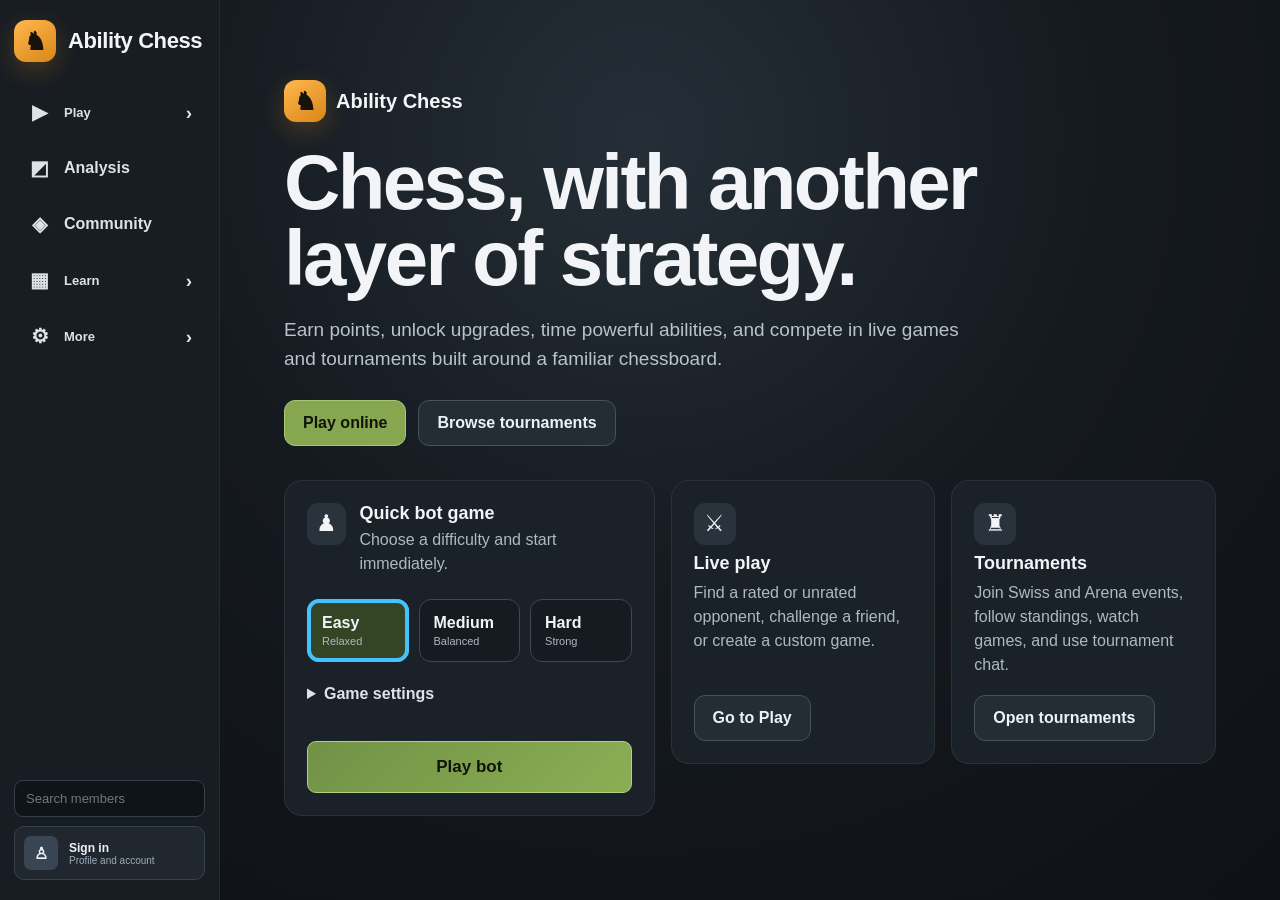
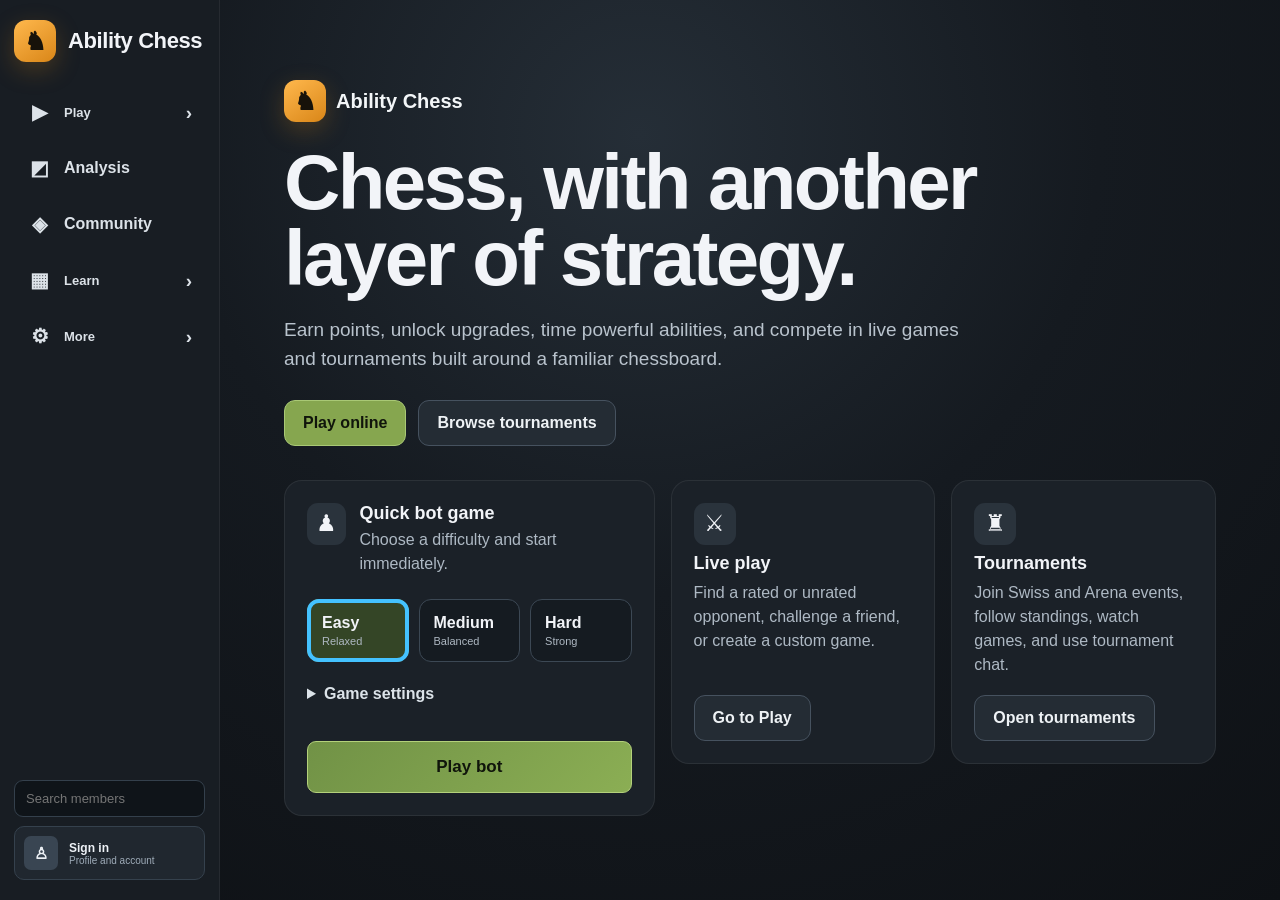
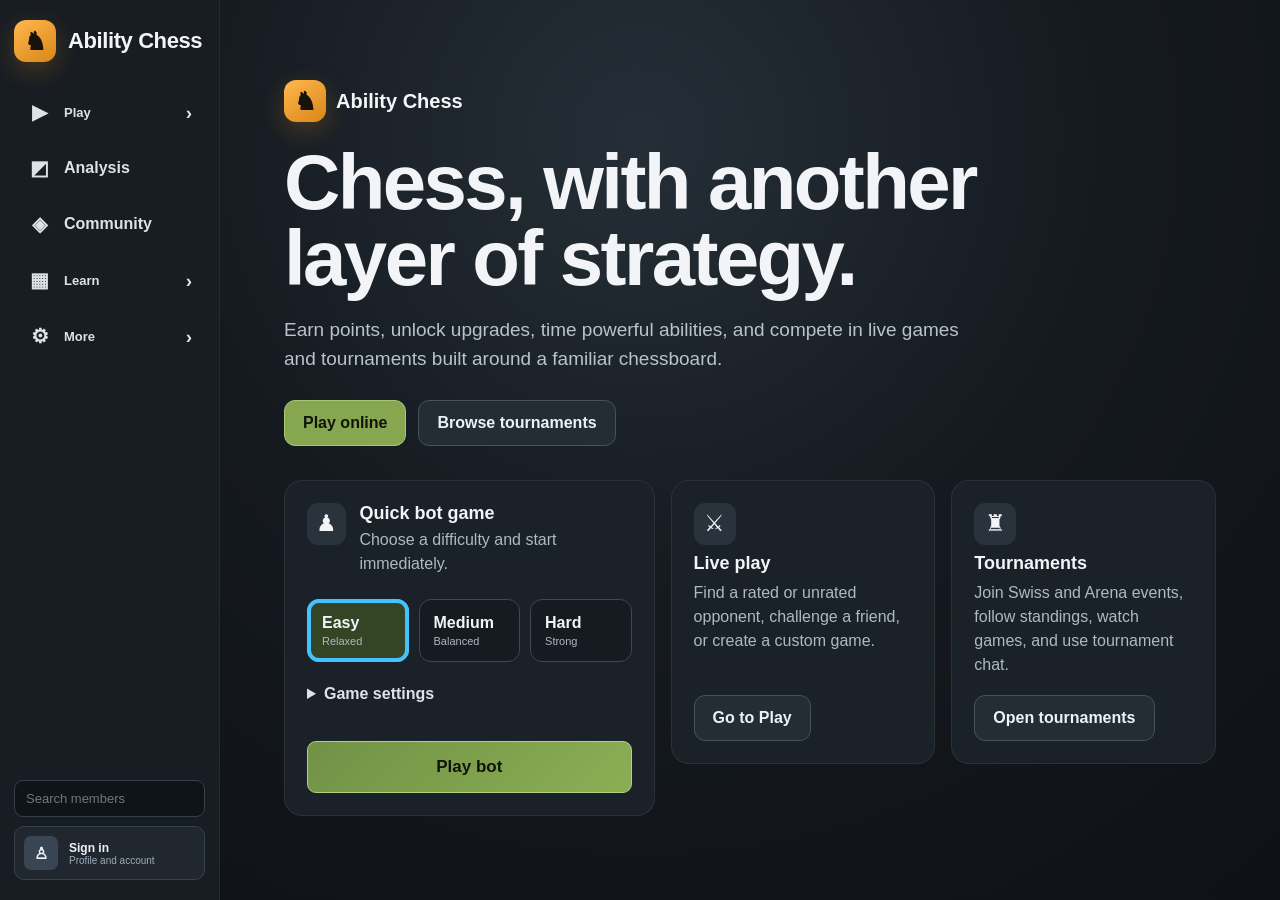
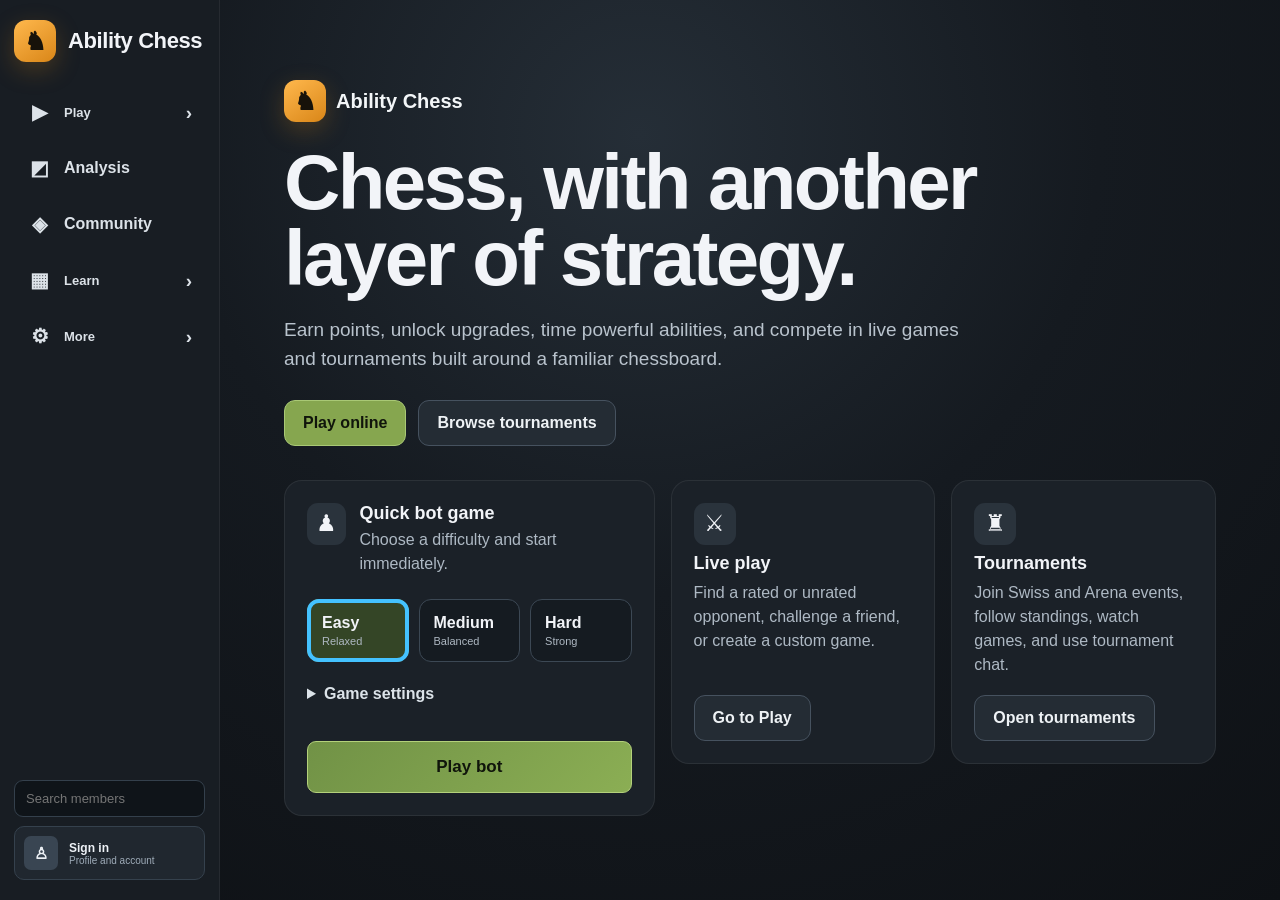
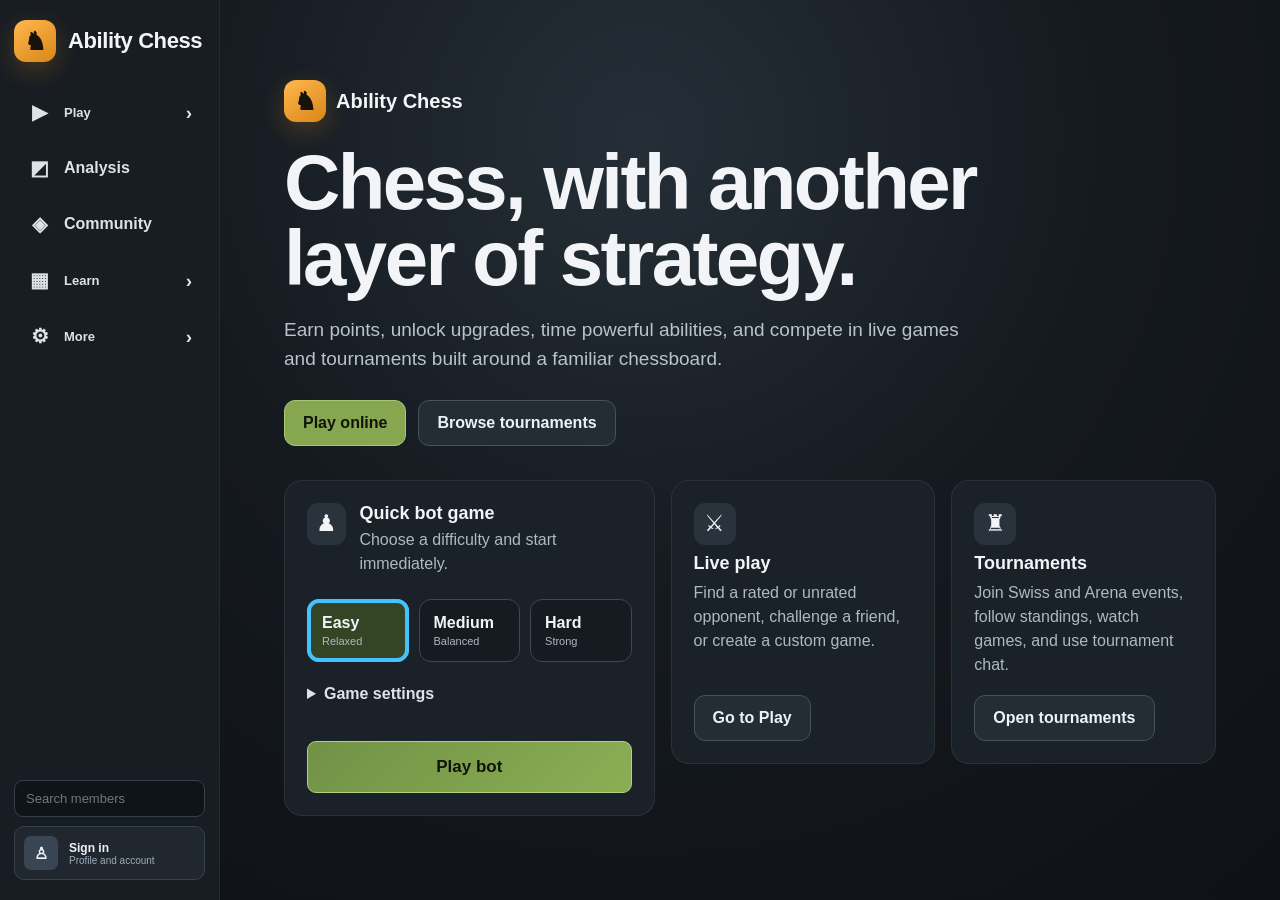
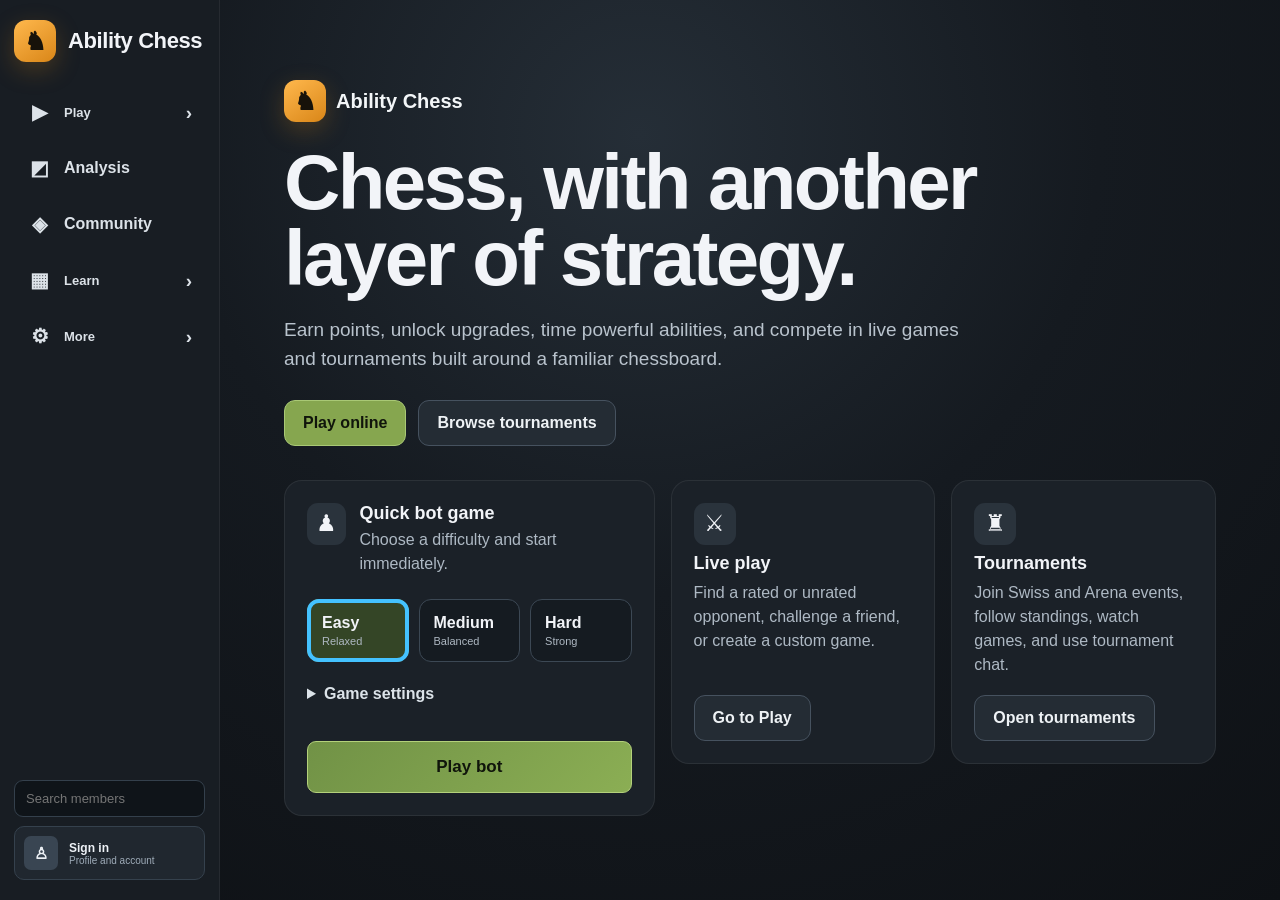
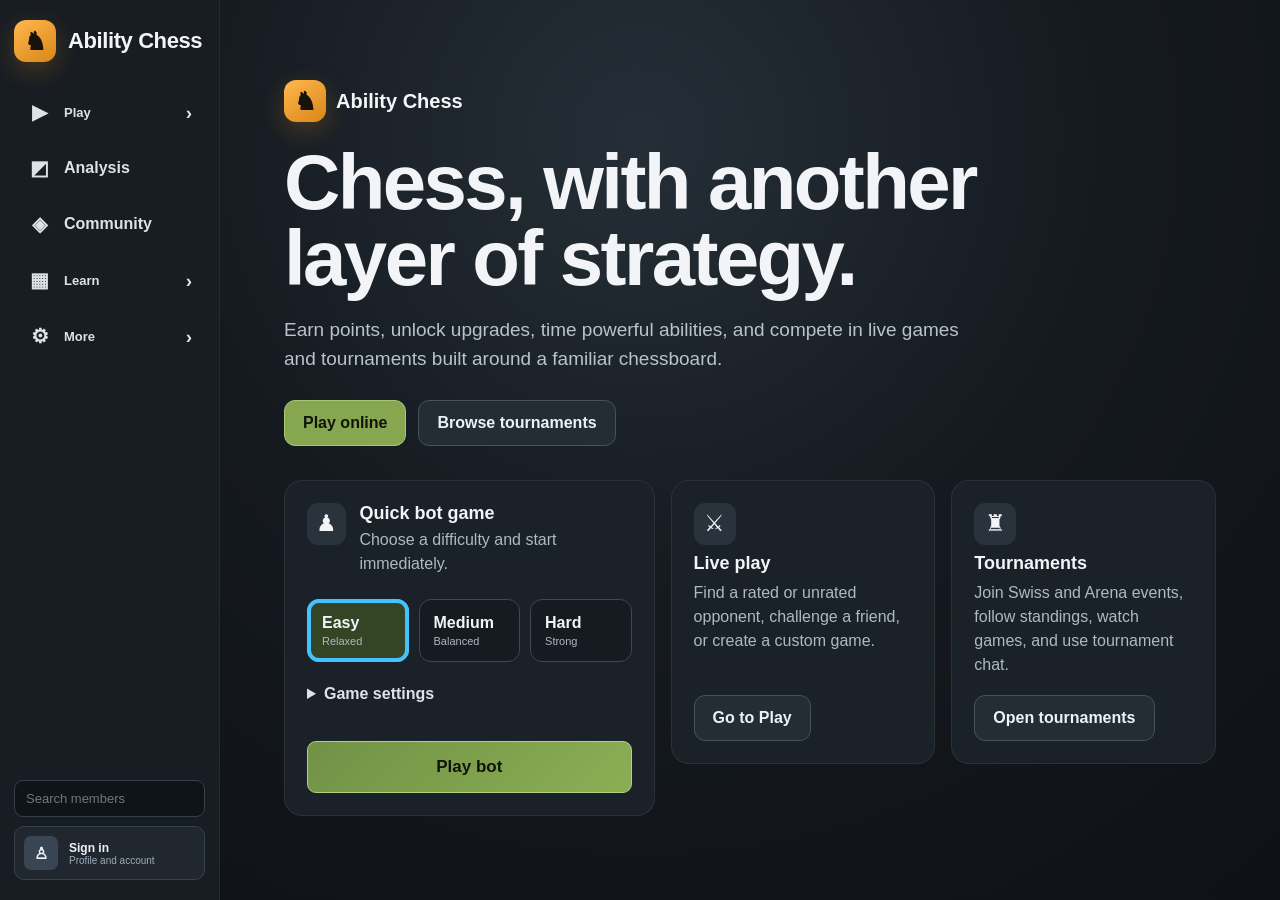
